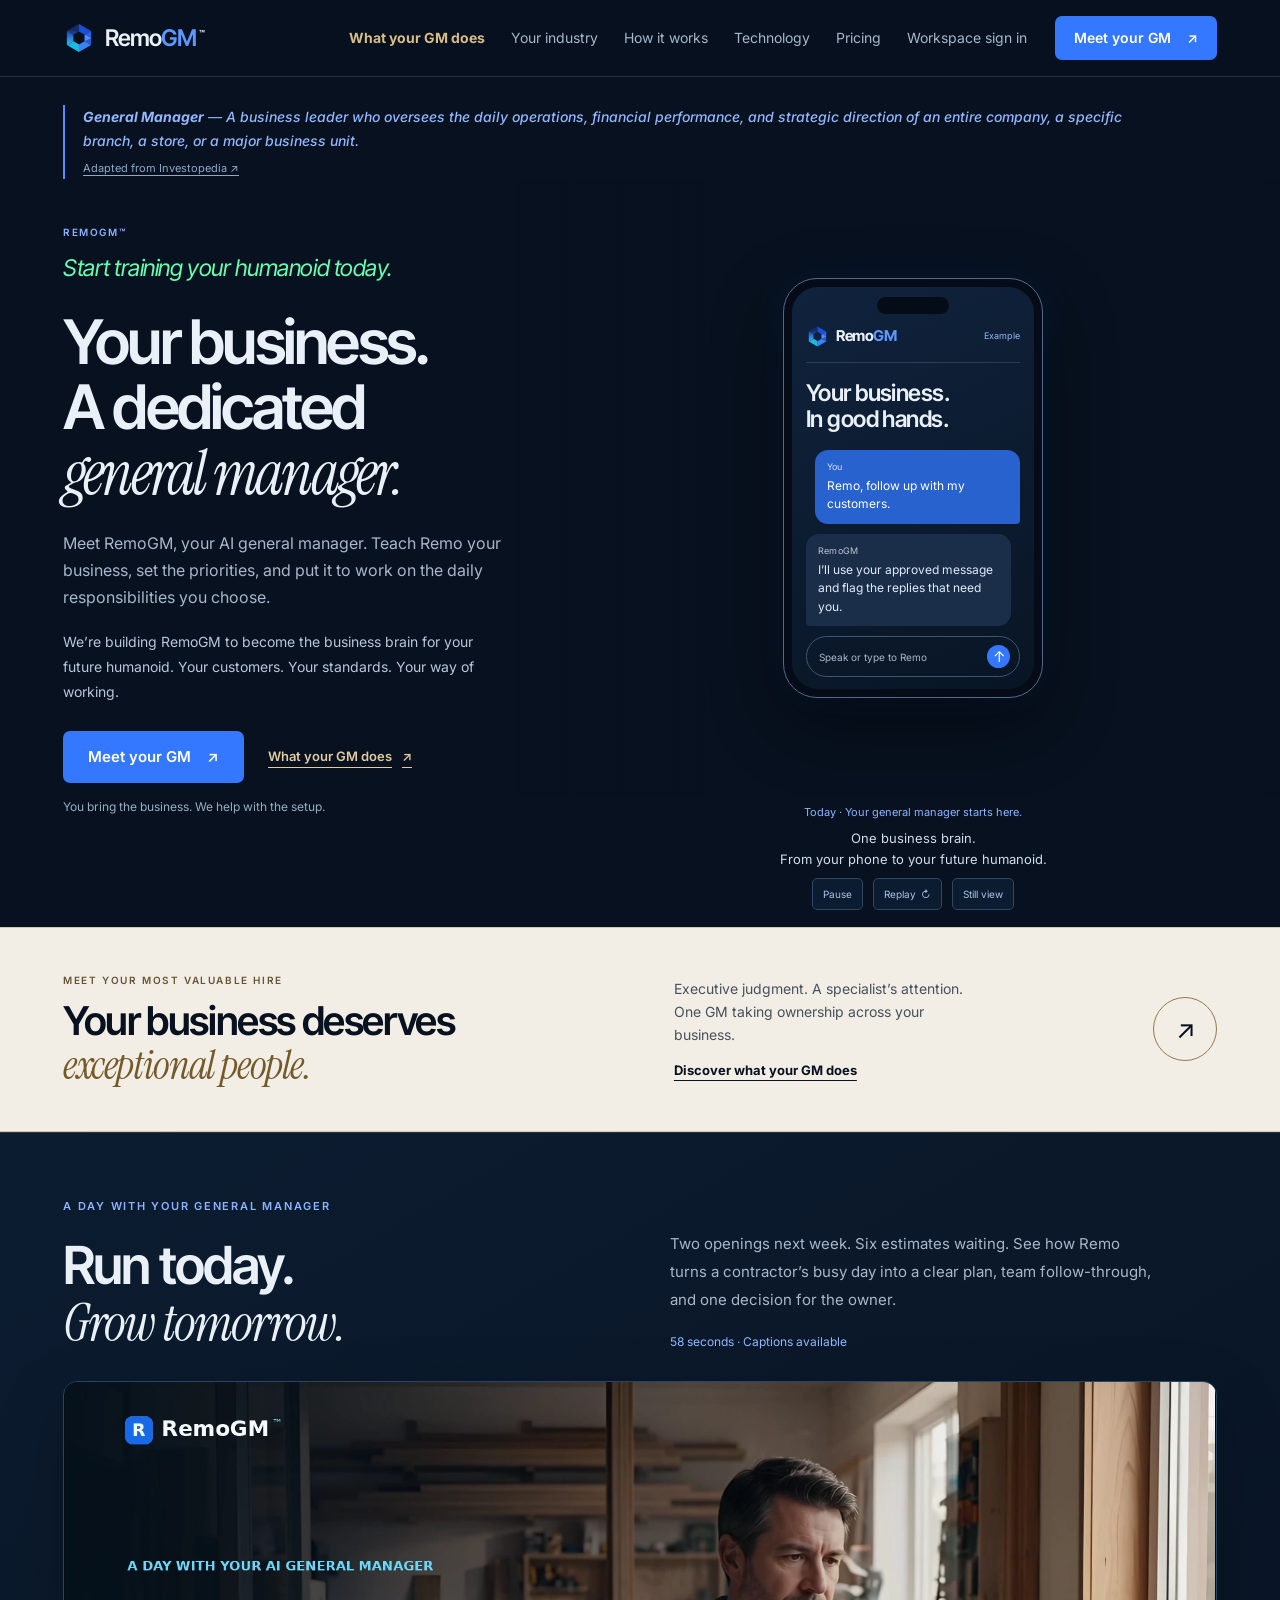
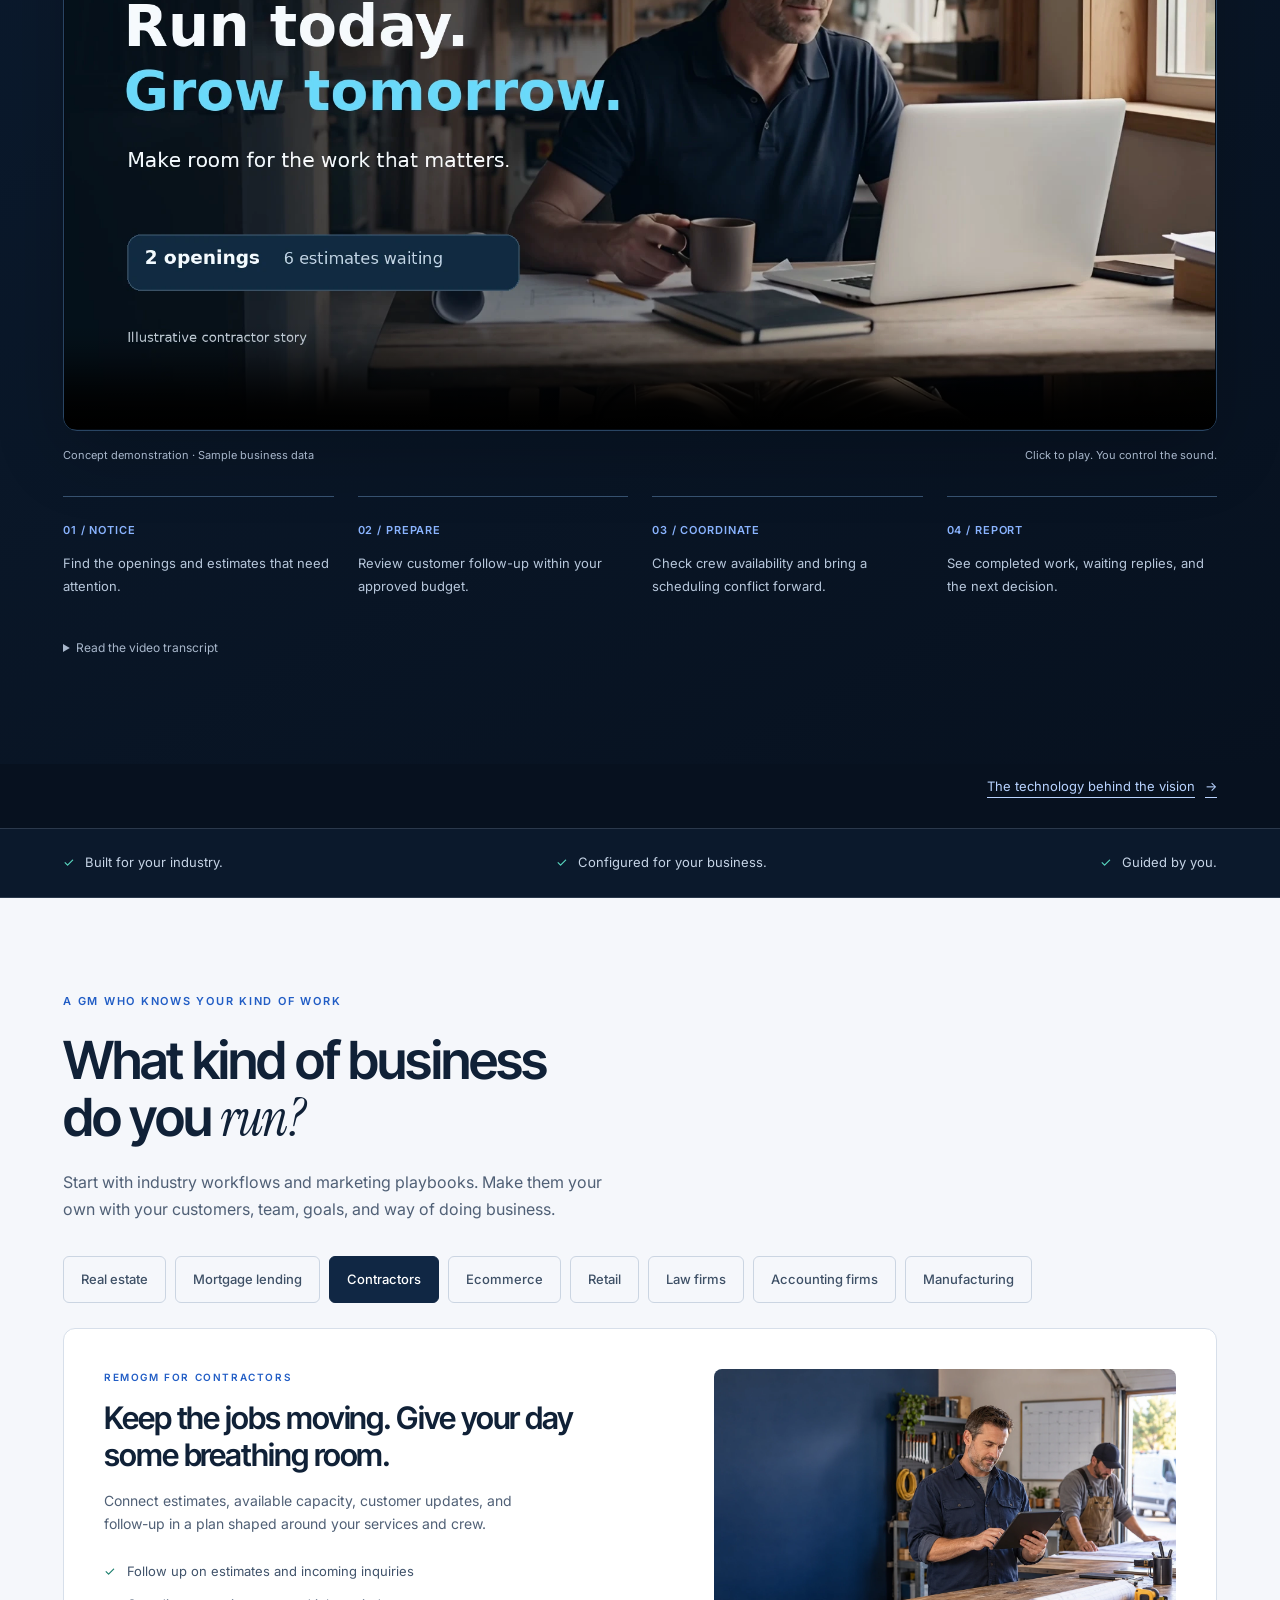
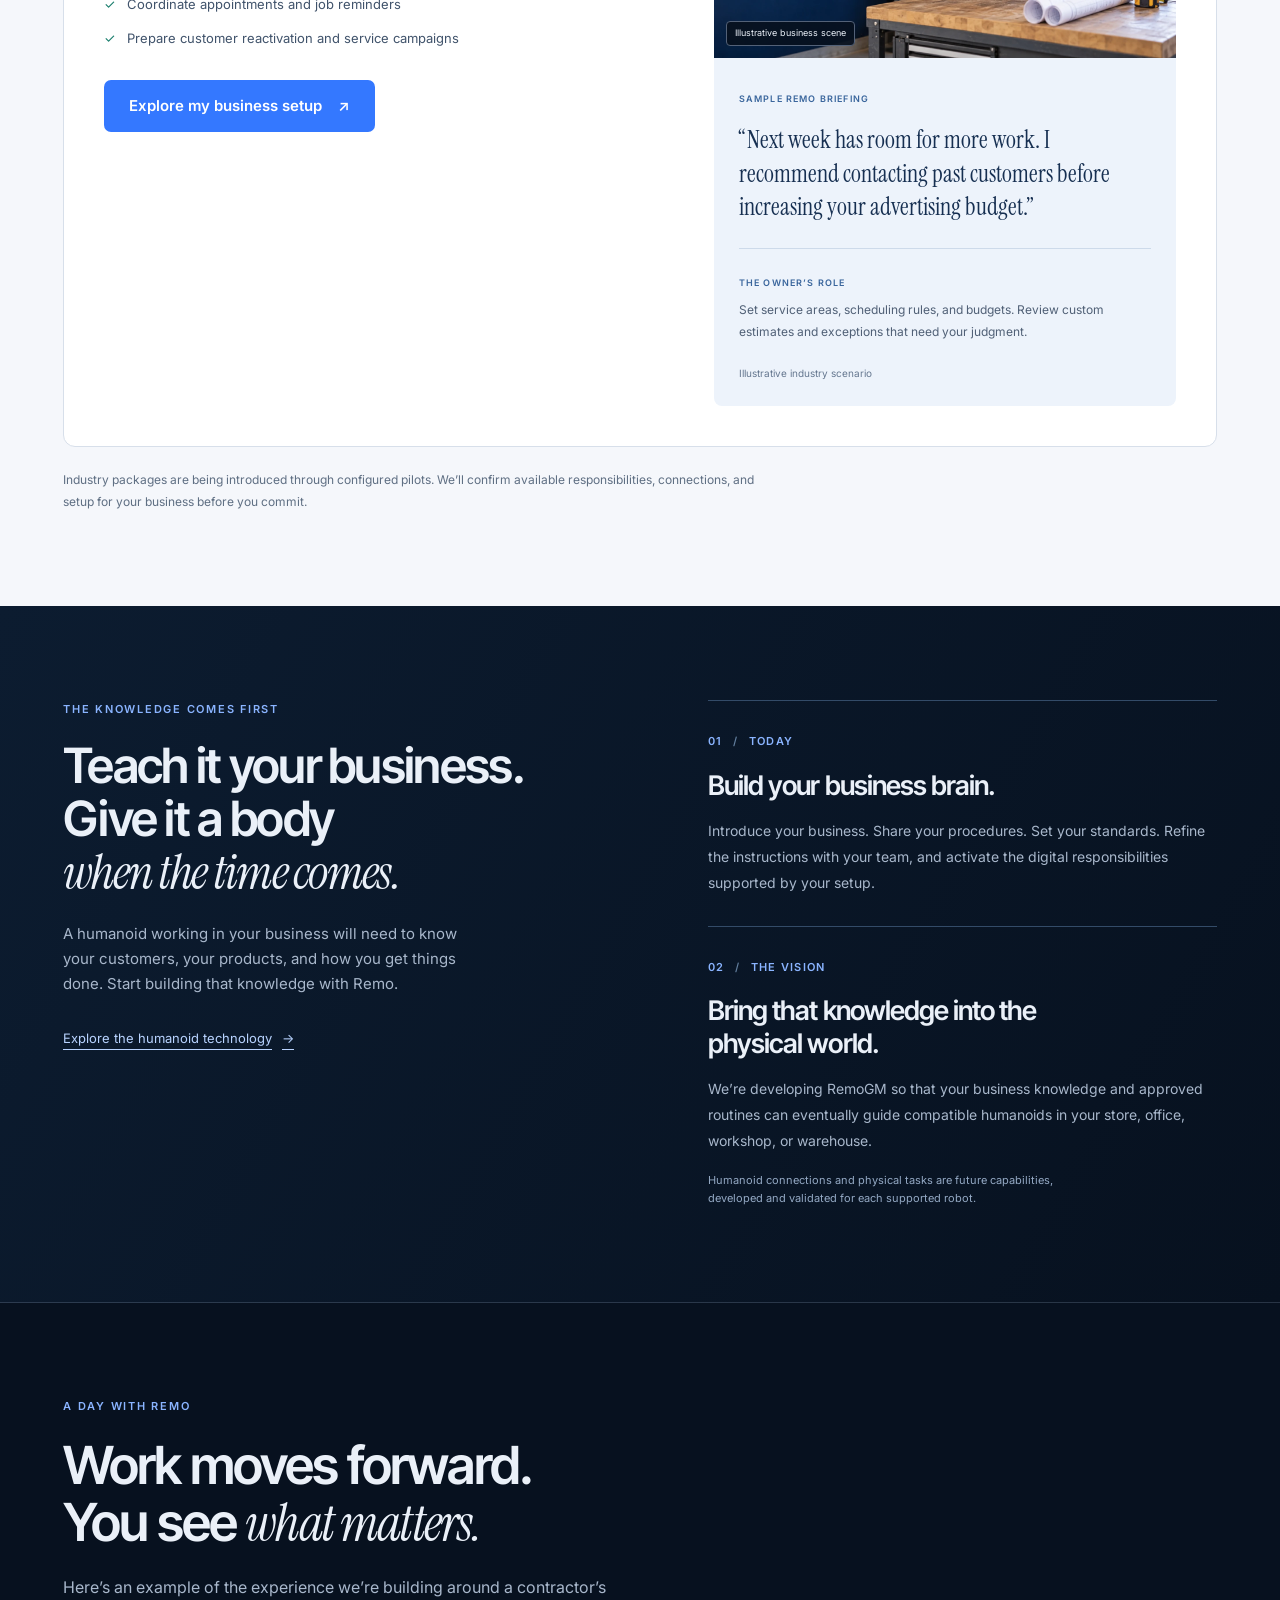
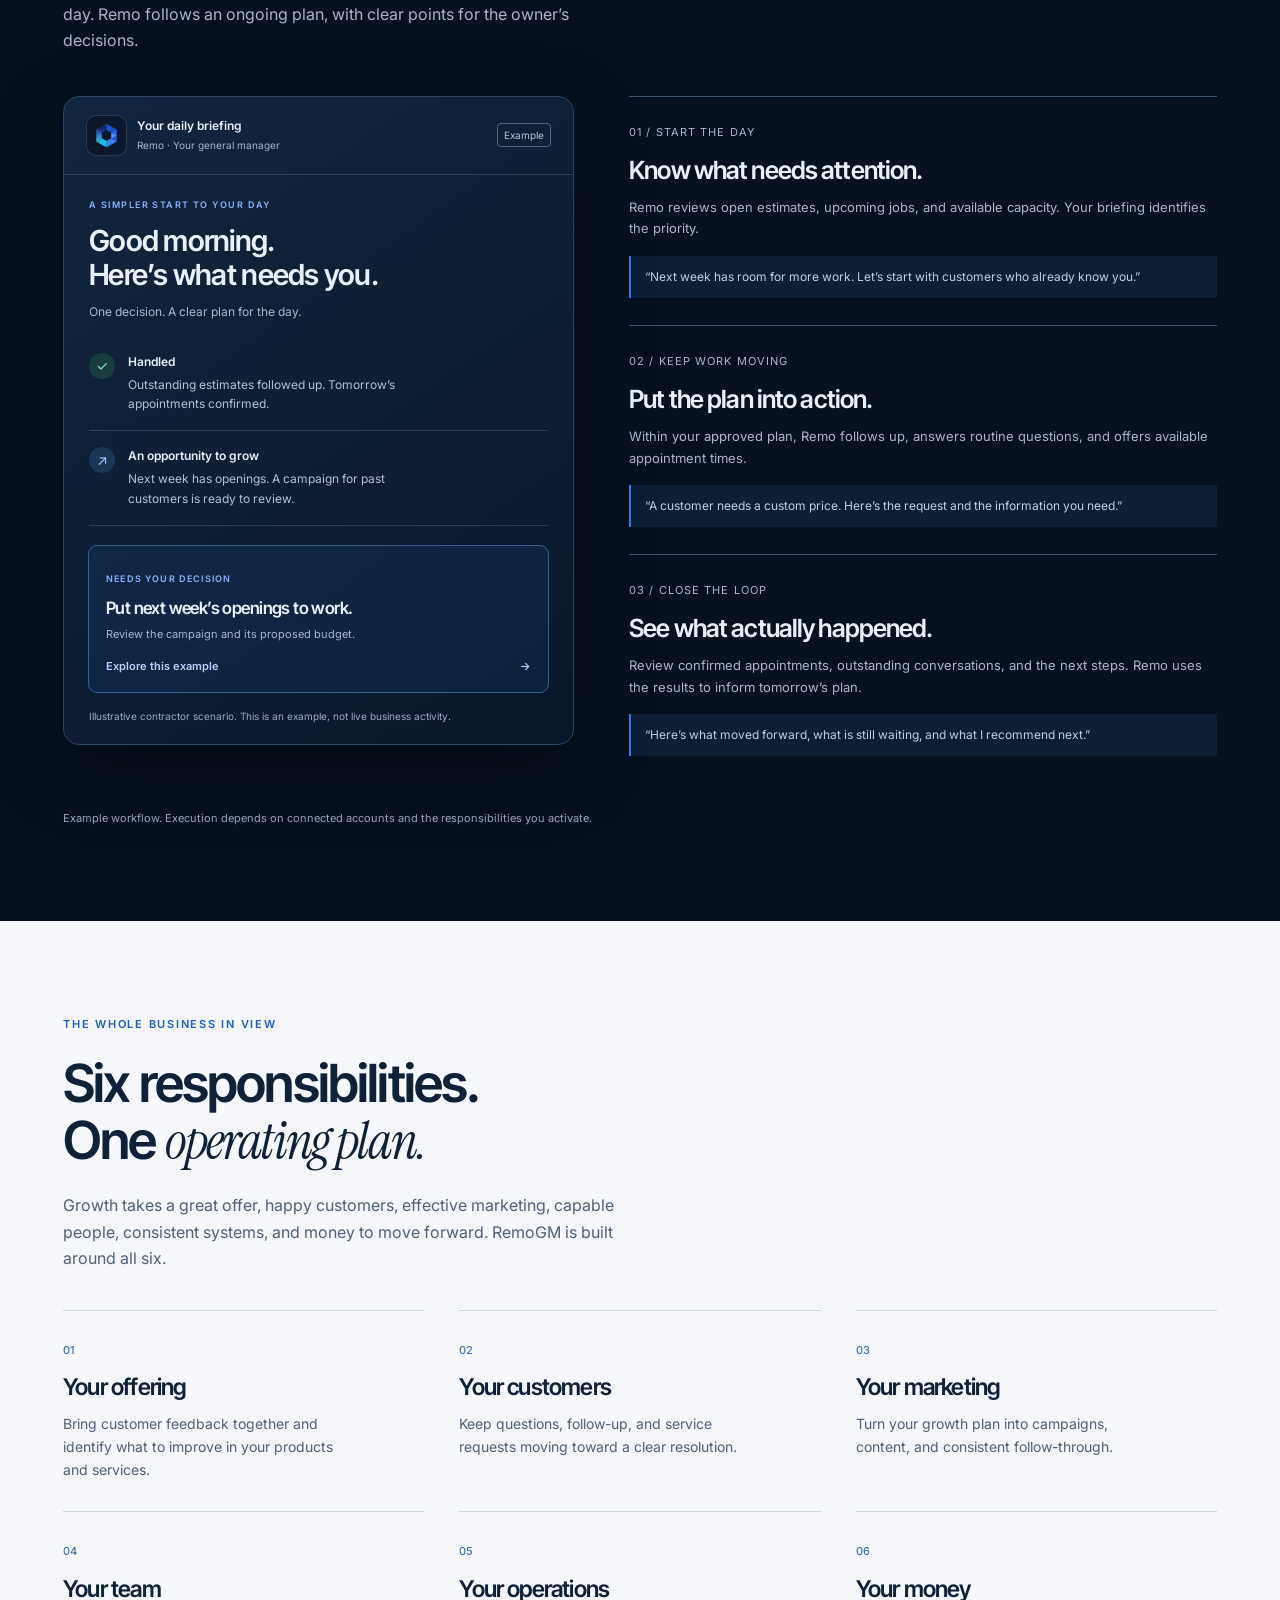
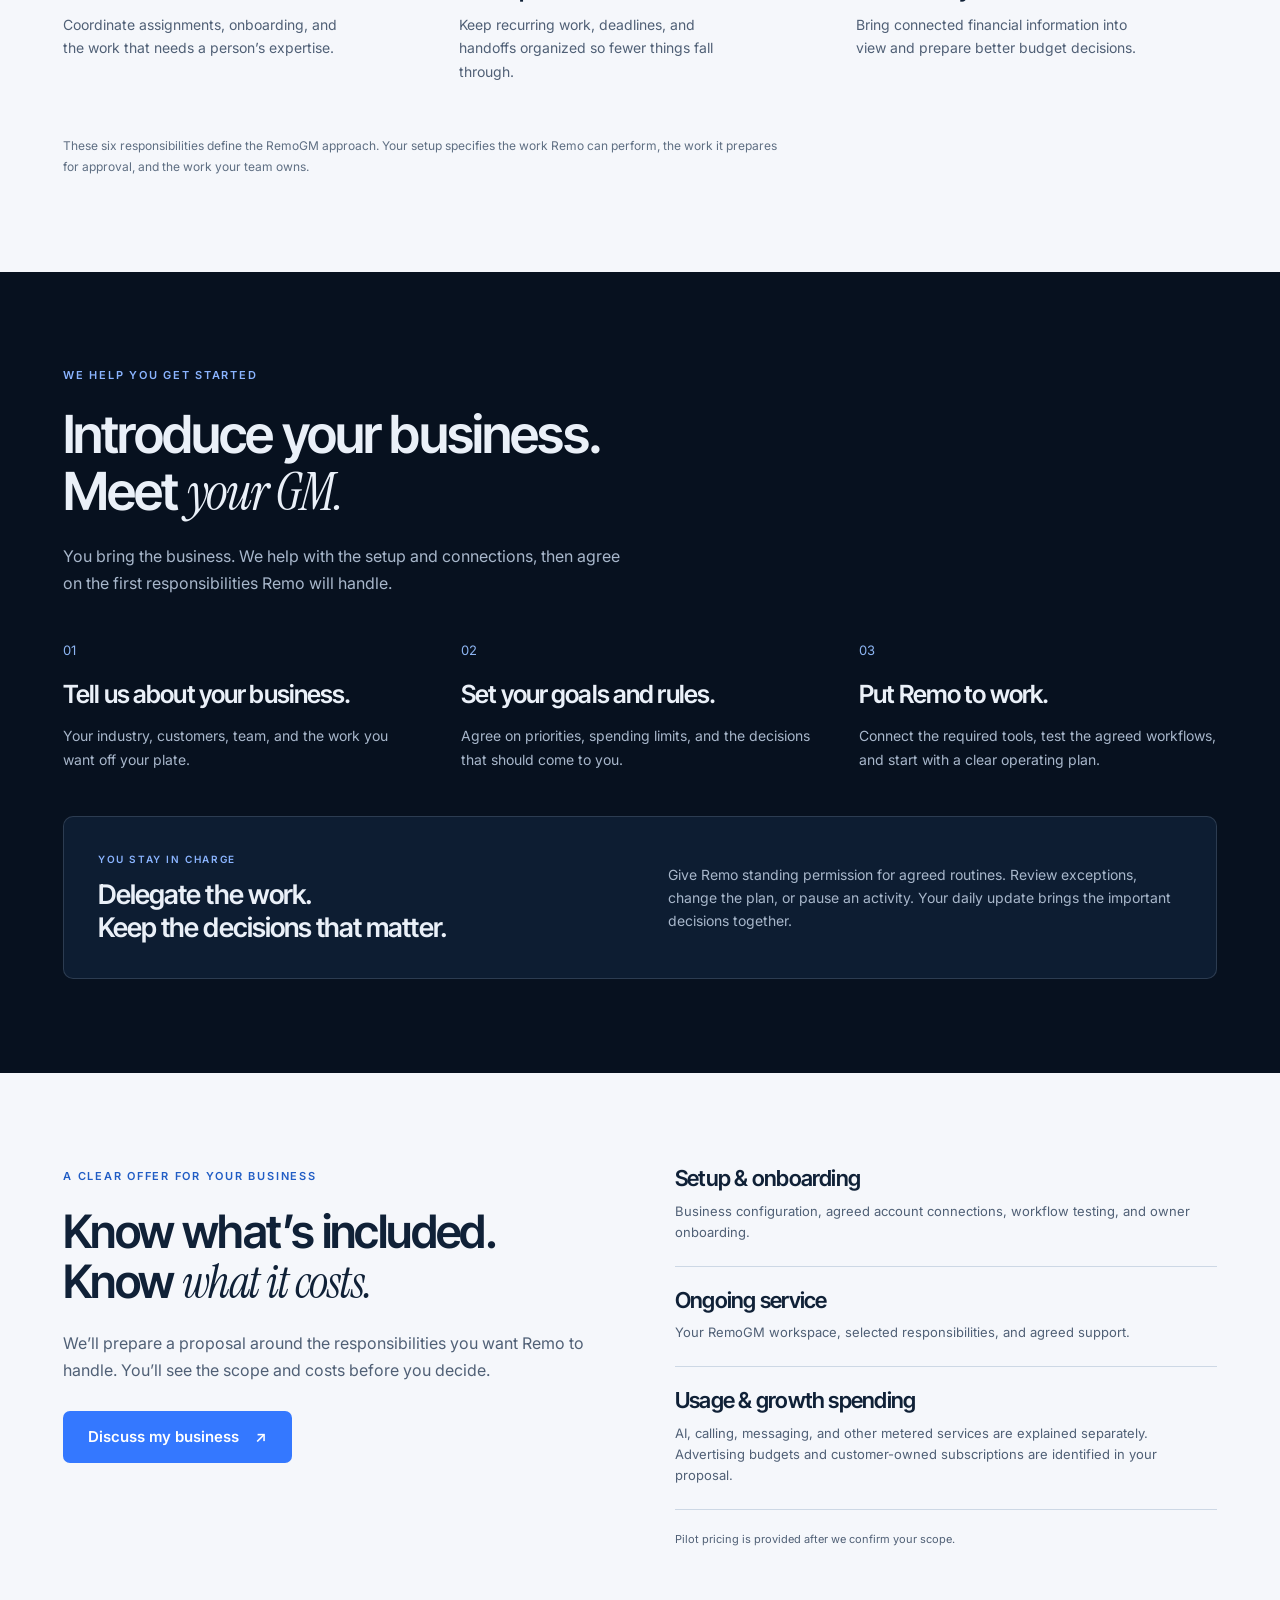
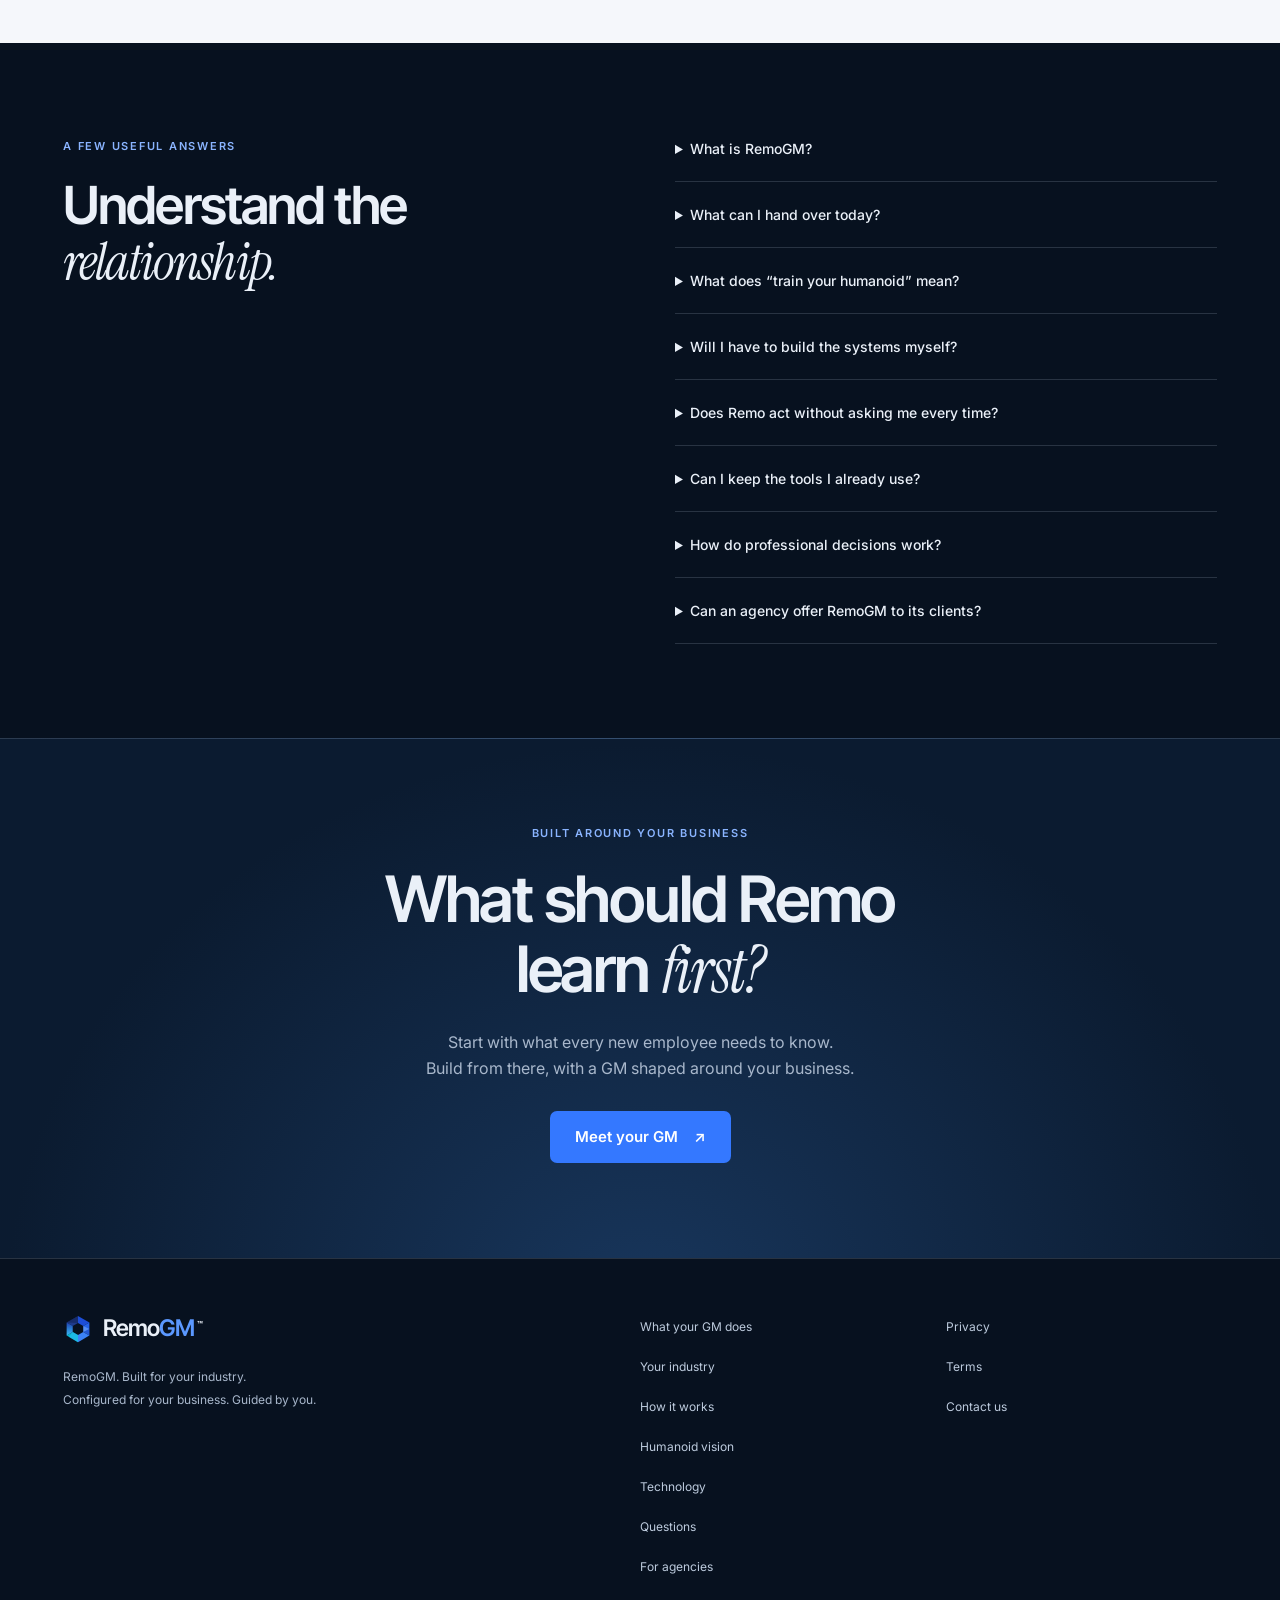
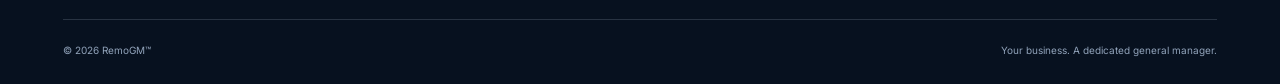
==== index.html @ 58dec5a9 "Present RemoGM professional expertise and integration showcase" ====
<!doctype html>
<html lang="en">
<head>
<meta charset="utf-8"><meta name="viewport" content="width=device-width, initial-scale=1">
<title>RemoGM™ | Your business. A dedicated general manager.</title>
<meta name="description" content="Start training your humanoid today. Meet RemoGM, your AI general manager. Teach Remo your business and put supported daily responsibilities to work.">
<link rel="canonical" href="https://remogm.com/"><meta name="theme-color" content="#07111f">
<meta property="og:site_name" content="RemoGM™"><meta property="og:title" content="RemoGM™ | Your business. A dedicated general manager."><meta property="og:description" content="Start training your humanoid today. Your business. A dedicated general manager. Meet RemoGM™."><meta property="og:image" content="https://remogm.com/assets/remogm-humanoid-v1.webp"><meta property="og:image:alt" content="RemoGM humanoid concept with a business dashboard"><meta property="og:type" content="website"><meta property="og:url" content="https://remogm.com/">
<link rel="icon" href="favicon.svg" type="image/svg+xml"><link rel="preconnect" href="https://fonts.googleapis.com"><link rel="preconnect" href="https://fonts.gstatic.com" crossorigin><link href="https://fonts.googleapis.com/css2?family=Inter:wght@400;500;600;700&family=Inter+Tight:wght@500;600;700&family=Instrument+Serif:ital@0;1&display=swap" rel="stylesheet">
<link rel="stylesheet" href="site.css?v=20261020-gm"><link rel="stylesheet" href="/capabilities.css?v=20261020-2"><script src="site.js?v=20261019-industries" defer></script><script src="hero-morph.js?v=20261019-green-glow" defer></script>
</head>
<body>
<a class="skip" href="#main">Skip to content</a>
<header class="site-header"><div class="wrap header-inner">
<a class="logo" href="#top" aria-label="RemoGM™ home"><img src="remoblue-emblem.svg" alt="" width="32" height="32"><span>Remo<span class="blue">GM</span><sup class="trademark">™</sup></span></a>
<nav class="desktop-nav" aria-label="Primary"><a class="nav-capabilities" href="/your-gm/">What your GM does</a><a href="#industries">Your industry</a><a href="#how">How it works</a><a href="/technology/">Technology</a><a href="#pricing">Pricing</a><a href="https://remoblue-platform.onrender.com">Workspace sign in</a></nav>
<a class="btn btn-small header-cta" href="book.html">Meet your GM <span aria-hidden="true">↗</span></a><button class="menu-toggle" type="button" aria-expanded="false" aria-controls="mobile-nav" aria-label="Open navigation">☰</button></div>
<nav class="mobile-nav" id="mobile-nav" aria-label="Mobile navigation" hidden><a class="nav-capabilities" href="/your-gm/">What your GM does</a><a href="#industries">Your industry</a><a href="#how">How it works</a><a href="/technology/">Technology</a><a href="#pricing">Pricing</a><a href="https://remoblue-platform.onrender.com">Workspace sign in</a><a href="book.html">Meet your GM</a></nav></header>
<main id="main">
<div class="wrap definition-wrap" id="top"><aside class="definition" aria-label="General manager definition"><p><span class="definition-title">General Manager</span><span aria-hidden="true"> — </span><strong>A business leader who oversees the daily operations, financial performance, and strategic direction of an entire company, a specific branch, a store, or a major business unit.</strong></p><a href="https://www.investopedia.com/terms/g/general-manager.asp" target="_blank" rel="noopener noreferrer">Adapted from Investopedia <span aria-hidden="true">↗</span></a></aside></div>
<section class="hero-stage" aria-labelledby="hero-heading"><div class="hero wrap">
<div class="hero-copy"><p class="eyebrow">RemoGM™</p><p class="hero-tagline">Start training your humanoid today.</p><h1 id="hero-heading">Your business.<br>A dedicated<br><em>general manager.</em></h1>
<p class="hero-lede">Meet RemoGM, your AI general manager. Teach Remo your business, set the priorities, and put it to work on the daily responsibilities you choose.</p>
<p class="hero-future">We’re building RemoGM to become the business brain for your future humanoid. Your customers. Your standards. Your way of working.</p>
<div class="actions"><a class="btn" href="book.html">Meet your GM <span aria-hidden="true">↗</span></a><a class="text-link hero-capabilities-link" href="/your-gm/">What your GM does <span aria-hidden="true">↗</span></a></div><p class="setup-note">You bring the business. We help with the setup.</p></div>
<figure class="hero-media morph-hero" id="hero-visual" aria-labelledby="morph-caption">
<div class="morph-stage" aria-hidden="true">
<svg class="morph-glow" viewBox="0 0 1536 1024" preserveAspectRatio="xMidYMid slice" focusable="false" aria-hidden="true" xmlns="http://www.w3.org/2000/svg"><defs><path id="hero-robot-silhouette" d="M300 1100 L318 1024 Q326 937 359 900 L369 743 L380 684 Q355 554 426 486 Q457 468 515 460 L557 456 Q642 429 662 397 L673 357 Q605 288 617 174 Q617 78 682 39 Q722 18 764 20 Q845 15 885 77 Q923 130 905 213 Q899 295 850 354 L855 391 Q869 426 969 458 L1012 463 Q1118 471 1144 549 Q1168 602 1158 680 L1165 859 L1179 896 Q1224 940 1238 1024 L1250 1100 Z"/><filter id="hero-green-halo" x="-30%" y="-25%" width="160%" height="150%" color-interpolation-filters="sRGB"><feGaussianBlur stdDeviation="30"/></filter><mask id="hero-green-exterior" maskUnits="userSpaceOnUse" x="0" y="0" width="1536" height="1024"><rect width="1536" height="1024" fill="white"/><use href="#hero-robot-silhouette" fill="black" stroke="black" stroke-width="12"/></mask></defs><g opacity=".65" mask="url(#hero-green-exterior)"><use href="#hero-robot-silhouette" fill="#64ffb0" filter="url(#hero-green-halo)"/></g></svg>
<img class="morph-humanoid" src="assets/remogm-humanoid-v1.webp" srcset="assets/remogm-humanoid-mobile-v1.webp 768w, assets/remogm-humanoid-v1.webp 1536w" sizes="(max-width: 800px) 100vw, 780px" width="1536" height="1024" fetchpriority="high" alt="">
<div class="morph-phone"><div class="phone-screen"><div class="phone-notch"></div><div class="phone-interface"><div class="phone-head"><img src="remoblue-emblem.svg" width="23" height="23" alt=""><strong>Remo<span>GM</span></strong><small>Example</small></div><p class="phone-greeting">Your business.<br>In good hands.</p><div class="phone-bubble owner"><small>You</small>Remo, follow up with my customers.</div><div class="phone-bubble assistant"><small>RemoGM</small>I’ll use your approved message and flag the replies that need you.</div><div class="phone-compose">Speak or type to Remo <span>↑</span></div></div><div class="phone-dashboard"><strong>Remo<span>GM</span></strong><small>Your AI General Manager</small><p>Today’s plan</p><div>Follow up with customers</div><div>Prepare a marketing campaign</div><div>Review business performance</div><p>Your business</p><ul><li>Products</li><li>Customers</li><li>Marketing</li><li>Team</li><li>Operations</li><li>Money</li></ul></div></div></div>
</div>
<figcaption id="morph-caption"><p class="morph-status" aria-hidden="true">Today on your phone · Future humanoid vision</p><p class="morph-summary">One business brain.<br>From your phone to your future humanoid.</p><p class="sr-only">Illustrative phone conversation: the owner asks RemoGM to follow up with customers. Remo says it will use the approved message and flag replies needing the owner. The phone becomes the chest display of a concept humanoid. Humanoid integration is a future vision.</p><div class="morph-controls" hidden><button type="button" id="morph-pause" aria-label="Pause animation">Pause</button><button type="button" id="morph-replay" aria-label="Replay animation">Replay <span aria-hidden="true">↻</span></button><a href="?motion=off#hero-visual">Still view</a></div></figcaption>
</figure>
</div></section>


<section class="hire-discovery" aria-labelledby="hire-discovery-heading"><a class="wrap" href="/your-gm/">
  <div><p class="eyebrow">Meet your most valuable hire</p><h2 id="hire-discovery-heading">Your business deserves<br> <em>exceptional people.</em></h2></div>
  <div class="hire-discovery-copy">Executive judgment. A specialist’s attention. One GM taking ownership across your business.<strong>Discover what your GM does</strong></div>
  <span class="hire-arrow" aria-hidden="true">↗</span>
</a></section>

<section class="section demo-section" id="demo" aria-labelledby="demo-heading">
  <div class="wrap">
    <div class="demo-intro"><div class="section-heading"><p class="eyebrow">A day with your general manager</p><h2 id="demo-heading">Run today.<br><em>Grow tomorrow.</em></h2></div><div class="demo-description"><p>Two openings next week. Six estimates waiting. See how Remo turns a contractor’s busy day into a clear plan, team follow-through, and one decision for the owner.</p><span class="demo-duration">58 seconds · Captions available</span></div></div>
    <figure class="demo-film">
      <video id="remo-demo" controls playsinline preload="none" width="1920" height="1080" poster="assets/remogm-demo-v2-poster.webp" aria-label="A day with RemoGM: contractor concept demonstration" aria-describedby="demo-caption">
        <source src="assets/remogm-demo-v2.mp4" type="video/mp4">
        <track kind="captions" src="assets/remogm-demo-v2.en.vtt" srclang="en" label="English" default>
        Your browser does not support this video. <a href="assets/remogm-demo-v2.mp4">Watch the demonstration.</a>
      </video>
      <figcaption id="demo-caption"><span>Concept demonstration · Sample business data</span><span>Click to play. You control the sound.</span></figcaption>
    </figure>
    <ol class="demo-story" aria-label="The contractor story"><li><span>01 / Notice</span><p>Find the openings and estimates that need attention.</p></li><li><span>02 / Prepare</span><p>Review customer follow-up within your approved budget.</p></li><li><span>03 / Coordinate</span><p>Check crew availability and bring a scheduling conflict forward.</p></li><li><span>04 / Report</span><p>See completed work, waiting replies, and the next decision.</p></li></ol>
    <details class="demo-transcript"><summary>Read the video transcript</summary><div><p>Running a business means keeping today moving, and making sure there is work tomorrow.</p><p>Remo notices two openings next week and six estimates waiting for a response. There is an opportunity. It prepares customer follow-up within your approved budget. You review the plan and give the go-ahead.</p><p>Remo checks with your team. Thursday works, but Tuesday needs another day. Remo holds that slot and brings you a clear next step.</p><p>Later, you get a short update. Six follow-ups sent. Two customers replied. Thursday is available. One decision needs you.</p><p>More time for your customers. More room to grow. Your business. A dedicated general manager. Meet your GM at RemoGM.com.</p></div></details>
  </div>
</section>
<div class="technology-discovery wrap"><a class="text-link" href="/technology/">The technology behind the vision <span aria-hidden="true">→</span></a></div>
<div class="trust-strip"><div class="wrap"><span>Built for your industry.</span><span>Configured for your business.</span><span>Guided by you.</span></div></div>
<section class="section light" id="industries" aria-labelledby="industry-heading"><div class="wrap"><div class="section-heading"><p class="eyebrow">A GM who knows your kind of work</p><h2 id="industry-heading">What kind of business<br>do you <em>run?</em></h2><p>Start with industry workflows and marketing playbooks. Make them your own with your customers, team, goals, and way of doing business.</p></div>
<div class="industry-picker" aria-label="Choose your industry"><button type="button" class="industry-button" data-industry="real-estate" aria-pressed="false">Real estate</button><button type="button" class="industry-button" data-industry="mortgage" aria-pressed="false">Mortgage lending</button><button type="button" class="industry-button" data-industry="contractor" aria-pressed="true">Contractors</button><button type="button" class="industry-button" data-industry="ecommerce" aria-pressed="false">Ecommerce</button><button type="button" class="industry-button" data-industry="retail" aria-pressed="false">Retail</button><button type="button" class="industry-button" data-industry="legal" aria-pressed="false">Law firms</button><button type="button" class="industry-button" data-industry="accounting" aria-pressed="false">Accounting firms</button><button type="button" class="industry-button" data-industry="manufacturing" aria-pressed="false">Manufacturing</button></div>
<div class="industry-detail" id="industry-detail" aria-live="polite" aria-atomic="true"><div><p class="eyebrow" id="industry-label">RemoGM for Contractors</p><h3 id="industry-title">Keep the jobs moving. Give your day some breathing room.</h3><p id="industry-description">Connect estimates, available capacity, customer updates, and follow-up in a plan shaped around your services and crew.</p><ul class="check-list" id="industry-work"><li>Follow up on estimates and incoming inquiries</li><li>Coordinate appointments and job reminders</li><li>Prepare customer reactivation and service campaigns</li></ul><a class="btn" id="industry-cta" href="book.html?industry=contractor">Explore my business setup <span aria-hidden="true">↗</span></a></div><div class="industry-example"><figure class="industry-scene" id="industry-scene"><img id="industry-image" src="assets/remogm-contractor-v1.webp" width="1600" height="1000" loading="lazy" decoding="async" alt="Illustrative contractor reviewing a tablet beside project plans in a workshop"><figcaption>Illustrative business scene</figcaption></figure><div class="industry-briefing"><span class="small-label">Sample Remo briefing</span><blockquote id="industry-quote">“Next week has room for more work. I recommend contacting past customers before increasing your advertising budget.”</blockquote><div class="industry-result"><span class="small-label">The owner’s role</span><p id="industry-owner">Set service areas, scheduling rules, and budgets. Review custom estimates and exceptions that need your judgment.</p></div><span class="example-caption">Illustrative industry scenario</span></div></div></div>
<p class="availability-note">Industry packages are being introduced through configured pilots. We’ll confirm available responsibilities, connections, and setup for your business before you commit.</p><noscript><p>All eight industries can be discussed in your demo request. <a href="book.html">Choose your industry and contact us.</a></p></noscript></div></section>
<section class="section vision-section" id="future" aria-labelledby="future-heading"><div class="wrap vision-layout">
<div class="section-heading"><p class="eyebrow">The knowledge comes first</p><h2 id="future-heading">Teach it your business.<br>Give it a body<br><em>when the time comes.</em></h2><p>A humanoid working in your business will need to know your customers, your products, and how you get things done. Start building that knowledge with Remo.</p><a class="text-link" href="/technology/">Explore the humanoid technology <span aria-hidden="true">→</span></a></div>
<div class="vision-steps"><article><span class="vision-label">01 <span aria-hidden="true">/</span> Today</span><h3>Build your business brain.</h3><p>Introduce your business. Share your procedures. Set your standards. Refine the instructions with your team, and activate the digital responsibilities supported by your setup.</p></article><article><span class="vision-label">02 <span aria-hidden="true">/</span> The vision</span><h3>Bring that knowledge into the physical world.</h3><p>We’re developing RemoGM so that your business knowledge and approved routines can eventually guide compatible humanoids in your store, office, workshop, or warehouse.</p><p class="vision-note">Humanoid connections and physical tasks are future capabilities, developed and validated for each supported robot.</p></article></div>
</div></section>
<section class="section day-section" id="day" aria-labelledby="day-heading"><div class="wrap"><div class="section-heading"><p class="eyebrow">A day with Remo</p><h2 id="day-heading">Work moves forward.<br>You see <em>what matters.</em></h2><p>Here’s an example of the experience we’re building around a contractor’s day. Remo follows an ongoing plan, with clear points for the owner’s decisions.</p></div><div class="day-layout"><div class="briefing" aria-label="Example contractor daily briefing"><div class="briefing-top"><div class="remo-avatar"><img src="remoblue-emblem.svg" width="27" height="27" alt=""></div><div><strong>Your daily briefing</strong><span>Remo · Your general manager</span></div><span class="example-label">Example</span></div><div class="briefing-intro"><p class="eyebrow">A simpler start to your day</p><h2>Good morning.<br>Here’s what needs you.</h2><p>One decision. A clear plan for the day.</p></div><div class="brief-item"><span class="status-icon done" aria-hidden="true">✓</span><div><h3>Handled</h3><p>Outstanding estimates followed up. Tomorrow’s appointments confirmed.</p></div></div><div class="brief-item"><span class="status-icon opportunity" aria-hidden="true">↗</span><div><h3>An opportunity to grow</h3><p>Next week has openings. A campaign for past customers is ready to review.</p></div></div><div class="decision-card"><span class="small-label">Needs your decision</span><h3>Put next week’s openings to work.</h3><p>Review the campaign and its proposed budget.</p><a href="#day-steps">Explore this example <span aria-hidden="true">→</span></a></div><p class="example-note">Illustrative contractor scenario. This is an example, not live business activity.</p></div><div class="day-grid" id="day-steps"><article class="day-card"><span class="day-time">01 / Start the day</span><h3>Know what needs attention.</h3><p>Remo reviews open estimates, upcoming jobs, and available capacity. Your briefing identifies the priority.</p><div class="day-message">“Next week has room for more work. Let’s start with customers who already know you.”</div></article><article class="day-card"><span class="day-time">02 / Keep work moving</span><h3>Put the plan into action.</h3><p>Within your approved plan, Remo follows up, answers routine questions, and offers available appointment times.</p><div class="day-message">“A customer needs a custom price. Here’s the request and the information you need.”</div></article><article class="day-card"><span class="day-time">03 / Close the loop</span><h3>See what actually happened.</h3><p>Review confirmed appointments, outstanding conversations, and the next steps. Remo uses the results to inform tomorrow’s plan.</p><div class="day-message">“Here’s what moved forward, what is still waiting, and what I recommend next.”</div></article></div></div><p class="section-note">Example workflow. Execution depends on connected accounts and the responsibilities you activate.</p></div></section>
<section class="section light" id="handles" aria-labelledby="responsibilities-heading"><div class="wrap"><div class="section-heading"><p class="eyebrow">The whole business in view</p><h2 id="responsibilities-heading">Six responsibilities.<br>One <em>operating plan.</em></h2><p>Growth takes a great offer, happy customers, effective marketing, capable people, consistent systems, and money to move forward. RemoGM is built around all six.</p></div><div class="pillar-grid"><article><span class="pillar-number">01</span><h3>Your offering</h3><p>Bring customer feedback together and identify what to improve in your products and services.</p></article><article><span class="pillar-number">02</span><h3>Your customers</h3><p>Keep questions, follow-up, and service requests moving toward a clear resolution.</p></article><article><span class="pillar-number">03</span><h3>Your marketing</h3><p>Turn your growth plan into campaigns, content, and consistent follow-through.</p></article><article><span class="pillar-number">04</span><h3>Your team</h3><p>Coordinate assignments, onboarding, and the work that needs a person’s expertise.</p></article><article><span class="pillar-number">05</span><h3>Your operations</h3><p>Keep recurring work, deadlines, and handoffs organized so fewer things fall through.</p></article><article><span class="pillar-number">06</span><h3>Your money</h3><p>Bring connected financial information into view and prepare better budget decisions.</p></article></div><p class="availability-note">These six responsibilities define the RemoGM approach. Your setup specifies the work Remo can perform, the work it prepares for approval, and the work your team owns.</p></div></section>
<section class="section" id="how" aria-labelledby="how-heading"><div class="wrap"><div class="section-heading"><p class="eyebrow">We help you get started</p><h2 id="how-heading">Introduce your business.<br>Meet <em>your GM.</em></h2><p>You bring the business. We help with the setup and connections, then agree on the first responsibilities Remo will handle.</p></div><div class="setup-grid" id="setup"><article><span>01</span><h3>Tell us about your business.</h3><p>Your industry, customers, team, and the work you want off your plate.</p></article><article><span>02</span><h3>Set your goals and rules.</h3><p>Agree on priorities, spending limits, and the decisions that should come to you.</p></article><article><span>03</span><h3>Put Remo to work.</h3><p>Connect the required tools, test the agreed workflows, and start with a clear operating plan.</p></article></div><div class="owner-control"><div><p class="eyebrow">You stay in charge</p><h3>Delegate the work.<br>Keep the decisions that matter.</h3></div><p>Give Remo standing permission for agreed routines. Review exceptions, change the plan, or pause an activity. Your daily update brings the important decisions together.</p></div></div></section>
<section class="section light" id="pricing" aria-labelledby="pricing-heading"><div class="wrap pricing-layout"><div class="section-heading"><p class="eyebrow">A clear offer for your business</p><h2 id="pricing-heading">Know what’s included.<br>Know <em>what it costs.</em></h2><p>We’ll prepare a proposal around the responsibilities you want Remo to handle. You’ll see the scope and costs before you decide.</p><a class="btn" href="book.html">Discuss my business <span aria-hidden="true">↗</span></a></div><div class="pricing-items"><article><h3>Setup &amp; onboarding</h3><p>Business configuration, agreed account connections, workflow testing, and owner onboarding.</p></article><article><h3>Ongoing service</h3><p>Your RemoGM workspace, selected responsibilities, and agreed support.</p></article><article><h3>Usage &amp; growth spending</h3><p>AI, calling, messaging, and other metered services are explained separately. Advertising budgets and customer-owned subscriptions are identified in your proposal.</p></article><p class="small-print">Pilot pricing is provided after we confirm your scope.</p></div></div></section>
<section class="section faq-section" id="faq" aria-labelledby="faq-heading"><div class="wrap faq-layout"><div class="section-heading"><p class="eyebrow">A few useful answers</p><h2 id="faq-heading">Understand the<br><em>relationship.</em></h2></div><div class="faq-list">
<details><summary>What is RemoGM?</summary><p>RemoGM is your AI general manager. It brings business information, customer follow-up, daily work, and growth priorities into an operating plan shaped around your industry and company.</p></details>
<details><summary>What can I hand over today?</summary><p>RemoGM is being introduced through configured pilots. We’ll demonstrate the supported work for your setup and specify what Remo can execute, what needs approval, and what remains with your team. Availability depends on the selected industry package and connected services.</p></details>
<details><summary>What does “train your humanoid” mean?</summary><p>Start by teaching Remo your company’s information, procedures, standards, and priorities. Today, that shapes the digital responsibilities supported by your setup. Our vision is to bring this business knowledge to compatible humanoids as hardware integrations are developed and validated. This is business onboarding, not training a robot’s physical skills or purchasing a humanoid.</p></details>
<details><summary>Will I have to build the systems myself?</summary><p>We help configure the business profile, industry workflows, and required connections. You provide the business information and authorize the accounts. We test the agreed work with you before activation.</p></details>
<details><summary>Does Remo act without asking me every time?</summary><p>You can give standing permission for supported routines within your rules. Actions outside those permissions come to you for a decision. Spending limits and important approvals are part of the setup.</p></details>
<details><summary>Can I keep the tools I already use?</summary><p>We review your existing systems and connect the supported ones needed for your setup. We’ll explain any connection requirements or limitations before you commit. Optional services and hardware are scoped individually.</p></details>
<details><summary>How do professional decisions work?</summary><p>Your team retains the professional judgments, licensed work, and sign-offs required in your industry. Remo helps coordinate the surrounding information and work within the agreed scope.</p></details>
<details><summary>Can an agency offer RemoGM to its clients?</summary><p>Yes, we’re developing the agency offering alongside direct business setups. Contact us about your client industries and the services you want to manage. We’ll discuss current partner availability and the responsibilities for each client.</p></details>
</div></div></section>
<section class="final-cta"><div class="wrap"><p class="eyebrow">Built around your business</p><h2>What should Remo<br>learn <em>first?</em></h2><p>Start with what every new employee needs to know.<br>Build from there, with a GM shaped around your business.</p><a class="btn" href="book.html">Meet your GM <span aria-hidden="true">↗</span></a></div></section>
</main>
<footer class="site-footer"><div class="wrap"><div class="footer-main"><div><a class="logo" href="#top" aria-label="RemoGM™ home"><img src="remoblue-emblem.svg" alt="" width="30" height="30"><span>Remo<span class="blue">GM</span><sup class="trademark">™</sup></span></a><p>RemoGM. Built for your industry.<br>Configured for your business. Guided by you.</p></div><nav aria-label="Footer"><a href="/your-gm/">What your GM does</a><a href="#industries">Your industry</a><a href="#how">How it works</a><a href="#future">Humanoid vision</a><a href="/technology/">Technology</a><a href="#faq">Questions</a><a href="book.html?industry=agency">For agencies</a></nav><nav aria-label="Legal and contact"><a href="/privacy">Privacy</a><a href="/terms">Terms</a><a href="mailto:remo@remogroup.ai">Contact us</a></nav></div><div class="footer-base"><span>© 2026 RemoGM™</span><span>Your business. A dedicated general manager.</span></div></div></footer>
</body>
</html>
---- site.css ----
:root{--ink:#07111f;--panel:#0d1d32;--text:#eaf0f8;--muted:#a8b7cb;--line:rgba(168,183,203,.2);--blue:#3478ff;--blue-hi:#8ab4ff;--teal:#5bdcc4;--paper:#f5f7fb;--ptext:#102137;--pmuted:#506076;--display:"Inter Tight","Inter",system-ui,sans-serif;--body:"Inter",system-ui,sans-serif;--serif:"Instrument Serif",Georgia,serif}
*{box-sizing:border-box}html{scroll-behavior:smooth;scroll-padding-top:94px}body{margin:0;background:var(--ink);color:var(--text);font:400 16px/1.65 var(--body);-webkit-font-smoothing:antialiased}h1,h2,h3,p,blockquote{margin:0}h1,h2,h3{font-family:var(--display);font-weight:600;line-height:1.08;letter-spacing:-.035em}h1,h2{text-wrap:balance}h1 em,h2 em{font-family:var(--serif);font-weight:400}a{color:inherit}button,input,select,textarea{font:inherit}button,a{-webkit-tap-highlight-color:transparent}img{display:block;max-width:100%}[hidden]{display:none!important}:focus-visible{outline:3px solid var(--blue-hi);outline-offset:5px}.light :focus-visible{outline-color:#205aca}.wrap{max-width:1250px;margin:auto;padding:0 48px}.sr-only{position:absolute;width:1px;height:1px;padding:0;margin:-1px;overflow:hidden;clip:rect(0,0,0,0);white-space:nowrap;border:0}.skip{position:fixed;left:16px;top:-80px;padding:12px 20px;background:white;color:var(--ink);z-index:100}.skip:focus{top:12px}.site-header{position:sticky;top:0;z-index:20;background:rgba(7,17,31,.96);border-bottom:1px solid var(--line);backdrop-filter:blur(12px)}.header-inner{min-height:76px;display:flex;align-items:center;gap:28px}.logo{display:inline-flex;align-items:center;gap:10px;text-decoration:none;white-space:nowrap;font:600 23px/1 var(--display);letter-spacing:-.04em;min-height:44px}.blue{color:#5b98ff}.desktop-nav{display:flex;margin-left:auto;gap:26px}.desktop-nav a{display:flex;align-items:center;min-height:44px;text-decoration:none;color:var(--muted);font-size:14px}.desktop-nav a:hover,.text-link:hover{color:white}.btn{display:inline-flex;justify-content:center;align-items:center;gap:16px;padding:15px 24px;min-height:50px;background:var(--blue);border:1px solid transparent;border-radius:7px;color:white;text-decoration:none;font:600 15px/1.3 var(--body);cursor:pointer;transition:background .18s}.btn:hover{background:#2466eb}.btn-small{min-height:44px;padding:11px 18px;font-size:14px}.btn-ghost{background:transparent;border-color:var(--line);color:var(--text)}.btn-ghost:hover{background:var(--panel)}.menu-toggle{display:none;background:transparent;border:1px solid var(--line);color:white;border-radius:6px;width:44px;height:44px;font-size:22px;cursor:pointer}.mobile-nav{padding:10px 24px 22px;border-top:1px solid var(--line)}.mobile-nav a{display:block;padding:11px 0;text-decoration:none}.definition-wrap{padding-top:28px}.definition{border-left:2px solid #528cff;padding-left:18px;max-width:1060px}.definition p{color:#91b8ff;font-size:14px;line-height:1.7;font-style:italic}.definition strong{font-weight:500}.definition-title{font-weight:700;color:inherit}.definition a{display:inline-block;color:#90a9c9;font-size:11px;text-underline-offset:3px;margin-top:3px}.hero{display:grid;grid-template-columns:1.2fr 1fr;gap:64px;padding-top:56px;padding-bottom:74px;align-items:start}.eyebrow{text-transform:uppercase;letter-spacing:.16em;font-size:11px;font-weight:600;color:var(--blue-hi);margin-bottom:22px}.hero h1{font-size:clamp(44px,4.8vw,67px);letter-spacing:-.045em;line-height:1.06}.hero-lede{color:var(--muted);font-size:17px;line-height:1.75;max-width:47ch;margin-top:25px}.owner-promise{font-size:15px;color:#d4dfed;font-weight:500;margin-top:18px}.actions{display:flex;align-items:center;flex-wrap:wrap;gap:20px;margin-top:30px}.text-link{display:inline-flex;gap:10px;align-items:center;min-height:44px;text-underline-offset:6px;color:var(--muted);font-size:13px}.setup-note{color:#9cacbf;font-size:12px;max-width:47ch;margin-top:19px}.briefing{border:1px solid #294563;border-radius:16px;background:linear-gradient(145deg,#12253e,#0a1728);box-shadow:0 24px 80px #0004;overflow:hidden}.briefing-top{display:flex;gap:10px;align-items:center;padding:18px 22px;border-bottom:1px solid var(--line)}.remo-avatar{display:grid;place-items:center;width:41px;height:41px;border:1px solid var(--line);background:#0b182b;border-radius:10px}.briefing-top strong{display:block;font-size:12px;font-weight:600}.briefing-top div>span{display:block;color:var(--muted);font-size:10px;margin-top:1px}.example-label{margin-left:auto;border:1px solid #536177;border-radius:4px;padding:3px 6px;font-size:10px;color:#b5c6da}.briefing-intro{padding:23px 25px 15px}.briefing-intro .eyebrow{font-size:9px;margin-bottom:12px}.briefing-intro h2{font-size:29px;line-height:1.16;letter-spacing:-.025em}.briefing-intro>p:last-child{font-size:12px;margin-top:10px;color:var(--muted)}.brief-item{display:flex;gap:13px;margin:0 25px;padding:16px 0;border-bottom:1px solid var(--line)}.status-icon{flex:none;width:26px;height:26px;border-radius:50%;text-align:center;font-size:14px;line-height:26px}.done{color:#7ce5cf;background:#183d3e}.opportunity{color:#a3c6ff;background:#1b3659}.brief-item h3{font:600 12px/1.5 var(--body);letter-spacing:0}.brief-item p{color:#b3c2d6;font-size:12px;margin-top:4px;max-width:34ch}.decision-card{margin:19px 24px 0;background:rgba(52,120,255,.09);border:1px solid #365d92;border-radius:9px;padding:17px}.small-label{text-transform:uppercase;font-size:9px;letter-spacing:.13em;font-weight:600;color:var(--blue-hi)}.decision-card h3{font-size:17px;line-height:1.35;margin-top:8px}.decision-card p{color:var(--muted);font-size:11px;margin-top:5px}.decision-card a{display:flex;justify-content:space-between;font-weight:600;font-size:11px;margin-top:14px;text-decoration:none;color:#bad2ff}.example-note{font-size:10px;color:#9baec6;padding:16px 25px 20px;line-height:1.5}.trust-strip{border-top:1px solid var(--line);border-bottom:1px solid var(--line);background:#0b192c}.trust-strip .wrap{display:flex;justify-content:space-between;gap:24px;padding-top:23px;padding-bottom:23px}.trust-strip span{font-size:13px;color:#c6d4e6}.trust-strip span::before{content:"✓";color:var(--teal);margin-right:10px}.section{padding:94px 0}.light{background:var(--paper);color:var(--ptext)}.light .eyebrow{color:#215dc5}.section-heading{max-width:700px}.section-heading h2{font-size:clamp(35px,4.1vw,55px)}.section-heading>p:not(.eyebrow){margin-top:23px;color:var(--muted);max-width:57ch;font-size:16px}.light .section-heading>p:not(.eyebrow){color:var(--pmuted)}.industry-picker{display:flex;flex-wrap:wrap;gap:9px;margin:34px 0 25px}.industry-button{border:1px solid #cbd5e2;border-radius:6px;color:#3e5066;background:transparent;min-height:47px;padding:10px 17px;cursor:pointer;font-size:13px;font-weight:500}.industry-button:hover{border-color:#3974d7;color:#1d4b99}.industry-button[aria-pressed=true]{color:white;background:#102744;border-color:#102744}.industry-detail{display:grid;grid-template-columns:1.2fr 1fr;gap:55px;padding:40px;background:white;border:1px solid #d7dfea;border-radius:12px}.industry-detail .eyebrow{font-size:10px;margin-bottom:15px}.industry-detail h3{font-size:31px;line-height:1.18;max-width:25ch}.industry-detail>div>p:not(.eyebrow){color:var(--pmuted);font-size:14px;margin-top:15px;max-width:47ch}.check-list{list-style:none;padding:0;margin:20px 0 25px;font-size:13px;color:#40536b}.check-list li{padding:6px 0 6px 23px;position:relative}.check-list li:before{content:"✓";position:absolute;left:0;color:#147b69}.industry-example{background:#edf3fb;border-radius:8px;padding:28px;display:flex;flex-direction:column;justify-content:center}.industry-example .small-label{color:#39659c}.industry-example blockquote{font-family:var(--serif);font-size:27px;line-height:1.4;margin-top:14px;color:#162f51}.industry-result{border-top:1px solid #cddaea;margin-top:24px;padding-top:18px}.industry-result p{font-size:12px;line-height:1.8;color:#506076;margin-top:6px}.example-caption{font-size:10px;color:#65778f;margin-top:22px}.availability-note{font-size:12px;color:#5f6f83;max-width:90ch;line-height:1.8;margin-top:22px}.day-grid{display:grid;grid-template-columns:repeat(3,1fr);gap:22px;margin-top:40px}.day-card{border-top:1px solid #3d5470;padding-top:25px}.day-time{font-size:11px;text-transform:uppercase;letter-spacing:.1em;color:#a5b9d2}.day-card h3{font-size:25px;margin-top:20px;max-width:18ch;line-height:1.2}.day-card>p{color:var(--muted);font-size:14px;margin-top:16px}.day-message{border-left:2px solid #3478ff;padding:11px 14px;margin-top:25px;background:#0e1e33;font-size:12px;color:#bfd0e5}.section-note{color:#95a8c1;font-size:11px;margin-top:26px}.pillar-grid{display:grid;grid-template-columns:repeat(3,1fr);gap:0 35px;margin-top:38px}.pillar-grid article{border-top:1px solid #cdd8e5;padding:24px 0 30px}.pillar-number{font-size:11px;color:#4371a8;font-weight:500}.pillar-grid h3{font-size:23px;margin-top:14px}.pillar-grid p{font-size:14px;color:var(--pmuted);margin-top:12px;max-width:32ch}.setup-grid{display:grid;grid-template-columns:repeat(3,1fr);gap:40px;margin-top:40px}.setup-grid article>span{font-size:13px;color:#8db5f2}.setup-grid h3{font-size:25px;line-height:1.2;margin-top:17px;max-width:19ch}.setup-grid p{color:var(--muted);font-size:14px;margin-top:15px}.owner-control{display:grid;grid-template-columns:1fr 1fr;gap:55px;padding:34px;background:var(--panel);border-radius:10px;margin-top:45px;border:1px solid var(--line);align-items:center}.owner-control .eyebrow{font-size:10px;margin-bottom:12px}.owner-control h3{font-size:27px;line-height:1.2}.owner-control>p{color:var(--muted);font-size:14px}.pricing-layout,.faq-layout{display:grid;grid-template-columns:1fr 1fr;gap:70px}.pricing-layout h2{font-size:46px}.pricing-layout .btn{margin-top:28px}.pricing-items article{padding:22px 0;border-bottom:1px solid #cdd8e5}.pricing-items article:first-child{padding-top:0}.pricing-items h3{font-size:22px}.pricing-items p{color:var(--pmuted);font-size:13px;margin-top:10px}.pricing-items .small-print{font-size:11px;line-height:1.7;margin-top:20px}.faq-list details{border-bottom:1px solid var(--line)}.faq-list summary{padding:21px 25px 21px 0;cursor:pointer;font-size:14px;font-weight:500}.faq-list details:first-child summary{padding-top:0}.faq-list details p{font-size:13px;color:var(--muted);padding-bottom:22px;line-height:1.9}.final-cta{text-align:center;background:radial-gradient(ellipse at 50% 110%,#18365c,#0b1b30 70%);padding:85px 0 95px;border-top:1px solid var(--line)}.final-cta h2{font-size:clamp(40px,5vw,66px)}.final-cta p:not(.eyebrow){color:var(--muted);font-size:16px;margin-top:24px}.final-cta .btn{margin-top:30px}.site-footer{padding:48px 0 26px;border-top:1px solid var(--line)}.footer-main{display:grid;grid-template-columns:2fr 1fr 1fr;gap:35px}.footer-main p{font-size:12px;color:var(--muted);line-height:1.9;margin-top:15px}.footer-main nav{display:flex;flex-direction:column;align-items:flex-start}.footer-main nav a{font-size:12px;text-decoration:none;color:#bdcbdd;min-height:40px;display:flex;align-items:center}.footer-main a:hover{text-decoration:underline}.footer-base{display:flex;justify-content:space-between;gap:20px;flex-wrap:wrap;color:#91a3ba;font-size:10px;border-top:1px solid var(--line);margin-top:32px;padding-top:22px}
/* The request stays on the device until the visitor sends their email. */
.request-page{padding-top:62px;padding-bottom:90px}.back-link{font-size:13px;color:var(--muted);text-underline-offset:5px}.request-layout{display:grid;grid-template-columns:1fr 1fr;gap:70px;margin-top:42px;align-items:start}.request-layout h1{font-size:56px}.request-intro{color:var(--muted);font-size:16px;max-width:41ch;margin-top:25px}.request-steps{list-style:none;padding:0;margin:28px 0;counter-reset:steps}.request-steps li{padding:15px 0;border-bottom:1px solid var(--line);font-size:14px}.request-steps li:before{counter-increment:steps;content:"0" counter(steps);font-size:11px;color:var(--blue-hi);margin-right:17px}.direct-contact{font-size:13px;color:var(--muted);margin-top:30px}.direct-contact a{display:inline-block;color:var(--text);margin-top:4px;text-underline-offset:5px}.request-card{padding:30px;border:1px solid #294563;border-radius:12px;background:var(--panel)}.request-card h2{font-size:26px}.request-card>p{font-size:13px;color:var(--muted);margin-top:12px}.request-form{margin-top:25px}.field{margin-top:20px}.field label{display:block;font-size:12px;font-weight:600;margin-bottom:8px}.optional{font-weight:400;color:var(--muted)}.field input,.field select,.field textarea{width:100%;background:#091628;border:1px solid #405570;border-radius:6px;color:var(--text);padding:12px;font-size:16px;min-height:48px}.field textarea{resize:vertical;min-height:110px}.request-form .btn{margin-top:22px;width:100%}.privacy-note{font-size:11px!important;line-height:1.8;margin-top:18px!important;color:var(--muted)}.draft-result{margin-top:25px;border-top:1px solid var(--line);padding-top:23px}.draft-result h3{font-size:21px}.draft-result p{color:var(--muted);font-size:13px;margin-top:10px}.draft-result textarea{width:100%;min-height:170px;padding:12px;font:400 12px/1.7 var(--body);margin-top:16px;background:#091628;color:var(--text);border:1px solid #405570;border-radius:6px;resize:vertical}.draft-result .actions{margin-top:18px;gap:12px}.draft-result .btn{font-size:12px;padding:12px 16px}.copy-status{font-size:12px;min-height:22px;margin-top:9px;color:var(--teal)}
@media(min-width:1400px){.hero h1{font-size:70px}}
@media(max-width:1050px){.wrap{padding-left:32px;padding-right:32px}.hero{gap:35px}.hero h1{font-size:54px}.hero .actions{gap:8px}.desktop-nav{gap:18px}.industry-detail{gap:30px;padding:30px}.pricing-layout,.faq-layout,.request-layout{gap:38px}.pricing-layout h2{font-size:39px}.request-layout h1{font-size:46px}}
@media(max-width:800px){.desktop-nav{display:none}.header-cta{margin-left:auto}.menu-toggle{display:block;margin-left:auto}.header-inner{gap:14px;min-height:68px}.hero{grid-template-columns:1fr;gap:38px;padding-top:40px;padding-bottom:48px}.hero-copy{max-width:630px}.hero h1{font-size:clamp(43px,7.5vw,62px)}.hero-lede{max-width:54ch}.hero .actions{gap:20px}.briefing{width:100%;max-width:560px}.brief-item p{max-width:48ch}.trust-strip .wrap{flex-wrap:wrap;justify-content:flex-start;gap:12px 25px}.trust-strip span{font-size:12px}.section{padding:65px 0}.industry-detail{grid-template-columns:1fr;gap:25px}.industry-example{padding:25px}.industry-example blockquote{font-size:25px}.day-grid{grid-template-columns:1fr;gap:30px}.day-card{display:grid;grid-template-columns:1fr 1fr;column-gap:30px}.day-time{grid-column:1/-1}.day-card h3{max-width:23ch;font-size:25px}.day-card>p{grid-column:1;max-width:42ch}.day-message{grid-column:2;grid-row:2/4;align-self:center;margin-top:20px}.pillar-grid{grid-template-columns:1fr 1fr}.setup-grid{gap:24px}.setup-grid h3{font-size:22px}.owner-control{gap:25px;padding:26px}.pricing-layout,.faq-layout,.request-layout{grid-template-columns:1fr;gap:36px}.pricing-layout h2{font-size:43px}.pricing-items{max-width:650px}.faq-list{max-width:700px}.request-layout{max-width:650px}.request-intro{max-width:50ch}.request-layout h1{font-size:53px}.request-card{padding:28px}.request-page{padding-top:35px}}
@media(max-width:520px){.wrap{padding-left:22px;padding-right:22px}.header-inner{gap:10px}.logo{font-size:21px;gap:7px}.logo img{width:27px;height:27px}.header-cta{font-size:11px;min-height:41px;padding:10px 12px;gap:6px}.menu-toggle{width:39px;height:41px;font-size:20px;margin-left:0}.header-inner>.menu-toggle:last-child:nth-child(3){margin-left:auto}.definition-wrap{padding-top:22px}.definition{padding-left:13px}.definition p{font-size:12px;line-height:1.8}.definition-title{font-size:13px}.definition a{font-size:10px}.hero{padding-top:32px;gap:33px}.eyebrow{font-size:9px;margin-bottom:18px}.hero h1{font-size:clamp(39px,11vw,47px)}.hero-lede{font-size:15px;margin-top:20px}.owner-promise{font-size:13px}.hero .actions{margin-top:25px;gap:7px;align-items:flex-start;flex-direction:column}.hero .btn{font-size:13px;padding:14px 18px}.hero .text-link{font-size:12px}.setup-note{font-size:11px;margin-top:12px}.briefing-intro h2{font-size:28px}.briefing-top{padding:16px 20px}.briefing-intro{padding-left:20px;padding-right:20px}.brief-item{margin:0 20px}.decision-card{margin-left:20px;margin-right:20px}.trust-strip .wrap{display:grid;gap:9px;padding-top:20px;padding-bottom:20px}.section{padding:54px 0}.section-heading h2{font-size:38px}.section-heading>p:not(.eyebrow){font-size:14px;margin-top:18px}.industry-picker{gap:7px;margin-top:26px}.industry-button{padding:10px 12px;font-size:12px;min-height:44px}.industry-detail{padding:22px}.industry-detail h3{font-size:27px}.industry-detail>div>p:not(.eyebrow){font-size:13px}.industry-detail .btn{font-size:12px;padding:13px 15px;gap:8px}.industry-example{padding:20px}.industry-example blockquote{font-size:24px}.availability-note{font-size:11px}.day-grid{margin-top:28px}.day-card{display:block}.day-message{margin-top:18px}.pillar-grid{column-gap:22px;margin-top:30px}.pillar-grid h3{font-size:22px}.pillar-grid p{font-size:12px}.pillar-grid article{padding:20px 0 25px}.setup-grid{grid-template-columns:1fr;gap:28px;margin-top:30px}.setup-grid h3{max-width:26ch;margin-top:9px;font-size:25px}.setup-grid p{margin-top:12px}.owner-control{grid-template-columns:1fr;gap:20px;padding:23px}.owner-control h3{font-size:28px}.pricing-layout h2{font-size:38px}.faq-list summary{font-size:13px;line-height:1.6}.final-cta{padding:60px 0}.final-cta h2{font-size:48px}.final-cta p:not(.eyebrow){font-size:14px}.footer-main{grid-template-columns:1fr 1fr;gap:24px}.footer-main>div{grid-column:1/-1}.footer-base{gap:10px}.request-layout{margin-top:30px}.request-layout h1{font-size:45px}.request-card{padding:23px}.request-intro{font-size:14px}.draft-result .actions{align-items:stretch;flex-direction:column}}
@media(prefers-reduced-motion:reduce){html{scroll-behavior:auto}*{transition:none!important}}

.request-form fieldset{border:0;padding:0;margin:0;min-width:0}.request-form fieldset:disabled{opacity:.55}

/* The humanoid is a visual concept; the live copy explains today's offering. */
.hero-stage{overflow:hidden;background:var(--ink)}
.hero-stage .hero{position:relative;isolation:isolate;display:block;min-height:680px;padding-top:45px;padding-bottom:62px}
.hero-stage .hero-copy{position:relative;z-index:2;width:52%;max-width:580px}
.hero-stage .eyebrow{margin-bottom:12px;font-size:10px}
.hero-tagline{font-family:var(--display);font-size:23px;font-style:italic;line-height:1.4;letter-spacing:-.02em;color:#64ffb0;margin-bottom:24px}
.hero-stage h1{font-size:clamp(48px,4.8vw,66px)}
.hero-stage .hero-lede{max-width:45ch;font-size:16px;line-height:1.7;margin-top:24px}
.hero-future{font-size:14px;line-height:1.8;color:#b7c8dd;max-width:49ch;margin-top:17px}
.hero-stage .actions{margin-top:27px;gap:24px}
.hero-stage .setup-note{margin-top:14px}
.hero-media{position:absolute;z-index:0;pointer-events:none;margin:0;top:0;bottom:0;right:-48px;width:64%;overflow:hidden;background:var(--ink)}
.hero-media img{width:100%;height:calc(100% - 32px);object-fit:cover;object-position:center;mix-blend-mode:lighten;filter:blur(.35px);opacity:.94;mask-image:linear-gradient(to bottom,#000 85%,transparent 100%)}
.hero-media::after{content:"";position:absolute;inset:0;background:linear-gradient(90deg,var(--ink),transparent 24%,transparent 94%,var(--ink));pointer-events:none}
.hero-media figcaption{position:absolute;z-index:1;bottom:12px;left:0;right:0;text-align:center;font-size:10px;letter-spacing:.06em;color:#a8bbd2}
.hero-media figcaption span{padding:0 7px;color:#528cff}
.vision-section{background:linear-gradient(120deg,#0c1c30,#07111f);border-bottom:1px solid var(--line)}
.vision-layout{display:grid;grid-template-columns:1.1fr 1fr;gap:85px;align-items:start}
.vision-layout .section-heading h2{font-size:clamp(36px,3.8vw,51px)}
.vision-layout .section-heading>p:not(.eyebrow){font-size:15px;max-width:45ch}
.vision-layout .text-link{margin-top:20px;color:#b8d3ff}
.vision-steps article{border-top:1px solid #334b68;padding:25px 0 30px}
.vision-steps article:last-child{padding-bottom:0}
.vision-label{font-size:11px;letter-spacing:.12em;text-transform:uppercase;color:#8ab4ff;font-weight:600}
.vision-label span{margin:0 6px;color:#637f9e}
.vision-steps h3{font-size:27px;line-height:1.2;margin-top:17px;max-width:25ch}
.vision-steps p{font-size:14px;color:var(--muted);line-height:1.85;margin-top:16px}
.vision-steps p.vision-note{font-size:11px;color:#94a9c4;line-height:1.7;margin-top:17px;max-width:52ch}
.day-layout{display:grid;grid-template-columns:1fr 1.15fr;gap:55px;align-items:start;margin-top:42px}
.day-layout .day-grid{display:block;margin:0}
.day-layout .day-card{display:block;padding:20px 0 27px}
.day-layout .day-card h3{font-size:25px;max-width:none;margin-top:12px}
.day-layout .day-card>p{font-size:13px;margin-top:12px}
.day-layout .day-message{margin-top:16px}
.day-layout .briefing{position:sticky;top:100px;width:100%;max-width:none}
@media(max-width:1050px){
 .hero-stage .hero{min-height:660px;padding-top:38px}
 .hero-stage .hero-copy{width:54%}
 .hero-stage h1{font-size:53px}
 .hero-tagline{font-size:20px}
 .hero-stage .hero-lede{font-size:15px}
 .hero-future{font-size:13px}
 .hero-media{right:-65px;width:66%;opacity:.85}
 .hero-stage .actions{gap:13px}
 .vision-layout{gap:45px}
 .day-layout{gap:35px}
}
@media(max-width:800px){
 .hero-stage .hero{min-height:0;padding-top:36px;padding-bottom:18px}
 .hero-stage .hero-copy{width:100%;max-width:620px}
 .hero-stage h1{font-size:clamp(43px,7.5vw,62px)}
 .hero-stage .hero-lede{max-width:54ch;font-size:16px}
 .hero-future{max-width:59ch;font-size:14px}
 .hero-media{position:relative;width:100%;height:420px;right:auto;top:auto;bottom:auto;margin:15px auto 0;opacity:1}
 .hero-media img{object-fit:contain;filter:none;mask-image:linear-gradient(to bottom,#000 83%,transparent 100%)}
 .hero-media::after{background:linear-gradient(90deg,var(--ink),transparent 20%,transparent 80%,var(--ink))}
 .hero-media figcaption{bottom:10px}
 .vision-layout{grid-template-columns:1fr;gap:35px}
 .vision-layout .section-heading>p:not(.eyebrow){max-width:57ch}
 .vision-steps{display:grid;grid-template-columns:1fr 1fr;gap:30px}
 .vision-steps h3{font-size:24px}
 .day-layout{grid-template-columns:1fr;gap:35px}
 .day-layout .briefing{position:static;max-width:560px}
 .day-layout .day-card{padding-bottom:25px}
}
@media(max-width:520px){
 .hero-stage .hero{padding-top:30px;padding-bottom:15px}
 .hero-stage .eyebrow{font-size:9px}
 .hero-tagline{font-size:20px;max-width:26ch;line-height:1.35;margin-bottom:21px}
 .hero-stage h1{font-size:clamp(37px,10.4vw,47px)}
 .hero-stage .hero-lede{font-size:15px;margin-top:21px}
 .hero-future{font-size:13px;margin-top:15px}
 .hero-stage .actions{flex-direction:row;align-items:center;gap:18px;margin-top:24px}
 .hero-stage .actions .btn{font-size:13px;padding:14px 18px}
 .hero-stage .actions .text-link{font-size:12px}
 .hero-stage .setup-note{font-size:11px;margin-top:12px}
 .hero-media{width:calc(100% + 44px);margin-left:-22px;height:330px;margin-top:10px}
 .hero-media img{object-fit:cover}
 .hero-media figcaption{font-size:9px;bottom:8px}
 .vision-layout .section-heading h2{font-size:38px}
 .vision-steps{grid-template-columns:1fr;gap:0}
 .vision-steps h3{font-size:26px}
 .vision-steps p{font-size:13px}
 .day-layout{margin-top:30px}
}

/* Phone to humanoid: the static composition is the no-JS/reduced-motion default. */
.hero-stage:has(.morph-hero) .hero{min-height:748px}
.hero-media.morph-hero{pointer-events:auto;opacity:1}
.morph-hero::after{z-index:1;bottom:130px}
.morph-stage{position:absolute;inset:0 0 130px;overflow:hidden;background:var(--ink);isolation:isolate}
.morph-glow{position:absolute;inset:0;z-index:0;width:100%;height:100%;pointer-events:none;opacity:.94;transform:translateX(12%) scale(.9);transform-origin:bottom center;mask-image:linear-gradient(to bottom,#000 85%,transparent 100%)}
.hero-media .morph-humanoid{position:relative;z-index:1;height:100%;object-fit:cover;filter:none;opacity:.94;transform:translateX(12%) scale(.9);transform-origin:bottom center;mask-image:linear-gradient(to bottom,#000 87%,transparent 100%)}
.morph-phone{position:absolute;z-index:2;left:8%;bottom:28px;width:260px;height:420px;transform:scale(.72);transform-origin:bottom left;border:1px solid #536b8a;border-radius:34px;padding:8px;background:#050c17;box-shadow:0 25px 70px #0007,0 0 35px #3478ff1a;overflow:hidden}
.phone-screen{position:relative;background:linear-gradient(155deg,#10233d,#081524);border-radius:26px;width:100%;height:100%;overflow:hidden}
.phone-notch{position:absolute;top:10px;left:50%;transform:translateX(-50%);width:72px;height:17px;border-radius:20px;background:#040c17;z-index:3}
.phone-interface{position:absolute;inset:37px 14px 14px;display:flex;flex-direction:column}
.phone-head{display:flex;align-items:center;gap:7px;padding-bottom:13px;border-bottom:1px solid var(--line);font-size:15px}
.hero-media .phone-head img{width:23px;height:23px;object-fit:contain;opacity:1;filter:none;mask-image:none;mix-blend-mode:normal}
.phone-head strong{font-family:var(--display);letter-spacing:-.03em}
.phone-head strong span,.phone-dashboard strong span{color:#5b98ff}
.phone-head small{margin-left:auto;font-size:9px;color:#93b9f4;letter-spacing:0}
.phone-greeting{font:600 23px/1.15 var(--display);letter-spacing:-.025em;margin:17px 0;color:#eaf0f8}
.phone-bubble{font-size:12px;line-height:1.55;padding:10px 12px;border-radius:13px;margin-bottom:10px;max-width:96%}
.phone-bubble small{display:block;font-size:9px;opacity:.8;margin-bottom:3px;letter-spacing:.02em}
.phone-bubble.owner{background:#2862cf;color:white;margin-left:auto;border-bottom-right-radius:4px}
.phone-bubble.assistant{background:#1a2e4a;color:#e0eaf8;border-bottom-left-radius:4px}
.phone-compose{display:flex;align-items:center;justify-content:space-between;margin-top:auto;padding:8px 9px 8px 12px;border:1px solid #405571;border-radius:30px;font-size:10px;color:#a8b7cb}
.phone-compose span{width:23px;height:23px;border-radius:50%;background:#3478ff;text-align:center;line-height:23px;color:white;font-size:15px}
.phone-dashboard{position:absolute;inset:19px 13px;opacity:0;color:#dfeaf9}
.phone-dashboard>strong{display:block;font:600 30px/1.2 var(--display);text-align:center}
.phone-dashboard>small{display:block;text-align:center;font-size:10px;margin:4px 0 20px}
.phone-dashboard>p{font-weight:600;font-size:12px;margin:13px 0 8px}
.phone-dashboard>div{font-size:10px;border:1px solid #245479;border-radius:5px;background:#071b2d;padding:8px;margin-bottom:6px}
.phone-dashboard ul{list-style:none;display:grid;grid-template-columns:1fr 1fr;gap:7px;padding:0;margin:0}
.phone-dashboard li{border:1px solid #245479;background:#071b2d;border-radius:5px;padding:9px 6px;font-size:10px;text-align:center}
.morph-hero.is-animated .morph-humanoid,.morph-hero.is-animated .morph-glow{transform:none}
.morph-hero.is-animated .morph-phone{left:0;top:0;bottom:auto;transform-origin:top left}
.hero-media.morph-hero figcaption{z-index:3;bottom:17px;padding:0 65px;letter-spacing:0}
.morph-status{color:#8ab4ff;font-size:11px;line-height:1.5;min-height:17px;margin-bottom:7px}
.morph-summary{font-size:13px;line-height:1.6;color:#d0dded}
.morph-controls{display:flex;justify-content:center;align-items:center;gap:10px;margin-top:8px;min-height:32px}
.morph-controls button,.morph-controls a{display:inline-flex;align-items:center;justify-content:center;gap:5px;background:#0c1c30;border:1px solid #304761;border-radius:5px;color:#a9c3e7;font-size:10px;min-height:32px;padding:5px 10px;cursor:pointer;text-decoration:none}
.morph-controls button:disabled{opacity:.55;cursor:default}
.morph-controls button:hover:not(:disabled),.morph-controls a:hover{background:#172d49;color:#eaf0f8}
.hero-media .morph-controls span{padding:0;color:inherit}
@media(max-width:1050px) and (min-width:801px){
 .hero-stage:has(.morph-hero) .hero{min-height:740px}
 .hero-media.morph-hero figcaption{padding:0 75px}
 .morph-status{font-size:10px}
 .morph-summary{font-size:12px}
}
@media(max-width:800px){
 .hero-stage:has(.morph-hero) .hero{min-height:0}
 .hero-media.morph-hero{height:630px;margin-top:20px}
 .morph-stage{bottom:130px}
 .hero-media.morph-hero figcaption{padding:0 15px;bottom:12px}
 .morph-controls button,.morph-controls a{min-height:40px}
}
@media(max-width:520px){
 .hero-media.morph-hero{height:565px;margin-top:15px}
 .morph-stage{bottom:135px}
 .morph-hero::after{bottom:135px}
 .morph-phone{left:5%;bottom:22px;transform:scale(.61)}
 .morph-status{font-size:10px}
 .morph-summary{font-size:12px}
}
@media(prefers-reduced-motion:reduce){.morph-controls{display:none}}

/* Keep the trademark readable without changing the wordmark baseline. */
.logo .trademark{font-size:.42em;line-height:0;vertical-align:super;margin-left:2px;letter-spacing:0;color:var(--text)}

/* Technology discovery and room for the expanded navigation. */
.technology-discovery{display:flex;justify-content:flex-end;padding-top:0;padding-bottom:20px}
.technology-discovery .text-link{color:#b8d3ff}
@media(max-width:1050px){.desktop-nav{display:none}.header-cta{margin-left:auto}.menu-toggle{display:block;margin-left:auto}}
@media(max-width:520px){.technology-discovery{justify-content:center;padding-bottom:15px}.technology-discovery .text-link{font-size:12px}.header-cta+.menu-toggle{margin-left:0}}

/* Approved product film and industry scenes. */
.demo-section{background:linear-gradient(150deg,#0c1c30,#07111f);border-top:1px solid var(--line);padding-top:64px}
.demo-intro{display:grid;grid-template-columns:1fr 1fr;gap:60px;align-items:end;margin-bottom:30px}
.demo-description>p{font-size:15px;color:var(--muted);line-height:1.85;max-width:54ch}
.demo-duration{display:block;color:#91b8ff;font-size:12px;margin-top:18px}
.demo-film{margin:0}
.demo-film video{display:block;width:100%;height:auto;aspect-ratio:16/9;background:#050c15;border:1px solid #294563;border-radius:14px;box-shadow:0 24px 70px #0003}
.demo-film video:focus-visible{outline:3px solid #8ab4ff;outline-offset:5px}
.demo-film figcaption{display:flex;justify-content:space-between;gap:12px;margin-top:15px;font-size:11px;color:#a8b7cb;line-height:1.7}
.demo-story{list-style:none;padding:0;margin:32px 0 0;display:grid;grid-template-columns:repeat(4,1fr);gap:24px}
.demo-story li{border-top:1px solid #36516f;padding-top:18px}
.demo-story span{font-size:11px;letter-spacing:.08em;text-transform:uppercase;color:#8ab4ff;font-weight:600}
.demo-story p{font-size:13px;color:#b7c7db;line-height:1.8;margin-top:10px}
.demo-transcript{margin-top:28px;max-width:780px}
.demo-transcript summary{font-size:12px;color:#a8b7cb;cursor:pointer;padding:12px 0}
.demo-transcript>div{border-left:2px solid #294563;padding-left:20px}
.demo-transcript p{font-size:13px;color:#a8b7cb;line-height:1.85;margin-top:14px}
.industry-detail{align-items:start}
.industry-example{padding:0;overflow:hidden;justify-content:flex-start}
.industry-scene{margin:0;position:relative}
.industry-scene[hidden]{display:none}
.industry-scene img{display:block;width:100%;height:auto;aspect-ratio:8/5;object-fit:cover}
.industry-scene figcaption{position:absolute;left:12px;bottom:12px;font-size:9px;line-height:1.4;background:#07111feb;color:#eaf0f8;border:1px solid #536177;padding:5px 8px;border-radius:4px}
.industry-briefing{padding:25px}
.industry-example blockquote{font-size:24px}
.industry-briefing .example-caption{display:block}
@media(max-width:800px){.demo-intro{gap:25px}.demo-story{grid-template-columns:1fr 1fr}.industry-example{padding:0}}
@media(max-width:520px){.demo-intro{grid-template-columns:1fr;gap:22px;margin-bottom:24px}.demo-description>p{font-size:14px}.demo-film video{border-radius:8px}.demo-film figcaption{flex-direction:column;gap:4px;font-size:10px}.demo-story{gap:22px 18px;margin-top:26px}.demo-story p{font-size:12px}.demo-story span{font-size:10px}.industry-briefing{padding:20px}.industry-example blockquote{font-size:23px}.industry-detail{padding:20px}.demo-section{padding-top:48px}}

/* Keep the expanded public navigation on one line before switching to the menu. */
@media(max-width:1200px){.desktop-nav{display:none}.header-cta{margin-left:auto}.menu-toggle{display:block;margin-left:auto}}
---- capabilities.css ----
/* The executive presentation: shared discovery panel + /your-gm/. */
:root{--gm-gold:#d9bc86;--gm-cream:#f2eee6;--gm-dark:#0c1b2c;--gm-charcoal:#142436;--gm-cream-muted:#59636b}
.desktop-nav .nav-capabilities{color:var(--gm-gold);font-weight:700}
.mobile-nav .nav-capabilities{color:var(--gm-gold);font-weight:700}
.hire-discovery{background:var(--gm-cream);color:var(--ink);border-top:1px solid #d5c8af;border-bottom:1px solid #d5c8af}
.hire-discovery a{display:grid;grid-template-columns:1.3fr 1fr auto;align-items:center;gap:40px;padding-top:44px;padding-bottom:44px;text-decoration:none}
.hire-discovery .eyebrow{color:#675434;font-size:10px;margin-bottom:12px}
.hire-discovery h2{font-size:clamp(29px,3.1vw,43px);line-height:1.09}
.hire-discovery h2 em{color:#745929}
.hire-discovery-copy{font-size:14px;color:#46515c;max-width:33ch}
.hire-discovery-copy strong{display:block;margin-top:14px;color:var(--ink);font-size:13px;text-decoration:underline;text-underline-offset:5px}
.hire-arrow{display:grid;place-items:center;width:64px;height:64px;border:1px solid #947a4c;border-radius:50%;font-size:26px;transition:color .2s,background .2s,transform .2s}
.hire-discovery a:hover .hire-arrow{background:var(--ink);color:var(--gm-cream);transform:translate(3px,-3px)}
.hero-capabilities-link{color:#e2cba2!important;font-weight:600!important}
.gm-presentation{background:var(--ink)}
.gm-presentation .eyebrow{color:var(--gm-gold);letter-spacing:.15em;font-size:10px}
.gm-presentation h2{font-size:clamp(40px,4.5vw,61px);line-height:1.07;letter-spacing:-.04em}
.gm-presentation h2 em{font-family:var(--serif);font-weight:400}
.gm-presentation .btn.gm-gold-btn{background:var(--gm-gold);color:#142131;border-color:var(--gm-gold);border-radius:3px;font-size:13px;min-height:53px;padding:16px 23px}
.gm-presentation .btn.gm-gold-btn:hover{background:#ecd2a1;border-color:#ecd2a1}
.gm-hero{padding-top:80px;overflow:hidden;position:relative}
.gm-hero-layout{display:grid;grid-template-columns:1.17fr 1fr;gap:85px;align-items:center;padding-bottom:66px}
.gm-eyebrow{display:flex;align-items:center;gap:14px;margin-bottom:28px!important}
.gold-rule{width:38px;height:1px;background:var(--gm-gold);display:inline-block}
.gm-hero h1{font-size:clamp(84px,8vw,116px);line-height:.92;letter-spacing:-.065em;font-weight:500}
.gm-hero h1 em{display:block;font-family:var(--serif);font-size:1.15em;color:var(--gm-gold);font-weight:400;letter-spacing:-.035em;line-height:1.03}
.gm-hero-statement{font-size:19px;line-height:1.55;margin-top:27px;color:#e3e7eb;font-weight:500}
.gm-hero-lede{max-width:40ch;color:var(--muted);font-size:14px;line-height:1.85;margin-top:21px}
.gm-hero .actions{gap:16px;margin-top:26px}
.gm-hero .text-link{font-size:11px;min-height:35px;text-decoration:none;color:#bdc8d5}
.executive-desk{position:relative;margin:10px 0 0;padding:25px 25px 0;background:#101f31;border:1px solid #3e4750;box-shadow:0 35px 65px #0004}
.executive-desk::before{content:"";position:absolute;width:70px;height:2px;top:-1px;left:25px;background:var(--gm-gold)}
.desk-index{display:flex;justify-content:space-between;gap:12px;color:#acb8c8;font-size:8px;letter-spacing:.11em;margin-bottom:22px}
.desk-index span:first-child{color:var(--gm-gold)}
.desk-letter{background:var(--gm-cream);padding:27px 28px 22px;color:var(--gm-charcoal);box-shadow:0 7px 20px #0002}
.letter-brand{display:flex;align-items:center;gap:11px;border-bottom:1px solid #d6cfc3;padding-bottom:20px;font-size:10px;line-height:1.65;color:#5a6064}
.letter-brand strong{font-size:11px;color:var(--gm-charcoal);font-weight:600}
.letter-greeting{font:400 33px/1.13 var(--serif);letter-spacing:-.02em;margin:23px 0 20px;color:#16273c}
.letter-row{display:flex;gap:11px;padding:14px 0;border-top:1px solid #dcd5c9}
.letter-check{flex:none;display:grid;place-items:center;width:18px;height:18px;border:1px solid #8e998a;border-radius:50%;font-size:10px;color:#405b49;margin-top:2px}
.letter-row strong{font-size:11px;line-height:1.5;display:block;font-weight:600}
.letter-row p{font-size:10px;line-height:1.7;color:#59616a;margin-top:5px}
.letter-decision{background:#e7dfd0;border-left:2px solid #9b7d45;padding:14px 16px;margin:10px 0 20px}
.letter-decision>span{font-size:8px;letter-spacing:.1em;color:#6e5936;font-weight:700}
.letter-decision p{font-size:12px;line-height:1.6;color:#263444;margin-top:8px}
.letter-decision a{display:flex;align-items:center;justify-content:space-between;gap:10px;min-height:35px;font-size:9px;line-height:1.5;color:#414b55;text-decoration:underline;text-underline-offset:3px;margin-top:5px}
.letter-signature{display:flex;justify-content:space-between;align-items:center;border-top:1px solid #d6cfc3;padding-top:15px}
.letter-signature>span{font:italic 26px/1 var(--serif);color:#5a513e}
.letter-signature>strong{font-size:14px;letter-spacing:-.05em}.letter-signature>strong>span{color:#2358ac}
.executive-desk figcaption{color:#b1bac6;font-size:9px;text-align:center;padding:13px 0 14px}
.gm-hero-foot{display:flex;align-items:center;justify-content:space-between;gap:25px;border-top:1px solid #334153;padding-top:22px;padding-bottom:22px;font-size:9px;letter-spacing:.12em;color:#a6b7c7}
.gm-hero-foot a{display:flex;align-items:center;gap:35px;text-decoration:none;font-size:10px;letter-spacing:0;min-height:30px;color:#d5dce3}
.gm-manifesto{padding:95px 0;background:var(--gm-cream);color:var(--ink)}
.manifesto-layout{display:grid;grid-template-columns:1.4fr 1fr;gap:0 80px;align-items:end}
.gm-manifesto .eyebrow{color:#735c34;grid-column:1/-1;margin-bottom:22px}
.gm-manifesto h2{font-size:clamp(38px,3.8vw,52px);line-height:1.13}
.gm-manifesto h2 em{color:#725a31}
.manifesto-copy{font-size:14px;line-height:1.9;color:#4d5964}.manifesto-copy p+p{margin-top:16px}
.gm-expertise{background:#e7e5df;color:var(--ink);padding:85px 0 65px;border-top:1px solid #d7d1c5}
.expertise-heading{display:grid;grid-template-columns:1.4fr 1fr;align-items:end;gap:80px;margin-bottom:43px}
.gm-expertise .eyebrow{color:#715b35;margin-bottom:17px}
.expertise-heading>p{font-size:14px;color:#56616b;line-height:1.85;max-width:36ch;padding-bottom:4px}
.expertise-heading h2{font-size:clamp(38px,4vw,53px)}
.expertise-layout{display:grid;grid-template-columns:300px minmax(0,1fr);align-items:start;gap:38px}
.role-navigation{display:flex;flex-direction:column;border-top:1px solid #b7b7af;position:sticky;top:105px}
.role-navigation a{display:grid;grid-template-columns:23px 1fr 13px;gap:9px;align-items:center;min-height:70px;border-bottom:1px solid #c7c8c1;color:#4f5c63;text-decoration:none;font-size:12px;line-height:1.5;padding:14px 9px 14px 0;transition:background .15s,color .15s}
.role-navigation a>span:first-child{color:#746b5c;font-size:9px}.role-navigation a>span:last-child{font-size:16px;color:#766342}
.role-navigation a:hover{background:#dcdad3;color:#112437}
.role-navigation a[aria-current="true"]{background:var(--ink);color:#f6f0e5;border-bottom-color:var(--ink);padding-left:14px;padding-right:13px}
.role-navigation a[aria-current="true"]>span{color:var(--gm-gold)}
.role-panel{background:#fcfaf5;border:1px solid #d3cec3;padding:33px 40px 30px;scroll-margin-top:105px}
.role-panel+.role-panel{margin-top:25px}
.roles-enhanced .role-panel{margin-top:0;min-height:800px}
.role-panel:focus{outline:none}.role-panel:focus-visible{outline:3px solid #3570c3;outline-offset:5px}
.role-masthead{display:flex;justify-content:space-between;align-items:center;gap:15px;color:#716140;font-size:9px;letter-spacing:.09em;padding-bottom:22px;border-bottom:1px solid #ded8cb}
.role-monogram{font:500 25px/1 var(--display);letter-spacing:-.09em;color:#3e5570}
.role-panel h3{font-size:clamp(33px,3.4vw,46px);font-weight:500;line-height:1.06;margin-top:26px;letter-spacing:-.04em}
.role-panel h3 em{font-family:var(--serif);font-weight:400;color:#786035}
.role-intro{font-size:13px;line-height:1.85;color:#56616a;margin-top:18px;max-width:60ch}
.ownership-label{font-size:8px;letter-spacing:.12em;color:#796744;margin-top:25px;font-weight:600}
.ownership-list{display:grid;grid-template-columns:1fr 1fr;gap:23px 28px;list-style:none;padding:0;margin:16px 0 25px}
.ownership-list li{font-size:11px;line-height:1.85;color:#5b646c;padding-top:13px;border-top:1px solid #ddd8cd}
.ownership-list li strong{display:block;color:#253746;font-size:12px;line-height:1.55;margin-bottom:5px;font-weight:600}
.professional-brief{padding:20px 22px;background:#eee9de;border-left:2px solid #aa8c51}
.professional-brief>span{font-size:8px;letter-spacing:.1em;color:#725c33;font-weight:600;display:block;margin-bottom:12px}
.professional-brief p{font:400 21px/1.4 var(--serif);color:#293b4b}
.role-payoff{font-size:11px;font-weight:600;color:#6b5732;padding-top:18px;line-height:1.7}
.expertise-note{color:#59646e;font-size:10px;line-height:1.85;max-width:95ch;margin:25px 0 0 338px}
.one-decision-section{padding:100px 0 70px;background:#0c1c2f}
.decision-intro{max-width:750px}.decision-intro h2{font-size:clamp(40px,4.6vw,63px)}
.decision-intro>p:last-child{font-size:14px;color:var(--muted);max-width:52ch;margin-top:24px;line-height:1.85}
.owner-direction{border-top:1px solid #44505b;border-bottom:1px solid #44505b;padding:25px 0;display:grid;grid-template-columns:170px 1fr 44px;align-items:center;gap:30px;margin-top:45px}
.owner-direction>span:first-child{color:var(--gm-gold);font-size:9px;letter-spacing:.1em}
.owner-direction blockquote{font:400 37px/1.2 var(--serif);color:#f2ede3}
.direction-arrow{color:var(--gm-gold);font-size:35px;line-height:1}
.decision-orchestra{display:grid;grid-template-columns:1.45fr 1fr;gap:90px;margin-top:42px;align-items:center}
.orchestra-steps{list-style:none;padding:0;margin:0;position:relative}
.orchestra-steps::before{content:"";position:absolute;left:14px;top:15px;bottom:30px;width:1px;background:#3f4f5e}
.orchestra-steps li{display:flex;gap:24px;position:relative;padding:14px 0 22px}
.orchestra-steps li>span{flex:none;display:grid;place-items:center;background:#0c1c2f;color:var(--gm-gold);border:1px solid #6a675b;width:29px;height:29px;border-radius:50%;font-size:9px;z-index:1}
.orchestra-steps h3{font-size:18px;line-height:1.35;letter-spacing:-.02em;margin-top:3px}
.orchestra-steps p{font-size:12px;line-height:1.8;color:#a9b8c9;max-width:47ch;margin-top:9px}
.owner-decision-brief{background:#12263d;border:1px solid #4e5b64;padding:35px 29px;position:relative}
.owner-decision-brief::before{content:"";position:absolute;left:-45px;top:50%;width:44px;height:1px;background:#7b796a}
.brief-seal{width:60px;height:60px;border:1px solid #64685f;display:grid;place-items:center;border-radius:50%;margin-bottom:28px}
.owner-decision-brief .eyebrow{font-size:8px;margin-bottom:14px}
.owner-decision-brief h3{font-size:35px;line-height:1.13;font-weight:500}.owner-decision-brief h3 em{font-family:var(--serif);font-weight:400;color:var(--gm-gold)}
.owner-decision-brief>p:not(.eyebrow){color:#b0bfd0;font-size:12px;line-height:1.9;margin-top:20px}
.brief-bottom{display:flex;flex-direction:column;gap:8px;border-top:1px solid #415266;padding-top:23px;margin-top:26px}
.brief-bottom span{color:#b6c0cd;font-size:10px}.brief-bottom strong{font:400 24px/1.1 var(--serif);color:var(--gm-gold)}
.scenario-caption{font-size:10px;color:#a1afc0;margin-top:28px}
.gm-integrations{padding:95px 0 70px;background:var(--gm-cream);color:var(--ink)}
.integration-intro{display:grid;grid-template-columns:1.5fr 1fr;gap:65px;align-items:end}
.gm-integrations .eyebrow{color:#735a32}
.integration-intro h2{font-size:clamp(38px,4vw,54px)}
.integration-intro>p{font-size:13px;line-height:1.9;color:#58636c;max-width:37ch;padding-bottom:5px}
.integration-filters{display:flex;flex-wrap:wrap;gap:8px;margin-top:35px}
.integration-filters button{background:transparent;border:1px solid #c4c4ba;border-radius:3px;color:#52616c;font-size:11px;padding:10px 14px;min-height:44px;cursor:pointer;transition:background .15s,color .15s}
.integration-filters button:hover{border-color:#49596a;color:#152a41}
.integration-filters button[aria-pressed="true"]{background:var(--ink);border-color:var(--ink);color:#fff8e8}
.gm-integrations :focus-visible,.gm-expertise :focus-visible,.hire-discovery :focus-visible{outline-color:#255db7}
.integration-count{font-size:10px;color:#667078;margin:17px 0 15px;min-height:17px}
.integration-grid{display:grid;grid-template-columns:repeat(6,minmax(0,1fr));gap:11px}
.integration-tile{display:flex;align-items:center;justify-content:center;flex-direction:column;gap:14px;padding:25px 12px 20px;min-height:128px;background:#fcfaf6;border:1px solid #d6d3ca;border-radius:3px;text-align:center}
.integration-tile img{width:32px;height:32px;object-fit:contain}.integration-tile img.wide-logo{width:87px;height:32px}
.integration-tile strong{font-size:11px;color:#364653;font-weight:500;line-height:1.45}
.integration-trademarks{font-size:10px;line-height:1.8;color:#667078;margin-top:24px;max-width:100ch}
.gm-owner-section{padding:88px 0 83px;background:#e4e3dd;color:var(--ink);border-top:1px solid #cecac0}
.owner-layout{display:grid;grid-template-columns:1.2fr 1fr;gap:100px;align-items:start}
.gm-owner-section .eyebrow{color:#735a32}
.gm-owner-section h2{font-size:clamp(36px,3.7vw,49px)}
.owner-principles article{display:flex;gap:20px;padding:20px 0;border-top:1px solid #bcbfb8}.owner-principles article:first-child{padding-top:0;border:0}
.owner-principles article>span{font-size:9px;color:#786643;margin-top:6px}
.owner-principles h3{font-size:21px;line-height:1.3;letter-spacing:-.025em}.owner-principles p{font-size:12px;line-height:1.85;color:#59646c;margin-top:9px;max-width:40ch}
.gm-closing{text-align:center;padding:105px 0 98px;border-top:1px solid #394252;background:#0a1728;position:relative}
.gm-closing h2{font-size:clamp(45px,5.7vw,77px);line-height:1.03}.gm-closing h2 em{color:var(--gm-gold)}
.gm-closing p:not(.eyebrow){font-size:14px;color:#b3bfce;margin-top:28px;line-height:1.9}
.gm-closing .btn{margin-top:32px}.closing-back{display:block;width:max-content;margin:18px auto 0;font-size:11px;color:#c6cdd7;min-height:40px;padding:8px;text-decoration:none}
.gm-presentation .site-footer{background:var(--ink)}
@media(min-width:1600px){.gm-hero h1{font-size:120px}}
@media(max-width:1150px){.gm-hero-layout{gap:46px}.gm-hero h1{font-size:94px}.gm-hero{padding-top:60px}.executive-desk{padding:20px 20px 0}.desk-letter{padding:23px}.gm-hero .actions{align-items:flex-start;flex-direction:column;gap:7px}.expertise-layout{grid-template-columns:260px minmax(0,1fr);gap:25px}.role-navigation a{font-size:11px}.role-panel{padding:29px}.expertise-note{margin-left:285px}.manifesto-layout,.expertise-heading{gap:0 45px}.decision-orchestra{gap:60px}.integration-grid{grid-template-columns:repeat(5,minmax(0,1fr))}.owner-layout{gap:55px}.hire-discovery a{gap:24px}}
@media(max-width:1050px){.gm-presentation .desktop-nav{display:none}.gm-presentation .menu-toggle{display:block}.gm-presentation .header-cta{margin-left:auto}.gm-hero-layout{gap:35px;grid-template-columns:1.05fr 1fr}.gm-hero h1{font-size:84px}.gm-hero-statement{font-size:17px}.desk-index{font-size:7px}.letter-greeting{font-size:29px}.letter-row strong{font-size:10px}.gm-hero-foot{margin:0 32px;padding-left:0;padding-right:0}.integration-intro{gap:35px}.owner-direction{grid-template-columns:140px 1fr 30px;gap:20px}.owner-direction blockquote{font-size:32px}}
@media(max-width:850px){.gm-hero-layout{grid-template-columns:1fr;gap:40px;max-width:710px;padding-bottom:45px}.gm-hero{padding-top:48px}.gm-hero h1{font-size:clamp(84px,13vw,112px)}.gm-hero-statement{font-size:19px}.gm-hero-lede{font-size:14px;max-width:48ch}.gm-hero .actions{flex-direction:row;align-items:center;gap:20px}.executive-desk{max-width:485px;width:100%;justify-self:center;padding:24px 24px 0}.desk-index{font-size:8px}.desk-letter{padding:28px 30px}.letter-greeting{font-size:35px}.letter-row strong{font-size:12px}.letter-row p{font-size:11px}.gm-manifesto,.gm-integrations,.one-decision-section{padding-top:65px;padding-bottom:60px}.manifesto-layout{grid-template-columns:1fr;gap:25px}.gm-manifesto .eyebrow{margin-bottom:0}.gm-manifesto h2{font-size:clamp(36px,6vw,49px)}.manifesto-copy{max-width:65ch}.gm-expertise{padding-top:60px;padding-bottom:48px}.expertise-heading{grid-template-columns:1fr;gap:20px;margin-bottom:30px}.expertise-heading>p{max-width:55ch}.expertise-layout{grid-template-columns:1fr;gap:22px}.role-navigation{position:static;display:grid;grid-template-columns:1fr 1fr;gap:0 18px}.role-navigation a{font-size:12px;min-height:57px;padding:12px 10px}.role-navigation a[aria-current="true"]{padding-left:10px}.role-panel{padding:30px}.roles-enhanced .role-panel{min-height:0}.role-panel h3{font-size:42px}.role-intro{font-size:14px}.ownership-list{gap:25px 32px}.ownership-list li{font-size:12px}.ownership-list li strong{font-size:13px}.professional-brief p{font-size:24px}.role-payoff{font-size:12px}.expertise-note{margin-left:0;max-width:80ch}.decision-orchestra{grid-template-columns:1fr;gap:25px}.owner-decision-brief{max-width:520px;margin-left:53px}.owner-decision-brief::before{display:none}.owner-direction{grid-template-columns:1fr auto;gap:17px}.owner-direction>span:first-child{grid-column:1/-1}.owner-direction blockquote{font-size:36px}.orchestra-steps h3{font-size:21px}.orchestra-steps p{font-size:13px;max-width:55ch}.integration-intro{grid-template-columns:1fr;gap:23px}.integration-intro>p{max-width:60ch}.integration-grid{grid-template-columns:repeat(4,minmax(0,1fr))}.owner-layout{grid-template-columns:1fr;gap:35px}.owner-principles p{max-width:60ch}.gm-owner-section{padding:60px 0}.gm-closing{padding:75px 0}.hire-discovery a{grid-template-columns:1fr auto;gap:20px}.hire-discovery-copy{grid-column:1;max-width:50ch}.hire-arrow{grid-column:2;grid-row:1/3}.hire-discovery a{padding-top:35px;padding-bottom:35px}}
@media(max-width:520px){.gm-hero{padding-top:37px}.gm-hero-layout{gap:32px}.gm-hero h1{font-size:clamp(70px,17vw,89px)}.gm-eyebrow{font-size:8px!important;margin-bottom:23px!important;gap:11px}.gold-rule{width:24px}.gm-hero-statement{font-size:17px;margin-top:23px}.gm-hero-lede{font-size:13px;line-height:1.85;margin-top:17px}.gm-hero .actions{flex-direction:column;align-items:flex-start;gap:8px;margin-top:22px}.gm-presentation .btn.gm-gold-btn{font-size:12px;gap:15px}.executive-desk{padding:16px 16px 0;margin-top:8px}.desk-index{font-size:7px;margin-bottom:15px}.desk-letter{padding:23px 22px 20px}.letter-greeting{font-size:31px}.letter-row strong{font-size:11px}.letter-row p{font-size:10px}.letter-decision{padding:13px}.gm-hero-foot{margin-left:22px;margin-right:22px;flex-direction:column;align-items:flex-start;gap:4px;padding-top:16px;padding-bottom:16px;font-size:8px}.gm-hero-foot a{font-size:10px}.gm-manifesto{padding:49px 0}.gm-presentation .eyebrow{font-size:8px;line-height:1.7}.gm-manifesto h2{font-size:35px}.manifesto-layout{gap:21px}.manifesto-copy{font-size:13px}.expertise-heading h2{font-size:38px}.expertise-heading>p{font-size:13px}.role-navigation{gap:0 9px}.role-navigation a{grid-template-columns:17px 1fr 9px;gap:5px;font-size:10px;min-height:62px;padding:10px 5px}.role-navigation a>span:first-child{font-size:8px}.role-navigation a>span:last-child{font-size:12px}.role-navigation a[aria-current="true"]{padding-left:6px;padding-right:6px}.role-panel{padding:24px 21px}.role-masthead{font-size:7px;letter-spacing:.06em;padding-bottom:19px}.role-panel h3{font-size:35px;margin-top:22px}.role-intro{font-size:12px;line-height:1.85}.ownership-label{font-size:7px;letter-spacing:.07em;margin-top:22px}.ownership-list{grid-template-columns:1fr;gap:14px;margin-top:13px;margin-bottom:22px}.ownership-list li{font-size:11px;line-height:1.8;padding-top:12px}.ownership-list li strong{font-size:12px}.professional-brief{padding:18px}.professional-brief>span{font-size:7px;line-height:1.7;letter-spacing:.05em}.professional-brief p{font-size:23px}.role-payoff{font-size:10px}.expertise-note{font-size:9px;line-height:1.85}.decision-intro h2{font-size:39px}.decision-intro>p:last-child{font-size:13px;line-height:1.85;margin-top:20px}.owner-direction{margin-top:30px;padding:21px 0;gap:13px}.owner-direction blockquote{font-size:30px}.direction-arrow{font-size:29px}.decision-orchestra{margin-top:25px}.orchestra-steps li{gap:17px;padding-bottom:20px}.orchestra-steps h3{font-size:18px}.orchestra-steps p{font-size:11px}.owner-decision-brief{margin-left:0;padding:27px}.owner-decision-brief h3{font-size:34px}.integration-intro h2{font-size:37px}.integration-intro>p{font-size:12px}.integration-filters{gap:7px;margin-top:27px}.integration-filters button{padding:9px 11px;font-size:10px;min-height:42px}.integration-grid{grid-template-columns:repeat(3,minmax(0,1fr));gap:8px}.integration-tile{min-height:112px;padding:20px 6px 15px;gap:12px}.integration-tile strong{font-size:9px}.integration-tile img{width:28px;height:28px}.integration-tile img.wide-logo{width:66px;height:28px}.integration-trademarks{font-size:9px}.gm-owner-section h2{font-size:36px}.owner-principles h3{font-size:21px}.owner-principles p{font-size:12px}.owner-principles article{gap:14px}.gm-closing h2{font-size:clamp(38px,10.6vw,50px)}.gm-closing p:not(.eyebrow){font-size:12px;margin-top:23px}.gm-closing{padding:60px 0}.hire-discovery a{gap:15px;padding-top:29px;padding-bottom:29px}.hire-discovery h2{font-size:31px}.hire-discovery .eyebrow{font-size:8px;margin-bottom:10px}.hire-discovery-copy{font-size:12px;line-height:1.8}.hire-discovery-copy strong{font-size:11px;margin-top:11px}.hire-arrow{width:42px;height:42px;font-size:20px}.hire-discovery h2 br{display:none}}
@media(prefers-reduced-motion:reduce){html{scroll-behavior:auto}.hire-arrow,.role-navigation a,.integration-filters button{transition:none}}

/* Readable professional briefs and a clear route back to the role directory. */
.role-intro{font-size:14px}.ownership-list li{font-size:12px}.ownership-list li strong{font-size:13px}.professional-brief p{font-size:23px}.role-navigation a{font-size:13px}.role-payoff{font-size:12px}
.role-return{display:inline-flex;align-items:center;gap:18px;min-height:44px;margin-top:10px;color:#325780;font-size:11px;text-underline-offset:4px}
.role-panel{scroll-margin-top:12px}
@media(max-width:1150px){.role-navigation a{font-size:11px}}
@media(max-width:850px){.role-navigation a{font-size:12px}}
@media(max-width:520px){.role-navigation a{font-size:10px}.role-intro{font-size:13px}.ownership-list li{font-size:12px}.ownership-list li strong{font-size:13px}.professional-brief p{font-size:23px}.role-payoff{font-size:11px}.integration-filters button{min-height:44px}}
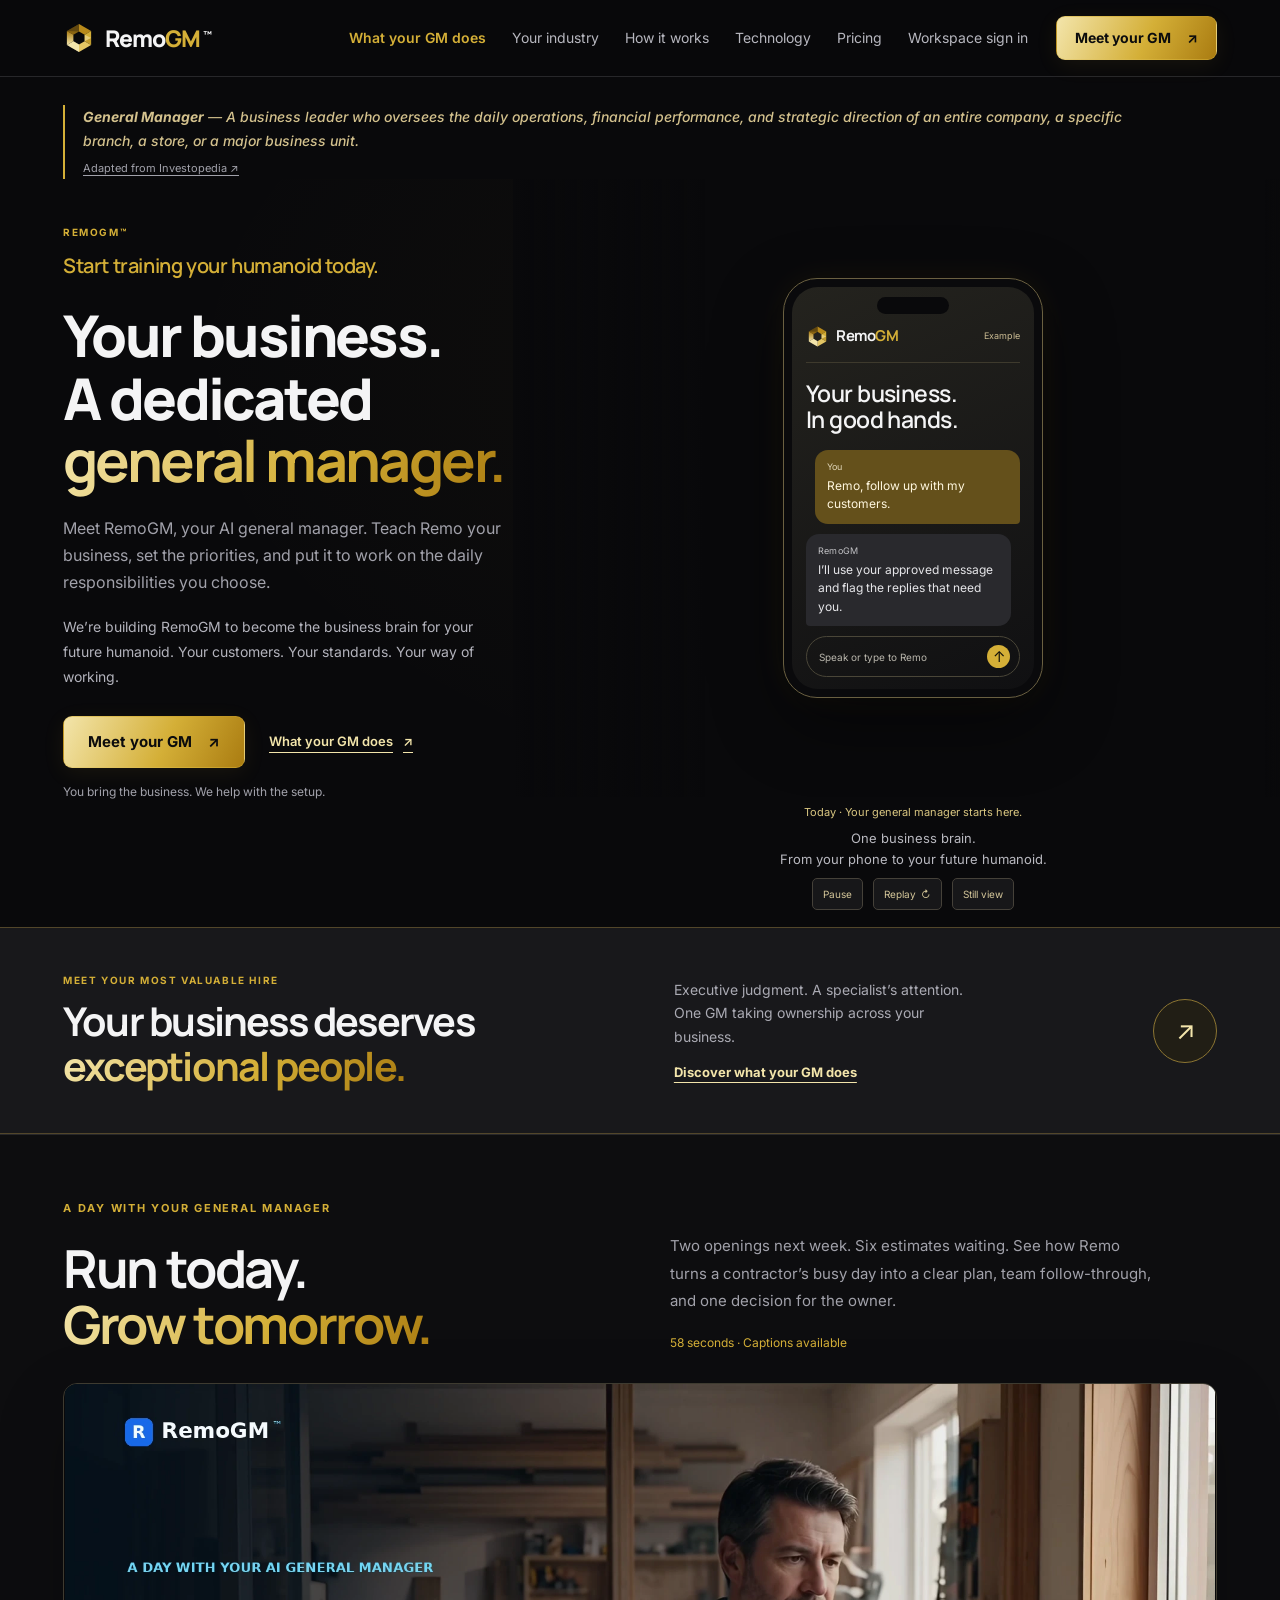
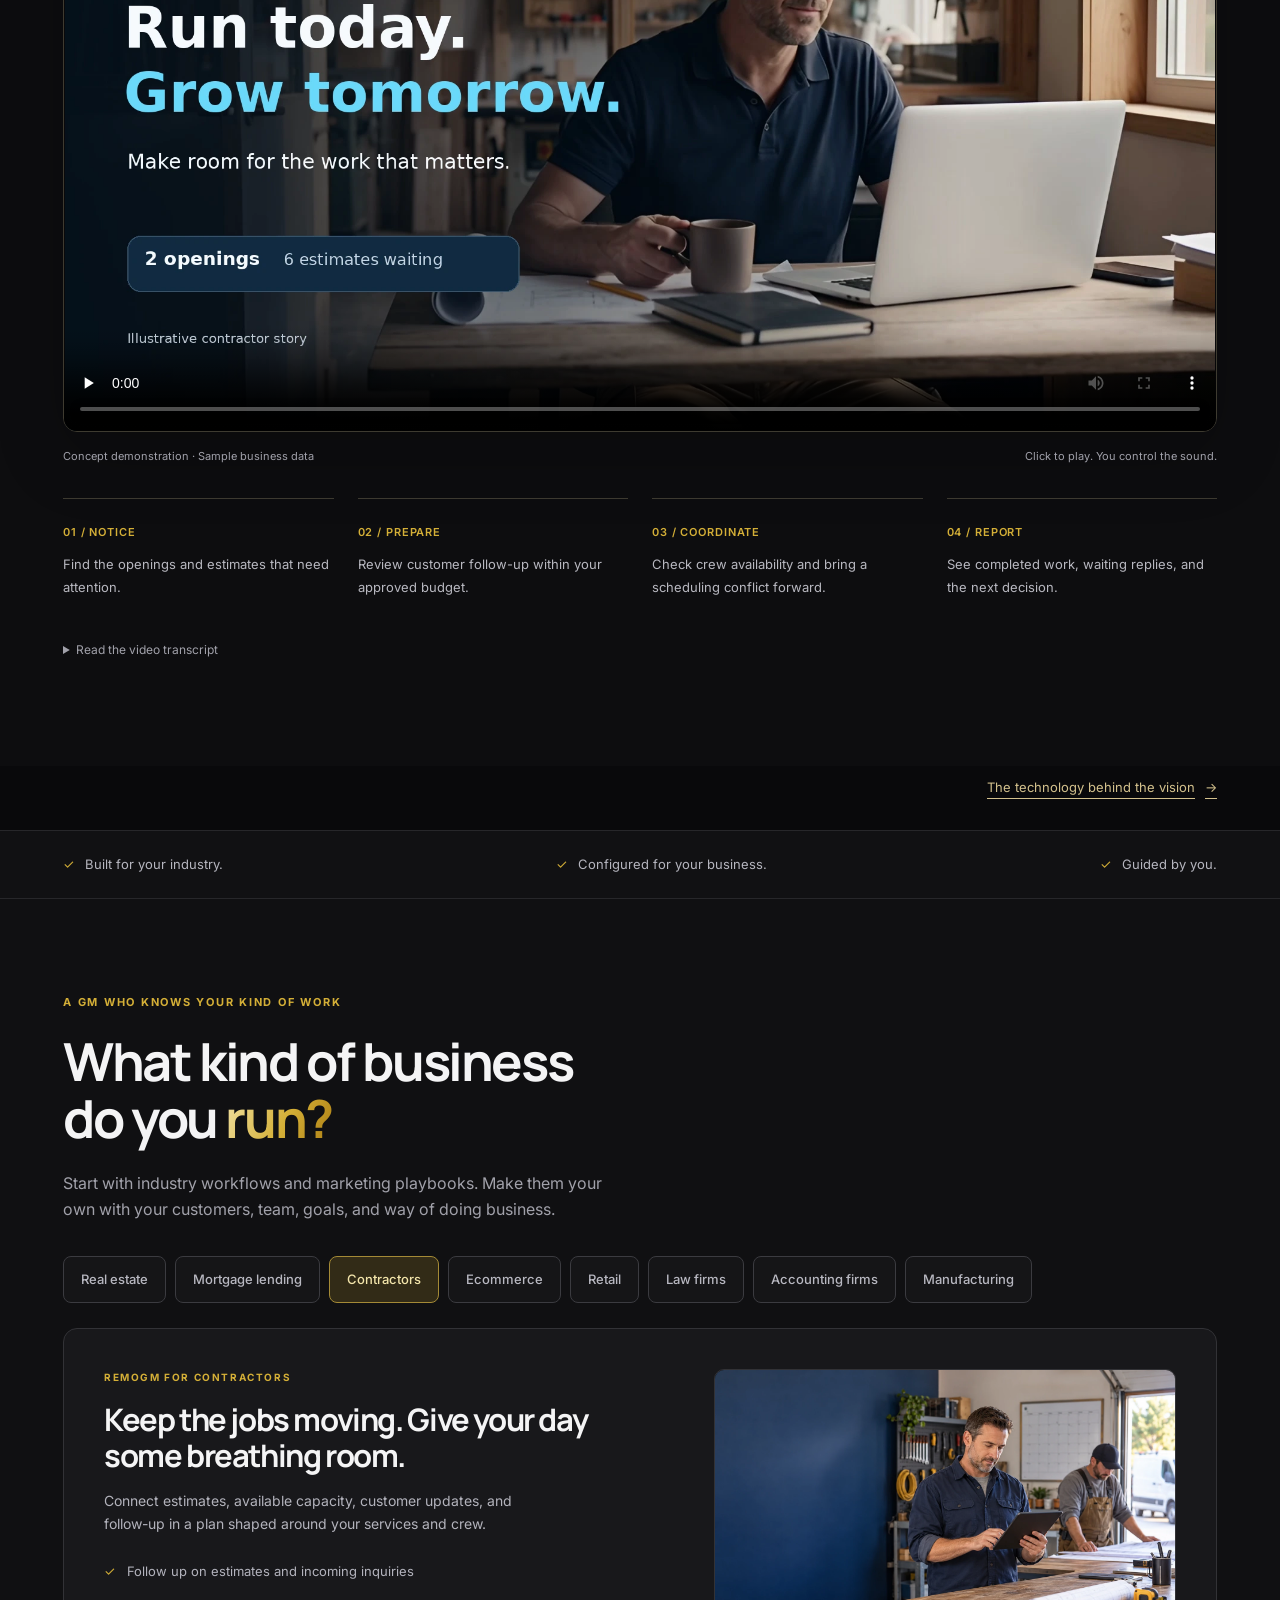
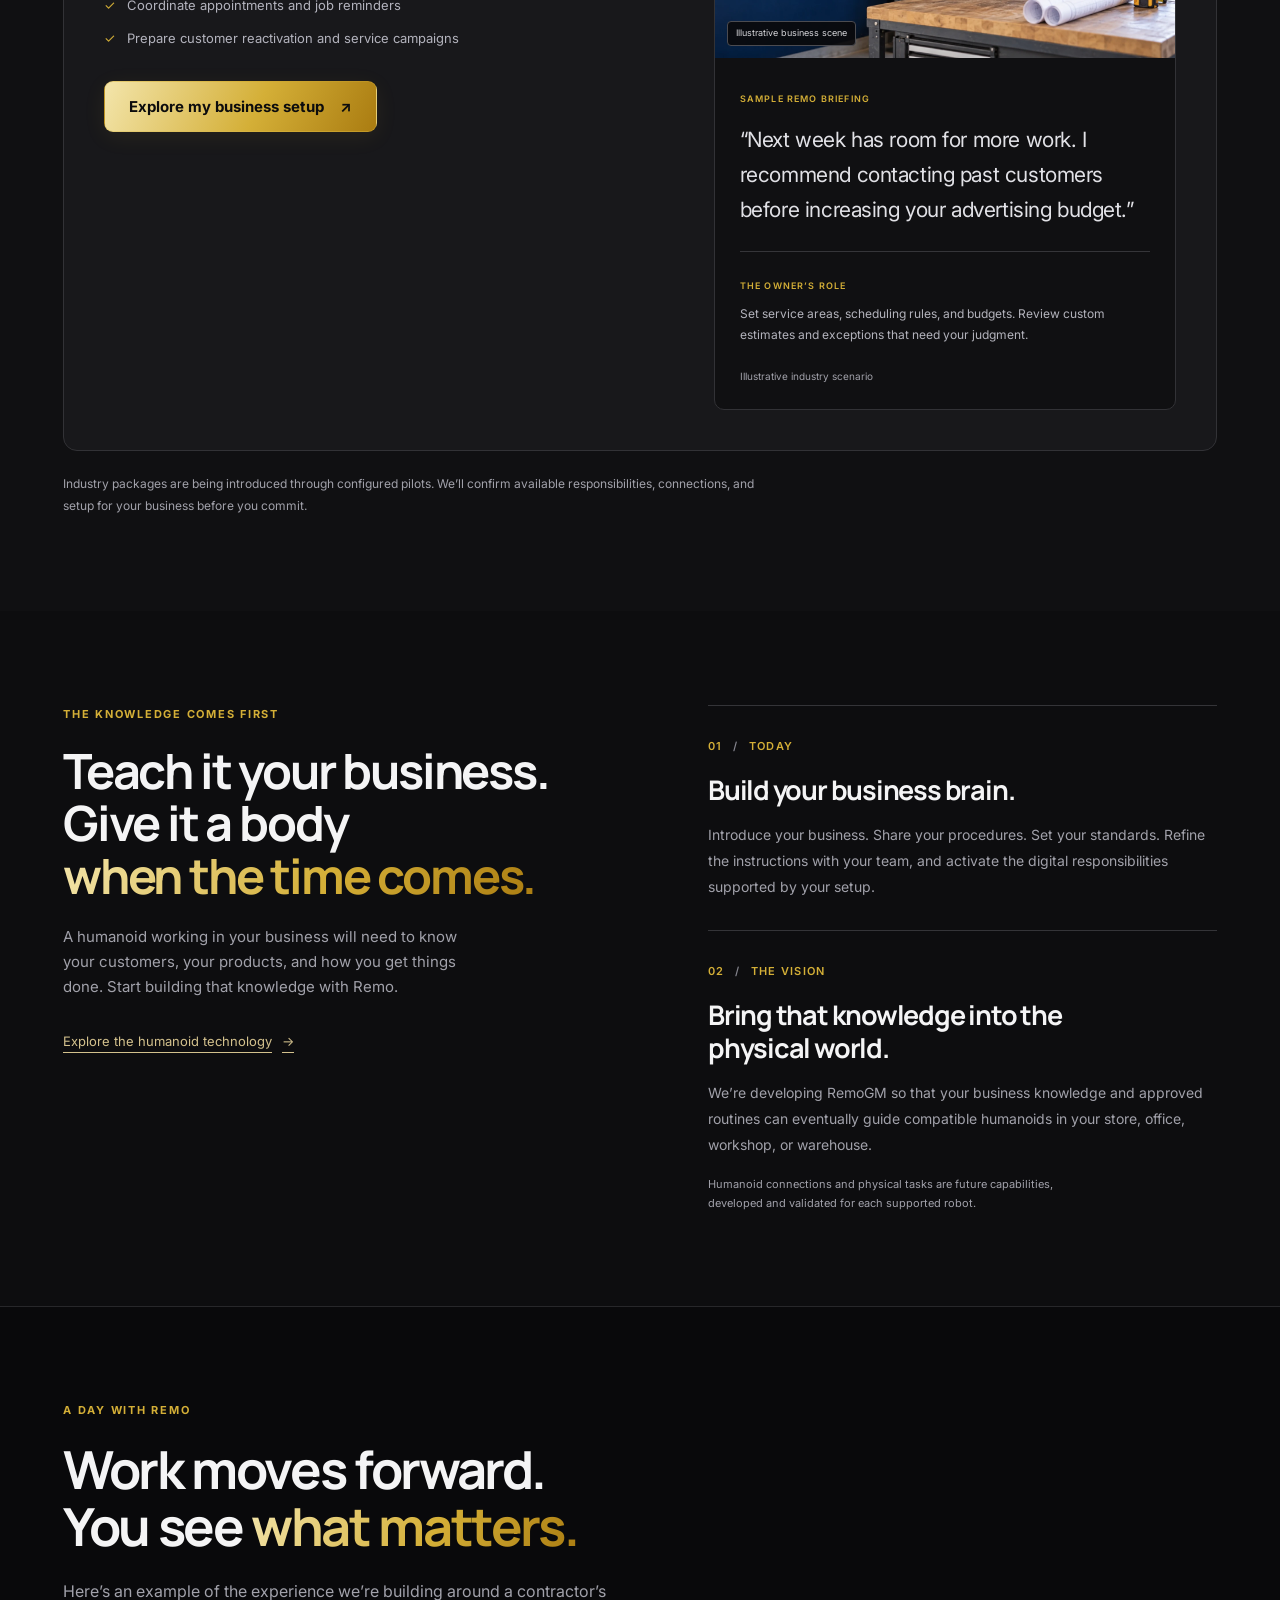
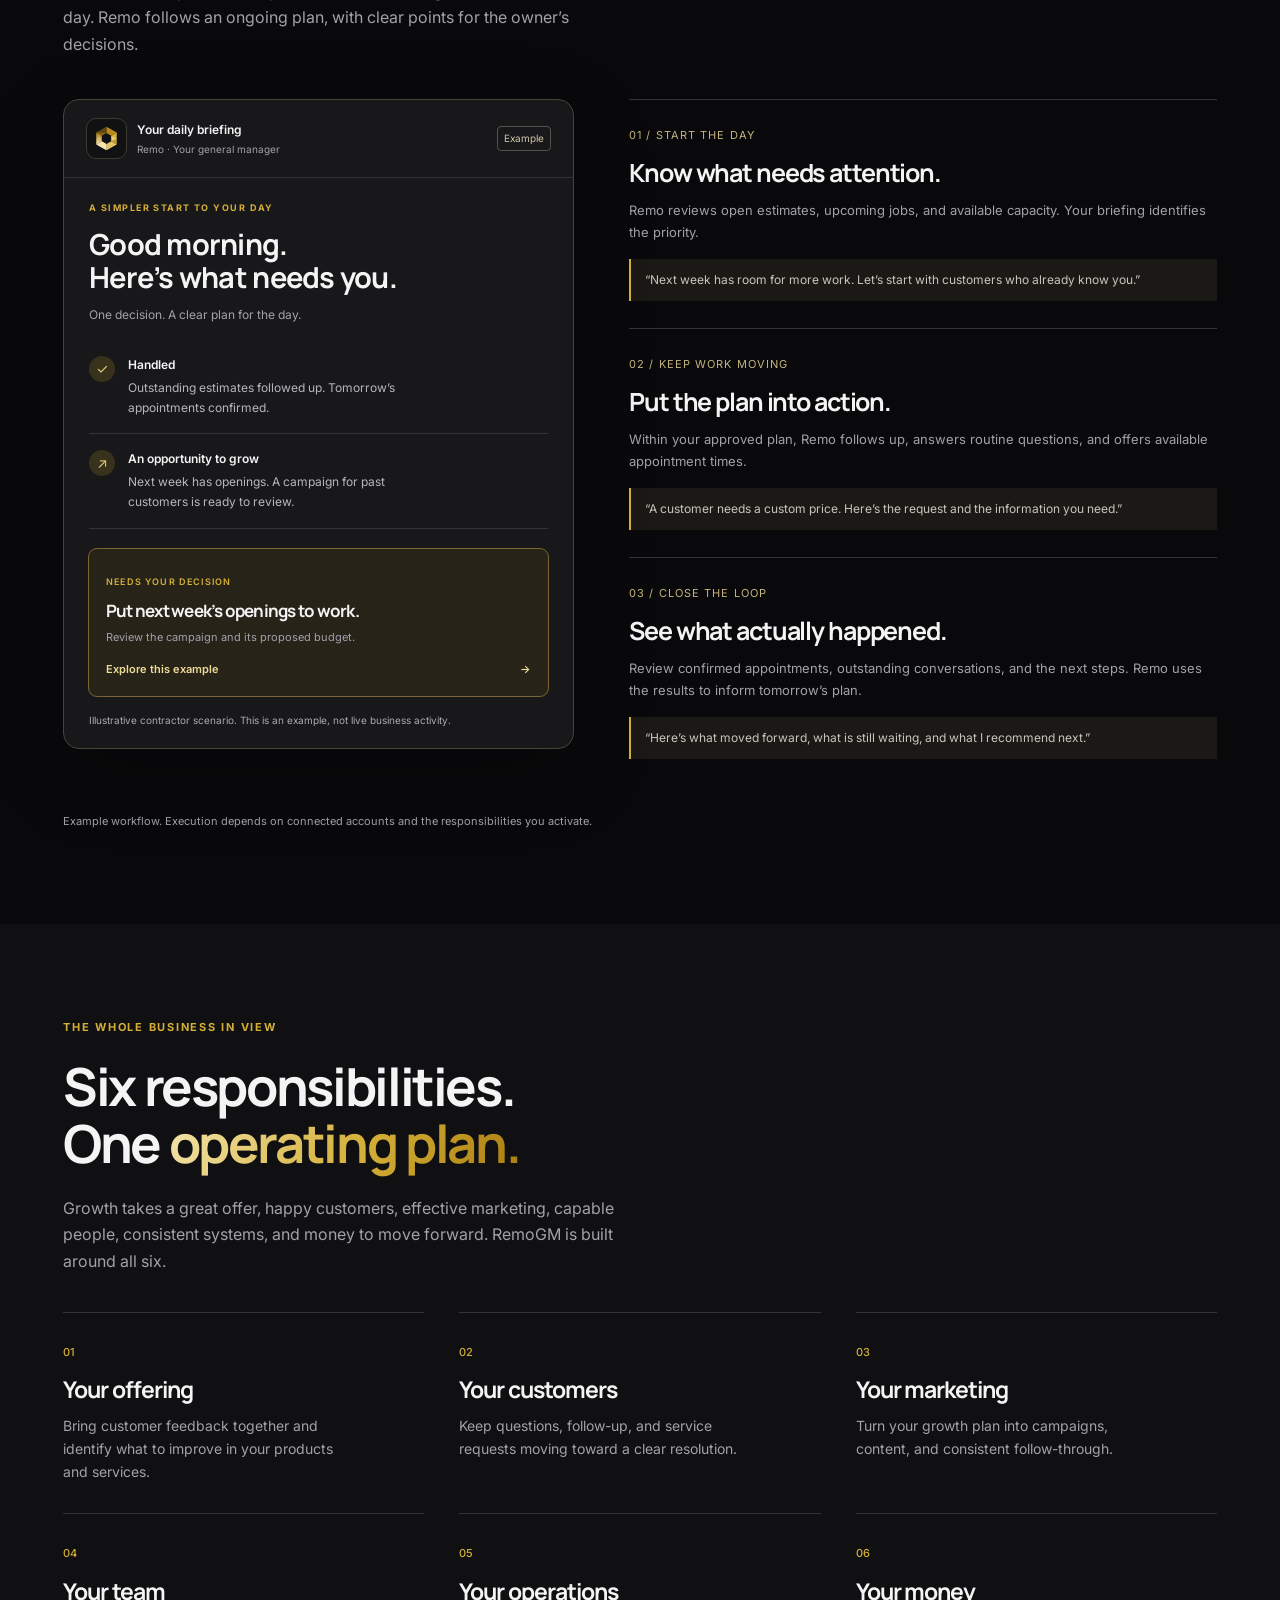
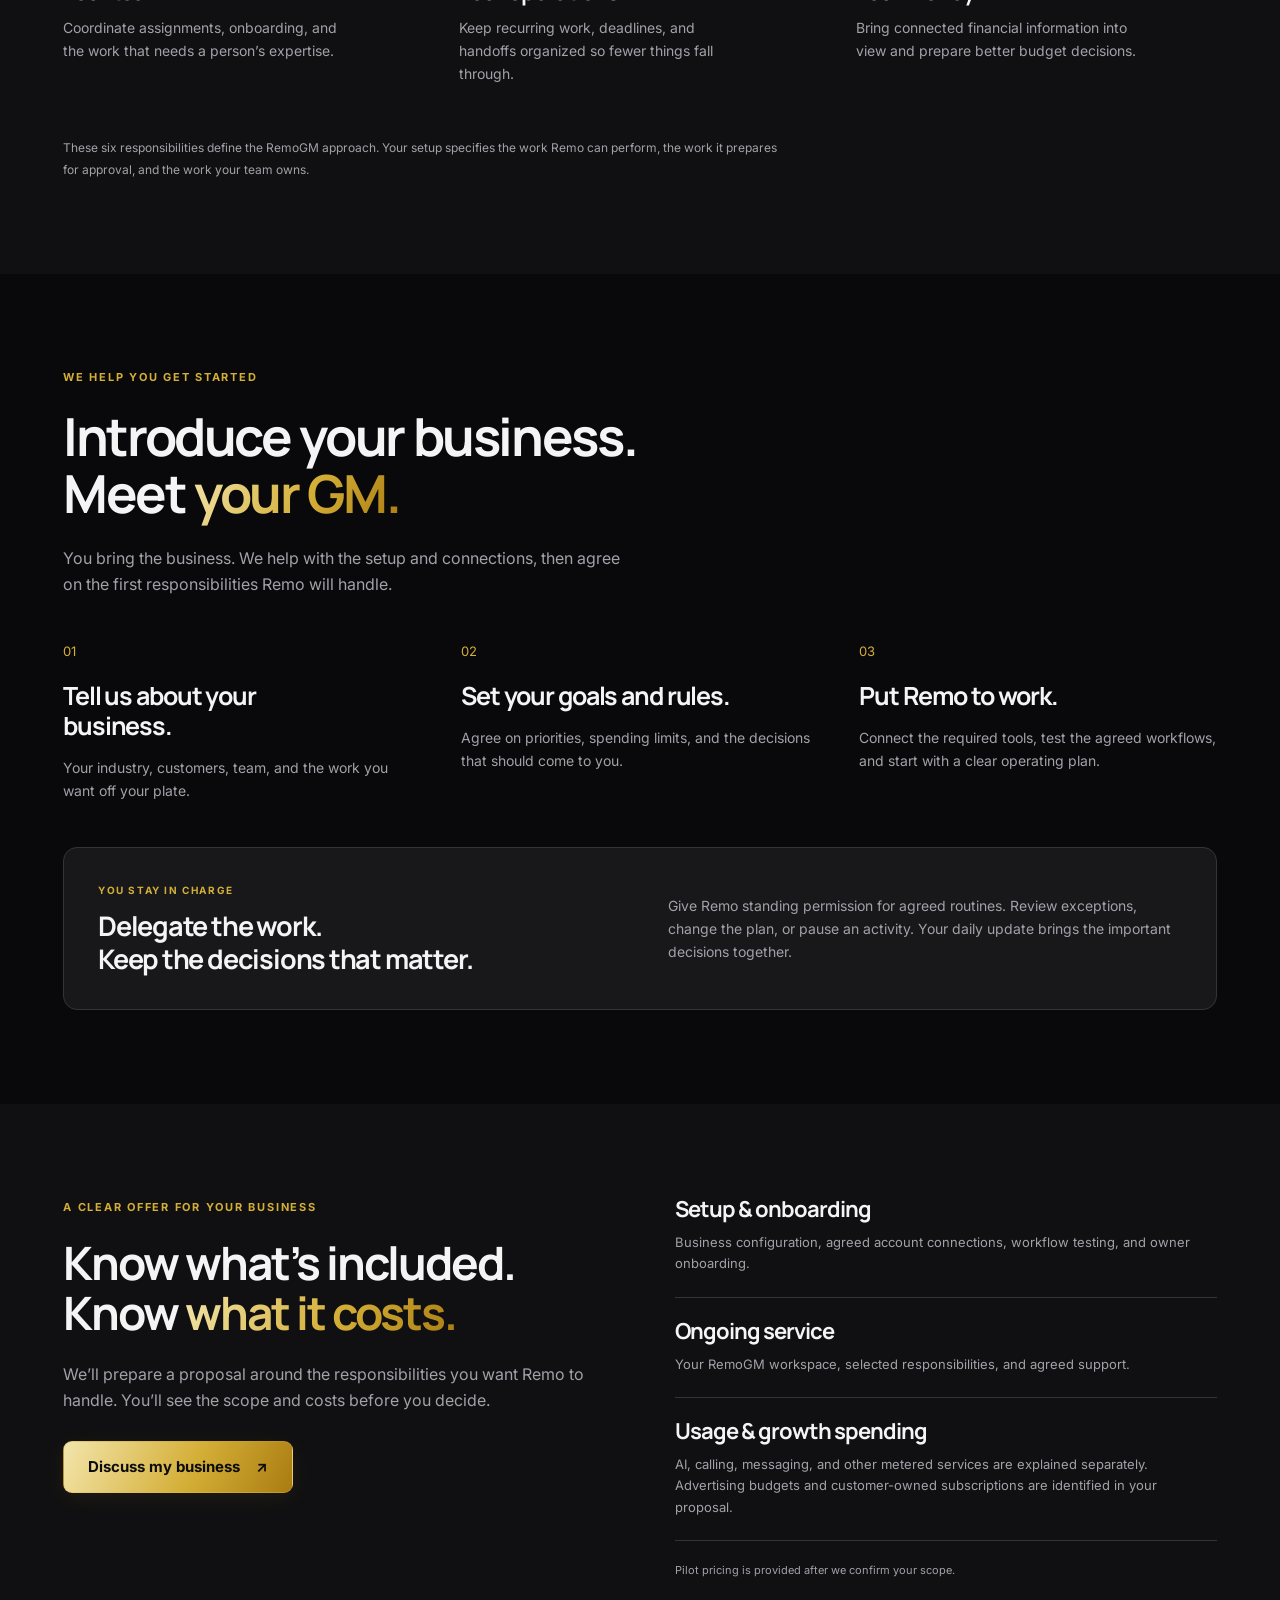
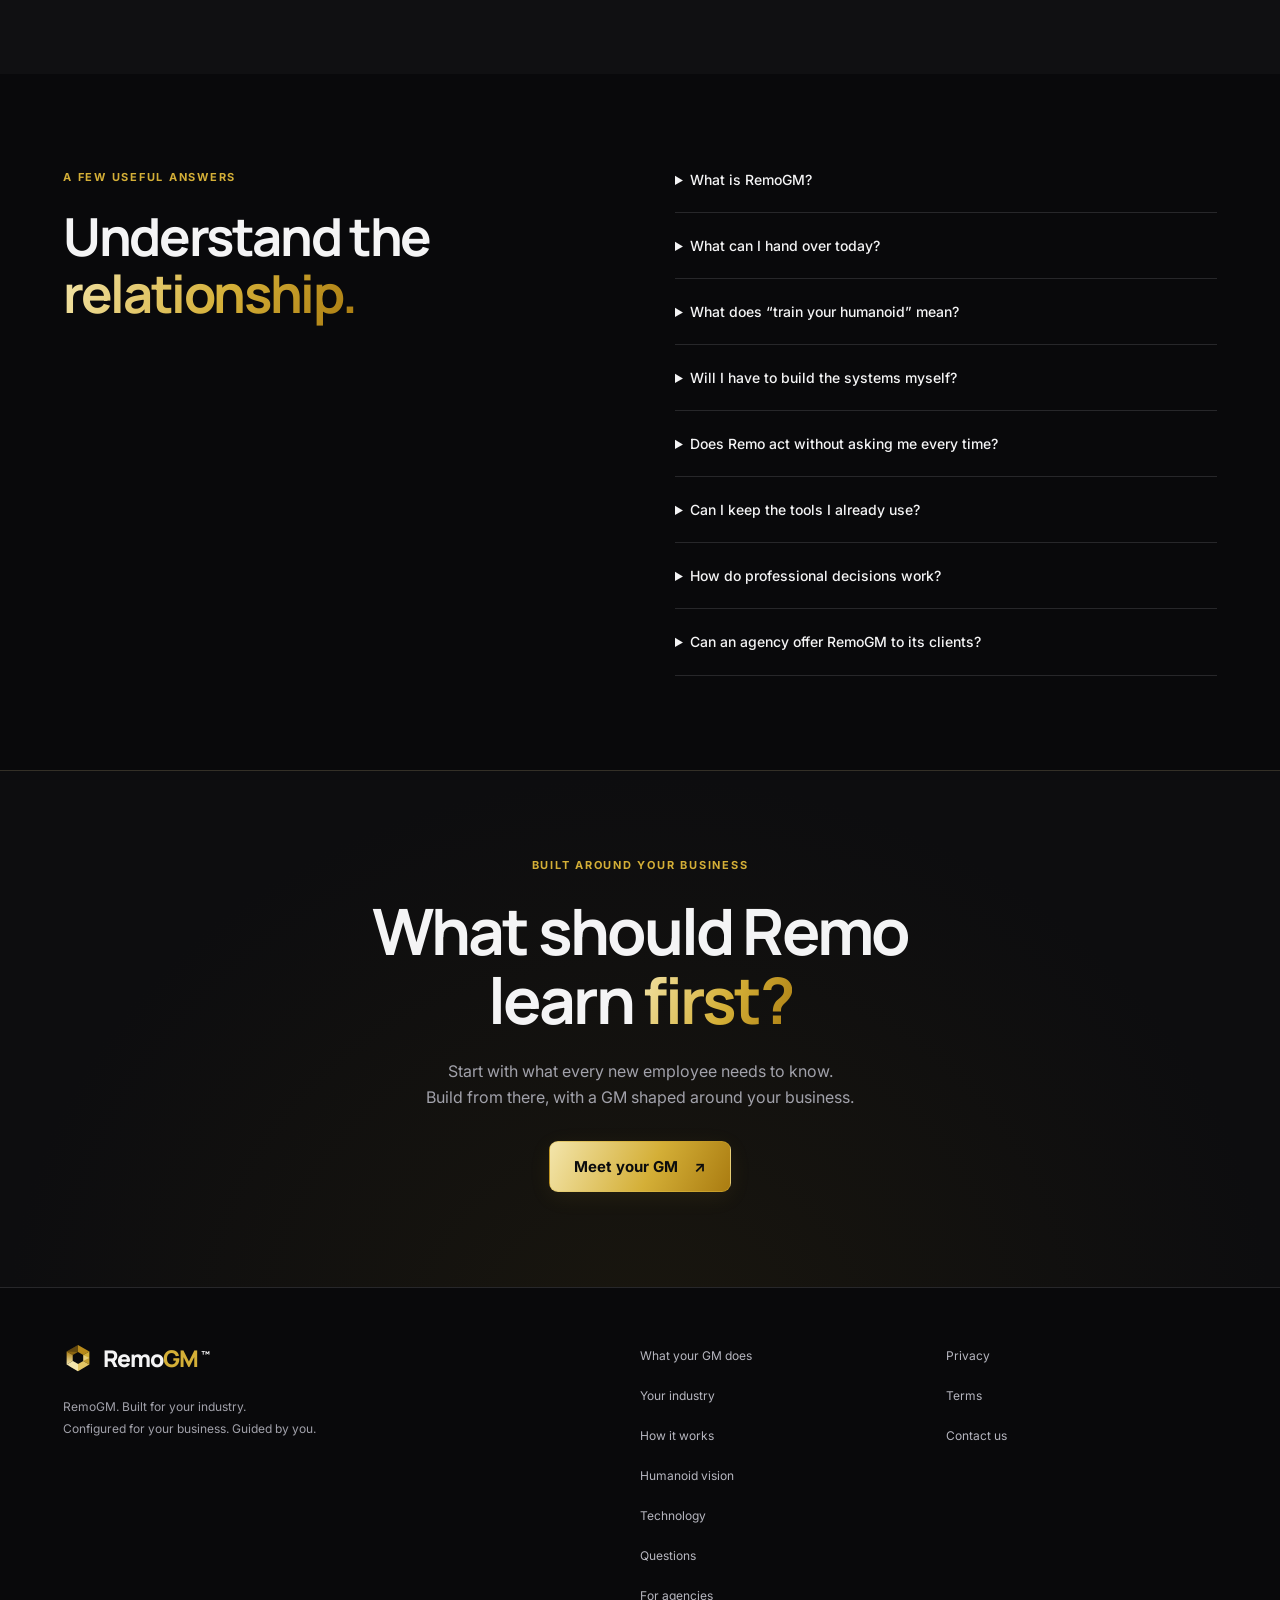
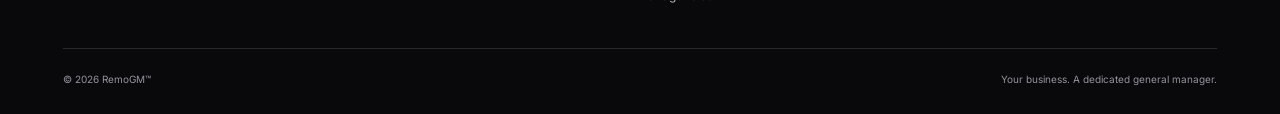
==== commit a558bf8e: "Apply black and gold theme across the RemoGM public site" ====
--- a/index.html
+++ b/index.html
@@ -4,15 +4,16 @@
 <meta charset="utf-8"><meta name="viewport" content="width=device-width, initial-scale=1">
 <title>RemoGM™ | Your business. A dedicated general manager.</title>
 <meta name="description" content="Start training your humanoid today. Meet RemoGM, your AI general manager. Teach Remo your business and put supported daily responsibilities to work.">
-<link rel="canonical" href="https://remogm.com/"><meta name="theme-color" content="#07111f">
+<link rel="canonical" href="https://remogm.com/"><meta name="theme-color" content="#09090b">
 <meta property="og:site_name" content="RemoGM™"><meta property="og:title" content="RemoGM™ | Your business. A dedicated general manager."><meta property="og:description" content="Start training your humanoid today. Your business. A dedicated general manager. Meet RemoGM™."><meta property="og:image" content="https://remogm.com/assets/remogm-humanoid-v1.webp"><meta property="og:image:alt" content="RemoGM humanoid concept with a business dashboard"><meta property="og:type" content="website"><meta property="og:url" content="https://remogm.com/">
-<link rel="icon" href="favicon.svg" type="image/svg+xml"><link rel="preconnect" href="https://fonts.googleapis.com"><link rel="preconnect" href="https://fonts.gstatic.com" crossorigin><link href="https://fonts.googleapis.com/css2?family=Inter:wght@400;500;600;700&family=Inter+Tight:wght@500;600;700&family=Instrument+Serif:ital@0;1&display=swap" rel="stylesheet">
+<link rel="icon" href="favicon.svg?v=20261020-gold" type="image/svg+xml"><link rel="preconnect" href="https://fonts.googleapis.com"><link rel="preconnect" href="https://fonts.gstatic.com" crossorigin><link href="https://fonts.googleapis.com/css2?family=Inter:wght@400;500;600;700&amp;family=Manrope:wght@400;500;600;700;800&amp;display=swap" rel="stylesheet">
 <link rel="stylesheet" href="site.css?v=20261020-gm"><link rel="stylesheet" href="/capabilities.css?v=20261020-2"><script src="site.js?v=20261019-industries" defer></script><script src="hero-morph.js?v=20261019-green-glow" defer></script>
+<link rel="stylesheet" href="/black-gold.css?v=20261020-2">
 </head>
 <body>
 <a class="skip" href="#main">Skip to content</a>
 <header class="site-header"><div class="wrap header-inner">
-<a class="logo" href="#top" aria-label="RemoGM™ home"><img src="remoblue-emblem.svg" alt="" width="32" height="32"><span>Remo<span class="blue">GM</span><sup class="trademark">™</sup></span></a>
+<a class="logo" href="#top" aria-label="RemoGM™ home"><img src="remoblue-emblem.svg?v=20261020-gold" alt="" width="32" height="32"><span>Remo<span class="blue">GM</span><sup class="trademark">™</sup></span></a>
 <nav class="desktop-nav" aria-label="Primary"><a class="nav-capabilities" href="/your-gm/">What your GM does</a><a href="#industries">Your industry</a><a href="#how">How it works</a><a href="/technology/">Technology</a><a href="#pricing">Pricing</a><a href="https://remoblue-platform.onrender.com">Workspace sign in</a></nav>
 <a class="btn btn-small header-cta" href="book.html">Meet your GM <span aria-hidden="true">↗</span></a><button class="menu-toggle" type="button" aria-expanded="false" aria-controls="mobile-nav" aria-label="Open navigation">☰</button></div>
 <nav class="mobile-nav" id="mobile-nav" aria-label="Mobile navigation" hidden><a class="nav-capabilities" href="/your-gm/">What your GM does</a><a href="#industries">Your industry</a><a href="#how">How it works</a><a href="/technology/">Technology</a><a href="#pricing">Pricing</a><a href="https://remoblue-platform.onrender.com">Workspace sign in</a><a href="book.html">Meet your GM</a></nav></header>
@@ -25,9 +26,9 @@
 <div class="actions"><a class="btn" href="book.html">Meet your GM <span aria-hidden="true">↗</span></a><a class="text-link hero-capabilities-link" href="/your-gm/">What your GM does <span aria-hidden="true">↗</span></a></div><p class="setup-note">You bring the business. We help with the setup.</p></div>
 <figure class="hero-media morph-hero" id="hero-visual" aria-labelledby="morph-caption">
 <div class="morph-stage" aria-hidden="true">
-<svg class="morph-glow" viewBox="0 0 1536 1024" preserveAspectRatio="xMidYMid slice" focusable="false" aria-hidden="true" xmlns="http://www.w3.org/2000/svg"><defs><path id="hero-robot-silhouette" d="M300 1100 L318 1024 Q326 937 359 900 L369 743 L380 684 Q355 554 426 486 Q457 468 515 460 L557 456 Q642 429 662 397 L673 357 Q605 288 617 174 Q617 78 682 39 Q722 18 764 20 Q845 15 885 77 Q923 130 905 213 Q899 295 850 354 L855 391 Q869 426 969 458 L1012 463 Q1118 471 1144 549 Q1168 602 1158 680 L1165 859 L1179 896 Q1224 940 1238 1024 L1250 1100 Z"/><filter id="hero-green-halo" x="-30%" y="-25%" width="160%" height="150%" color-interpolation-filters="sRGB"><feGaussianBlur stdDeviation="30"/></filter><mask id="hero-green-exterior" maskUnits="userSpaceOnUse" x="0" y="0" width="1536" height="1024"><rect width="1536" height="1024" fill="white"/><use href="#hero-robot-silhouette" fill="black" stroke="black" stroke-width="12"/></mask></defs><g opacity=".65" mask="url(#hero-green-exterior)"><use href="#hero-robot-silhouette" fill="#64ffb0" filter="url(#hero-green-halo)"/></g></svg>
+<svg class="morph-glow" viewBox="0 0 1536 1024" preserveAspectRatio="xMidYMid slice" focusable="false" aria-hidden="true" xmlns="http://www.w3.org/2000/svg"><defs><path id="hero-robot-silhouette" d="M300 1100 L318 1024 Q326 937 359 900 L369 743 L380 684 Q355 554 426 486 Q457 468 515 460 L557 456 Q642 429 662 397 L673 357 Q605 288 617 174 Q617 78 682 39 Q722 18 764 20 Q845 15 885 77 Q923 130 905 213 Q899 295 850 354 L855 391 Q869 426 969 458 L1012 463 Q1118 471 1144 549 Q1168 602 1158 680 L1165 859 L1179 896 Q1224 940 1238 1024 L1250 1100 Z"/><filter id="hero-gold-halo" x="-30%" y="-25%" width="160%" height="150%" color-interpolation-filters="sRGB"><feGaussianBlur stdDeviation="30"/></filter><mask id="hero-gold-exterior" maskUnits="userSpaceOnUse" x="0" y="0" width="1536" height="1024"><rect width="1536" height="1024" fill="white"/><use href="#hero-robot-silhouette" fill="black" stroke="black" stroke-width="12"/></mask></defs><g opacity=".65" mask="url(#hero-gold-exterior)"><use href="#hero-robot-silhouette" fill="#d4af37" filter="url(#hero-gold-halo)"/></g></svg>
 <img class="morph-humanoid" src="assets/remogm-humanoid-v1.webp" srcset="assets/remogm-humanoid-mobile-v1.webp 768w, assets/remogm-humanoid-v1.webp 1536w" sizes="(max-width: 800px) 100vw, 780px" width="1536" height="1024" fetchpriority="high" alt="">
-<div class="morph-phone"><div class="phone-screen"><div class="phone-notch"></div><div class="phone-interface"><div class="phone-head"><img src="remoblue-emblem.svg" width="23" height="23" alt=""><strong>Remo<span>GM</span></strong><small>Example</small></div><p class="phone-greeting">Your business.<br>In good hands.</p><div class="phone-bubble owner"><small>You</small>Remo, follow up with my customers.</div><div class="phone-bubble assistant"><small>RemoGM</small>I’ll use your approved message and flag the replies that need you.</div><div class="phone-compose">Speak or type to Remo <span>↑</span></div></div><div class="phone-dashboard"><strong>Remo<span>GM</span></strong><small>Your AI General Manager</small><p>Today’s plan</p><div>Follow up with customers</div><div>Prepare a marketing campaign</div><div>Review business performance</div><p>Your business</p><ul><li>Products</li><li>Customers</li><li>Marketing</li><li>Team</li><li>Operations</li><li>Money</li></ul></div></div></div>
+<div class="morph-phone"><div class="phone-screen"><div class="phone-notch"></div><div class="phone-interface"><div class="phone-head"><img src="remoblue-emblem.svg?v=20261020-gold" width="23" height="23" alt=""><strong>Remo<span>GM</span></strong><small>Example</small></div><p class="phone-greeting">Your business.<br>In good hands.</p><div class="phone-bubble owner"><small>You</small>Remo, follow up with my customers.</div><div class="phone-bubble assistant"><small>RemoGM</small>I’ll use your approved message and flag the replies that need you.</div><div class="phone-compose">Speak or type to Remo <span>↑</span></div></div><div class="phone-dashboard"><strong>Remo<span>GM</span></strong><small>Your AI General Manager</small><p>Today’s plan</p><div>Follow up with customers</div><div>Prepare a marketing campaign</div><div>Review business performance</div><p>Your business</p><ul><li>Products</li><li>Customers</li><li>Marketing</li><li>Team</li><li>Operations</li><li>Money</li></ul></div></div></div>
 </div>
 <figcaption id="morph-caption"><p class="morph-status" aria-hidden="true">Today on your phone · Future humanoid vision</p><p class="morph-summary">One business brain.<br>From your phone to your future humanoid.</p><p class="sr-only">Illustrative phone conversation: the owner asks RemoGM to follow up with customers. Remo says it will use the approved message and flag replies needing the owner. The phone becomes the chest display of a concept humanoid. Humanoid integration is a future vision.</p><div class="morph-controls" hidden><button type="button" id="morph-pause" aria-label="Pause animation">Pause</button><button type="button" id="morph-replay" aria-label="Replay animation">Replay <span aria-hidden="true">↻</span></button><a href="?motion=off#hero-visual">Still view</a></div></figcaption>
 </figure>
@@ -65,7 +66,7 @@
 <div class="section-heading"><p class="eyebrow">The knowledge comes first</p><h2 id="future-heading">Teach it your business.<br>Give it a body<br><em>when the time comes.</em></h2><p>A humanoid working in your business will need to know your customers, your products, and how you get things done. Start building that knowledge with Remo.</p><a class="text-link" href="/technology/">Explore the humanoid technology <span aria-hidden="true">→</span></a></div>
 <div class="vision-steps"><article><span class="vision-label">01 <span aria-hidden="true">/</span> Today</span><h3>Build your business brain.</h3><p>Introduce your business. Share your procedures. Set your standards. Refine the instructions with your team, and activate the digital responsibilities supported by your setup.</p></article><article><span class="vision-label">02 <span aria-hidden="true">/</span> The vision</span><h3>Bring that knowledge into the physical world.</h3><p>We’re developing RemoGM so that your business knowledge and approved routines can eventually guide compatible humanoids in your store, office, workshop, or warehouse.</p><p class="vision-note">Humanoid connections and physical tasks are future capabilities, developed and validated for each supported robot.</p></article></div>
 </div></section>
-<section class="section day-section" id="day" aria-labelledby="day-heading"><div class="wrap"><div class="section-heading"><p class="eyebrow">A day with Remo</p><h2 id="day-heading">Work moves forward.<br>You see <em>what matters.</em></h2><p>Here’s an example of the experience we’re building around a contractor’s day. Remo follows an ongoing plan, with clear points for the owner’s decisions.</p></div><div class="day-layout"><div class="briefing" aria-label="Example contractor daily briefing"><div class="briefing-top"><div class="remo-avatar"><img src="remoblue-emblem.svg" width="27" height="27" alt=""></div><div><strong>Your daily briefing</strong><span>Remo · Your general manager</span></div><span class="example-label">Example</span></div><div class="briefing-intro"><p class="eyebrow">A simpler start to your day</p><h2>Good morning.<br>Here’s what needs you.</h2><p>One decision. A clear plan for the day.</p></div><div class="brief-item"><span class="status-icon done" aria-hidden="true">✓</span><div><h3>Handled</h3><p>Outstanding estimates followed up. Tomorrow’s appointments confirmed.</p></div></div><div class="brief-item"><span class="status-icon opportunity" aria-hidden="true">↗</span><div><h3>An opportunity to grow</h3><p>Next week has openings. A campaign for past customers is ready to review.</p></div></div><div class="decision-card"><span class="small-label">Needs your decision</span><h3>Put next week’s openings to work.</h3><p>Review the campaign and its proposed budget.</p><a href="#day-steps">Explore this example <span aria-hidden="true">→</span></a></div><p class="example-note">Illustrative contractor scenario. This is an example, not live business activity.</p></div><div class="day-grid" id="day-steps"><article class="day-card"><span class="day-time">01 / Start the day</span><h3>Know what needs attention.</h3><p>Remo reviews open estimates, upcoming jobs, and available capacity. Your briefing identifies the priority.</p><div class="day-message">“Next week has room for more work. Let’s start with customers who already know you.”</div></article><article class="day-card"><span class="day-time">02 / Keep work moving</span><h3>Put the plan into action.</h3><p>Within your approved plan, Remo follows up, answers routine questions, and offers available appointment times.</p><div class="day-message">“A customer needs a custom price. Here’s the request and the information you need.”</div></article><article class="day-card"><span class="day-time">03 / Close the loop</span><h3>See what actually happened.</h3><p>Review confirmed appointments, outstanding conversations, and the next steps. Remo uses the results to inform tomorrow’s plan.</p><div class="day-message">“Here’s what moved forward, what is still waiting, and what I recommend next.”</div></article></div></div><p class="section-note">Example workflow. Execution depends on connected accounts and the responsibilities you activate.</p></div></section>
+<section class="section day-section" id="day" aria-labelledby="day-heading"><div class="wrap"><div class="section-heading"><p class="eyebrow">A day with Remo</p><h2 id="day-heading">Work moves forward.<br>You see <em>what matters.</em></h2><p>Here’s an example of the experience we’re building around a contractor’s day. Remo follows an ongoing plan, with clear points for the owner’s decisions.</p></div><div class="day-layout"><div class="briefing" aria-label="Example contractor daily briefing"><div class="briefing-top"><div class="remo-avatar"><img src="remoblue-emblem.svg?v=20261020-gold" width="27" height="27" alt=""></div><div><strong>Your daily briefing</strong><span>Remo · Your general manager</span></div><span class="example-label">Example</span></div><div class="briefing-intro"><p class="eyebrow">A simpler start to your day</p><h2>Good morning.<br>Here’s what needs you.</h2><p>One decision. A clear plan for the day.</p></div><div class="brief-item"><span class="status-icon done" aria-hidden="true">✓</span><div><h3>Handled</h3><p>Outstanding estimates followed up. Tomorrow’s appointments confirmed.</p></div></div><div class="brief-item"><span class="status-icon opportunity" aria-hidden="true">↗</span><div><h3>An opportunity to grow</h3><p>Next week has openings. A campaign for past customers is ready to review.</p></div></div><div class="decision-card"><span class="small-label">Needs your decision</span><h3>Put next week’s openings to work.</h3><p>Review the campaign and its proposed budget.</p><a href="#day-steps">Explore this example <span aria-hidden="true">→</span></a></div><p class="example-note">Illustrative contractor scenario. This is an example, not live business activity.</p></div><div class="day-grid" id="day-steps"><article class="day-card"><span class="day-time">01 / Start the day</span><h3>Know what needs attention.</h3><p>Remo reviews open estimates, upcoming jobs, and available capacity. Your briefing identifies the priority.</p><div class="day-message">“Next week has room for more work. Let’s start with customers who already know you.”</div></article><article class="day-card"><span class="day-time">02 / Keep work moving</span><h3>Put the plan into action.</h3><p>Within your approved plan, Remo follows up, answers routine questions, and offers available appointment times.</p><div class="day-message">“A customer needs a custom price. Here’s the request and the information you need.”</div></article><article class="day-card"><span class="day-time">03 / Close the loop</span><h3>See what actually happened.</h3><p>Review confirmed appointments, outstanding conversations, and the next steps. Remo uses the results to inform tomorrow’s plan.</p><div class="day-message">“Here’s what moved forward, what is still waiting, and what I recommend next.”</div></article></div></div><p class="section-note">Example workflow. Execution depends on connected accounts and the responsibilities you activate.</p></div></section>
 <section class="section light" id="handles" aria-labelledby="responsibilities-heading"><div class="wrap"><div class="section-heading"><p class="eyebrow">The whole business in view</p><h2 id="responsibilities-heading">Six responsibilities.<br>One <em>operating plan.</em></h2><p>Growth takes a great offer, happy customers, effective marketing, capable people, consistent systems, and money to move forward. RemoGM is built around all six.</p></div><div class="pillar-grid"><article><span class="pillar-number">01</span><h3>Your offering</h3><p>Bring customer feedback together and identify what to improve in your products and services.</p></article><article><span class="pillar-number">02</span><h3>Your customers</h3><p>Keep questions, follow-up, and service requests moving toward a clear resolution.</p></article><article><span class="pillar-number">03</span><h3>Your marketing</h3><p>Turn your growth plan into campaigns, content, and consistent follow-through.</p></article><article><span class="pillar-number">04</span><h3>Your team</h3><p>Coordinate assignments, onboarding, and the work that needs a person’s expertise.</p></article><article><span class="pillar-number">05</span><h3>Your operations</h3><p>Keep recurring work, deadlines, and handoffs organized so fewer things fall through.</p></article><article><span class="pillar-number">06</span><h3>Your money</h3><p>Bring connected financial information into view and prepare better budget decisions.</p></article></div><p class="availability-note">These six responsibilities define the RemoGM approach. Your setup specifies the work Remo can perform, the work it prepares for approval, and the work your team owns.</p></div></section>
 <section class="section" id="how" aria-labelledby="how-heading"><div class="wrap"><div class="section-heading"><p class="eyebrow">We help you get started</p><h2 id="how-heading">Introduce your business.<br>Meet <em>your GM.</em></h2><p>You bring the business. We help with the setup and connections, then agree on the first responsibilities Remo will handle.</p></div><div class="setup-grid" id="setup"><article><span>01</span><h3>Tell us about your business.</h3><p>Your industry, customers, team, and the work you want off your plate.</p></article><article><span>02</span><h3>Set your goals and rules.</h3><p>Agree on priorities, spending limits, and the decisions that should come to you.</p></article><article><span>03</span><h3>Put Remo to work.</h3><p>Connect the required tools, test the agreed workflows, and start with a clear operating plan.</p></article></div><div class="owner-control"><div><p class="eyebrow">You stay in charge</p><h3>Delegate the work.<br>Keep the decisions that matter.</h3></div><p>Give Remo standing permission for agreed routines. Review exceptions, change the plan, or pause an activity. Your daily update brings the important decisions together.</p></div></div></section>
 <section class="section light" id="pricing" aria-labelledby="pricing-heading"><div class="wrap pricing-layout"><div class="section-heading"><p class="eyebrow">A clear offer for your business</p><h2 id="pricing-heading">Know what’s included.<br>Know <em>what it costs.</em></h2><p>We’ll prepare a proposal around the responsibilities you want Remo to handle. You’ll see the scope and costs before you decide.</p><a class="btn" href="book.html">Discuss my business <span aria-hidden="true">↗</span></a></div><div class="pricing-items"><article><h3>Setup &amp; onboarding</h3><p>Business configuration, agreed account connections, workflow testing, and owner onboarding.</p></article><article><h3>Ongoing service</h3><p>Your RemoGM workspace, selected responsibilities, and agreed support.</p></article><article><h3>Usage &amp; growth spending</h3><p>AI, calling, messaging, and other metered services are explained separately. Advertising budgets and customer-owned subscriptions are identified in your proposal.</p></article><p class="small-print">Pilot pricing is provided after we confirm your scope.</p></div></div></section>
@@ -81,6 +82,6 @@
 </div></div></section>
 <section class="final-cta"><div class="wrap"><p class="eyebrow">Built around your business</p><h2>What should Remo<br>learn <em>first?</em></h2><p>Start with what every new employee needs to know.<br>Build from there, with a GM shaped around your business.</p><a class="btn" href="book.html">Meet your GM <span aria-hidden="true">↗</span></a></div></section>
 </main>
-<footer class="site-footer"><div class="wrap"><div class="footer-main"><div><a class="logo" href="#top" aria-label="RemoGM™ home"><img src="remoblue-emblem.svg" alt="" width="30" height="30"><span>Remo<span class="blue">GM</span><sup class="trademark">™</sup></span></a><p>RemoGM. Built for your industry.<br>Configured for your business. Guided by you.</p></div><nav aria-label="Footer"><a href="/your-gm/">What your GM does</a><a href="#industries">Your industry</a><a href="#how">How it works</a><a href="#future">Humanoid vision</a><a href="/technology/">Technology</a><a href="#faq">Questions</a><a href="book.html?industry=agency">For agencies</a></nav><nav aria-label="Legal and contact"><a href="/privacy">Privacy</a><a href="/terms">Terms</a><a href="mailto:remo@remogroup.ai">Contact us</a></nav></div><div class="footer-base"><span>© 2026 RemoGM™</span><span>Your business. A dedicated general manager.</span></div></div></footer>
+<footer class="site-footer"><div class="wrap"><div class="footer-main"><div><a class="logo" href="#top" aria-label="RemoGM™ home"><img src="remoblue-emblem.svg?v=20261020-gold" alt="" width="30" height="30"><span>Remo<span class="blue">GM</span><sup class="trademark">™</sup></span></a><p>RemoGM. Built for your industry.<br>Configured for your business. Guided by you.</p></div><nav aria-label="Footer"><a href="/your-gm/">What your GM does</a><a href="#industries">Your industry</a><a href="#how">How it works</a><a href="#future">Humanoid vision</a><a href="/technology/">Technology</a><a href="#faq">Questions</a><a href="book.html?industry=agency">For agencies</a></nav><nav aria-label="Legal and contact"><a href="/privacy">Privacy</a><a href="/terms">Terms</a><a href="mailto:remo@remogroup.ai">Contact us</a></nav></div><div class="footer-base"><span>© 2026 RemoGM™</span><span>Your business. A dedicated general manager.</span></div></div></footer>
 </body>
 </html>
--- a/black-gold.css
+++ b/black-gold.css
@@ -0,0 +1,182 @@
+/* RemoGM public brand system. Loaded last on every public page. */
+:root{
+  color-scheme:dark;
+  --ink:#09090b;--ink2:#18181b;--ink3:#202023;--panel:#18181b;
+  --text:#f4f4f5;--muted:#a1a1aa;--silver:#a1a1aa;
+  --line:#27272a;--line2:#414145;
+  --gold:#d4af37;--gold-hi:#f3e5ab;--gold-deep:#aa7c11;
+  --gold-gradient:linear-gradient(115deg,#f3e5ab 0%,#d4af37 56%,#aa7c11 100%);
+  --display:"Manrope","Inter",system-ui,sans-serif;
+  --body:"Inter",system-ui,sans-serif;--serif:"Manrope","Inter",system-ui,sans-serif;
+  /* Compatibility aliases keep the existing component styles on one palette. */
+  --blue:var(--gold);--blue-hi:var(--gold-hi);--teal:var(--gold-hi);
+  --paper:#101012;--ptext:#f4f4f5;--pmuted:#a1a1aa;
+  --gm-gold:var(--gold);--gm-cream:#111113;--gm-dark:#101012;
+  --gm-charcoal:#f4f4f5;--gm-cream-muted:#a1a1aa;
+}
+body{background:var(--ink);color:var(--text);font-family:var(--body)}
+::selection{background:#d4af37;color:#09090b}
+h1,h2,h3,h4{font-family:var(--display);font-weight:700;letter-spacing:-.045em}
+h1 em,h2 em,h3 em,.gm-presentation h2 em,.gm-hero h1 em,.role-panel h3 em,
+.owner-decision-brief h3 em,.gm-manifesto h2 em,.hire-discovery h2 em,.gm-closing h2 em{
+  font-family:var(--display);font-style:normal;font-weight:700;color:var(--gold-hi);
+  background:var(--gold-gradient);background-clip:text;-webkit-background-clip:text;-webkit-text-fill-color:transparent;
+}
+:focus-visible,.light :focus-visible,.gm-integrations :focus-visible,.gm-expertise :focus-visible,.hire-discovery :focus-visible{outline-color:var(--gold-hi)}
+.skip{background:var(--gold-hi);color:var(--ink)}
+.site-header{background:rgba(9,9,11,.93);border-bottom-color:var(--line);backdrop-filter:blur(15px)}
+.logo{font-weight:800}.blue,.logo .blue{color:var(--gold)}
+.desktop-nav a,.mobile-nav a,.nav a{color:#b7b7bf}
+.desktop-nav a:hover,.mobile-nav a:hover,.nav a:hover{color:var(--gold-hi)}
+.desktop-nav .nav-capabilities,.mobile-nav .nav-capabilities,[aria-current="page"]{color:var(--gold);font-weight:600}
+.menu-toggle{background:#141416;border-color:#333337;color:var(--text);border-radius:10px}
+.mobile-nav{background:#111113;border-color:var(--line)}
+.btn,.btn-primary,.gm-presentation .btn.gm-gold-btn{
+  background:var(--gold-gradient);color:#0c0c0d;border-color:#d4af3766;border-radius:9px;font-weight:700;
+  box-shadow:0 5px 22px #d4af3714;transition:box-shadow .2s,border-color .2s,transform .2s;
+}
+.btn:hover,.btn-primary:hover,.gm-presentation .btn.gm-gold-btn:hover{background:var(--gold-gradient);color:#09090b;border-color:#f3e5ab;box-shadow:0 6px 28px #d4af3729;transform:translateY(-1px)}
+.btn-ghost,.light .btn-ghost{background:transparent;color:var(--text);border-color:#454549;box-shadow:none}
+.btn-ghost:hover,.light .btn-ghost:hover{background:#202023;color:var(--gold-hi);border-color:#a18a47;box-shadow:none}
+.text-link,.back-link,.technology-discovery .text-link,.vision-layout .text-link{color:#d3c18d}
+.text-link:hover,.back-link:hover{color:var(--gold-hi)}
+.eyebrow,.light .eyebrow,.gm-presentation .eyebrow{color:var(--gold);font-weight:700}
+.definition{border-left-color:var(--gold)}.definition p{color:#d3c18d}.definition a{color:var(--muted)}
+.hero-stage{background:radial-gradient(ellipse at 75% 25%,#d4af370b,transparent 58%)}
+.hero-stage h1{font-weight:800;line-height:1.08;font-size:clamp(43px,4.5vw,64px)}
+.hero-tagline{font-style:normal;color:var(--gold);font-size:20px;font-weight:600}
+.hero-future{color:#b3b3bc}.hero-capabilities-link{color:var(--gold-hi)!important}
+.setup-note{color:#a1a1aa}.hero-media figcaption,.hero-media figcaption span{color:#aaaab3}
+.hero-media .morph-humanoid,.tech-figure>img{filter:sepia(1) saturate(1.2) contrast(1.16)}
+.morph-phone{background:#0a0a0c;border-color:#6a6041;box-shadow:0 25px 70px #0007,0 0 35px #d4af3712}
+.phone-screen{background:linear-gradient(155deg,#24231e,#101012)}
+.phone-notch{background:#09090b}.phone-head{border-color:#3e3a2d}
+.phone-head strong span,.phone-dashboard strong span{color:var(--gold)}
+.phone-head small{color:#ccbd94}.phone-greeting,.phone-dashboard{color:var(--text)}
+.phone-bubble.owner{background:#64501b;color:#fff7df}.phone-bubble.assistant{background:#29292d;color:#e6e6e9}
+.phone-compose{border-color:#4a4638;color:#b9b6ac}.phone-compose span{background:var(--gold);color:#12110b}
+.phone-dashboard>div,.phone-dashboard li{border-color:#55503b;background:#161615}
+.morph-status{color:#d9c681}.morph-summary{color:#b9b9c0}
+.morph-controls button,.morph-controls a{background:#171719;border-color:#454139;color:#d4c699}
+.morph-controls button:hover:not(:disabled),.morph-controls a:hover{background:#29271e;color:var(--gold-hi)}
+.light{background:#101012;color:var(--text)}
+.trust-strip{background:#111113;border-color:var(--line)}.trust-strip span{color:#b6b6bf}.trust-strip span::before{color:var(--gold)}
+.section-heading>p:not(.eyebrow),.light .section-heading>p:not(.eyebrow){color:var(--muted)}
+.industry-button{border-color:#3b3b40;color:#b8b8c1;background:#151517;border-radius:8px}
+.industry-button:hover{border-color:#9d8540;color:var(--gold-hi)}
+.industry-button[aria-pressed=true]{background:#322b17;border-color:#a48a36;color:var(--gold-hi)}
+.industry-detail{background:#18181b;border-color:#323236;border-radius:14px}
+.industry-detail>div>p:not(.eyebrow),.industry-result p{color:#b3b3bc}
+.industry-example{background:#101012;border:1px solid #323236;border-radius:10px}
+.industry-example .small-label{color:var(--gold)}
+.industry-example blockquote{font-family:var(--body);font-size:21px;line-height:1.65;letter-spacing:-.02em;color:#e1e1e6}
+.check-list{color:#b3b3bd}.check-list li:before{color:var(--gold)}
+.industry-result{border-color:#353539}.example-caption,.availability-note{color:#a1a1aa}
+.industry-scene figcaption{background:#09090be8;color:#d4d4d8;border-color:#4b4b50}
+.vision-section,.demo-section{background:#0d0d0f;border-color:var(--line)}
+.vision-steps article,.day-card,.pillar-grid article{border-color:#343438}
+.vision-label{color:var(--gold)}.vision-label span{color:#85858e}.vision-steps p.vision-note{color:#a1a1aa}
+.day-time{color:#c4b47e}.day-message{background:#1a1915;border-left-color:var(--gold);color:#c7c5bd}
+.section-note{color:#a1a1aa}.pillar-number{color:var(--gold)}.pillar-grid p{color:#a1a1aa}
+.briefing{background:#18181b;border-color:#484337;box-shadow:0 24px 80px #0003}
+.briefing-top{border-color:#333337}.remo-avatar{background:#111113;border-color:#3c3a30}
+.briefing-top div>span,.briefing-intro>p:last-child{color:#a1a1aa}
+.example-label{border-color:#55504a;color:#d0c4a5}.brief-item{border-color:#343438}
+.brief-item p{color:#b6b6bf}.done,.opportunity{color:#e3cc79;background:#38311c}
+.decision-card{background:#272319;border-color:#796632}.small-label{color:#d4af37}
+.decision-card a{color:#efdb98}.example-note{color:#aaaab3}
+.setup-grid article>span{color:var(--gold)}.owner-control{background:#18181b;border-color:#343438;border-radius:14px}
+.pricing-items article{border-color:#343438}.pricing-items p{color:#a1a1aa}
+.final-cta{background:radial-gradient(ellipse at 50% 110%,#d4af3714,#0d0d0f 70%);border-color:#343027}
+.site-footer{background:#09090b;border-color:var(--line)}.footer-main nav a{color:#b6b6bf}.footer-main nav a:hover{color:var(--gold-hi)}
+.footer-base{border-color:#29292d;color:#93939d}
+.demo-duration,.demo-story span{color:var(--gold)}.demo-film video{background:#09090b;border-color:#3e3b30}
+.demo-film video:focus-visible{outline-color:var(--gold-hi)}
+.demo-film figcaption,.demo-transcript summary,.demo-transcript p{color:#a1a1aa}
+.demo-story li{border-color:#3d3a30}.demo-story p{color:#b8b8c0}.demo-transcript>div{border-left-color:#655731}
+.request-card{background:#18181b;border-color:#3f3d34;border-radius:14px}
+.request-steps li,.draft-result{border-color:#333337}.request-steps li:before{color:var(--gold)}
+.field input,.field select,.field textarea,.draft-result textarea{background:#101012;border-color:#454549;color:var(--text);border-radius:8px}
+.field input::placeholder,.field textarea::placeholder{color:#8e8e98;opacity:1}
+.field input:focus,.field select:focus,.field textarea:focus{border-color:var(--gold)}
+.copy-status{color:#dfc878}
+/* The homepage invitation belongs to the same executive environment. */
+.hire-discovery{background:#18181b;color:var(--text);border-color:#52462a}
+.hire-discovery .eyebrow{color:var(--gold)}.hire-discovery h2{font-weight:700}
+.hire-discovery h2 em{line-height:1.15}.hire-discovery-copy{color:#aaaab3}.hire-discovery-copy strong{color:var(--gold-hi)}
+.hire-arrow{border-color:#8c7532;color:var(--gold-hi);background:#211e15}
+.hire-discovery a:hover .hire-arrow{background:var(--gold);color:#09090b;border-color:var(--gold-hi)}
+/* The professional-role presentation becomes a coordinated executive workspace. */
+.gm-presentation,.gm-presentation .site-footer{background:var(--ink)}
+.gm-hero{background:radial-gradient(ellipse at 80% 20%,#d4af370b,transparent 55%)}
+.gm-hero h1{font-size:clamp(72px,7vw,100px);font-weight:800;line-height:1.02;letter-spacing:-.06em}
+.gm-hero h1 em{font-size:1em;line-height:1.08;letter-spacing:-.05em}
+.gm-hero-statement{color:#e4e4e7}.gm-hero .text-link{color:#b6b6c0}.gm-hero-foot{border-color:#303034;color:#a1a1aa}
+.gm-hero-foot a{color:#d7c892}
+.executive-desk{background:#141416;border-color:#4b4330;border-radius:15px;box-shadow:0 35px 65px #0004}
+.desk-index{color:#a1a1aa}.desk-index span:first-child{color:var(--gold)}
+.desk-letter{background:#1d1d20;color:#f4f4f5;border:1px solid #363639;border-radius:9px;box-shadow:none}
+.letter-brand{color:#a1a1aa;border-color:#3a3a3f}.letter-brand strong{color:#e4e4e7}
+.letter-greeting{font-family:var(--display);font-weight:700;font-size:27px;line-height:1.25;letter-spacing:-.04em;color:#f4f4f5}
+.letter-row{border-color:#38383c}.letter-row strong{color:#e4e4e7}.letter-row p{color:#aaaab5}
+.letter-check{color:var(--gold-hi);border-color:#84733c}
+.letter-decision{background:#302a1a;border-color:var(--gold);border-radius:0 7px 7px 0}
+.letter-decision>span{color:var(--gold)}.letter-decision p{color:#ede5cd}.letter-decision a{color:#dfce94}
+.letter-signature{border-color:#3a3a3f}.letter-signature>span{font:700 19px/1.2 var(--display);color:#e3cb78}
+.letter-signature>strong{color:#f4f4f5}.letter-signature>strong>span{color:var(--gold)}.executive-desk figcaption{color:#a1a1aa}
+.gm-manifesto{background:#101012;color:var(--text);border-block:1px solid #27272a}
+.gm-manifesto .eyebrow,.gm-expertise .eyebrow{color:var(--gold)}.manifesto-copy{color:#a8a8b2}
+.gm-manifesto h2{font-size:clamp(35px,3.45vw,48px);line-height:1.17}
+.gm-expertise{background:#0c0c0e;color:var(--text);border-color:#27272a}
+.expertise-heading>p{color:#a1a1aa}.expertise-heading h2{font-size:clamp(35px,3.7vw,51px)}
+.role-navigation{border-color:#3a3932}.role-navigation a{border-color:#303034;color:#aaaab5;border-radius:7px;font-size:12px}
+.role-navigation a>span:first-child{color:#a48e50}.role-navigation a>span:last-child{color:var(--gold)}
+.role-navigation a:hover{background:#1e1d18;color:var(--gold-hi)}
+.role-navigation a[aria-current="true"]{background:#302a18;color:var(--gold-hi);border-color:#8f7732;box-shadow:inset 2px 0 var(--gold)}
+.role-navigation a[aria-current="true"]>span{color:var(--gold)}
+.role-panel{background:#18181b;border-color:#3c3a31;border-radius:14px}
+.role-masthead{color:#c6ac60;border-color:#3c3a32}.role-monogram{color:var(--gold)}
+.role-panel h3{font-weight:700;font-size:clamp(31px,3vw,42px);line-height:1.16}
+.role-intro{color:#aaaab4}.ownership-label{color:#c9ae61}
+.ownership-list li{color:#a8a8b2;border-color:#38383d}.ownership-list li strong{color:#e4e4e7}
+.professional-brief{background:#242219;border-color:var(--gold);border-radius:0 8px 8px 0}
+.professional-brief>span{color:#d5bb6d}.professional-brief p{font:400 16px/1.85 var(--body);letter-spacing:-.01em;color:#dfd9c9}
+.role-payoff{color:#e0c573}.role-return{color:#e1cd8a}.expertise-note{color:#a1a1aa}
+.one-decision-section{background:#111113}.decision-intro>p:last-child{color:#aaaab5}
+.owner-direction{border-color:#4a4432}.owner-direction>span:first-child,.direction-arrow{color:var(--gold)}
+.owner-direction blockquote{font:600 30px/1.35 var(--display);letter-spacing:-.04em;color:#f4f4f5}
+.orchestra-steps::before{background:#50482f}.orchestra-steps li>span{background:#111113;color:var(--gold);border-color:#766530}
+.orchestra-steps p{color:#aaaab5}
+.owner-decision-brief{background:#1b1b1e;border-color:#5c5134;border-radius:12px}.owner-decision-brief::before{background:#8e7838}
+.brief-seal{border-color:#8c783d}.owner-decision-brief h3{font-weight:700;font-size:30px;line-height:1.25}
+.owner-decision-brief>p:not(.eyebrow){color:#aaaab4}.brief-bottom{border-color:#414037}.brief-bottom span{color:#b2b2bc}
+.brief-bottom strong{font:700 22px/1.3 var(--display);color:var(--gold-hi)}.scenario-caption{color:#a1a1aa}
+.gm-integrations{background:#0c0c0e;color:var(--text);border-top:1px solid #27272a}.gm-integrations .eyebrow{color:var(--gold)}
+.integration-intro>p{color:#a1a1aa}.integration-intro h2{font-size:clamp(35px,3.7vw,51px)}
+.integration-filters button{background:#161618;border-color:#3c3c42;color:#b4b4bd;border-radius:8px}
+.integration-filters button:hover{border-color:#9d8540;color:var(--gold-hi)}
+.integration-filters button[aria-pressed="true"]{background:#332b17;border-color:#a48a36;color:var(--gold-hi)}
+.integration-count,.integration-trademarks{color:#a1a1aa}
+/* Original vendor marks sit on pale badges inside the dark brand tiles. */
+.integration-tile{background:#18181b;border-color:#353538;border-radius:10px}.integration-tile strong{color:#d4d4d8}
+.integration-tile img{background:#f4f3ef;padding:8px;box-sizing:content-box;border-radius:9px}
+.gm-owner-section{background:#151517;color:var(--text);border-color:#2c2c30}.gm-owner-section .eyebrow{color:var(--gold)}
+.owner-principles article{border-color:#38383c}.owner-principles article>span{color:var(--gold)}.owner-principles p{color:#aaaab4}
+.gm-closing{background:radial-gradient(ellipse at 50% 110%,#d4af3714,#0b0b0d 70%);border-color:#3a3425}
+.gm-closing p:not(.eyebrow){color:#aaaab5}.closing-back{color:#d5c691}
+@media(min-width:1400px){.hero-stage h1{font-size:64px}}
+@media(max-width:1150px){.gm-hero h1{font-size:82px}.role-navigation a{font-size:11px}}
+@media(max-width:1050px){.hero-stage h1{font-size:49px}.gm-hero h1{font-size:74px}}
+@media(max-width:850px){.gm-hero h1{font-size:clamp(70px,11vw,94px)}.role-navigation a{font-size:12px}.role-panel h3{font-size:38px}.manifesto-layout{align-items:start}}
+@media(max-width:800px){.hero-stage h1{font-size:clamp(42px,7.1vw,58px)}.industry-example blockquote{font-size:20px}}
+@media(max-width:520px){
+  .hero-stage h1{font-size:clamp(34px,9.2vw,44px);letter-spacing:-.055em}.hero-tagline{font-size:18px}
+  .gm-hero h1{font-size:clamp(57px,14.7vw,76px)}.gm-hero h1 em{font-size:1em}.gm-manifesto h2{font-size:32px}
+  .expertise-heading h2,.decision-intro h2,.integration-intro h2,.gm-owner-section h2{font-size:34px}
+  .role-navigation a{font-size:10px}.role-panel h3{font-size:31px}.professional-brief p{font-size:14px;line-height:1.85}
+  .owner-direction blockquote{font-size:25px}.owner-decision-brief h3{font-size:29px}
+  .letter-greeting{font-size:26px}.letter-signature>span{font-size:18px}
+  .hire-discovery h2{font-size:29px}.hire-discovery h2 br{display:initial}.gm-closing h2{font-size:clamp(33px,8.8vw,45px)}
+}
+@media(prefers-reduced-motion:reduce){.btn,.btn-primary,.hire-arrow{transition:none}.btn:hover,.btn-primary:hover{transform:none}}
+@media(forced-colors:active){h1 em,h2 em,h3 em,.gm-presentation h2 em,.gm-hero h1 em,.role-panel h3 em,.owner-decision-brief h3 em,.gm-manifesto h2 em,.hire-discovery h2 em,.gm-closing h2 em{background:none;color:CanvasText;-webkit-text-fill-color:CanvasText}.btn,.btn-primary{border:1px solid ButtonText}}
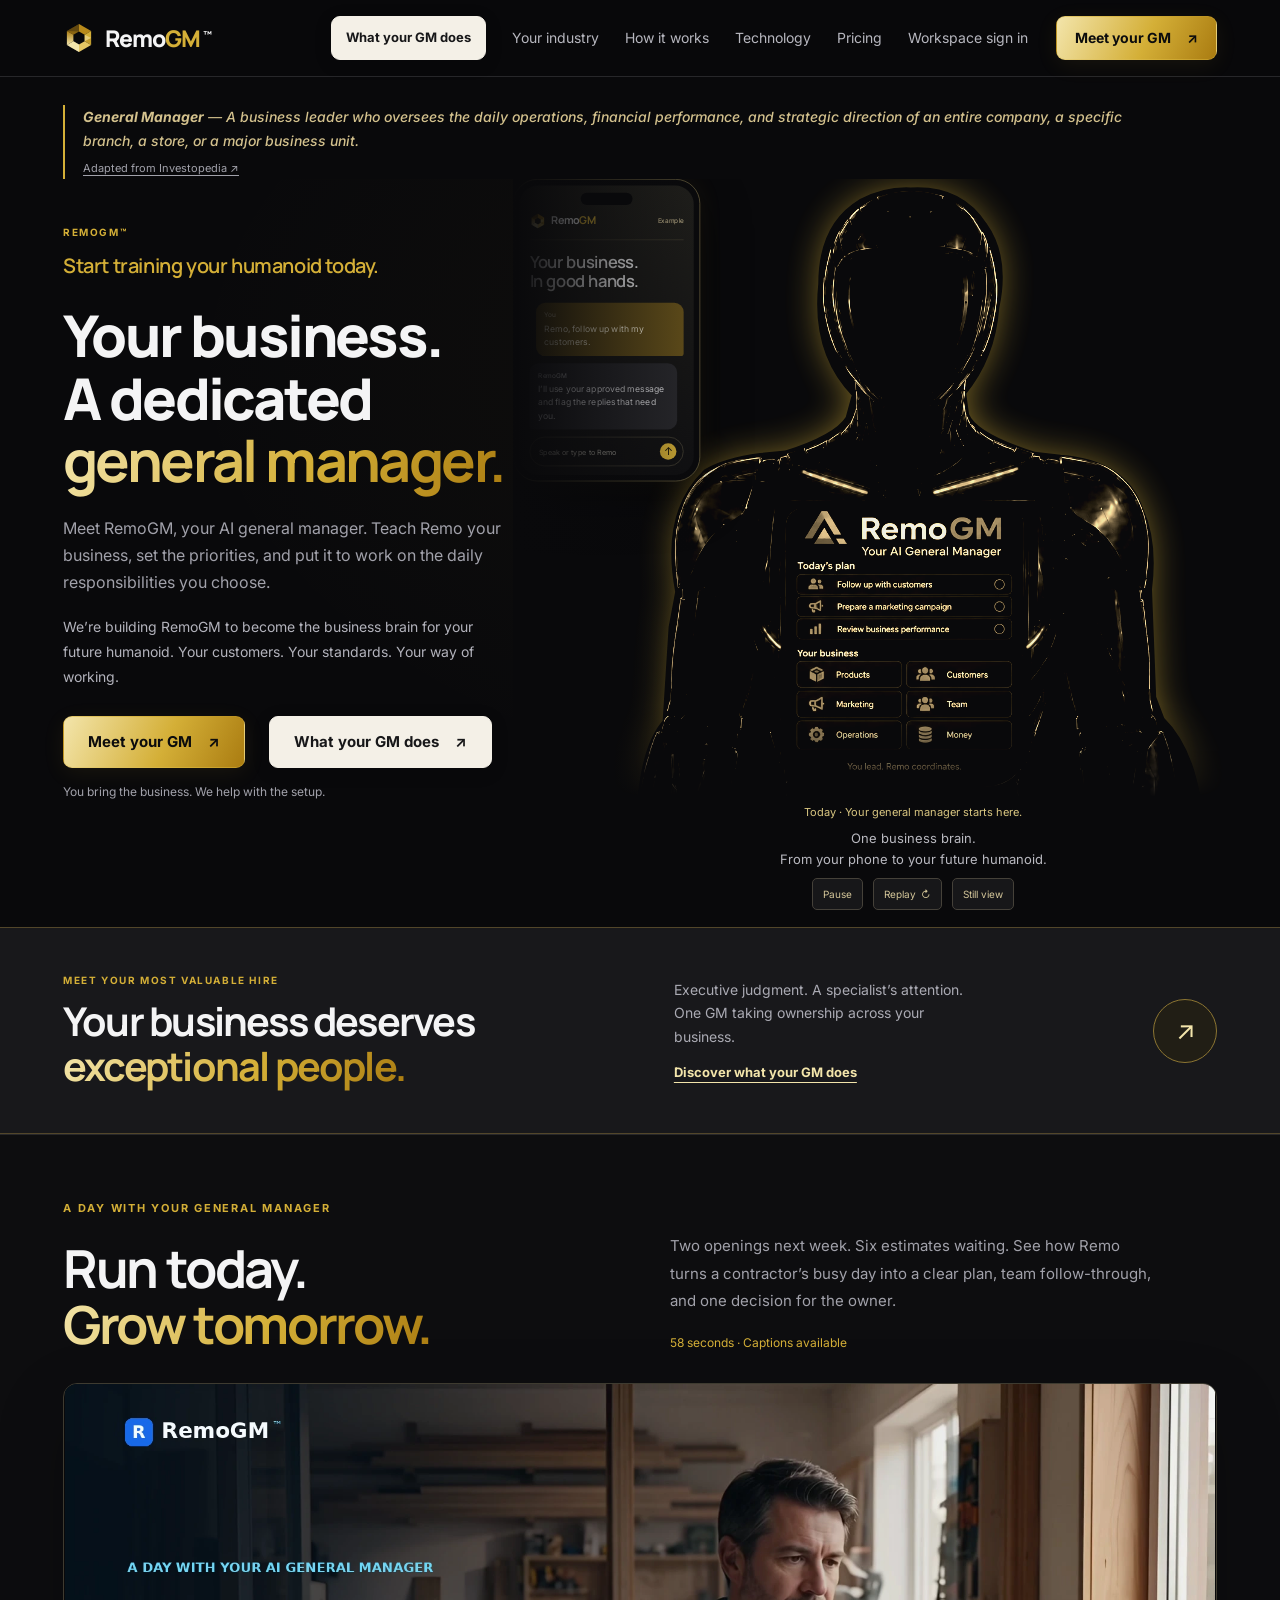
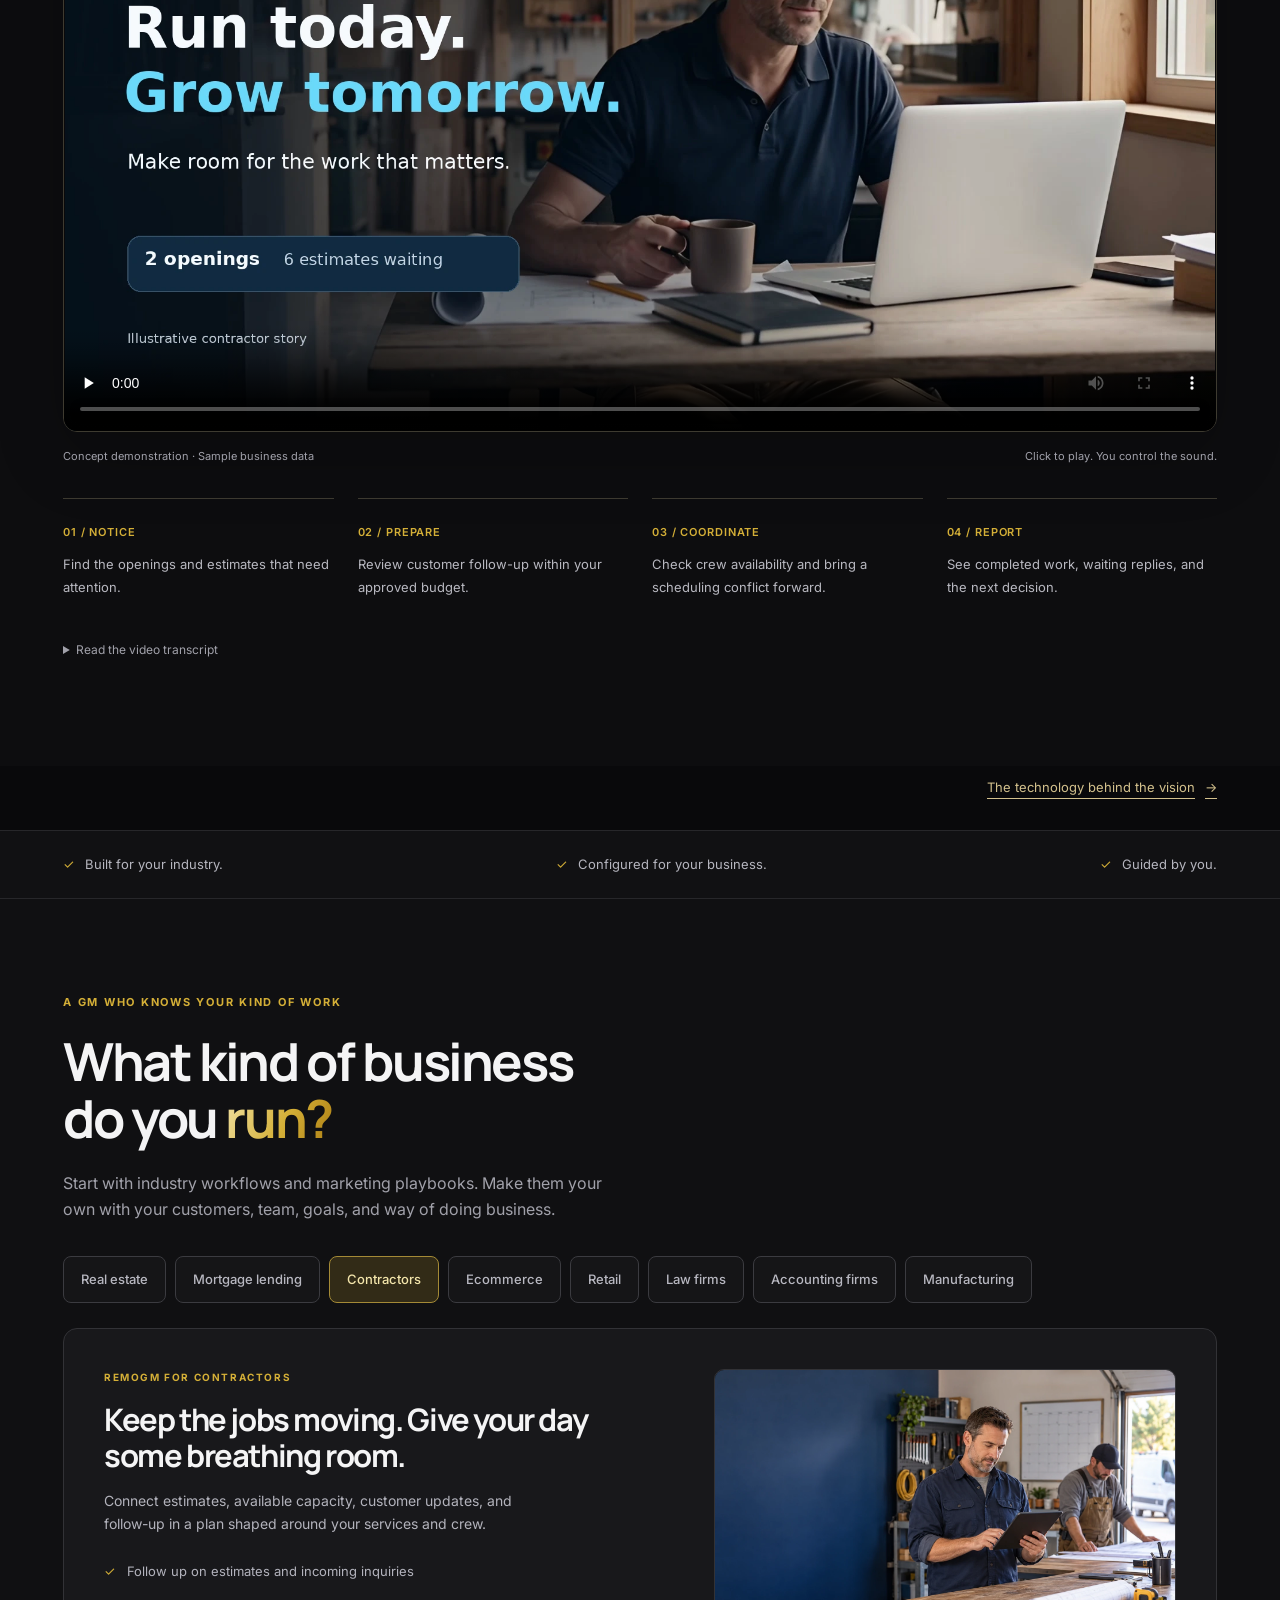
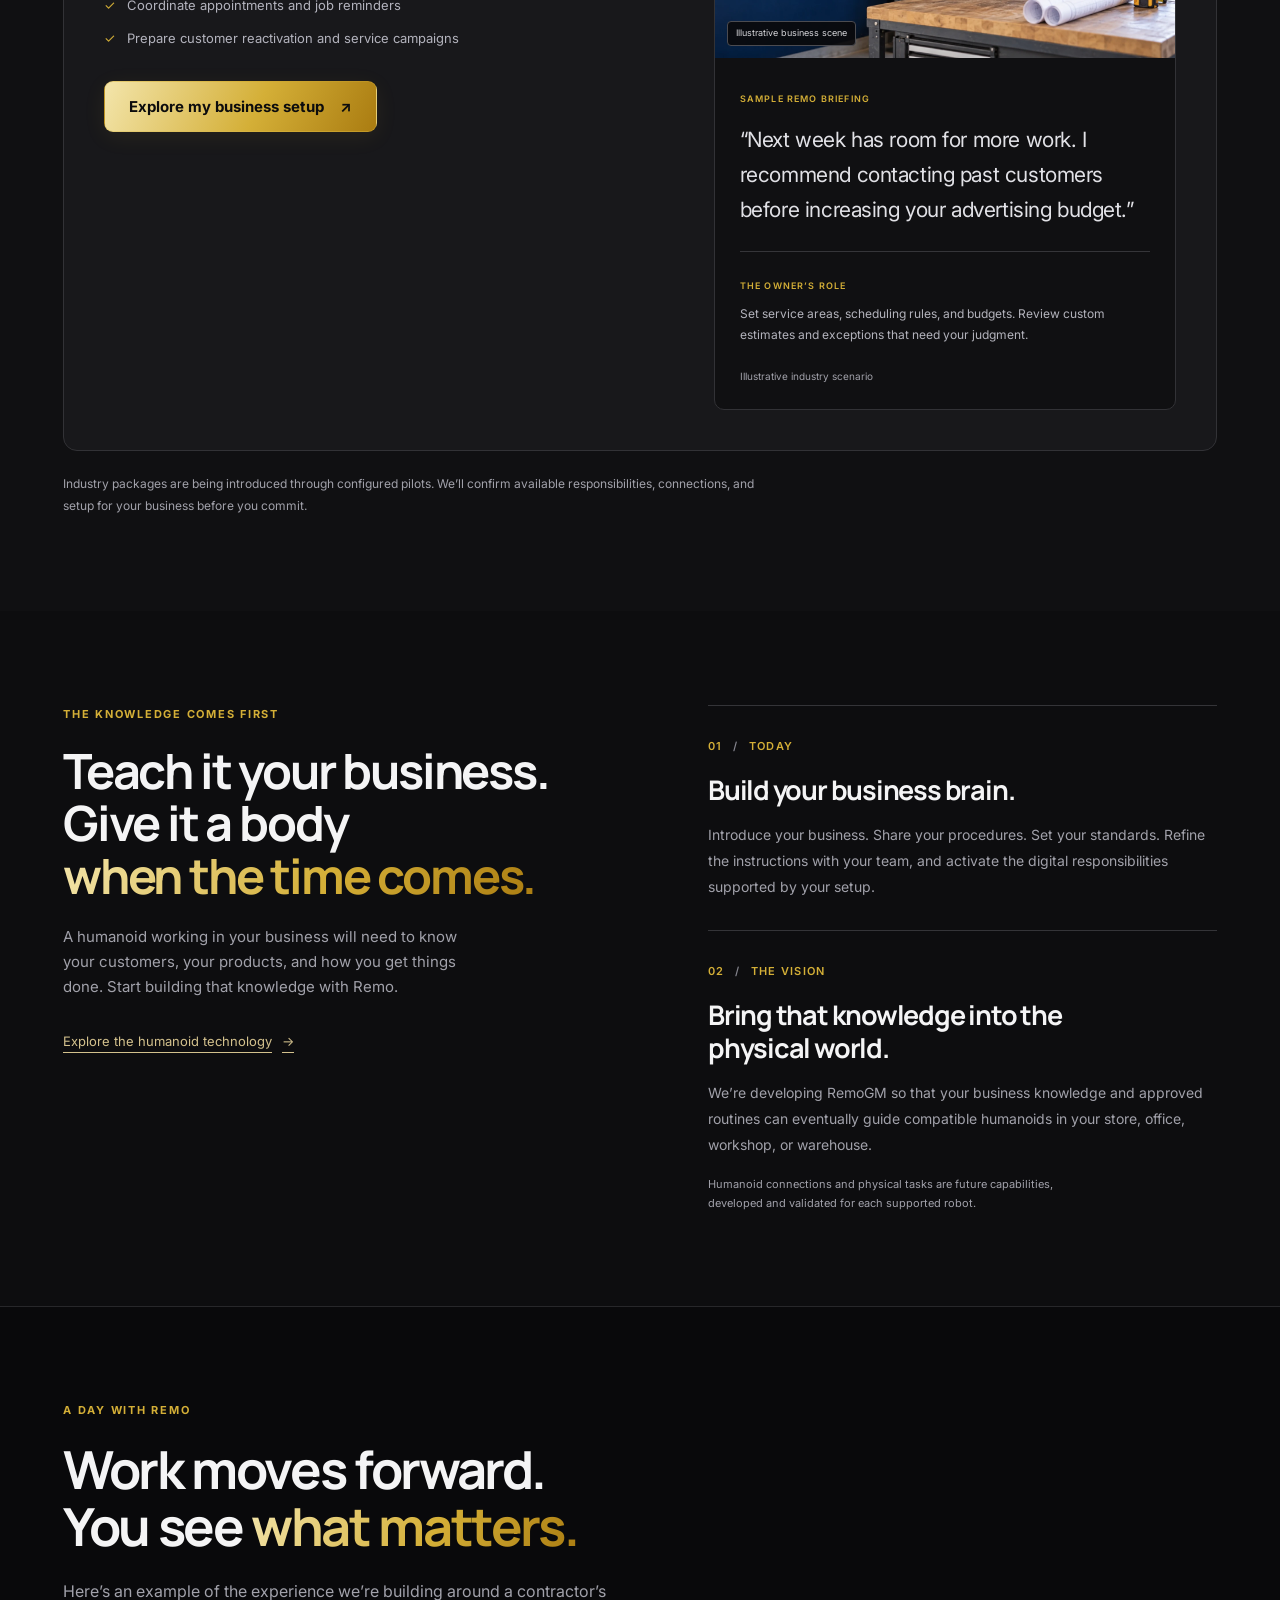
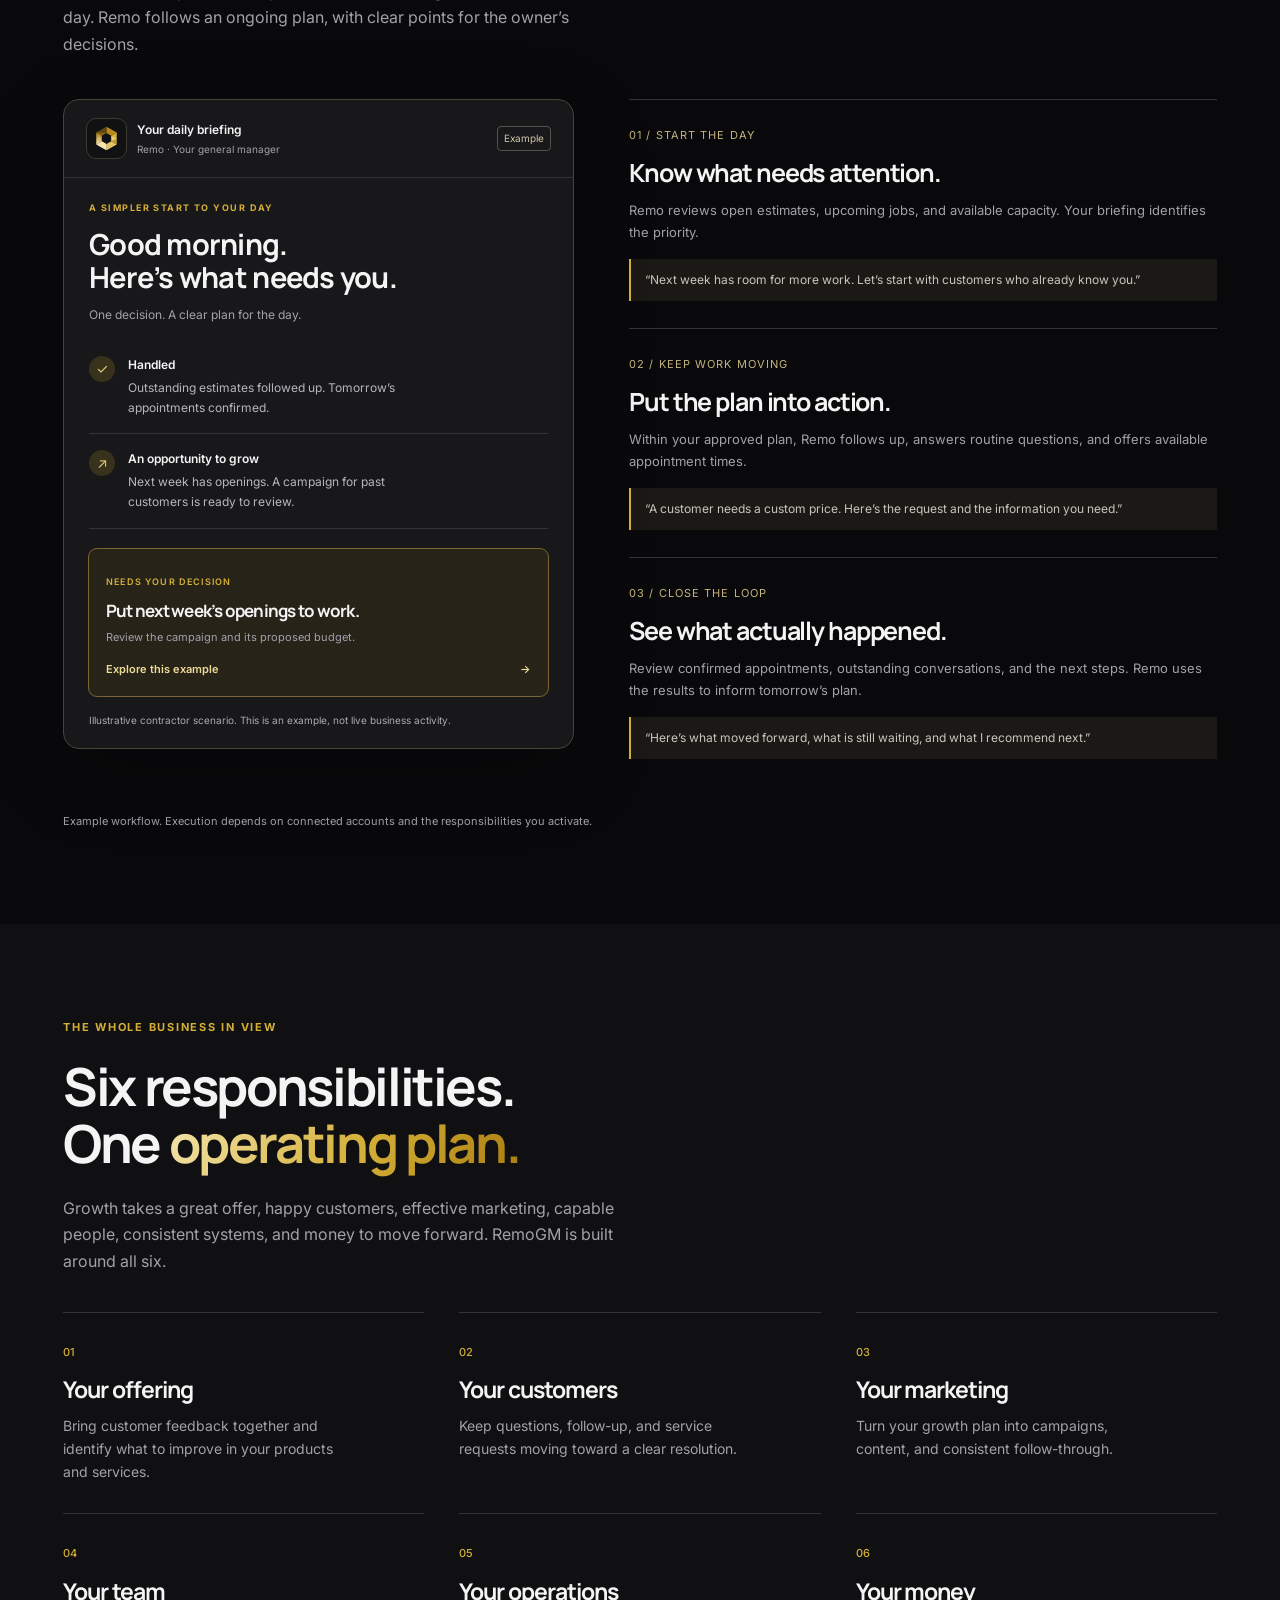
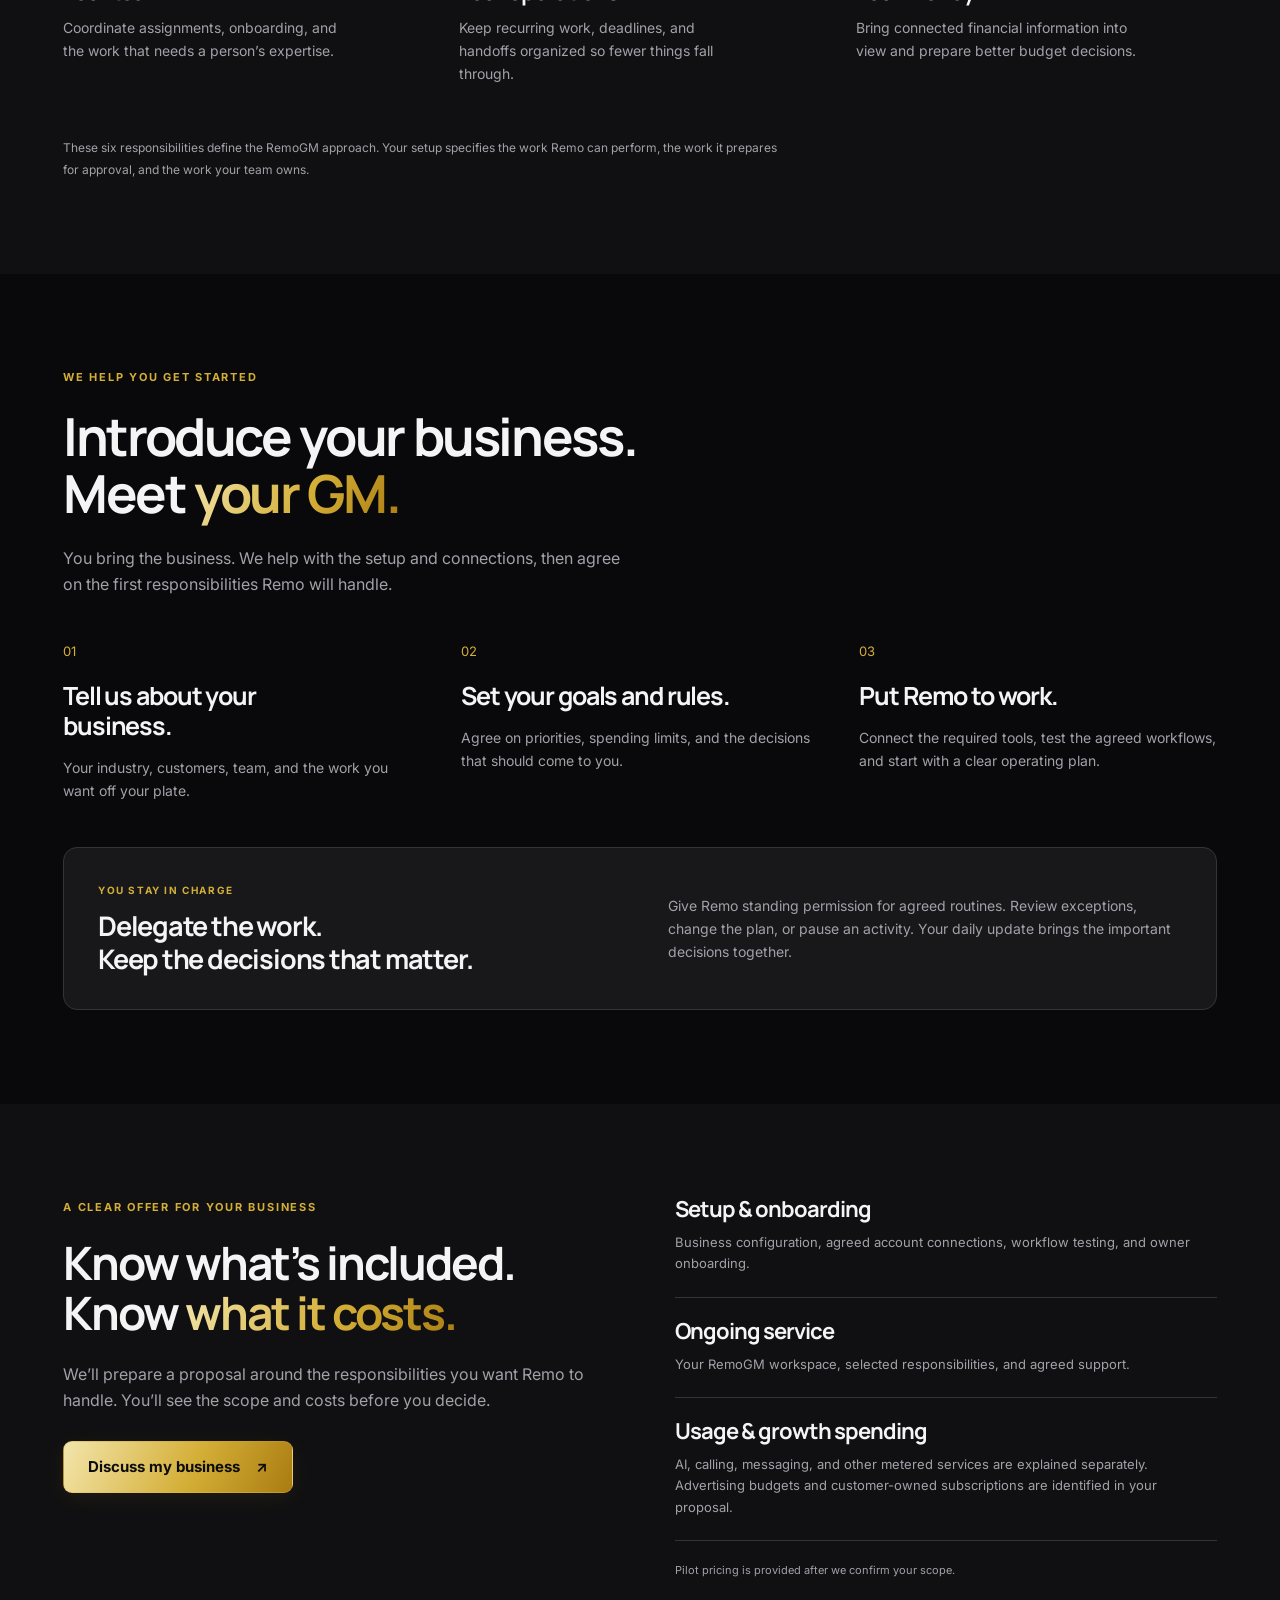
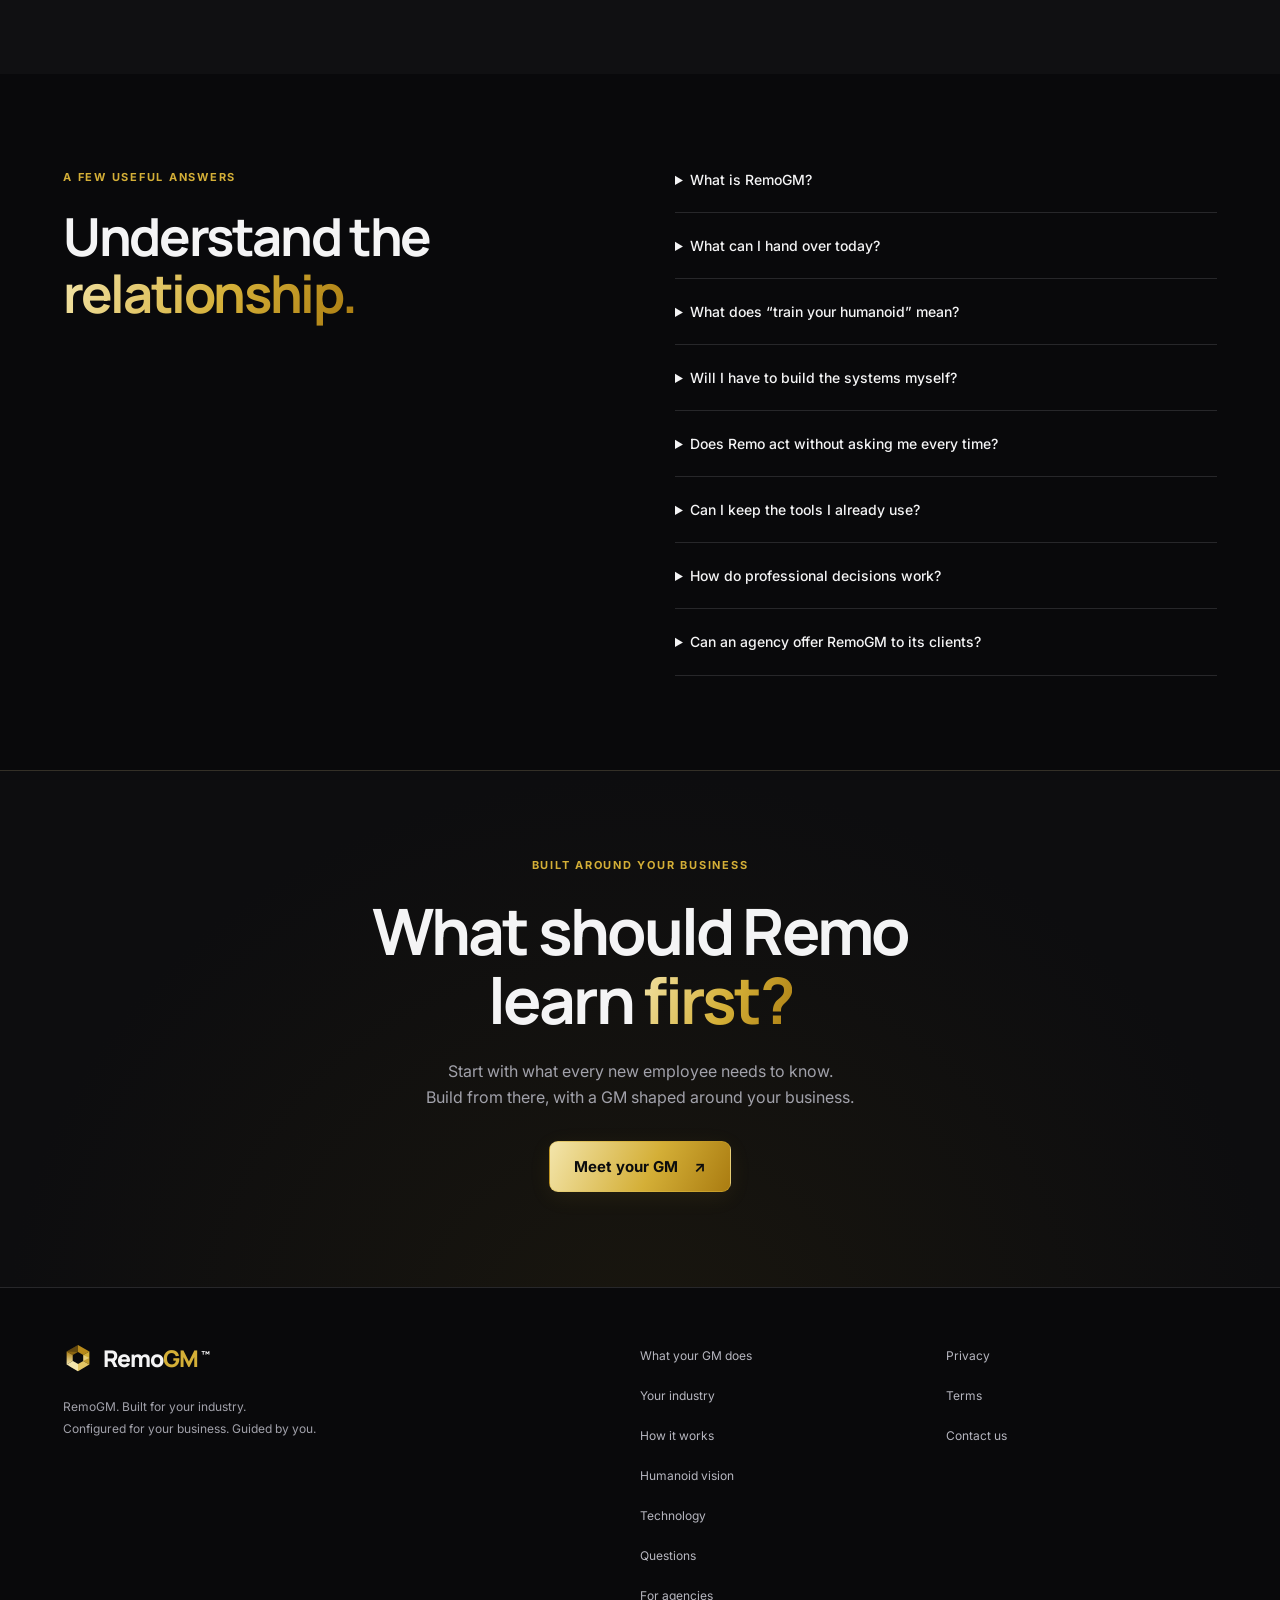
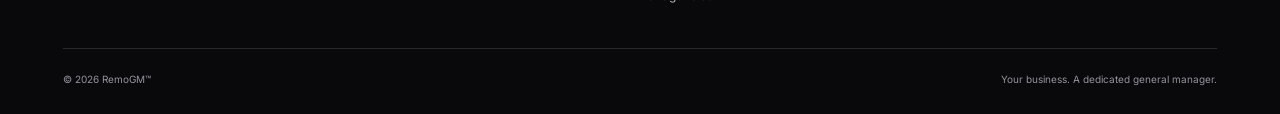
==== commit bd3bd1c9: "Distinguish capability badges and align GM introduction links" ====
--- a/index.html
+++ b/index.html
@@ -8,22 +8,22 @@
 <meta property="og:site_name" content="RemoGM™"><meta property="og:title" content="RemoGM™ | Your business. A dedicated general manager."><meta property="og:description" content="Start training your humanoid today. Your business. A dedicated general manager. Meet RemoGM™."><meta property="og:image" content="https://remogm.com/assets/remogm-humanoid-v1.webp"><meta property="og:image:alt" content="RemoGM humanoid concept with a business dashboard"><meta property="og:type" content="website"><meta property="og:url" content="https://remogm.com/">
 <link rel="icon" href="favicon.svg?v=20261020-gold" type="image/svg+xml"><link rel="preconnect" href="https://fonts.googleapis.com"><link rel="preconnect" href="https://fonts.gstatic.com" crossorigin><link href="https://fonts.googleapis.com/css2?family=Inter:wght@400;500;600;700&amp;family=Manrope:wght@400;500;600;700;800&amp;display=swap" rel="stylesheet">
 <link rel="stylesheet" href="site.css?v=20261020-gm"><link rel="stylesheet" href="/capabilities.css?v=20261020-2"><script src="site.js?v=20261019-industries" defer></script><script src="hero-morph.js?v=20261019-green-glow" defer></script>
-<link rel="stylesheet" href="/black-gold.css?v=20261020-2">
+<link rel="stylesheet" href="/black-gold.css?v=20261020-cta">
 </head>
 <body>
 <a class="skip" href="#main">Skip to content</a>
 <header class="site-header"><div class="wrap header-inner">
 <a class="logo" href="#top" aria-label="RemoGM™ home"><img src="remoblue-emblem.svg?v=20261020-gold" alt="" width="32" height="32"><span>Remo<span class="blue">GM</span><sup class="trademark">™</sup></span></a>
 <nav class="desktop-nav" aria-label="Primary"><a class="nav-capabilities" href="/your-gm/">What your GM does</a><a href="#industries">Your industry</a><a href="#how">How it works</a><a href="/technology/">Technology</a><a href="#pricing">Pricing</a><a href="https://remoblue-platform.onrender.com">Workspace sign in</a></nav>
-<a class="btn btn-small header-cta" href="book.html">Meet your GM <span aria-hidden="true">↗</span></a><button class="menu-toggle" type="button" aria-expanded="false" aria-controls="mobile-nav" aria-label="Open navigation">☰</button></div>
-<nav class="mobile-nav" id="mobile-nav" aria-label="Mobile navigation" hidden><a class="nav-capabilities" href="/your-gm/">What your GM does</a><a href="#industries">Your industry</a><a href="#how">How it works</a><a href="/technology/">Technology</a><a href="#pricing">Pricing</a><a href="https://remoblue-platform.onrender.com">Workspace sign in</a><a href="book.html">Meet your GM</a></nav></header>
+<a class="btn btn-small header-cta" href="/your-gm/">Meet your GM <span aria-hidden="true">↗</span></a><button class="menu-toggle" type="button" aria-expanded="false" aria-controls="mobile-nav" aria-label="Open navigation">☰</button></div>
+<nav class="mobile-nav" id="mobile-nav" aria-label="Mobile navigation" hidden><a class="nav-capabilities" href="/your-gm/">What your GM does</a><a href="#industries">Your industry</a><a href="#how">How it works</a><a href="/technology/">Technology</a><a href="#pricing">Pricing</a><a href="https://remoblue-platform.onrender.com">Workspace sign in</a><a href="/your-gm/">Meet your GM</a></nav></header>
 <main id="main">
 <div class="wrap definition-wrap" id="top"><aside class="definition" aria-label="General manager definition"><p><span class="definition-title">General Manager</span><span aria-hidden="true"> — </span><strong>A business leader who oversees the daily operations, financial performance, and strategic direction of an entire company, a specific branch, a store, or a major business unit.</strong></p><a href="https://www.investopedia.com/terms/g/general-manager.asp" target="_blank" rel="noopener noreferrer">Adapted from Investopedia <span aria-hidden="true">↗</span></a></aside></div>
 <section class="hero-stage" aria-labelledby="hero-heading"><div class="hero wrap">
 <div class="hero-copy"><p class="eyebrow">RemoGM™</p><p class="hero-tagline">Start training your humanoid today.</p><h1 id="hero-heading">Your business.<br>A dedicated<br><em>general manager.</em></h1>
 <p class="hero-lede">Meet RemoGM, your AI general manager. Teach Remo your business, set the priorities, and put it to work on the daily responsibilities you choose.</p>
 <p class="hero-future">We’re building RemoGM to become the business brain for your future humanoid. Your customers. Your standards. Your way of working.</p>
-<div class="actions"><a class="btn" href="book.html">Meet your GM <span aria-hidden="true">↗</span></a><a class="text-link hero-capabilities-link" href="/your-gm/">What your GM does <span aria-hidden="true">↗</span></a></div><p class="setup-note">You bring the business. We help with the setup.</p></div>
+<div class="actions"><a class="btn" href="/your-gm/">Meet your GM <span aria-hidden="true">↗</span></a><a class="btn btn-capabilities" href="/your-gm/">What your GM does <span aria-hidden="true">↗</span></a></div><p class="setup-note">You bring the business. We help with the setup.</p></div>
 <figure class="hero-media morph-hero" id="hero-visual" aria-labelledby="morph-caption">
 <div class="morph-stage" aria-hidden="true">
 <svg class="morph-glow" viewBox="0 0 1536 1024" preserveAspectRatio="xMidYMid slice" focusable="false" aria-hidden="true" xmlns="http://www.w3.org/2000/svg"><defs><path id="hero-robot-silhouette" d="M300 1100 L318 1024 Q326 937 359 900 L369 743 L380 684 Q355 554 426 486 Q457 468 515 460 L557 456 Q642 429 662 397 L673 357 Q605 288 617 174 Q617 78 682 39 Q722 18 764 20 Q845 15 885 77 Q923 130 905 213 Q899 295 850 354 L855 391 Q869 426 969 458 L1012 463 Q1118 471 1144 549 Q1168 602 1158 680 L1165 859 L1179 896 Q1224 940 1238 1024 L1250 1100 Z"/><filter id="hero-gold-halo" x="-30%" y="-25%" width="160%" height="150%" color-interpolation-filters="sRGB"><feGaussianBlur stdDeviation="30"/></filter><mask id="hero-gold-exterior" maskUnits="userSpaceOnUse" x="0" y="0" width="1536" height="1024"><rect width="1536" height="1024" fill="white"/><use href="#hero-robot-silhouette" fill="black" stroke="black" stroke-width="12"/></mask></defs><g opacity=".65" mask="url(#hero-gold-exterior)"><use href="#hero-robot-silhouette" fill="#d4af37" filter="url(#hero-gold-halo)"/></g></svg>
@@ -80,7 +80,7 @@
 <details><summary>How do professional decisions work?</summary><p>Your team retains the professional judgments, licensed work, and sign-offs required in your industry. Remo helps coordinate the surrounding information and work within the agreed scope.</p></details>
 <details><summary>Can an agency offer RemoGM to its clients?</summary><p>Yes, we’re developing the agency offering alongside direct business setups. Contact us about your client industries and the services you want to manage. We’ll discuss current partner availability and the responsibilities for each client.</p></details>
 </div></div></section>
-<section class="final-cta"><div class="wrap"><p class="eyebrow">Built around your business</p><h2>What should Remo<br>learn <em>first?</em></h2><p>Start with what every new employee needs to know.<br>Build from there, with a GM shaped around your business.</p><a class="btn" href="book.html">Meet your GM <span aria-hidden="true">↗</span></a></div></section>
+<section class="final-cta"><div class="wrap"><p class="eyebrow">Built around your business</p><h2>What should Remo<br>learn <em>first?</em></h2><p>Start with what every new employee needs to know.<br>Build from there, with a GM shaped around your business.</p><a class="btn" href="/your-gm/">Meet your GM <span aria-hidden="true">↗</span></a></div></section>
 </main>
 <footer class="site-footer"><div class="wrap"><div class="footer-main"><div><a class="logo" href="#top" aria-label="RemoGM™ home"><img src="remoblue-emblem.svg?v=20261020-gold" alt="" width="30" height="30"><span>Remo<span class="blue">GM</span><sup class="trademark">™</sup></span></a><p>RemoGM. Built for your industry.<br>Configured for your business. Guided by you.</p></div><nav aria-label="Footer"><a href="/your-gm/">What your GM does</a><a href="#industries">Your industry</a><a href="#how">How it works</a><a href="#future">Humanoid vision</a><a href="/technology/">Technology</a><a href="#faq">Questions</a><a href="book.html?industry=agency">For agencies</a></nav><nav aria-label="Legal and contact"><a href="/privacy">Privacy</a><a href="/terms">Terms</a><a href="mailto:remo@remogroup.ai">Contact us</a></nav></div><div class="footer-base"><span>© 2026 RemoGM™</span><span>Your business. A dedicated general manager.</span></div></div></footer>
 </body>
--- a/black-gold.css
+++ b/black-gold.css
@@ -36,6 +36,16 @@
   box-shadow:0 5px 22px #d4af3714;transition:box-shadow .2s,border-color .2s,transform .2s;
 }
 .btn:hover,.btn-primary:hover,.gm-presentation .btn.gm-gold-btn:hover{background:var(--gold-gradient);color:#09090b;border-color:#f3e5ab;box-shadow:0 6px 28px #d4af3729;transform:translateY(-1px)}
+/* Ivory capability badges distinguish discovery from the gold Meet your GM action. */
+.btn.btn-capabilities,.desktop-nav .nav-capabilities,.mobile-nav .nav-capabilities{
+  background:#f4f0e7;color:#171719;border:1px solid #f4f0e7;border-radius:9px;
+  font-weight:700;text-decoration:none;box-shadow:0 4px 18px #0002;
+}
+.btn.btn-capabilities:hover,.desktop-nav .nav-capabilities:hover,.mobile-nav .nav-capabilities:hover{
+  background:#fffdf7;color:#09090b;border-color:#fffdf7;box-shadow:0 6px 24px #f4f0e714;
+}
+.desktop-nav .nav-capabilities{padding:10px 14px;font-size:13px;white-space:nowrap}
+.mobile-nav .nav-capabilities{display:inline-flex;align-items:center;min-height:44px;padding:10px 16px;margin:8px 0}
 .btn-ghost,.light .btn-ghost{background:transparent;color:var(--text);border-color:#454549;box-shadow:none}
 .btn-ghost:hover,.light .btn-ghost:hover{background:#202023;color:var(--gold-hi);border-color:#a18a47;box-shadow:none}
 .text-link,.back-link,.technology-discovery .text-link,.vision-layout .text-link{color:#d3c18d}
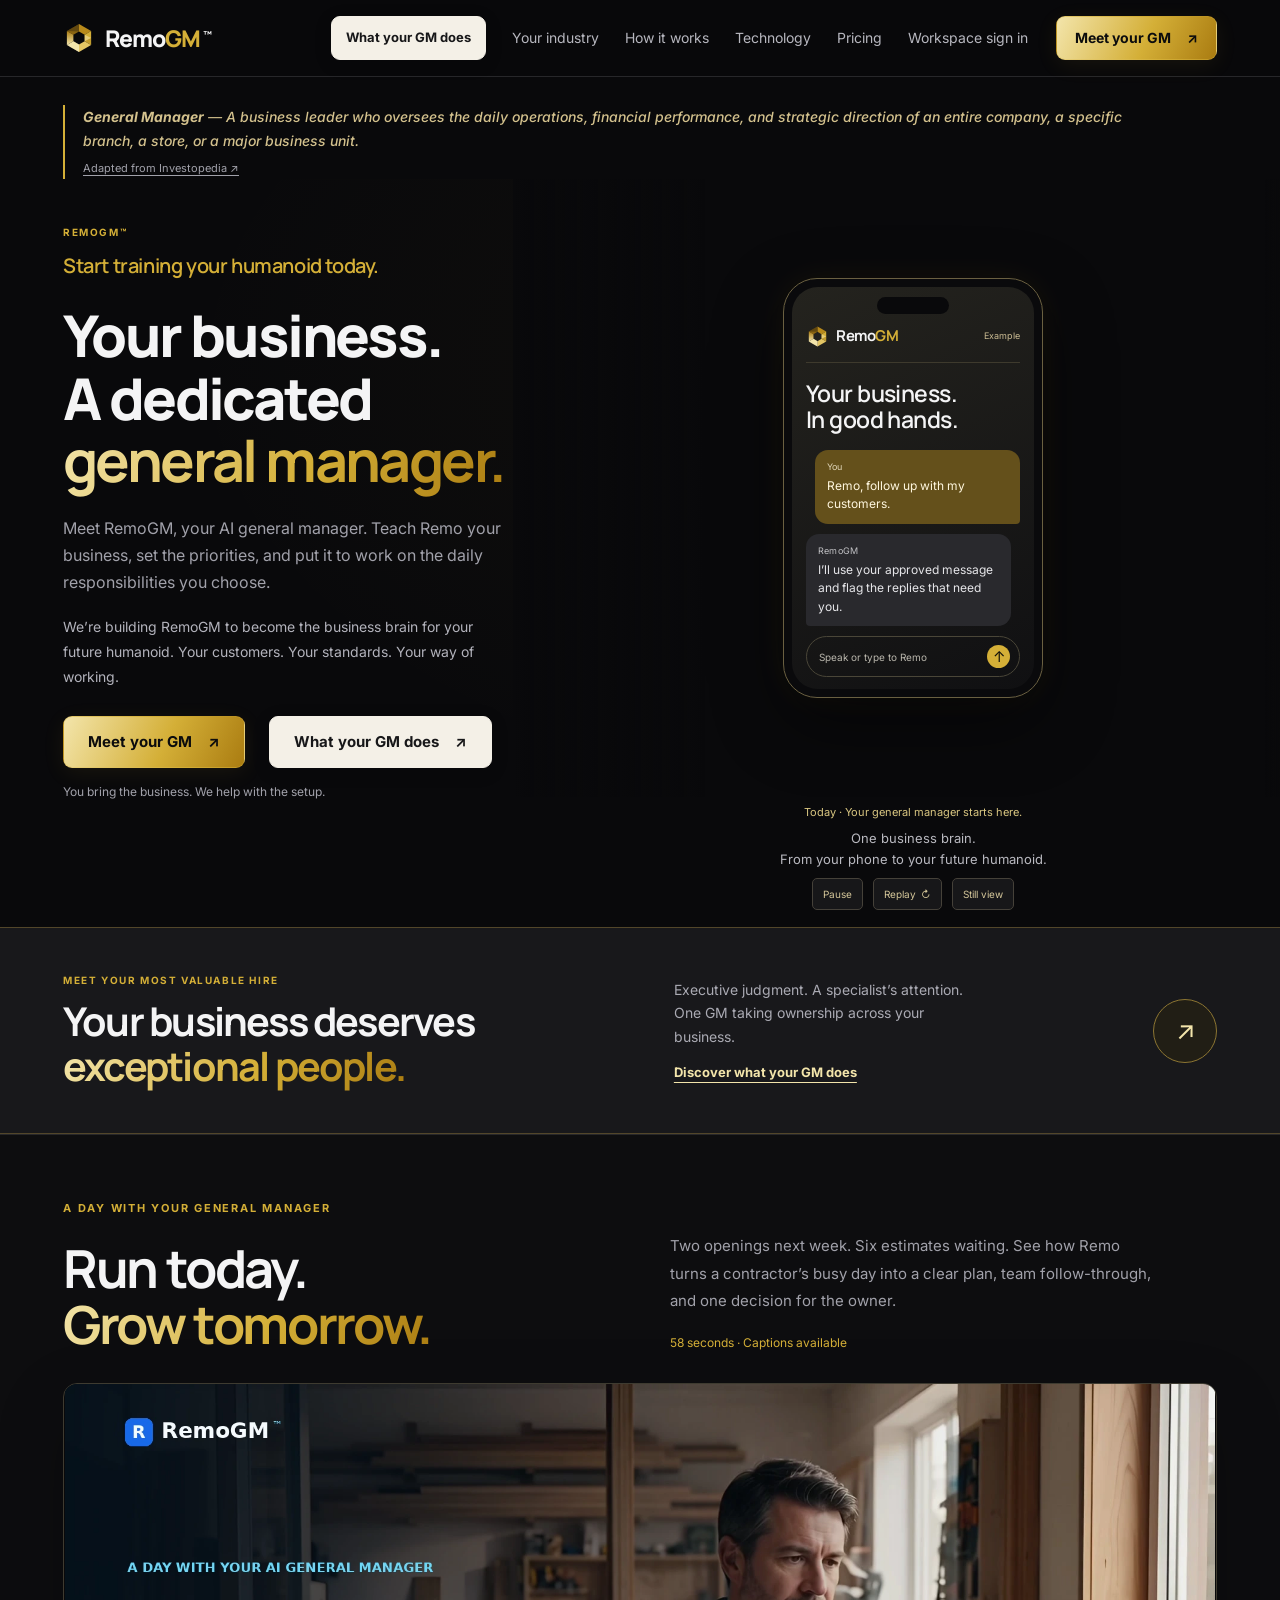
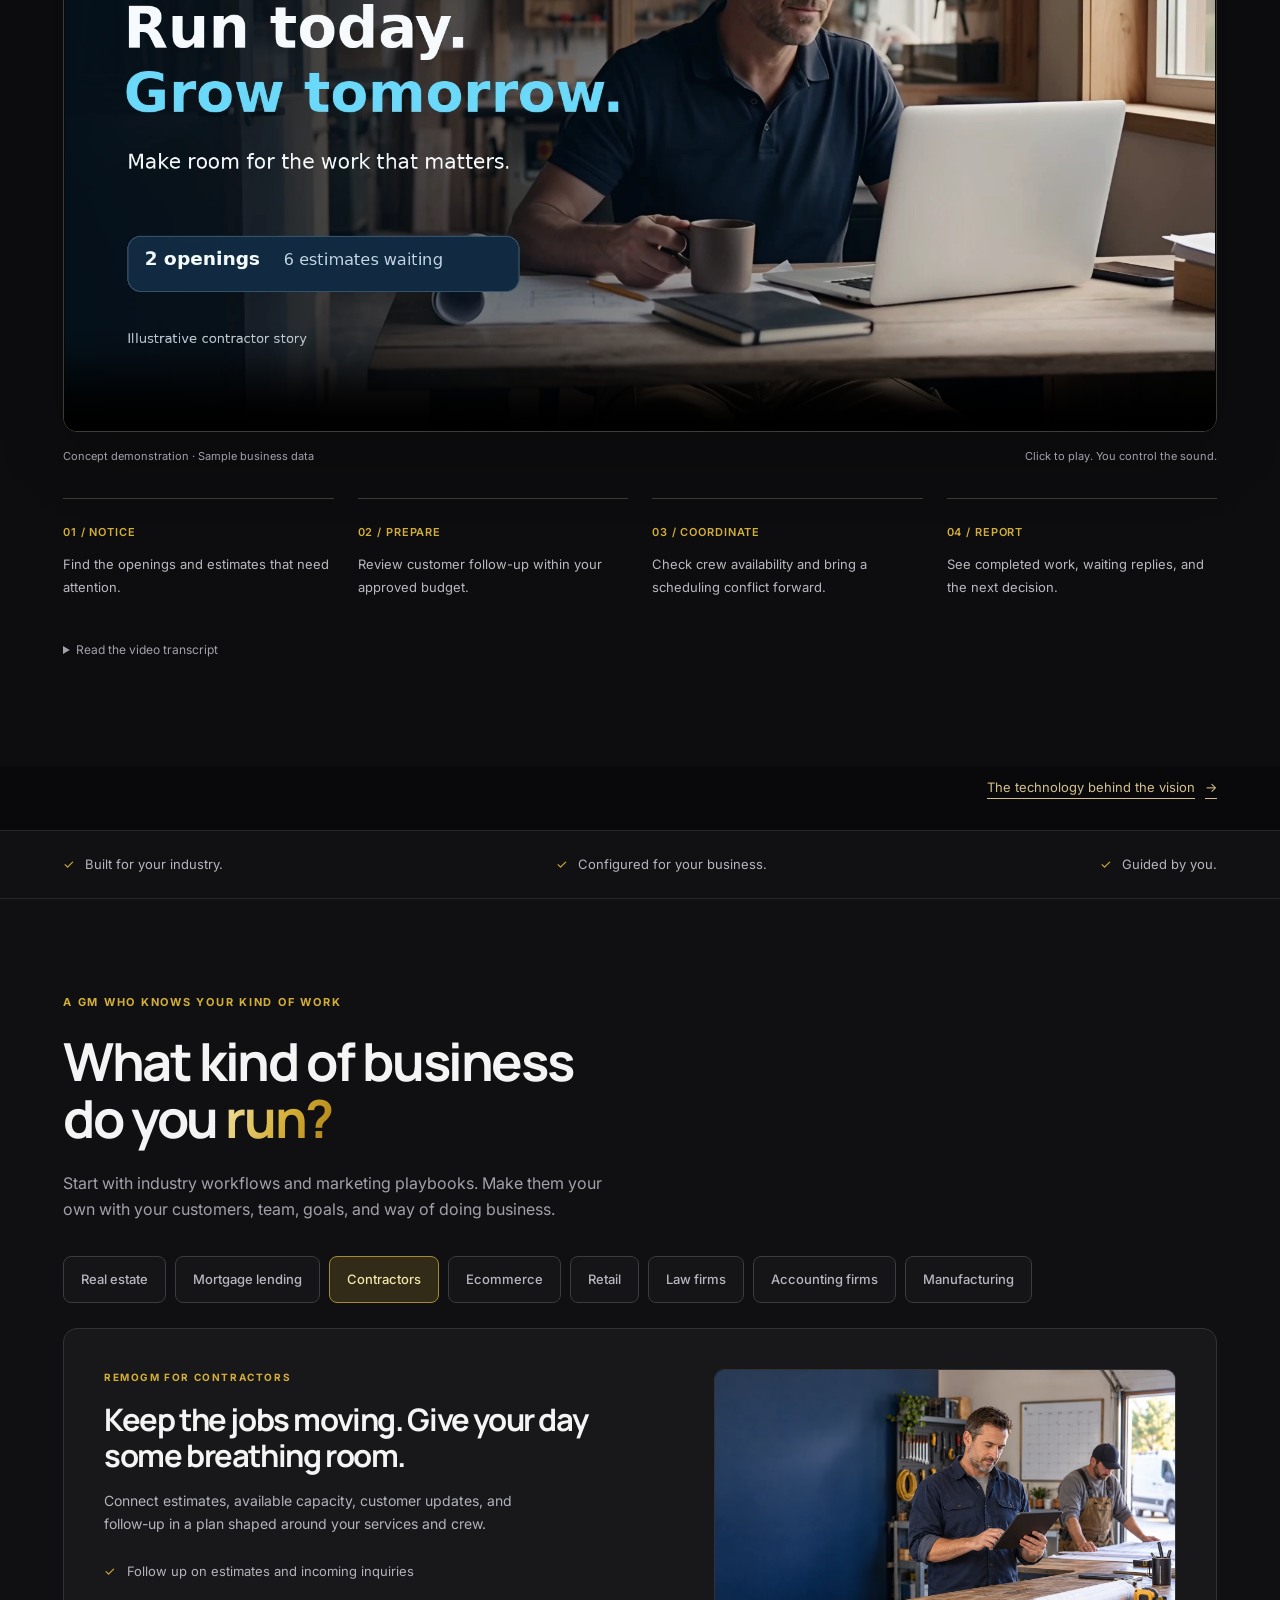
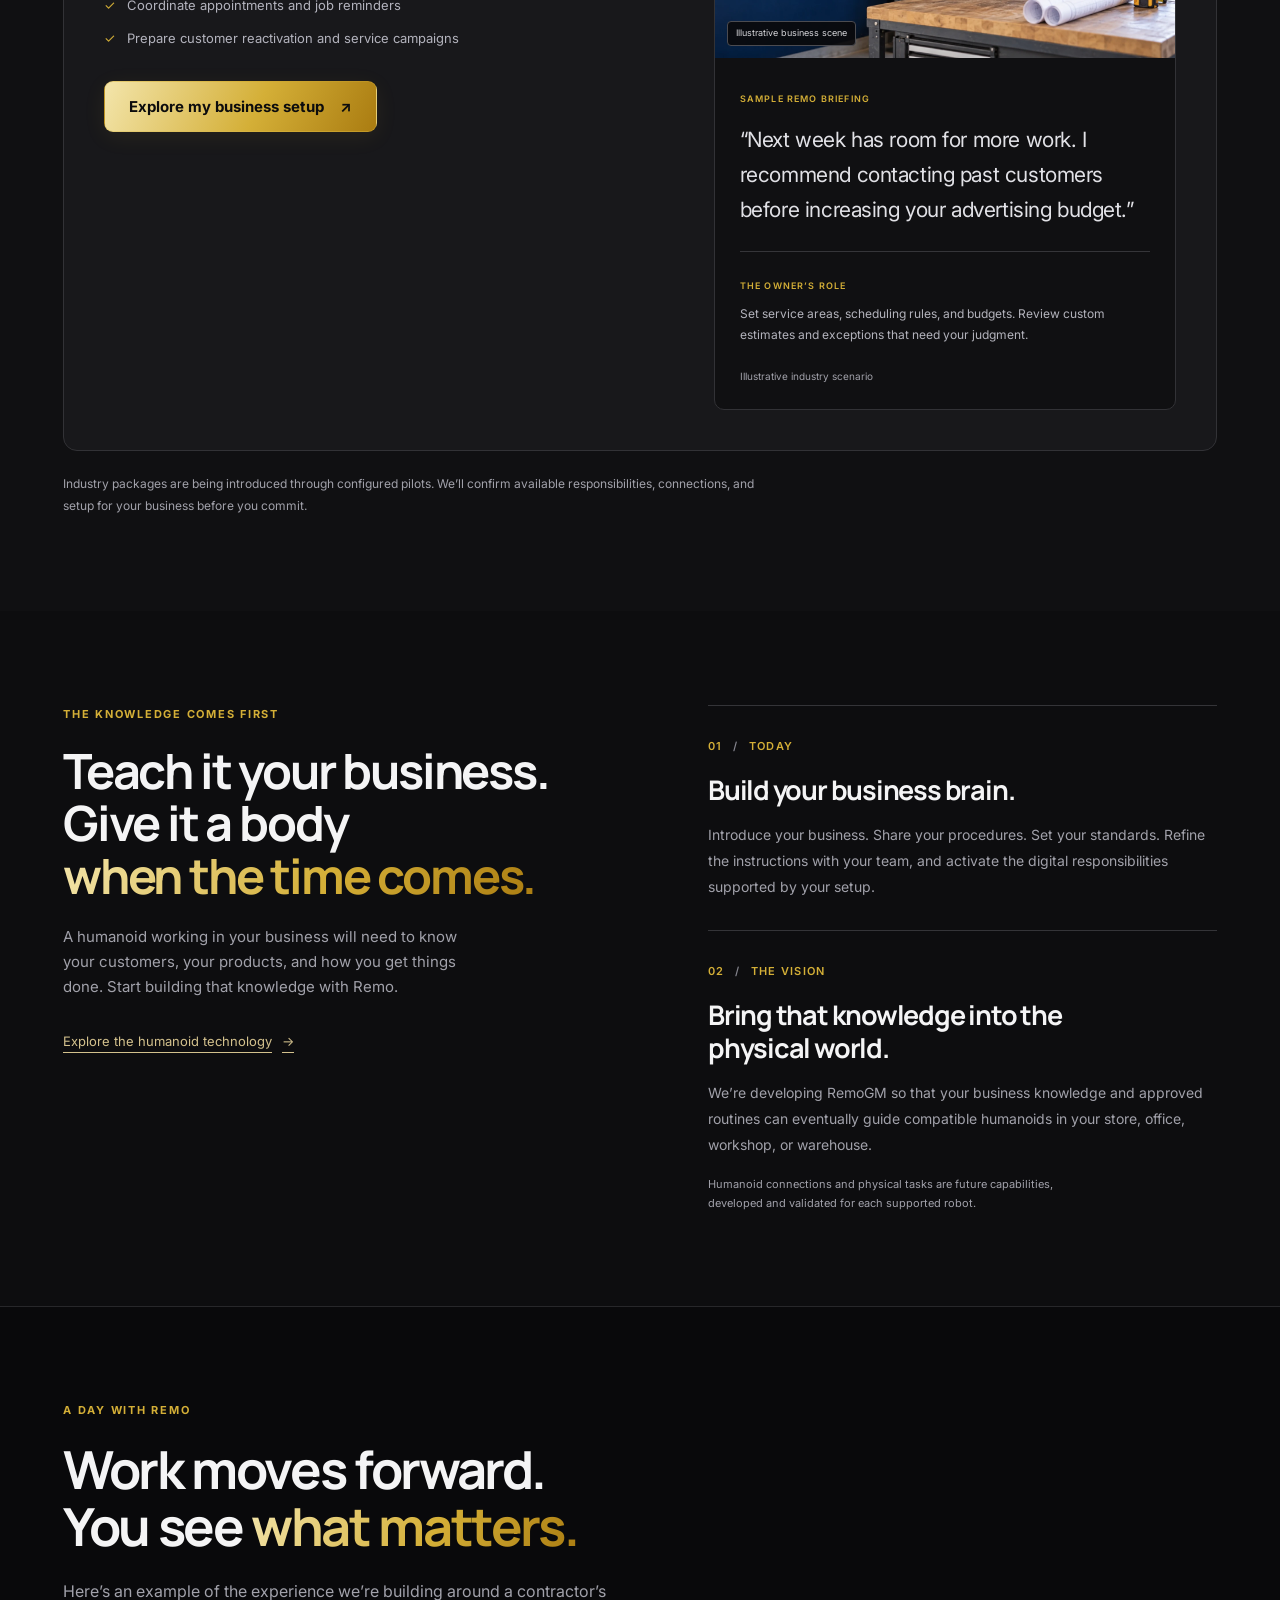
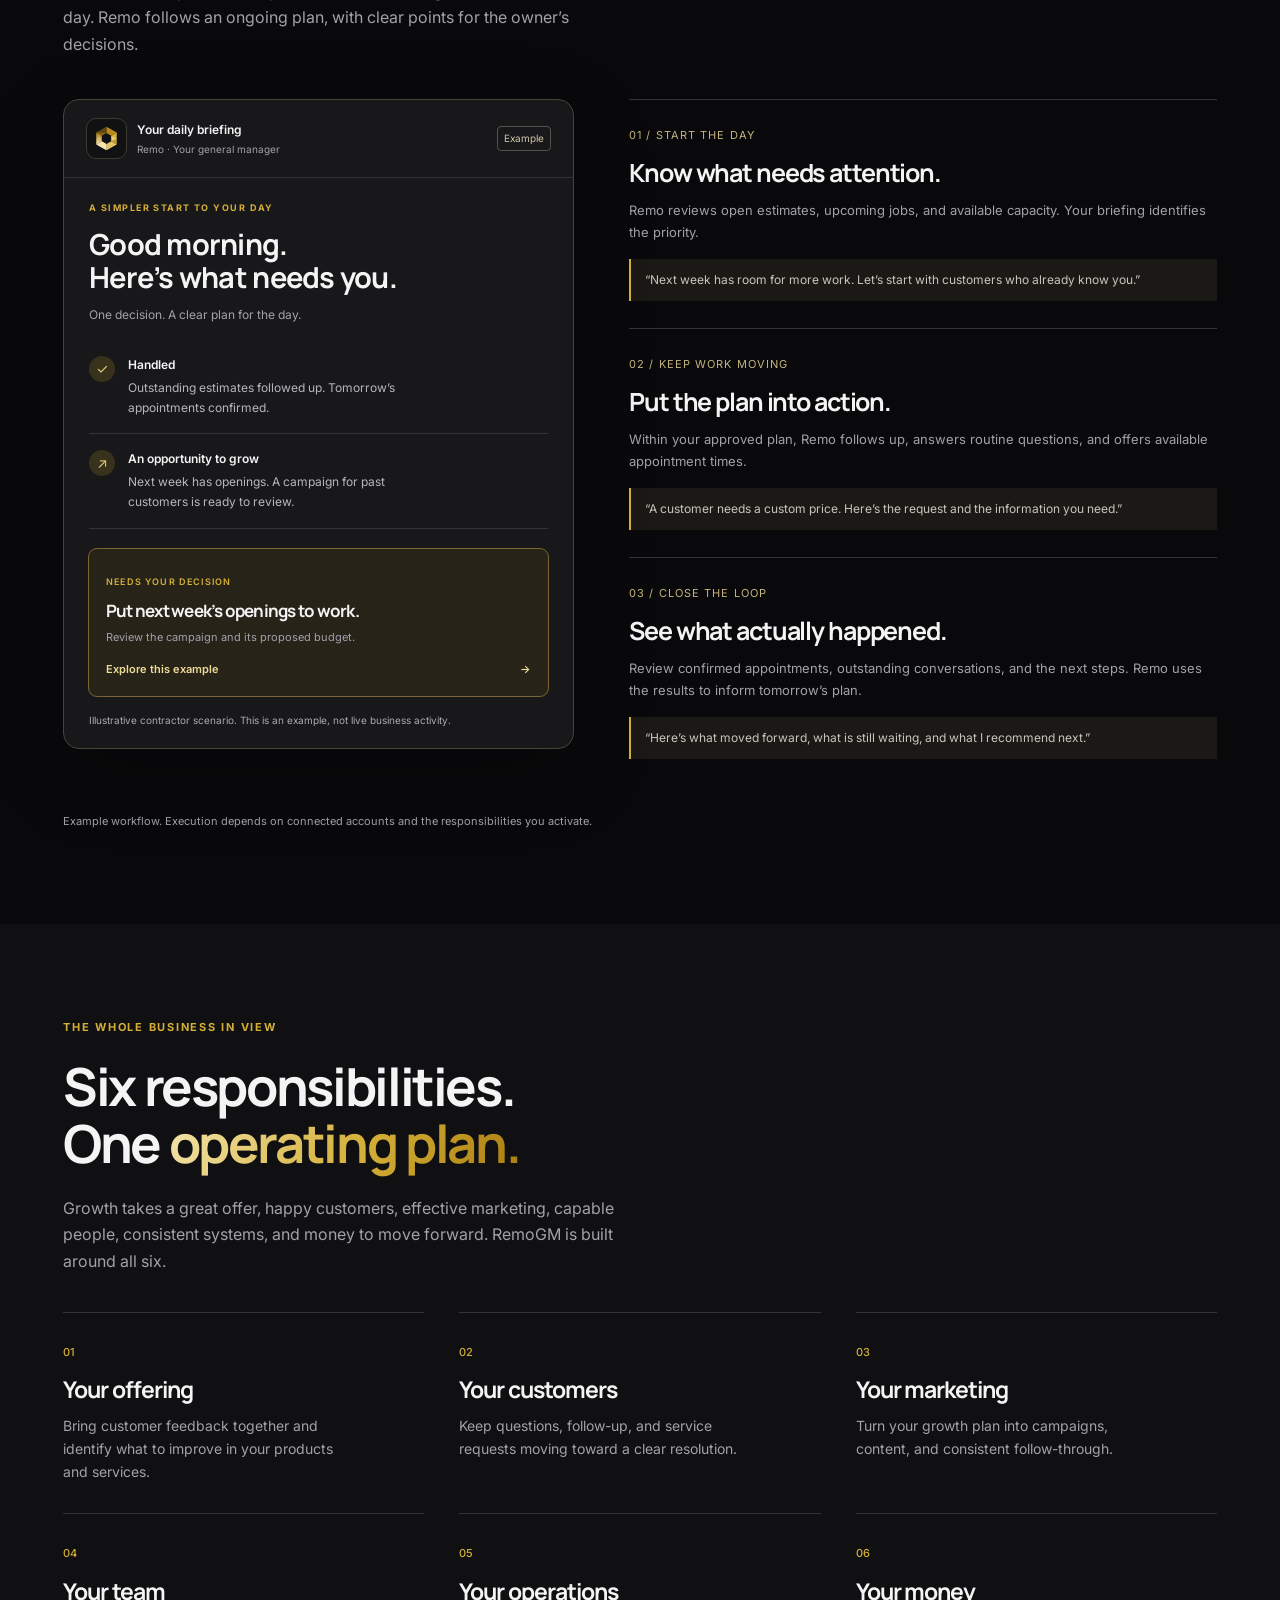
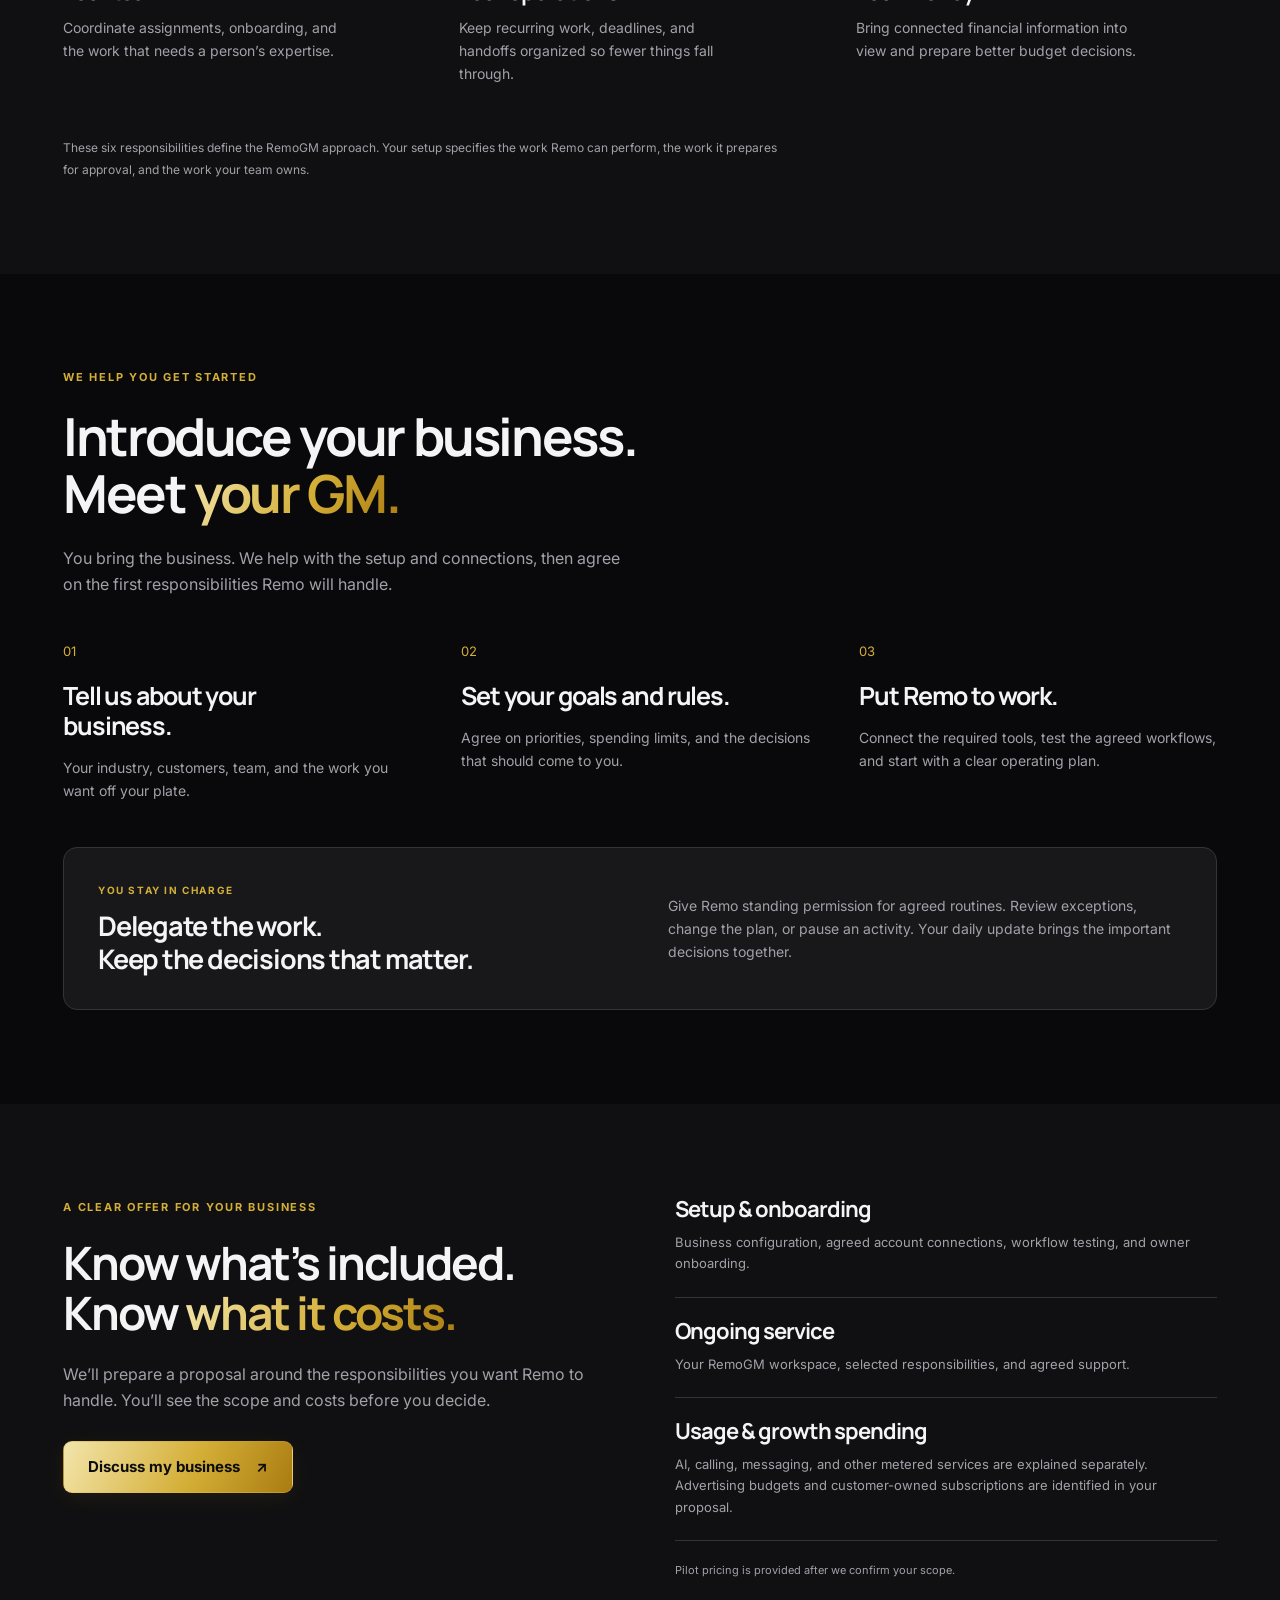
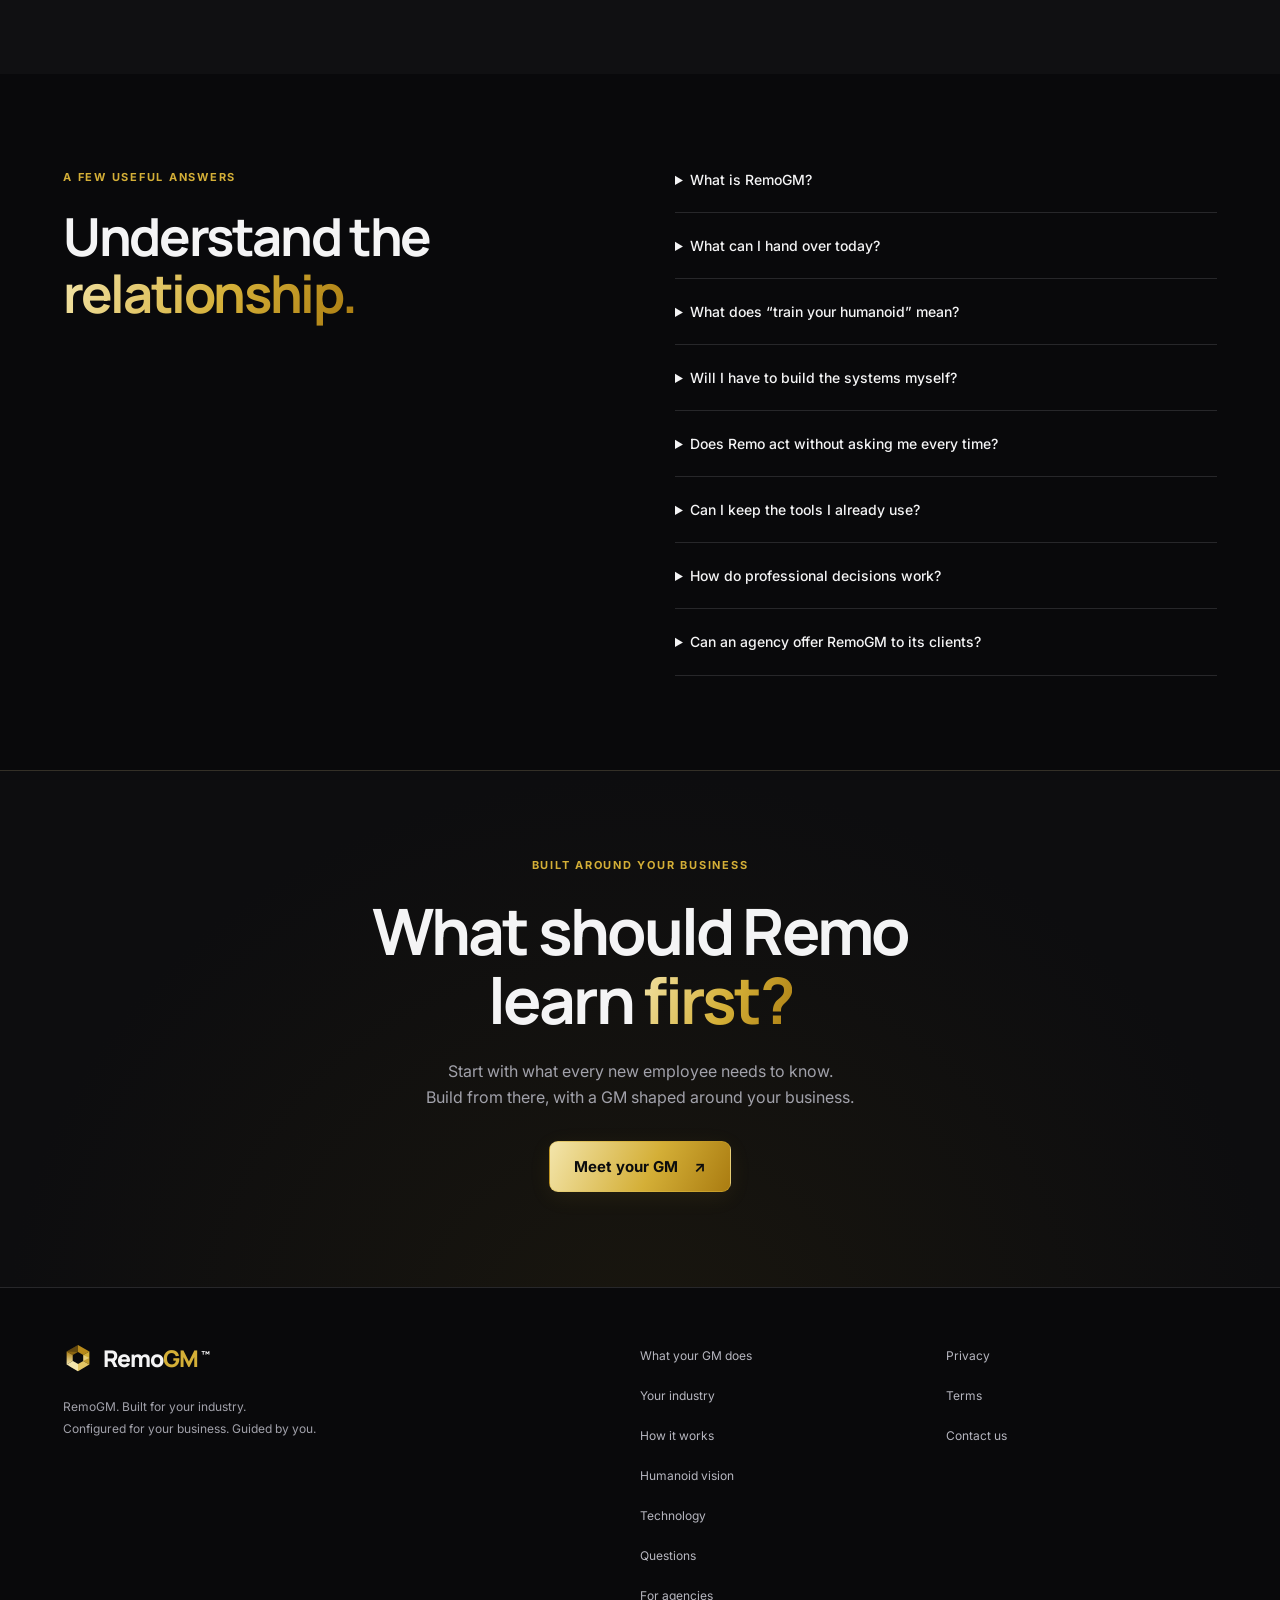
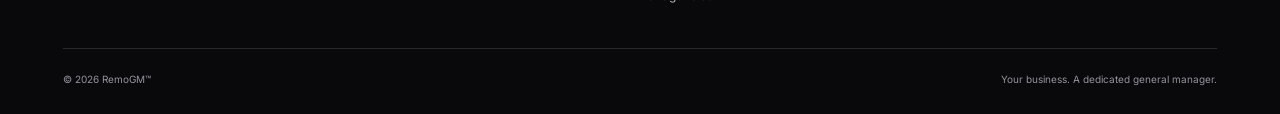
==== commit 50571ab6: "Welcome visitors with a protected live GM introduction" ====
--- a/index.html
+++ b/index.html
@@ -9,21 +9,23 @@
 <link rel="icon" href="favicon.svg?v=20261020-gold" type="image/svg+xml"><link rel="preconnect" href="https://fonts.googleapis.com"><link rel="preconnect" href="https://fonts.gstatic.com" crossorigin><link href="https://fonts.googleapis.com/css2?family=Inter:wght@400;500;600;700&amp;family=Manrope:wght@400;500;600;700;800&amp;display=swap" rel="stylesheet">
 <link rel="stylesheet" href="site.css?v=20261020-gm"><link rel="stylesheet" href="/capabilities.css?v=20261020-2"><script src="site.js?v=20261019-industries" defer></script><script src="hero-morph.js?v=20261019-green-glow" defer></script>
 <link rel="stylesheet" href="/black-gold.css?v=20261020-cta">
+<link rel="stylesheet" href="/welcome-gm.css?v=20261021-1">
+<script src="/welcome-gm.js?v=20261021-1" defer></script>
 </head>
 <body>
 <a class="skip" href="#main">Skip to content</a>
 <header class="site-header"><div class="wrap header-inner">
 <a class="logo" href="#top" aria-label="RemoGM™ home"><img src="remoblue-emblem.svg?v=20261020-gold" alt="" width="32" height="32"><span>Remo<span class="blue">GM</span><sup class="trademark">™</sup></span></a>
 <nav class="desktop-nav" aria-label="Primary"><a class="nav-capabilities" href="/your-gm/">What your GM does</a><a href="#industries">Your industry</a><a href="#how">How it works</a><a href="/technology/">Technology</a><a href="#pricing">Pricing</a><a href="https://remoblue-platform.onrender.com">Workspace sign in</a></nav>
-<a class="btn btn-small header-cta" href="/your-gm/">Meet your GM <span aria-hidden="true">↗</span></a><button class="menu-toggle" type="button" aria-expanded="false" aria-controls="mobile-nav" aria-label="Open navigation">☰</button></div>
-<nav class="mobile-nav" id="mobile-nav" aria-label="Mobile navigation" hidden><a class="nav-capabilities" href="/your-gm/">What your GM does</a><a href="#industries">Your industry</a><a href="#how">How it works</a><a href="/technology/">Technology</a><a href="#pricing">Pricing</a><a href="https://remoblue-platform.onrender.com">Workspace sign in</a><a href="/your-gm/">Meet your GM</a></nav></header>
+<a data-meet-gm class="btn btn-small header-cta" href="/your-gm/">Meet your GM <span aria-hidden="true">↗</span></a><button class="menu-toggle" type="button" aria-expanded="false" aria-controls="mobile-nav" aria-label="Open navigation">☰</button></div>
+<nav class="mobile-nav" id="mobile-nav" aria-label="Mobile navigation" hidden><a class="nav-capabilities" href="/your-gm/">What your GM does</a><a href="#industries">Your industry</a><a href="#how">How it works</a><a href="/technology/">Technology</a><a href="#pricing">Pricing</a><a href="https://remoblue-platform.onrender.com">Workspace sign in</a><a data-meet-gm href="/your-gm/">Meet your GM</a></nav></header>
 <main id="main">
 <div class="wrap definition-wrap" id="top"><aside class="definition" aria-label="General manager definition"><p><span class="definition-title">General Manager</span><span aria-hidden="true"> — </span><strong>A business leader who oversees the daily operations, financial performance, and strategic direction of an entire company, a specific branch, a store, or a major business unit.</strong></p><a href="https://www.investopedia.com/terms/g/general-manager.asp" target="_blank" rel="noopener noreferrer">Adapted from Investopedia <span aria-hidden="true">↗</span></a></aside></div>
 <section class="hero-stage" aria-labelledby="hero-heading"><div class="hero wrap">
 <div class="hero-copy"><p class="eyebrow">RemoGM™</p><p class="hero-tagline">Start training your humanoid today.</p><h1 id="hero-heading">Your business.<br>A dedicated<br><em>general manager.</em></h1>
 <p class="hero-lede">Meet RemoGM, your AI general manager. Teach Remo your business, set the priorities, and put it to work on the daily responsibilities you choose.</p>
 <p class="hero-future">We’re building RemoGM to become the business brain for your future humanoid. Your customers. Your standards. Your way of working.</p>
-<div class="actions"><a class="btn" href="/your-gm/">Meet your GM <span aria-hidden="true">↗</span></a><a class="btn btn-capabilities" href="/your-gm/">What your GM does <span aria-hidden="true">↗</span></a></div><p class="setup-note">You bring the business. We help with the setup.</p></div>
+<div class="actions"><a data-meet-gm class="btn" href="/your-gm/">Meet your GM <span aria-hidden="true">↗</span></a><a class="btn btn-capabilities" href="/your-gm/">What your GM does <span aria-hidden="true">↗</span></a></div><p class="setup-note">You bring the business. We help with the setup.</p></div>
 <figure class="hero-media morph-hero" id="hero-visual" aria-labelledby="morph-caption">
 <div class="morph-stage" aria-hidden="true">
 <svg class="morph-glow" viewBox="0 0 1536 1024" preserveAspectRatio="xMidYMid slice" focusable="false" aria-hidden="true" xmlns="http://www.w3.org/2000/svg"><defs><path id="hero-robot-silhouette" d="M300 1100 L318 1024 Q326 937 359 900 L369 743 L380 684 Q355 554 426 486 Q457 468 515 460 L557 456 Q642 429 662 397 L673 357 Q605 288 617 174 Q617 78 682 39 Q722 18 764 20 Q845 15 885 77 Q923 130 905 213 Q899 295 850 354 L855 391 Q869 426 969 458 L1012 463 Q1118 471 1144 549 Q1168 602 1158 680 L1165 859 L1179 896 Q1224 940 1238 1024 L1250 1100 Z"/><filter id="hero-gold-halo" x="-30%" y="-25%" width="160%" height="150%" color-interpolation-filters="sRGB"><feGaussianBlur stdDeviation="30"/></filter><mask id="hero-gold-exterior" maskUnits="userSpaceOnUse" x="0" y="0" width="1536" height="1024"><rect width="1536" height="1024" fill="white"/><use href="#hero-robot-silhouette" fill="black" stroke="black" stroke-width="12"/></mask></defs><g opacity=".65" mask="url(#hero-gold-exterior)"><use href="#hero-robot-silhouette" fill="#d4af37" filter="url(#hero-gold-halo)"/></g></svg>
@@ -80,7 +82,7 @@
 <details><summary>How do professional decisions work?</summary><p>Your team retains the professional judgments, licensed work, and sign-offs required in your industry. Remo helps coordinate the surrounding information and work within the agreed scope.</p></details>
 <details><summary>Can an agency offer RemoGM to its clients?</summary><p>Yes, we’re developing the agency offering alongside direct business setups. Contact us about your client industries and the services you want to manage. We’ll discuss current partner availability and the responsibilities for each client.</p></details>
 </div></div></section>
-<section class="final-cta"><div class="wrap"><p class="eyebrow">Built around your business</p><h2>What should Remo<br>learn <em>first?</em></h2><p>Start with what every new employee needs to know.<br>Build from there, with a GM shaped around your business.</p><a class="btn" href="/your-gm/">Meet your GM <span aria-hidden="true">↗</span></a></div></section>
+<section class="final-cta"><div class="wrap"><p class="eyebrow">Built around your business</p><h2>What should Remo<br>learn <em>first?</em></h2><p>Start with what every new employee needs to know.<br>Build from there, with a GM shaped around your business.</p><a data-meet-gm class="btn" href="/your-gm/">Meet your GM <span aria-hidden="true">↗</span></a></div></section>
 </main>
 <footer class="site-footer"><div class="wrap"><div class="footer-main"><div><a class="logo" href="#top" aria-label="RemoGM™ home"><img src="remoblue-emblem.svg?v=20261020-gold" alt="" width="30" height="30"><span>Remo<span class="blue">GM</span><sup class="trademark">™</sup></span></a><p>RemoGM. Built for your industry.<br>Configured for your business. Guided by you.</p></div><nav aria-label="Footer"><a href="/your-gm/">What your GM does</a><a href="#industries">Your industry</a><a href="#how">How it works</a><a href="#future">Humanoid vision</a><a href="/technology/">Technology</a><a href="#faq">Questions</a><a href="book.html?industry=agency">For agencies</a></nav><nav aria-label="Legal and contact"><a href="/privacy">Privacy</a><a href="/terms">Terms</a><a href="mailto:remo@remogroup.ai">Contact us</a></nav></div><div class="footer-base"><span>© 2026 RemoGM™</span><span>Your business. A dedicated general manager.</span></div></div></footer>
 </body>
--- a/welcome-gm.css
+++ b/welcome-gm.css
@@ -0,0 +1,187 @@
+/* Public GM invitation. Deliberately isolated from the marketing page layout. */
+.gm-welcome-dialog {
+  box-sizing: border-box;
+  position: fixed;
+  inset: 0;
+  width: min(1050px, calc(100vw - 40px));
+  height: min(760px, calc(100dvh - 40px));
+  max-width: none;
+  max-height: none;
+  margin: auto;
+  padding: 0;
+  overflow: hidden;
+  border: 1px solid #685933;
+  border-radius: 22px;
+  color: #f4f4f5;
+  background: #101012;
+  box-shadow: 0 35px 140px #000b;
+}
+.gm-welcome-dialog::backdrop {
+  background: #030305b8;
+  backdrop-filter: blur(12px);
+  -webkit-backdrop-filter: blur(12px);
+}
+.gm-welcome-dialog:not([open]) {
+  display: none;
+}
+.gm-welcome-dialog iframe {
+  display: block;
+  width: 100%;
+  height: 100%;
+  border: 0;
+  background: #101012;
+}
+.gm-welcome-close {
+  position: absolute;
+  z-index: 3;
+  top: 16px;
+  right: 16px;
+  display: grid;
+  place-items: center;
+  width: 42px;
+  height: 42px;
+  border: 1px solid #4b4840;
+  border-radius: 50%;
+  background: #111113ee;
+  color: #f4f0e7;
+  font:
+    25px/1 system-ui,
+    sans-serif;
+  cursor: pointer;
+}
+.gm-welcome-close:hover {
+  background: #28251b;
+  border-color: #d4af37;
+}
+.gm-welcome-close:focus-visible,
+.gm-welcome-launcher:focus-visible {
+  outline: 3px solid #f3e5ab;
+  outline-offset: 4px;
+}
+.gm-welcome-launcher {
+  position: fixed;
+  z-index: 80;
+  right: max(24px, env(safe-area-inset-right));
+  bottom: max(24px, env(safe-area-inset-bottom));
+  display: inline-flex;
+  align-items: center;
+  gap: 12px;
+  min-height: 54px;
+  padding: 12px 20px 12px 12px;
+  border: 1px solid #bca45e;
+  border-radius: 100px;
+  background: #141413;
+  color: #f3e5ab;
+  box-shadow: 0 8px 32px #0008;
+  font: 600 14px/1.3 var(--body, system-ui);
+  cursor: pointer;
+}
+.gm-welcome-launcher[hidden] {
+  display: none;
+}
+.gm-welcome-launcher img {
+  width: 31px;
+  height: 31px;
+}
+.gm-welcome-launcher:hover {
+  background: #29251a;
+  border-color: #f3e5ab;
+}
+.gm-welcome-scroll-lock {
+  overflow: hidden;
+}
+.gm-welcome-sr-only {
+  position: absolute;
+  width: 1px;
+  height: 1px;
+  padding: 0;
+  margin: -1px;
+  overflow: hidden;
+  clip-path: inset(50%);
+  white-space: nowrap;
+  border: 0;
+}
+.gm-live-invitation {
+  padding: 88px 0;
+  background: #121214;
+  border-block: 1px solid #34302a;
+}
+.gm-live-invitation .gm-live-layout {
+  display: grid;
+  grid-template-columns: 1.1fr 0.9fr;
+  gap: 60px;
+  align-items: center;
+}
+.gm-live-invitation h2 {
+  margin: 12px 0 20px;
+  font-size: clamp(34px, 4.2vw, 58px);
+  line-height: 1.1;
+}
+.gm-live-invitation p:not(.eyebrow) {
+  max-width: 570px;
+  color: #b2b2ba;
+  line-height: 1.75;
+}
+.gm-live-invitation .gm-live-card {
+  padding: 36px;
+  border: 1px solid #51472d;
+  border-radius: 16px;
+  background: linear-gradient(135deg, #252219, #151517 65%);
+}
+.gm-live-card > img {
+  display: block;
+  width: 50px;
+  height: 50px;
+  margin-bottom: 24px;
+}
+.gm-live-card strong {
+  display: block;
+  color: #f3e5ab;
+  font: 700 23px/1.35 var(--display, system-ui);
+}
+.gm-live-card .btn {
+  margin-top: 16px;
+}
+.gm-live-card small {
+  display: block;
+  margin-top: 18px;
+  color: #aaa9af;
+  line-height: 1.6;
+}
+@media (max-width: 700px) {
+  .gm-welcome-dialog {
+    width: 100%;
+    height: 100dvh;
+    border: 0;
+    border-radius: 0;
+  }
+  .gm-welcome-close {
+    top: max(12px, env(safe-area-inset-top));
+    right: 12px;
+    width: 40px;
+    height: 40px;
+  }
+  .gm-welcome-launcher {
+    right: 16px;
+    bottom: max(16px, env(safe-area-inset-bottom));
+    min-height: 50px;
+    padding: 10px 16px 10px 10px;
+  }
+  .gm-live-invitation {
+    padding: 60px 0;
+  }
+  .gm-live-invitation .gm-live-layout {
+    grid-template-columns: 1fr;
+    gap: 28px;
+  }
+  .gm-live-invitation .gm-live-card {
+    padding: 26px;
+  }
+}
+@media (prefers-reduced-motion: reduce) {
+  .gm-welcome-dialog,
+  .gm-welcome-launcher {
+    scroll-behavior: auto;
+    transition: none;
+  }
+}
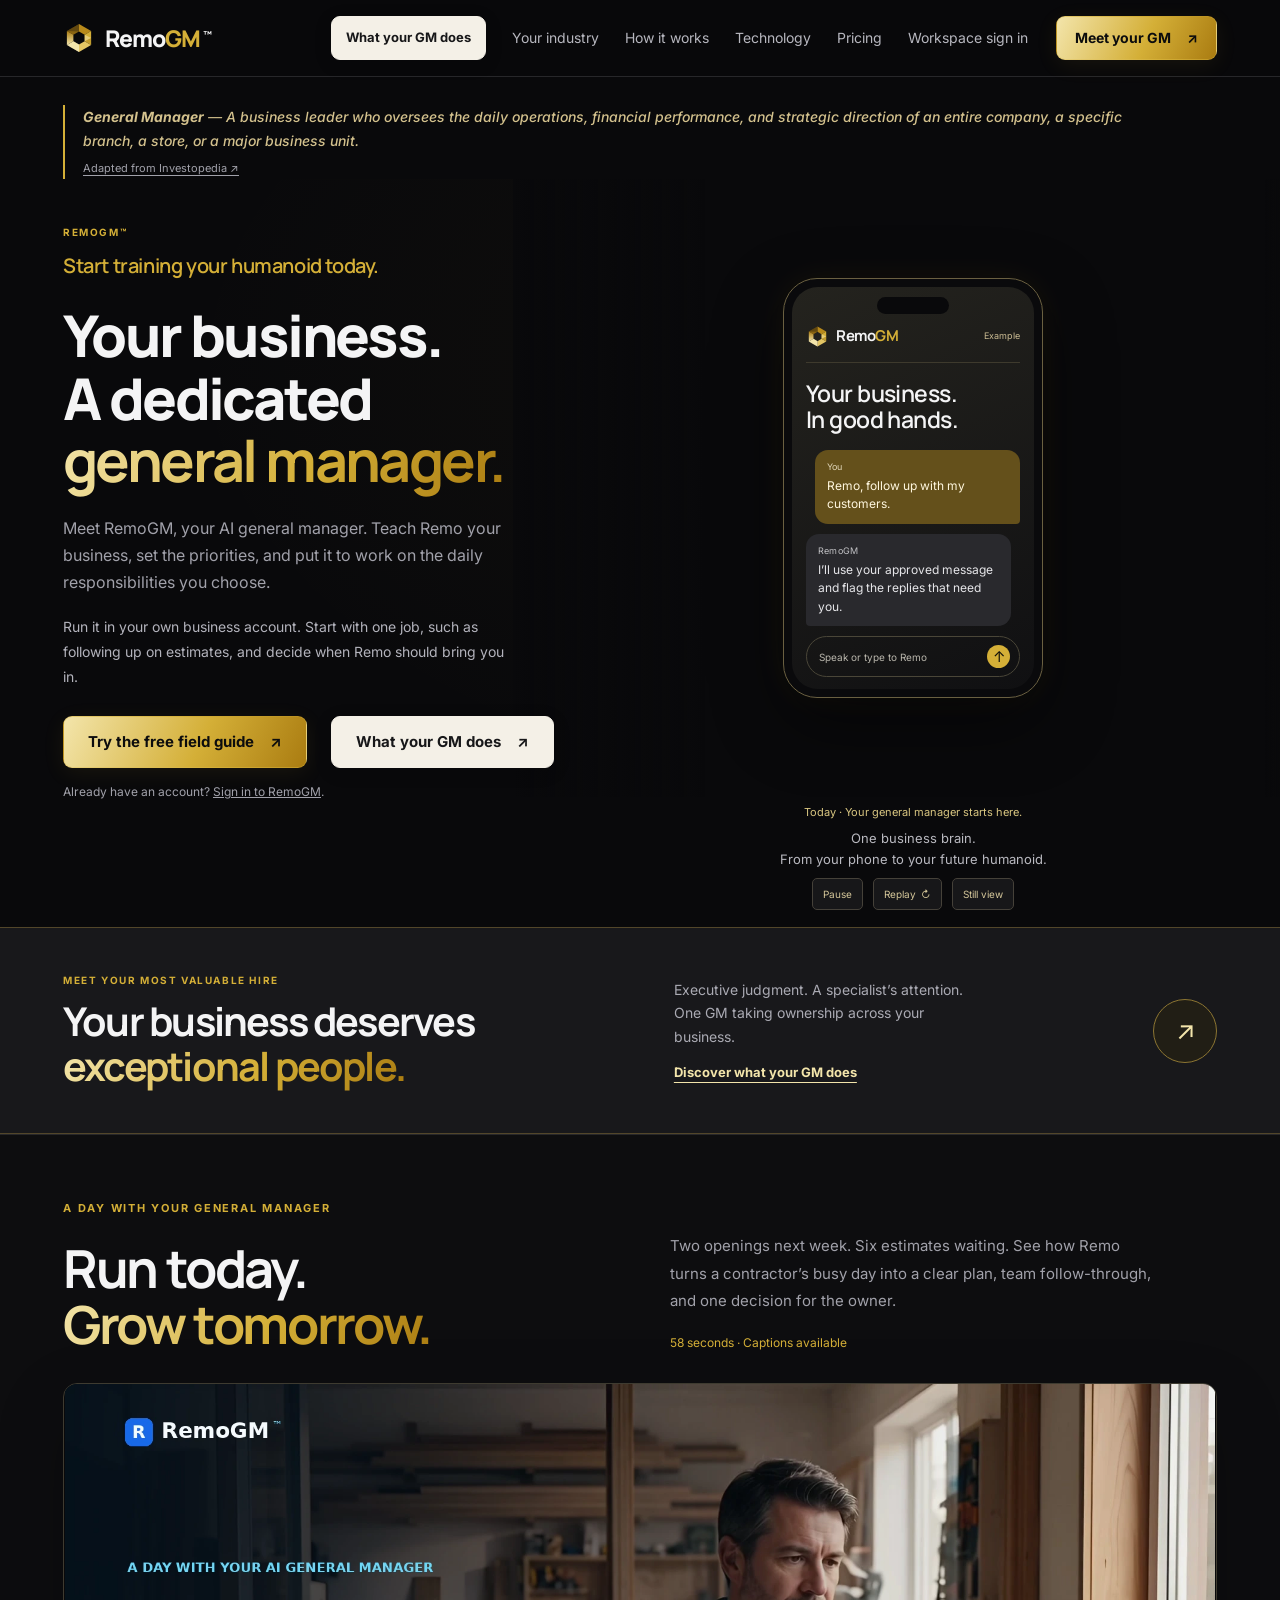
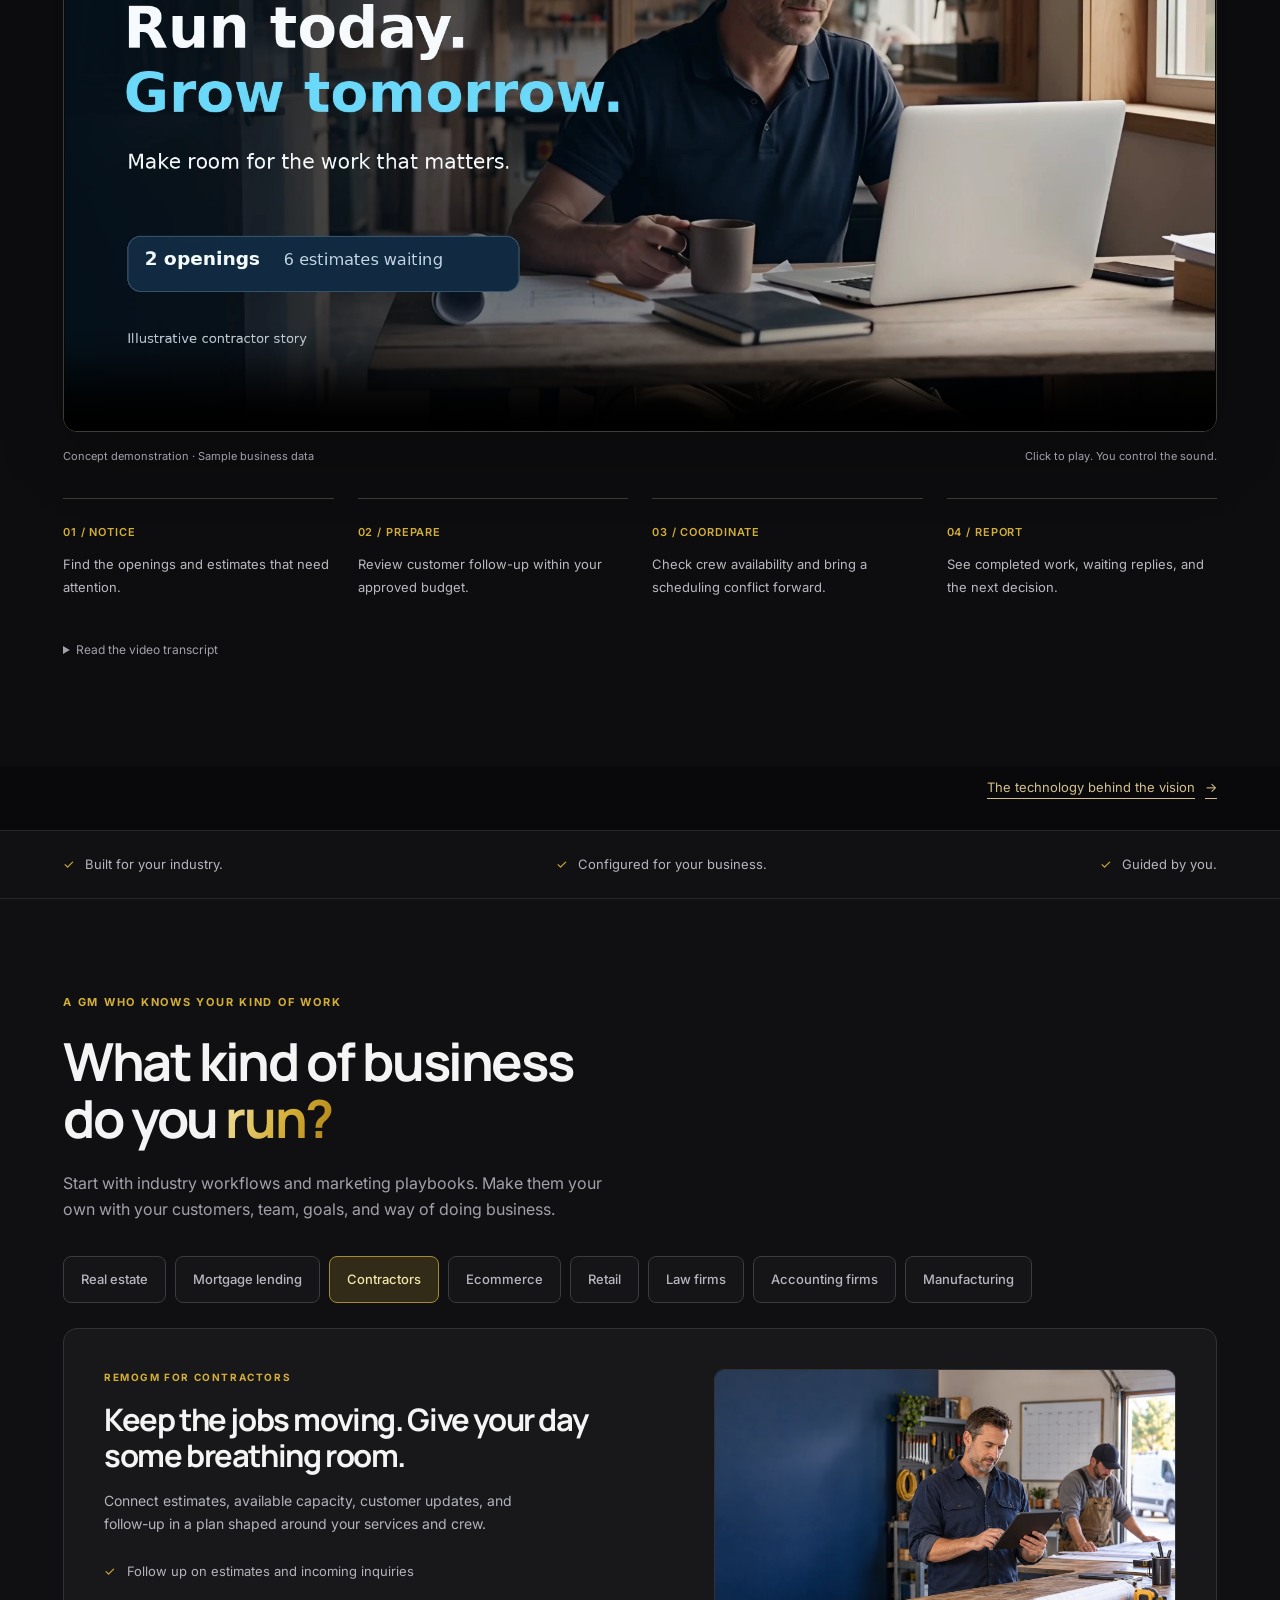
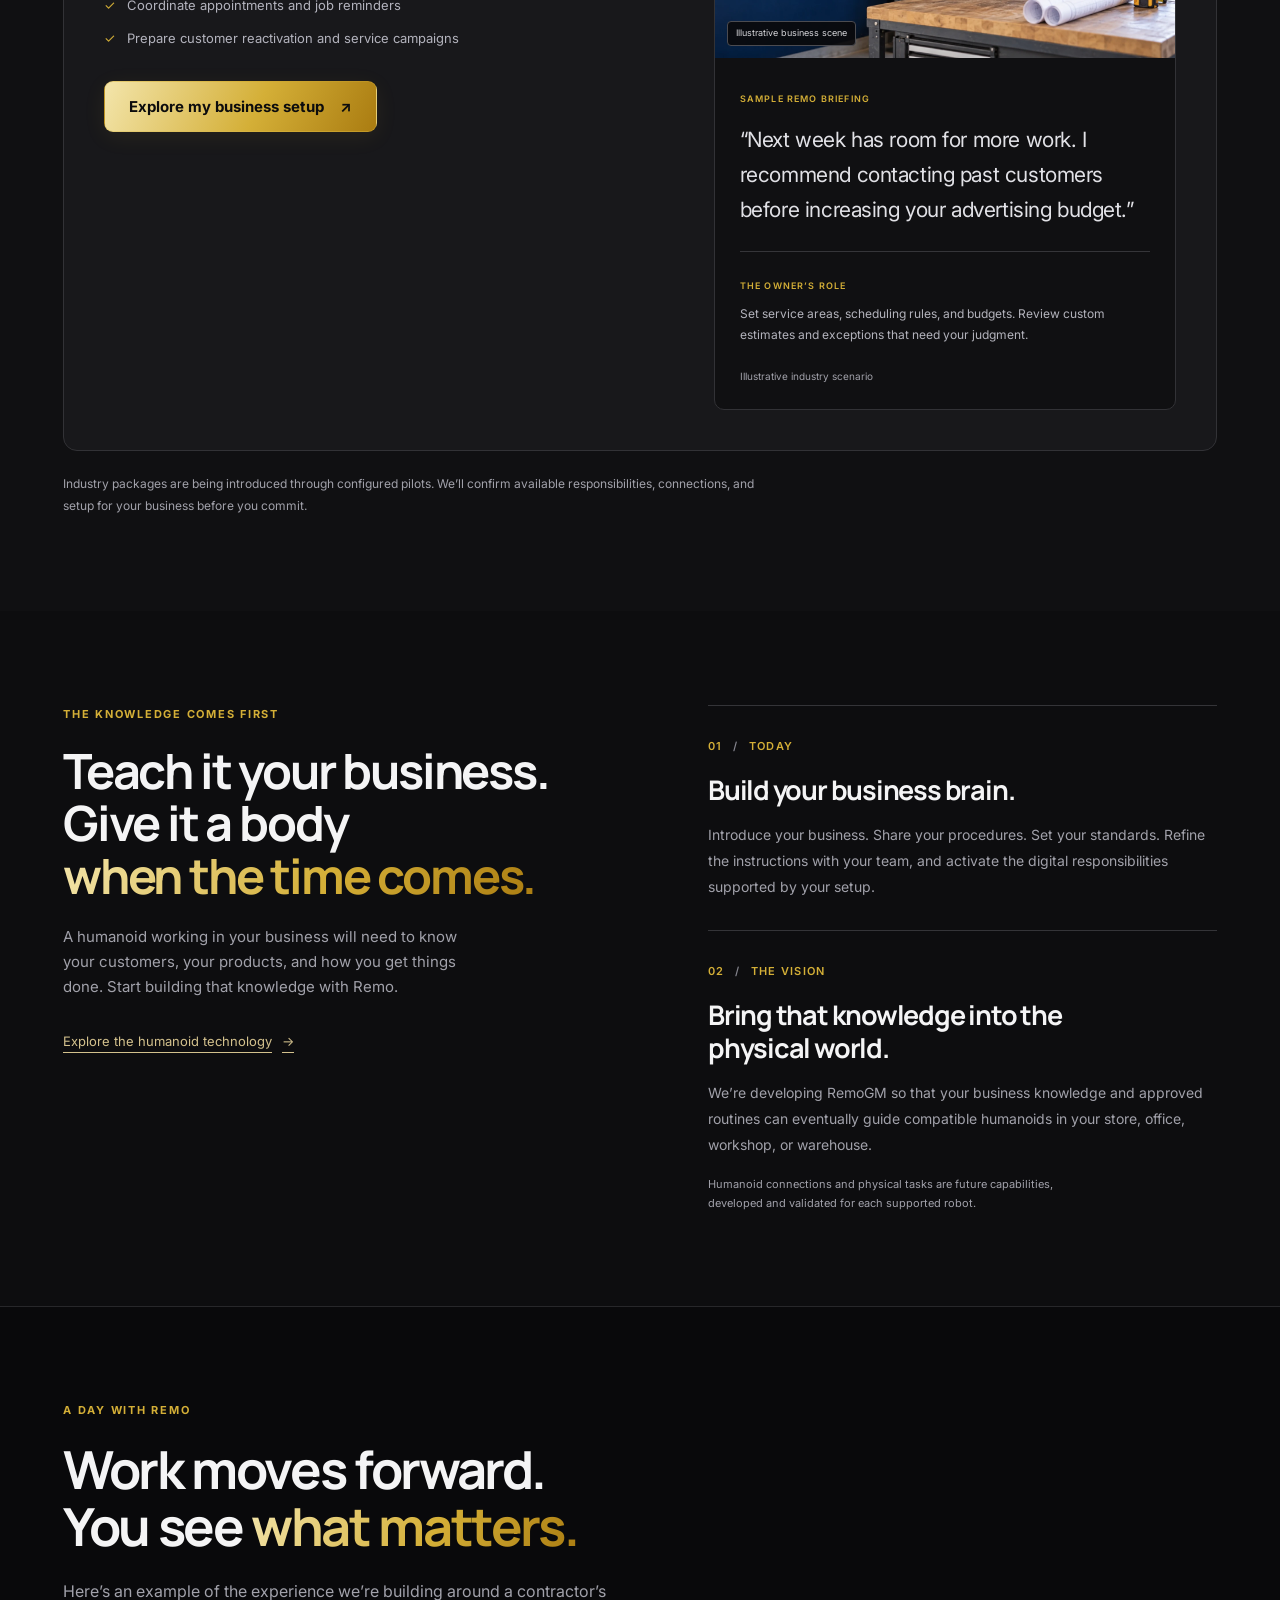
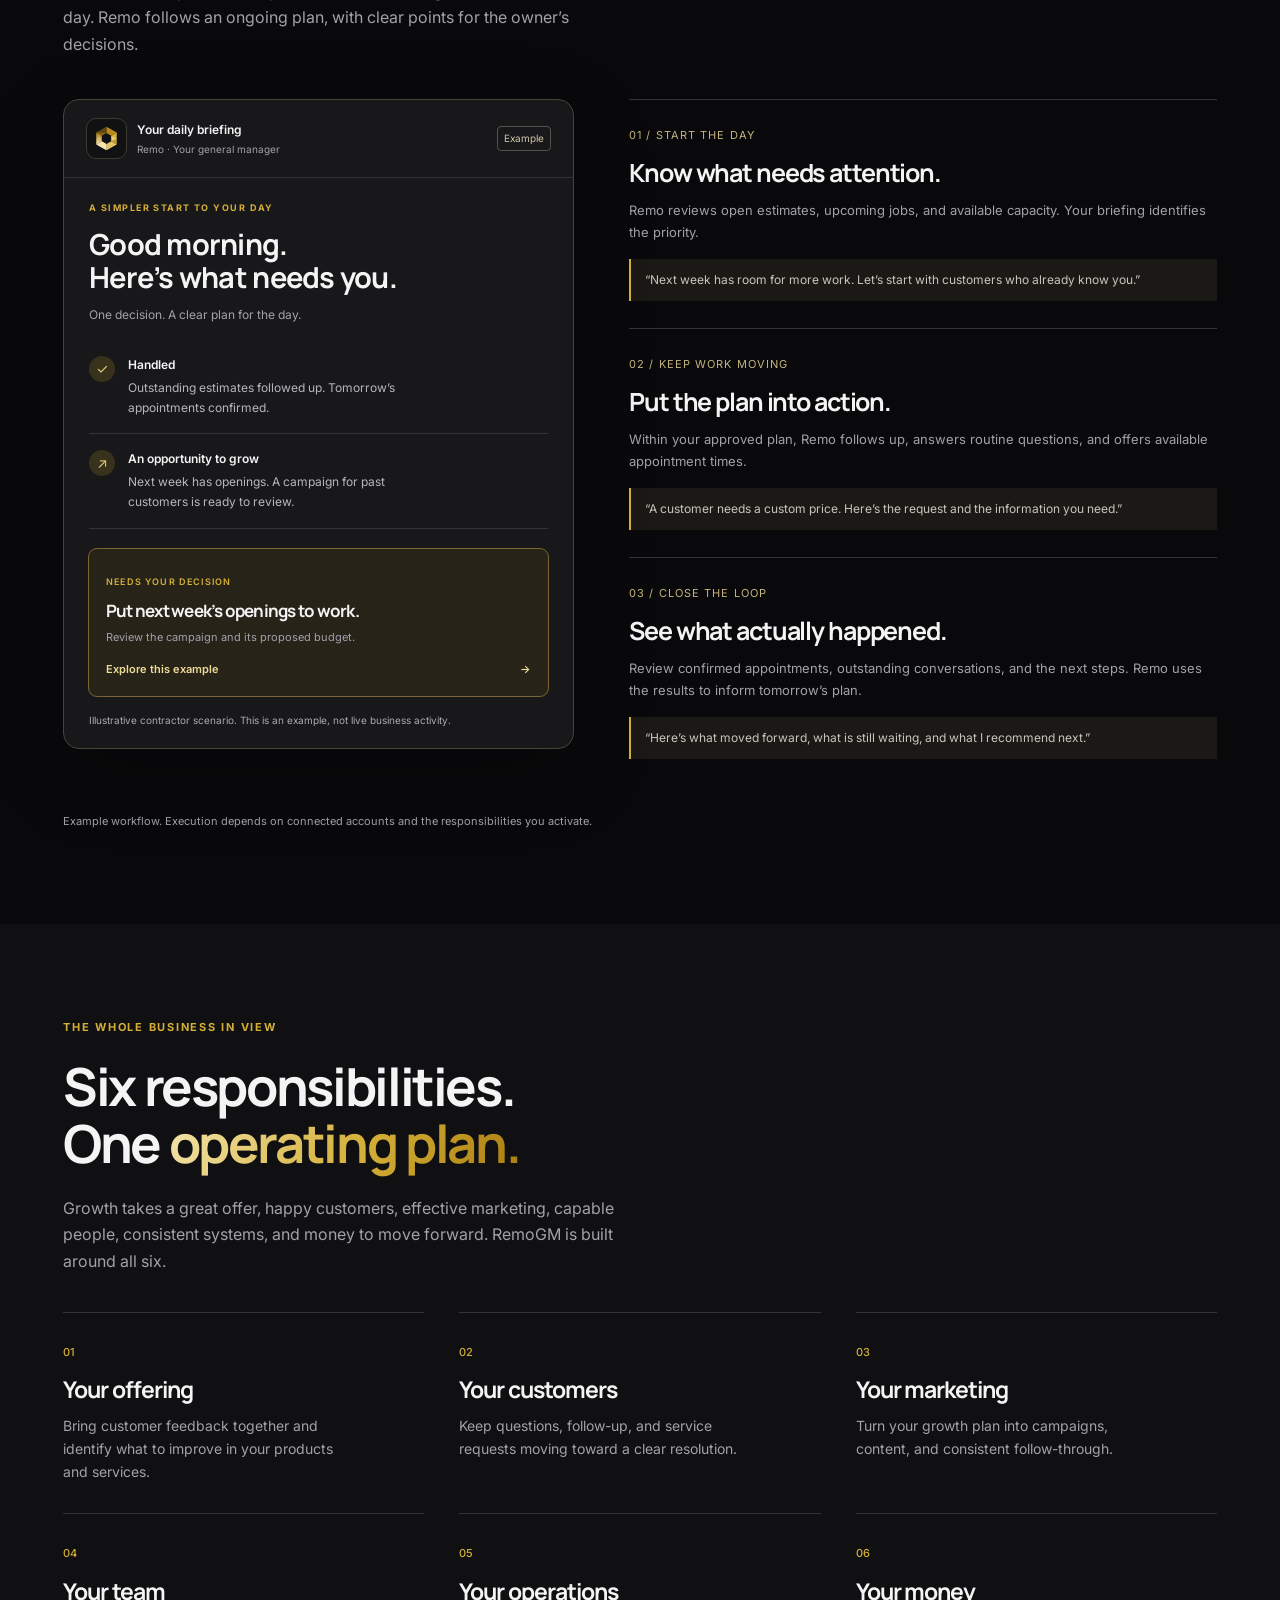
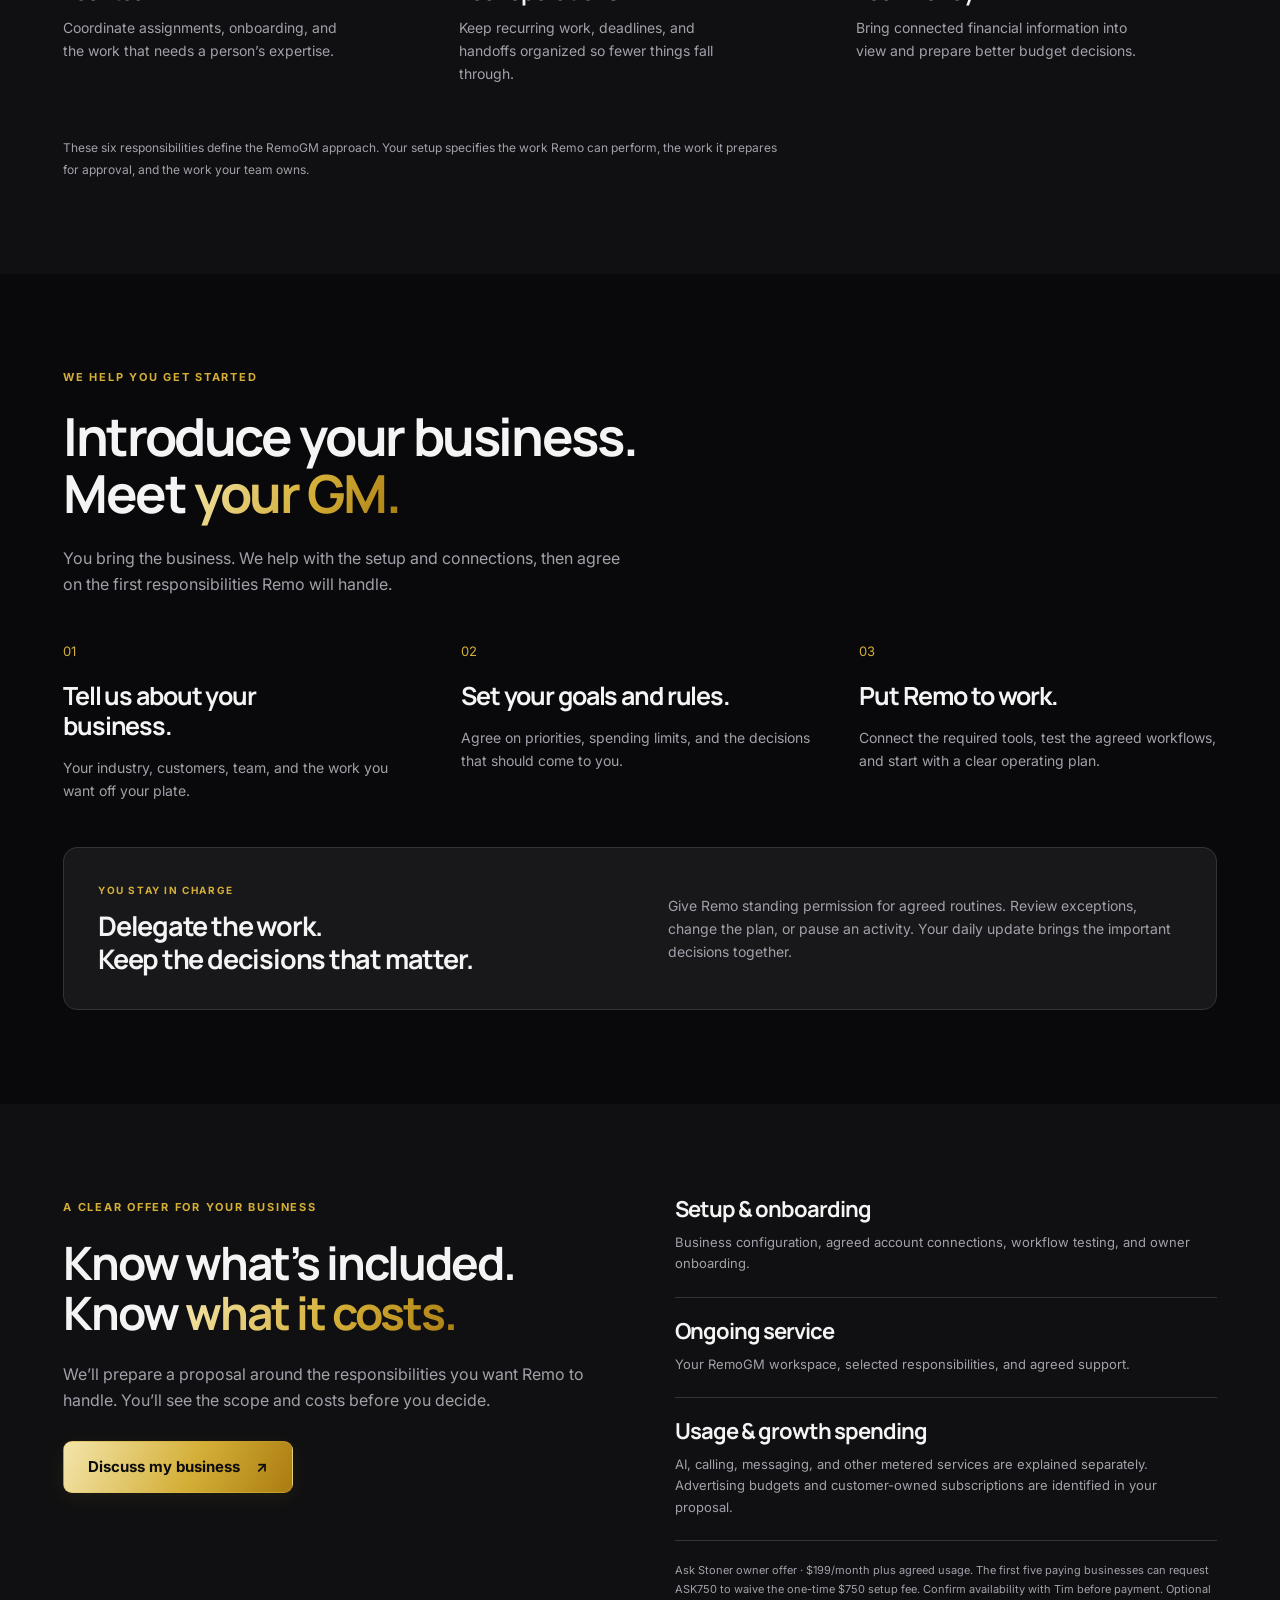
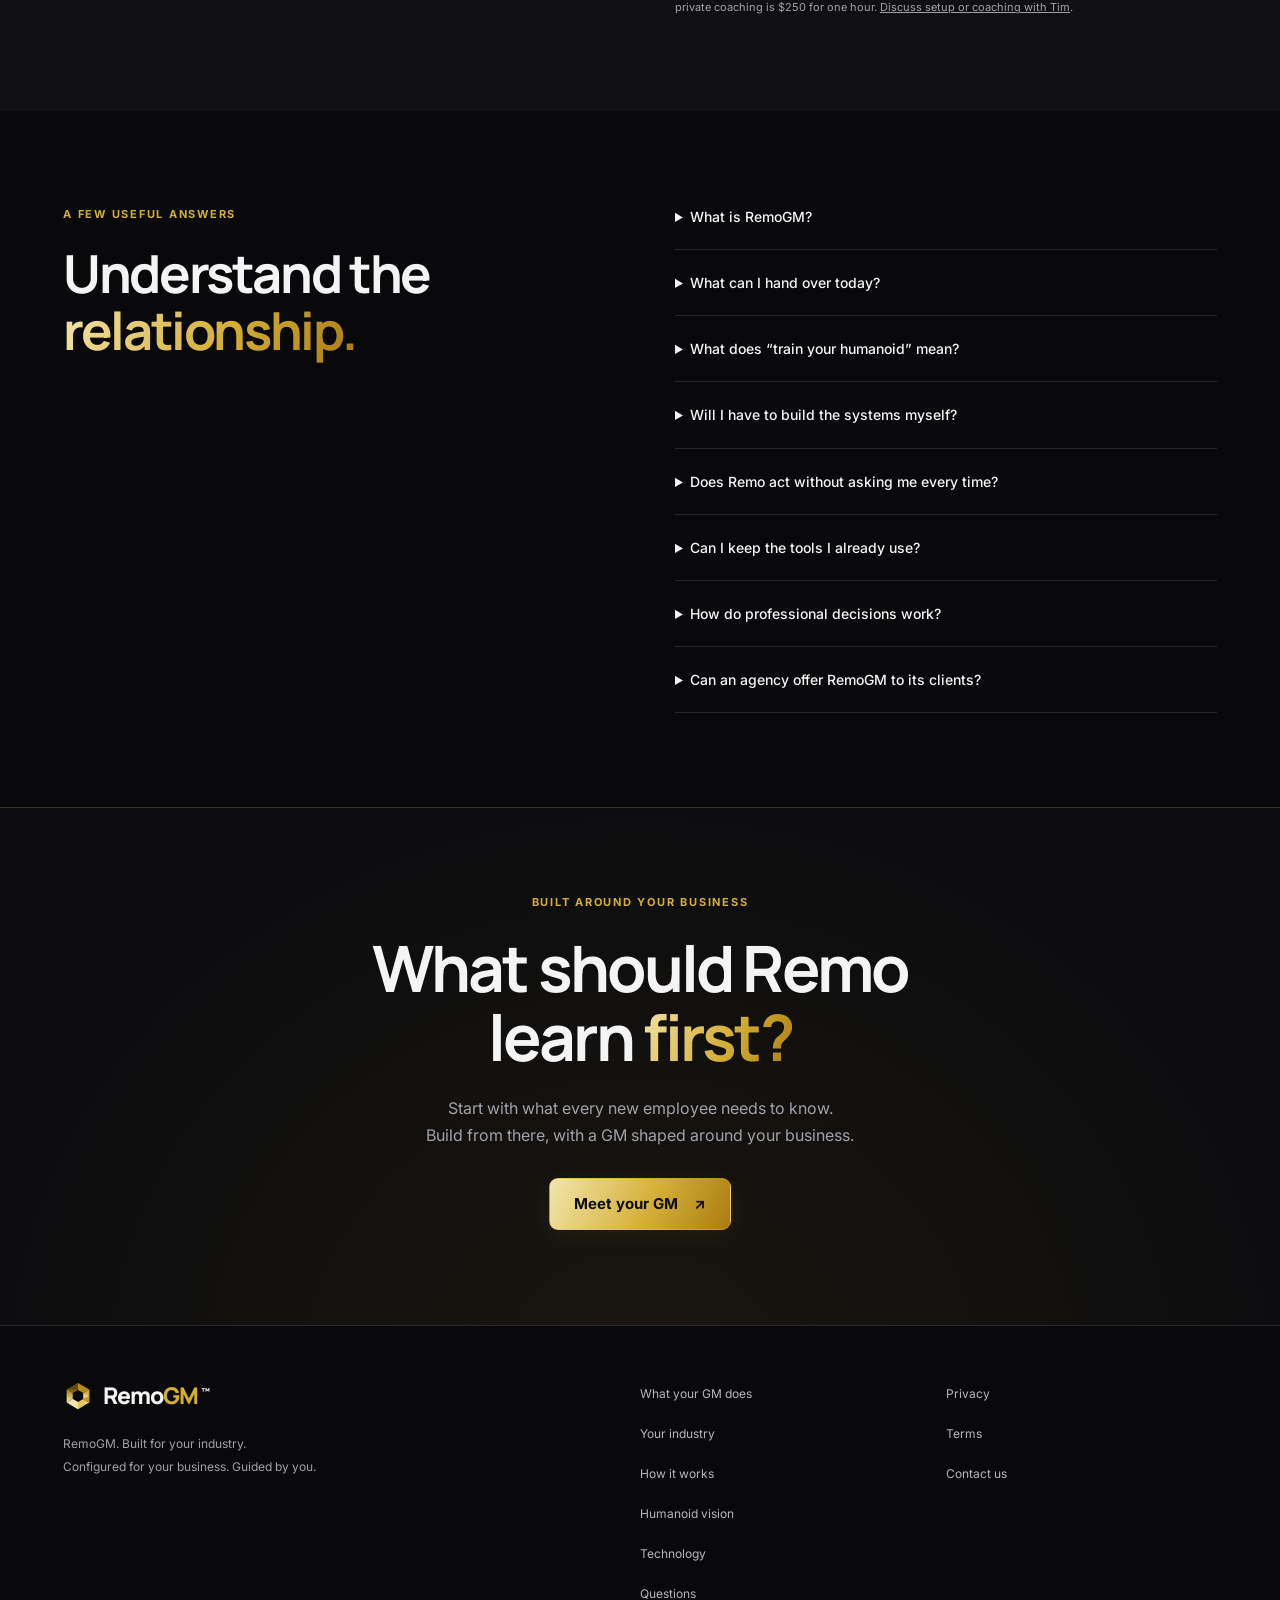
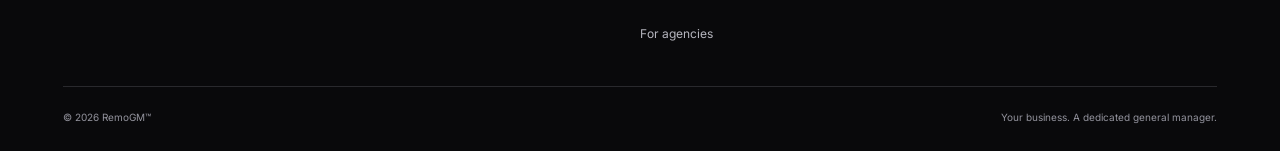
==== commit cf6b6076: "Connect the RemoGM front door to the owner offer, guide and sign-in" ====
--- a/index.html
+++ b/index.html
@@ -3,7 +3,7 @@
 <head>
 <meta charset="utf-8"><meta name="viewport" content="width=device-width, initial-scale=1">
 <title>RemoGM™ | Your business. A dedicated general manager.</title>
-<meta name="description" content="Start training your humanoid today. Meet RemoGM, your AI general manager. Teach Remo your business and put supported daily responsibilities to work.">
+<meta name="description" content="Calls, follow-up and bookings for owner-run businesses. Meet RemoGM, your AI general manager. Teach Remo your business and put supported daily responsibilities to work.">
 <link rel="canonical" href="https://remogm.com/"><meta name="theme-color" content="#09090b">
 <meta property="og:site_name" content="RemoGM™"><meta property="og:title" content="RemoGM™ | Your business. A dedicated general manager."><meta property="og:description" content="Start training your humanoid today. Your business. A dedicated general manager. Meet RemoGM™."><meta property="og:image" content="https://remogm.com/assets/remogm-humanoid-v1.webp"><meta property="og:image:alt" content="RemoGM humanoid concept with a business dashboard"><meta property="og:type" content="website"><meta property="og:url" content="https://remogm.com/">
 <link rel="icon" href="favicon.svg?v=20261020-gold" type="image/svg+xml"><link rel="preconnect" href="https://fonts.googleapis.com"><link rel="preconnect" href="https://fonts.gstatic.com" crossorigin><link href="https://fonts.googleapis.com/css2?family=Inter:wght@400;500;600;700&amp;family=Manrope:wght@400;500;600;700;800&amp;display=swap" rel="stylesheet">
@@ -24,8 +24,8 @@
 <section class="hero-stage" aria-labelledby="hero-heading"><div class="hero wrap">
 <div class="hero-copy"><p class="eyebrow">RemoGM™</p><p class="hero-tagline">Start training your humanoid today.</p><h1 id="hero-heading">Your business.<br>A dedicated<br><em>general manager.</em></h1>
 <p class="hero-lede">Meet RemoGM, your AI general manager. Teach Remo your business, set the priorities, and put it to work on the daily responsibilities you choose.</p>
-<p class="hero-future">We’re building RemoGM to become the business brain for your future humanoid. Your customers. Your standards. Your way of working.</p>
-<div class="actions"><a data-meet-gm class="btn" href="/your-gm/">Meet your GM <span aria-hidden="true">↗</span></a><a class="btn btn-capabilities" href="/your-gm/">What your GM does <span aria-hidden="true">↗</span></a></div><p class="setup-note">You bring the business. We help with the setup.</p></div>
+<p class="hero-future">Run it in your own business account. Start with one job, such as following up on estimates, and decide when Remo should bring you in.</p>
+<div class="actions"><a class="btn" href="https://lite.remogm.com/field-guide/sample/roofing">Try the free field guide <span aria-hidden="true">↗</span></a><a class="btn btn-capabilities" href="/your-gm/">What your GM does <span aria-hidden="true">↗</span></a></div><p class="setup-note">Already have an account? <a href="https://lite.remogm.com/login">Sign in to RemoGM</a>.</p></div>
 <figure class="hero-media morph-hero" id="hero-visual" aria-labelledby="morph-caption">
 <div class="morph-stage" aria-hidden="true">
 <svg class="morph-glow" viewBox="0 0 1536 1024" preserveAspectRatio="xMidYMid slice" focusable="false" aria-hidden="true" xmlns="http://www.w3.org/2000/svg"><defs><path id="hero-robot-silhouette" d="M300 1100 L318 1024 Q326 937 359 900 L369 743 L380 684 Q355 554 426 486 Q457 468 515 460 L557 456 Q642 429 662 397 L673 357 Q605 288 617 174 Q617 78 682 39 Q722 18 764 20 Q845 15 885 77 Q923 130 905 213 Q899 295 850 354 L855 391 Q869 426 969 458 L1012 463 Q1118 471 1144 549 Q1168 602 1158 680 L1165 859 L1179 896 Q1224 940 1238 1024 L1250 1100 Z"/><filter id="hero-gold-halo" x="-30%" y="-25%" width="160%" height="150%" color-interpolation-filters="sRGB"><feGaussianBlur stdDeviation="30"/></filter><mask id="hero-gold-exterior" maskUnits="userSpaceOnUse" x="0" y="0" width="1536" height="1024"><rect width="1536" height="1024" fill="white"/><use href="#hero-robot-silhouette" fill="black" stroke="black" stroke-width="12"/></mask></defs><g opacity=".65" mask="url(#hero-gold-exterior)"><use href="#hero-robot-silhouette" fill="#d4af37" filter="url(#hero-gold-halo)"/></g></svg>
@@ -71,7 +71,7 @@
 <section class="section day-section" id="day" aria-labelledby="day-heading"><div class="wrap"><div class="section-heading"><p class="eyebrow">A day with Remo</p><h2 id="day-heading">Work moves forward.<br>You see <em>what matters.</em></h2><p>Here’s an example of the experience we’re building around a contractor’s day. Remo follows an ongoing plan, with clear points for the owner’s decisions.</p></div><div class="day-layout"><div class="briefing" aria-label="Example contractor daily briefing"><div class="briefing-top"><div class="remo-avatar"><img src="remoblue-emblem.svg?v=20261020-gold" width="27" height="27" alt=""></div><div><strong>Your daily briefing</strong><span>Remo · Your general manager</span></div><span class="example-label">Example</span></div><div class="briefing-intro"><p class="eyebrow">A simpler start to your day</p><h2>Good morning.<br>Here’s what needs you.</h2><p>One decision. A clear plan for the day.</p></div><div class="brief-item"><span class="status-icon done" aria-hidden="true">✓</span><div><h3>Handled</h3><p>Outstanding estimates followed up. Tomorrow’s appointments confirmed.</p></div></div><div class="brief-item"><span class="status-icon opportunity" aria-hidden="true">↗</span><div><h3>An opportunity to grow</h3><p>Next week has openings. A campaign for past customers is ready to review.</p></div></div><div class="decision-card"><span class="small-label">Needs your decision</span><h3>Put next week’s openings to work.</h3><p>Review the campaign and its proposed budget.</p><a href="#day-steps">Explore this example <span aria-hidden="true">→</span></a></div><p class="example-note">Illustrative contractor scenario. This is an example, not live business activity.</p></div><div class="day-grid" id="day-steps"><article class="day-card"><span class="day-time">01 / Start the day</span><h3>Know what needs attention.</h3><p>Remo reviews open estimates, upcoming jobs, and available capacity. Your briefing identifies the priority.</p><div class="day-message">“Next week has room for more work. Let’s start with customers who already know you.”</div></article><article class="day-card"><span class="day-time">02 / Keep work moving</span><h3>Put the plan into action.</h3><p>Within your approved plan, Remo follows up, answers routine questions, and offers available appointment times.</p><div class="day-message">“A customer needs a custom price. Here’s the request and the information you need.”</div></article><article class="day-card"><span class="day-time">03 / Close the loop</span><h3>See what actually happened.</h3><p>Review confirmed appointments, outstanding conversations, and the next steps. Remo uses the results to inform tomorrow’s plan.</p><div class="day-message">“Here’s what moved forward, what is still waiting, and what I recommend next.”</div></article></div></div><p class="section-note">Example workflow. Execution depends on connected accounts and the responsibilities you activate.</p></div></section>
 <section class="section light" id="handles" aria-labelledby="responsibilities-heading"><div class="wrap"><div class="section-heading"><p class="eyebrow">The whole business in view</p><h2 id="responsibilities-heading">Six responsibilities.<br>One <em>operating plan.</em></h2><p>Growth takes a great offer, happy customers, effective marketing, capable people, consistent systems, and money to move forward. RemoGM is built around all six.</p></div><div class="pillar-grid"><article><span class="pillar-number">01</span><h3>Your offering</h3><p>Bring customer feedback together and identify what to improve in your products and services.</p></article><article><span class="pillar-number">02</span><h3>Your customers</h3><p>Keep questions, follow-up, and service requests moving toward a clear resolution.</p></article><article><span class="pillar-number">03</span><h3>Your marketing</h3><p>Turn your growth plan into campaigns, content, and consistent follow-through.</p></article><article><span class="pillar-number">04</span><h3>Your team</h3><p>Coordinate assignments, onboarding, and the work that needs a person’s expertise.</p></article><article><span class="pillar-number">05</span><h3>Your operations</h3><p>Keep recurring work, deadlines, and handoffs organized so fewer things fall through.</p></article><article><span class="pillar-number">06</span><h3>Your money</h3><p>Bring connected financial information into view and prepare better budget decisions.</p></article></div><p class="availability-note">These six responsibilities define the RemoGM approach. Your setup specifies the work Remo can perform, the work it prepares for approval, and the work your team owns.</p></div></section>
 <section class="section" id="how" aria-labelledby="how-heading"><div class="wrap"><div class="section-heading"><p class="eyebrow">We help you get started</p><h2 id="how-heading">Introduce your business.<br>Meet <em>your GM.</em></h2><p>You bring the business. We help with the setup and connections, then agree on the first responsibilities Remo will handle.</p></div><div class="setup-grid" id="setup"><article><span>01</span><h3>Tell us about your business.</h3><p>Your industry, customers, team, and the work you want off your plate.</p></article><article><span>02</span><h3>Set your goals and rules.</h3><p>Agree on priorities, spending limits, and the decisions that should come to you.</p></article><article><span>03</span><h3>Put Remo to work.</h3><p>Connect the required tools, test the agreed workflows, and start with a clear operating plan.</p></article></div><div class="owner-control"><div><p class="eyebrow">You stay in charge</p><h3>Delegate the work.<br>Keep the decisions that matter.</h3></div><p>Give Remo standing permission for agreed routines. Review exceptions, change the plan, or pause an activity. Your daily update brings the important decisions together.</p></div></div></section>
-<section class="section light" id="pricing" aria-labelledby="pricing-heading"><div class="wrap pricing-layout"><div class="section-heading"><p class="eyebrow">A clear offer for your business</p><h2 id="pricing-heading">Know what’s included.<br>Know <em>what it costs.</em></h2><p>We’ll prepare a proposal around the responsibilities you want Remo to handle. You’ll see the scope and costs before you decide.</p><a class="btn" href="book.html">Discuss my business <span aria-hidden="true">↗</span></a></div><div class="pricing-items"><article><h3>Setup &amp; onboarding</h3><p>Business configuration, agreed account connections, workflow testing, and owner onboarding.</p></article><article><h3>Ongoing service</h3><p>Your RemoGM workspace, selected responsibilities, and agreed support.</p></article><article><h3>Usage &amp; growth spending</h3><p>AI, calling, messaging, and other metered services are explained separately. Advertising budgets and customer-owned subscriptions are identified in your proposal.</p></article><p class="small-print">Pilot pricing is provided after we confirm your scope.</p></div></div></section>
+<section class="section light" id="pricing" aria-labelledby="pricing-heading"><div class="wrap pricing-layout"><div class="section-heading"><p class="eyebrow">A clear offer for your business</p><h2 id="pricing-heading">Know what’s included.<br>Know <em>what it costs.</em></h2><p>We’ll prepare a proposal around the responsibilities you want Remo to handle. You’ll see the scope and costs before you decide.</p><a class="btn" href="book.html">Discuss my business <span aria-hidden="true">↗</span></a></div><div class="pricing-items"><article><h3>Setup &amp; onboarding</h3><p>Business configuration, agreed account connections, workflow testing, and owner onboarding.</p></article><article><h3>Ongoing service</h3><p>Your RemoGM workspace, selected responsibilities, and agreed support.</p></article><article><h3>Usage &amp; growth spending</h3><p>AI, calling, messaging, and other metered services are explained separately. Advertising budgets and customer-owned subscriptions are identified in your proposal.</p></article><p class="small-print">Ask Stoner owner offer · $199/month plus agreed usage. The first five paying businesses can request ASK750 to waive the one-time $750 setup fee. Confirm availability with Tim before payment. Optional private coaching is $250 for one hour. <a href="https://lite.remogm.com/book/ask-stoner">Discuss setup or coaching with Tim</a>.</p></div></div></section>
 <section class="section faq-section" id="faq" aria-labelledby="faq-heading"><div class="wrap faq-layout"><div class="section-heading"><p class="eyebrow">A few useful answers</p><h2 id="faq-heading">Understand the<br><em>relationship.</em></h2></div><div class="faq-list">
 <details><summary>What is RemoGM?</summary><p>RemoGM is your AI general manager. It brings business information, customer follow-up, daily work, and growth priorities into an operating plan shaped around your industry and company.</p></details>
 <details><summary>What can I hand over today?</summary><p>RemoGM is being introduced through configured pilots. We’ll demonstrate the supported work for your setup and specify what Remo can execute, what needs approval, and what remains with your team. Availability depends on the selected industry package and connected services.</p></details>
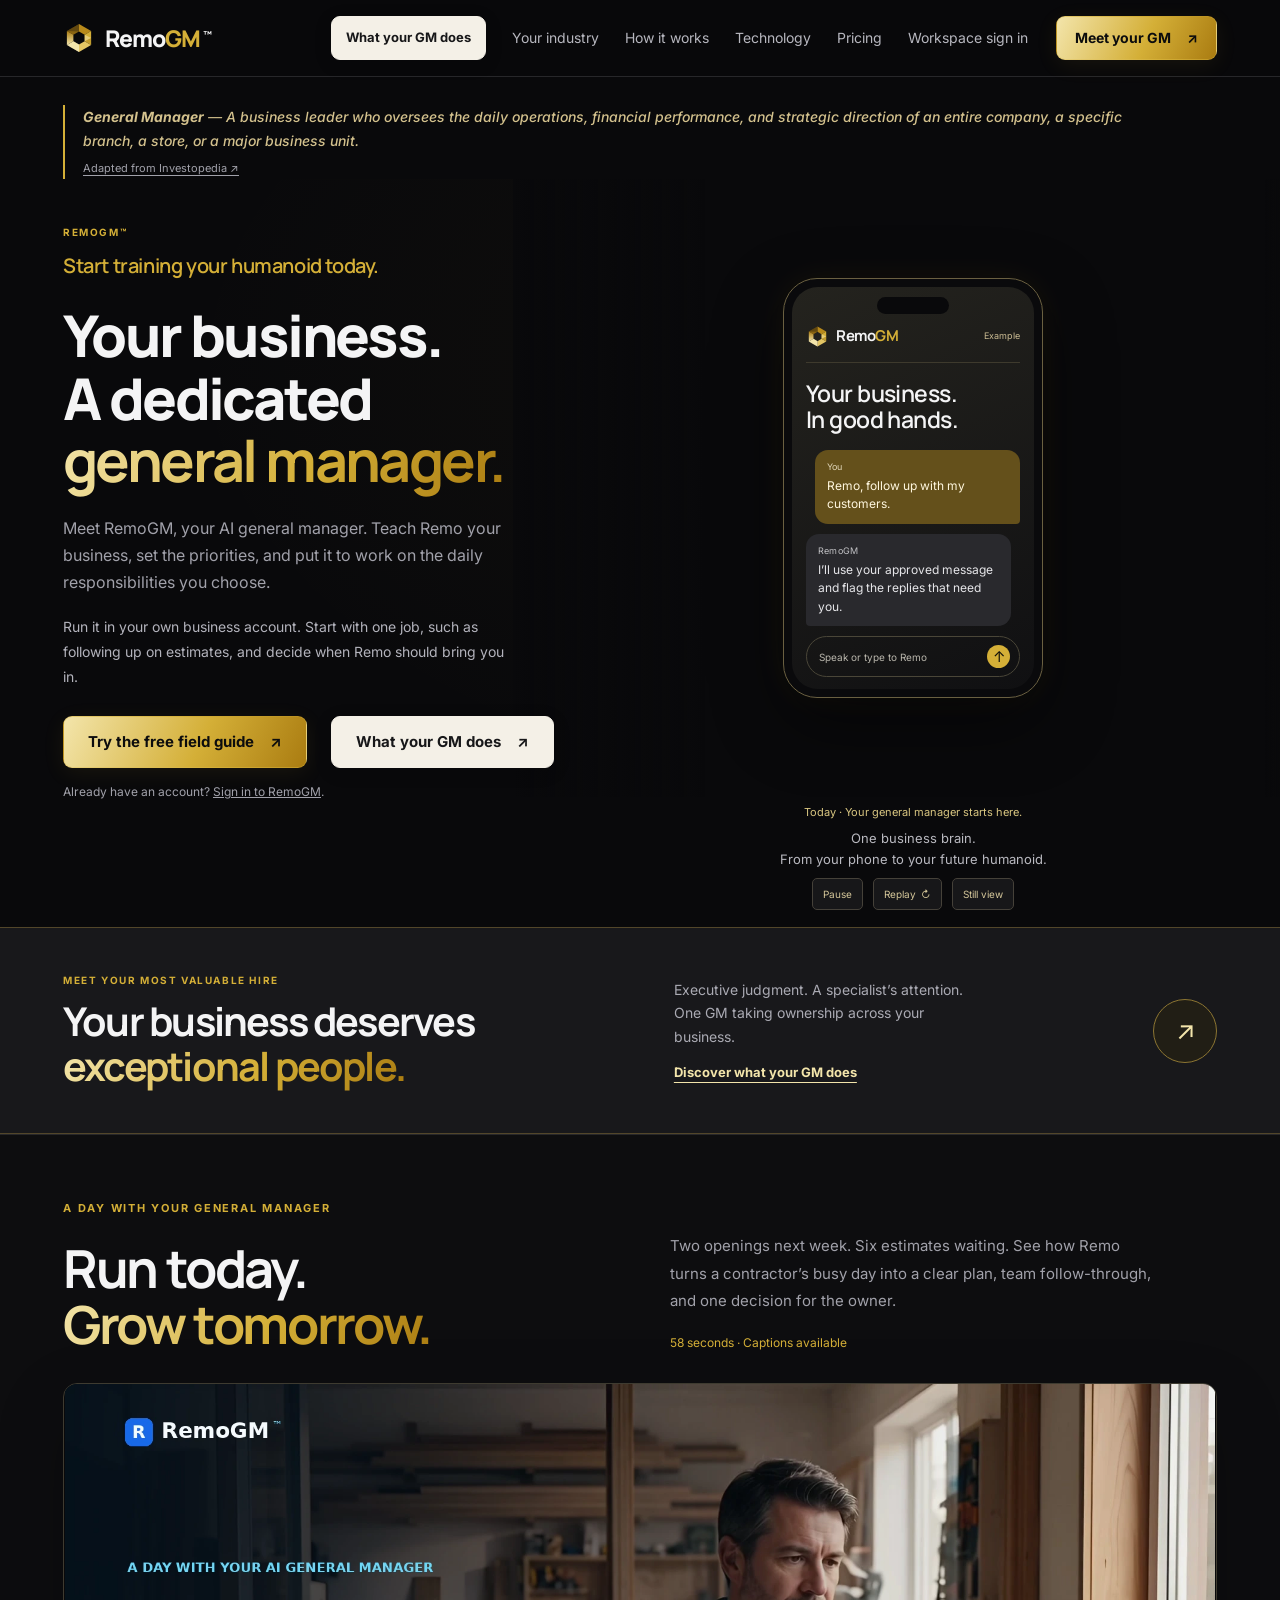
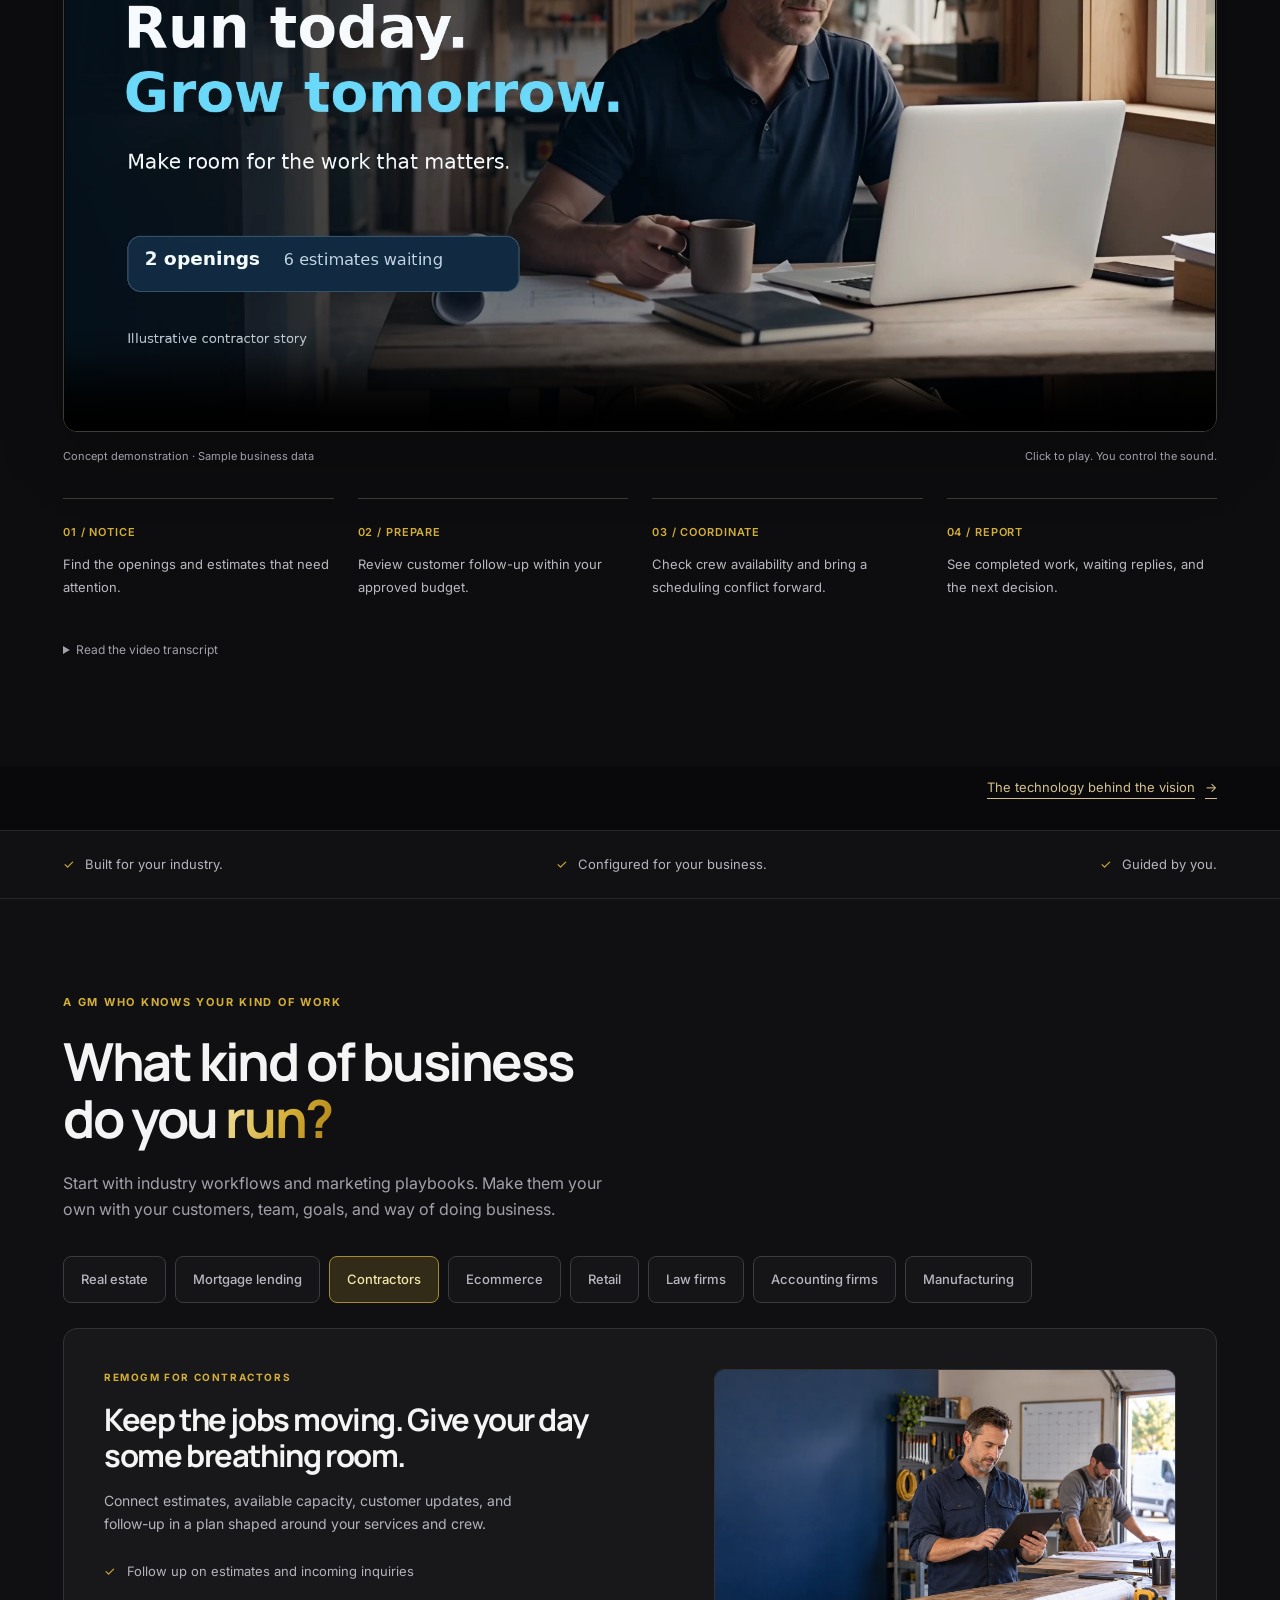
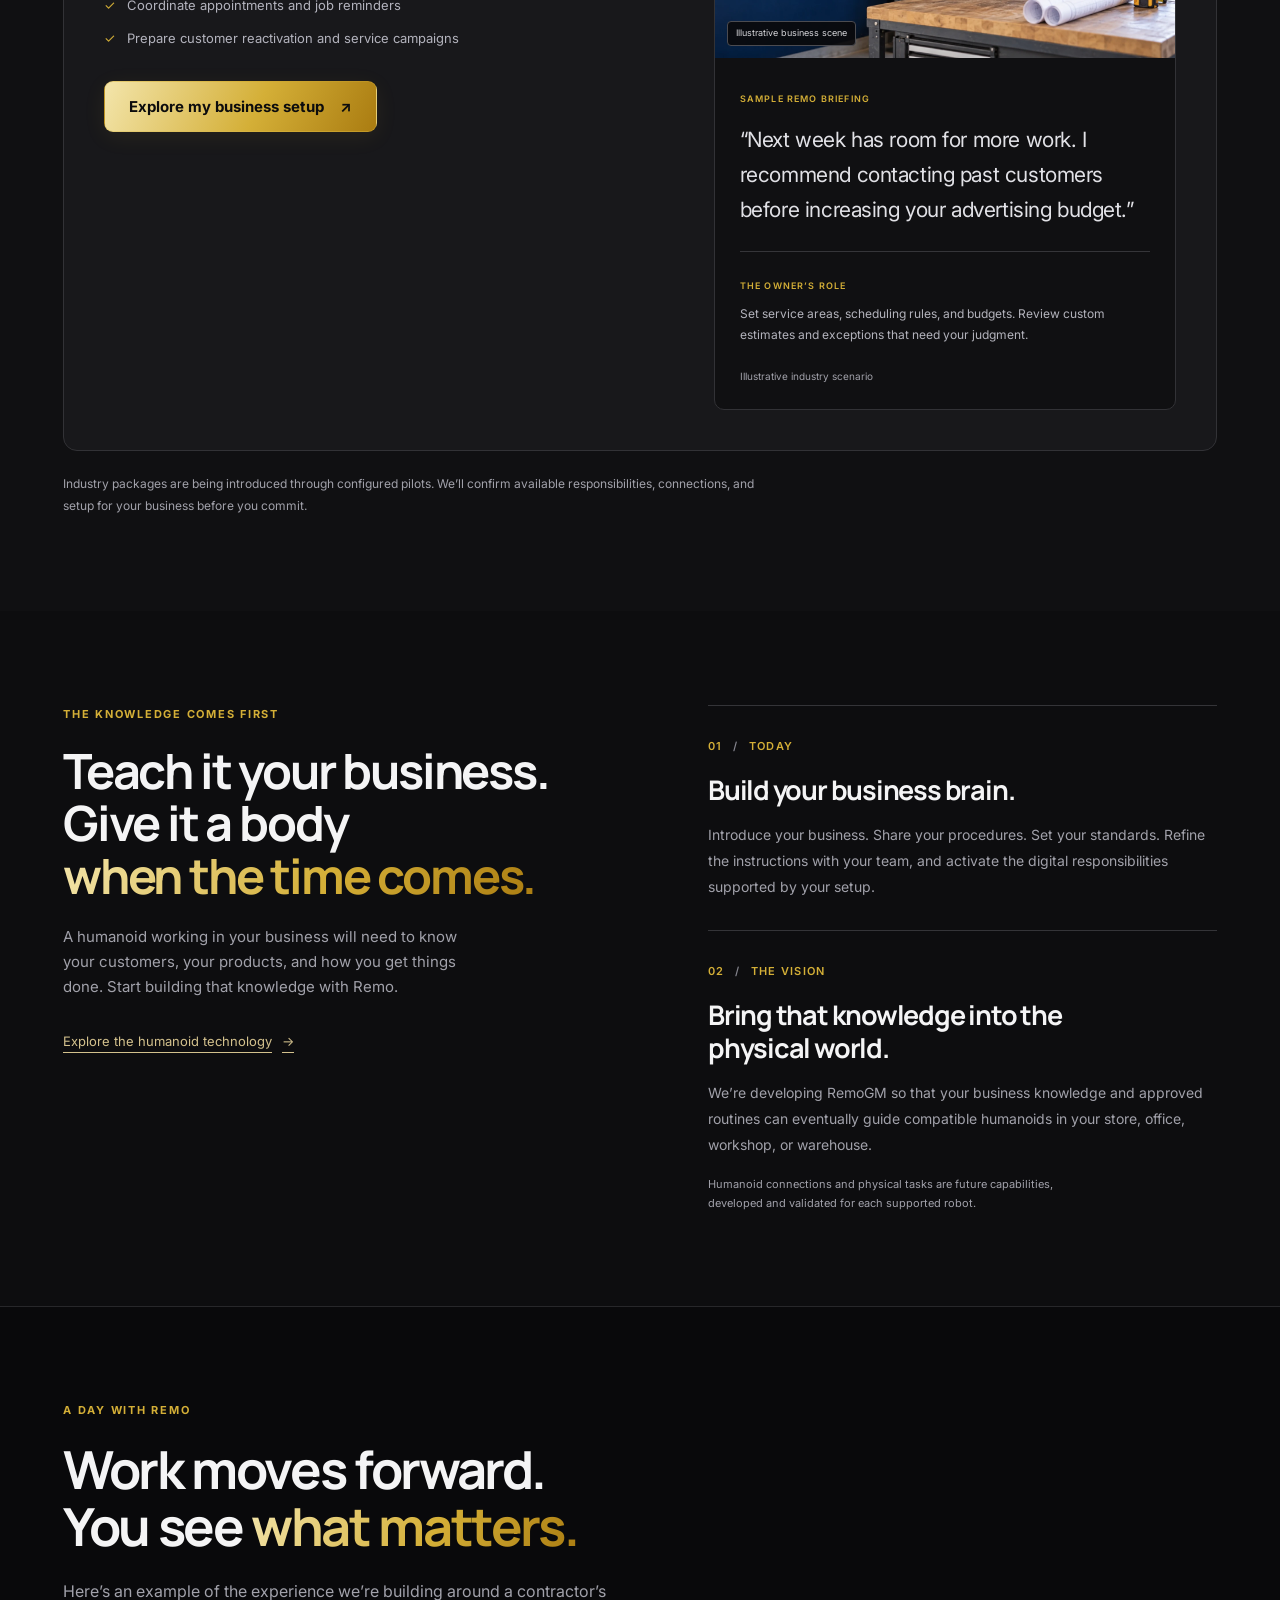
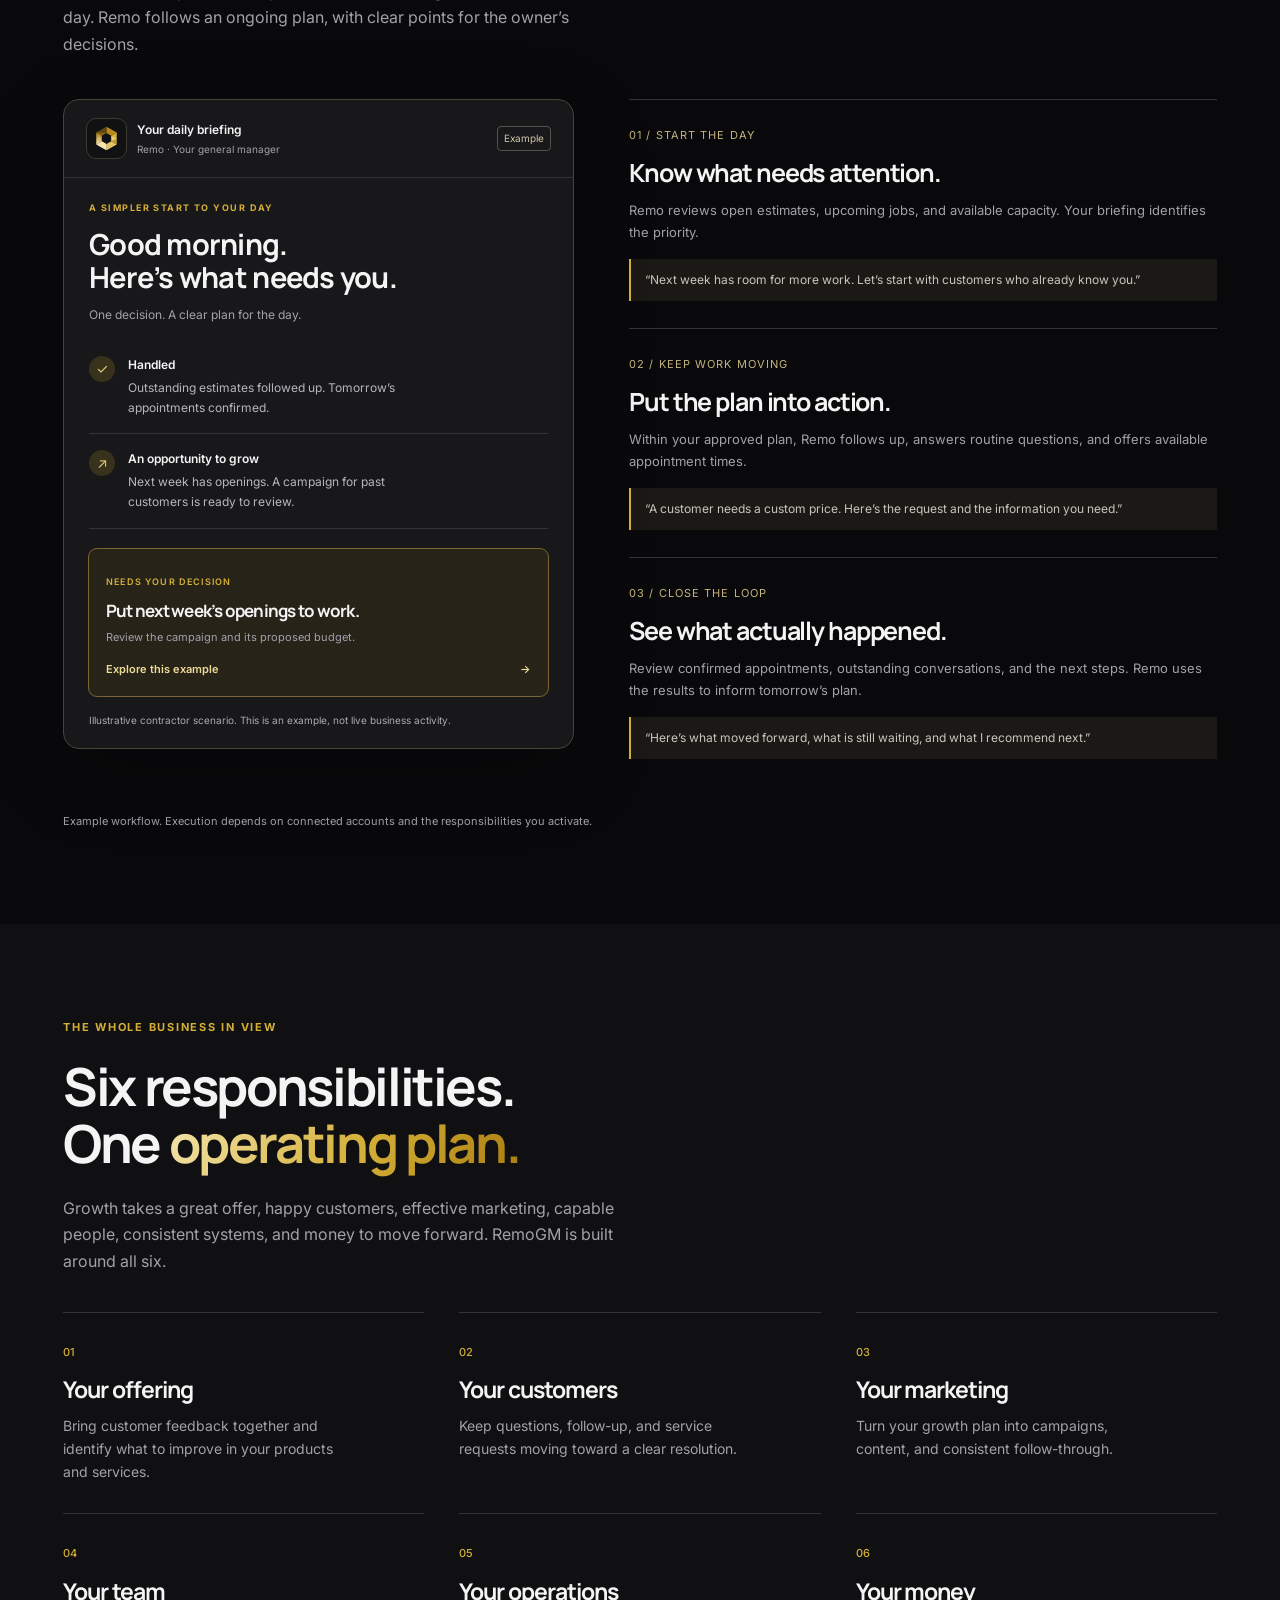
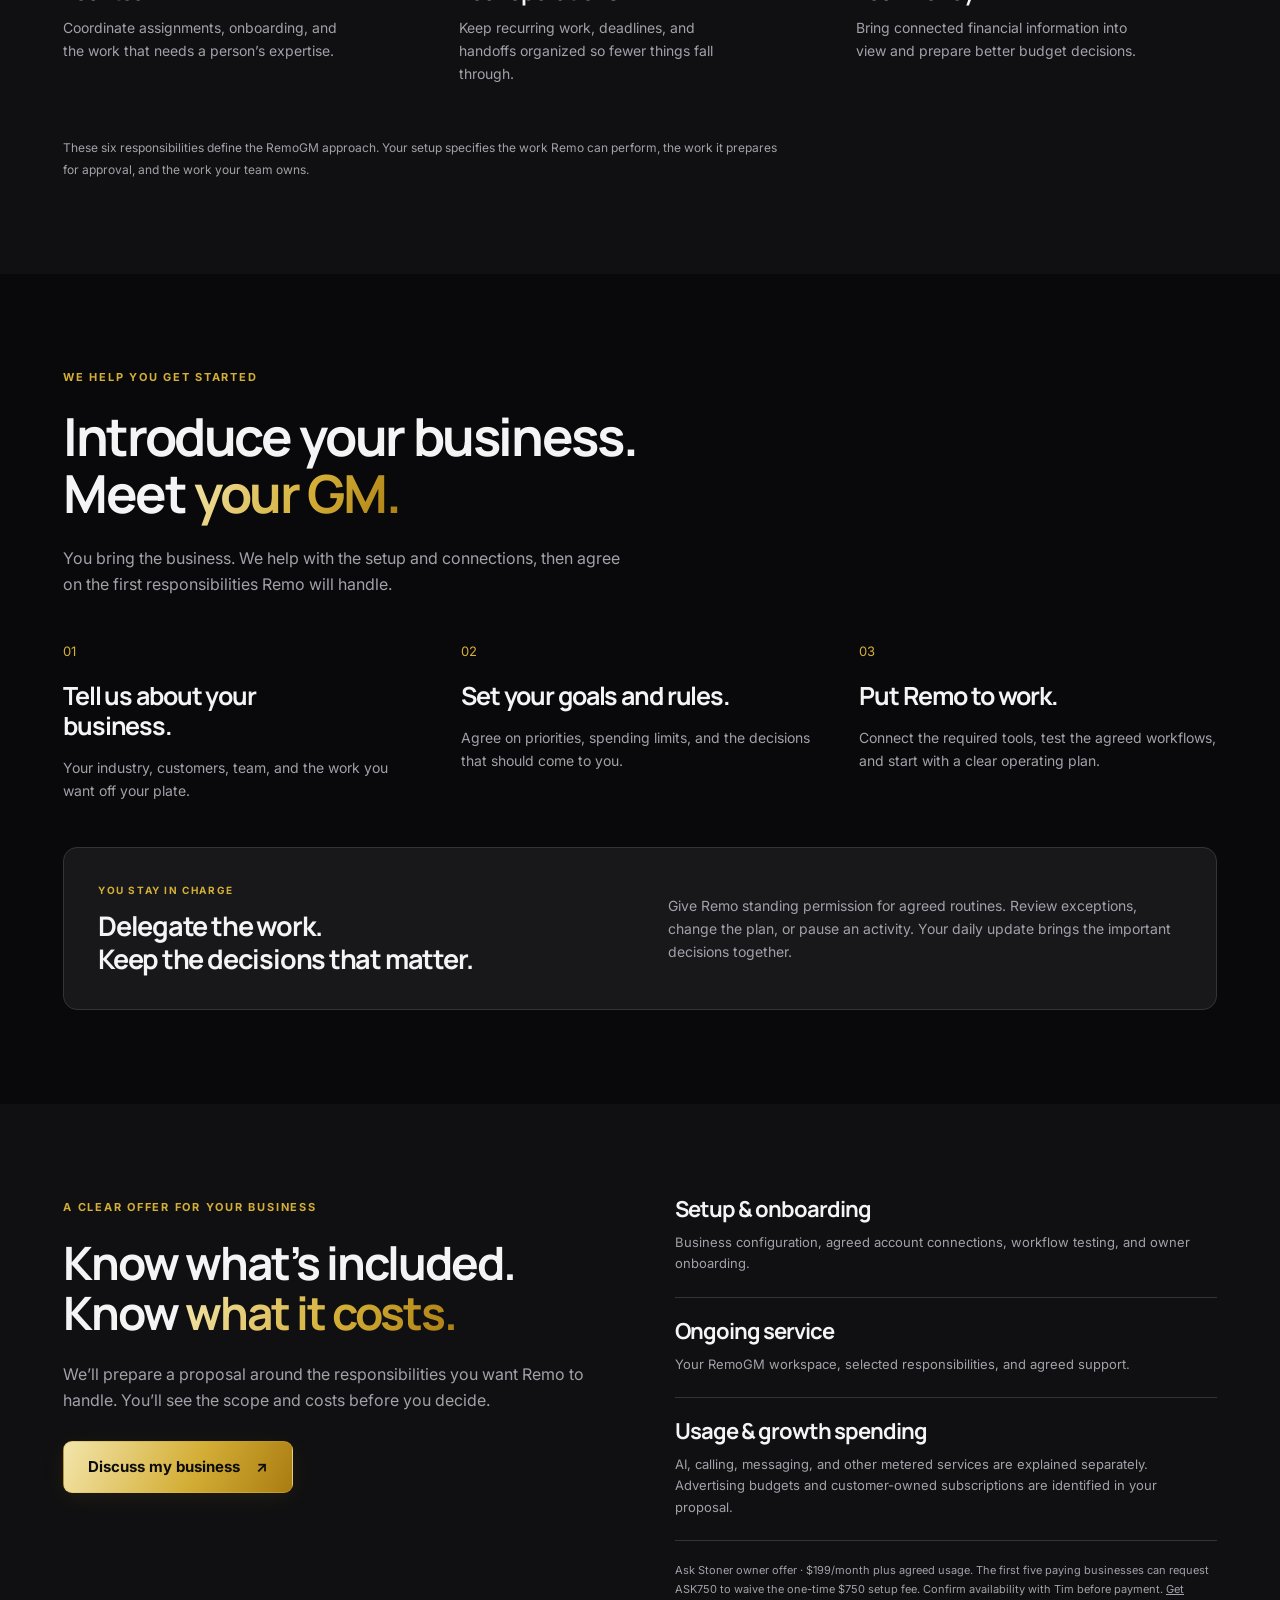
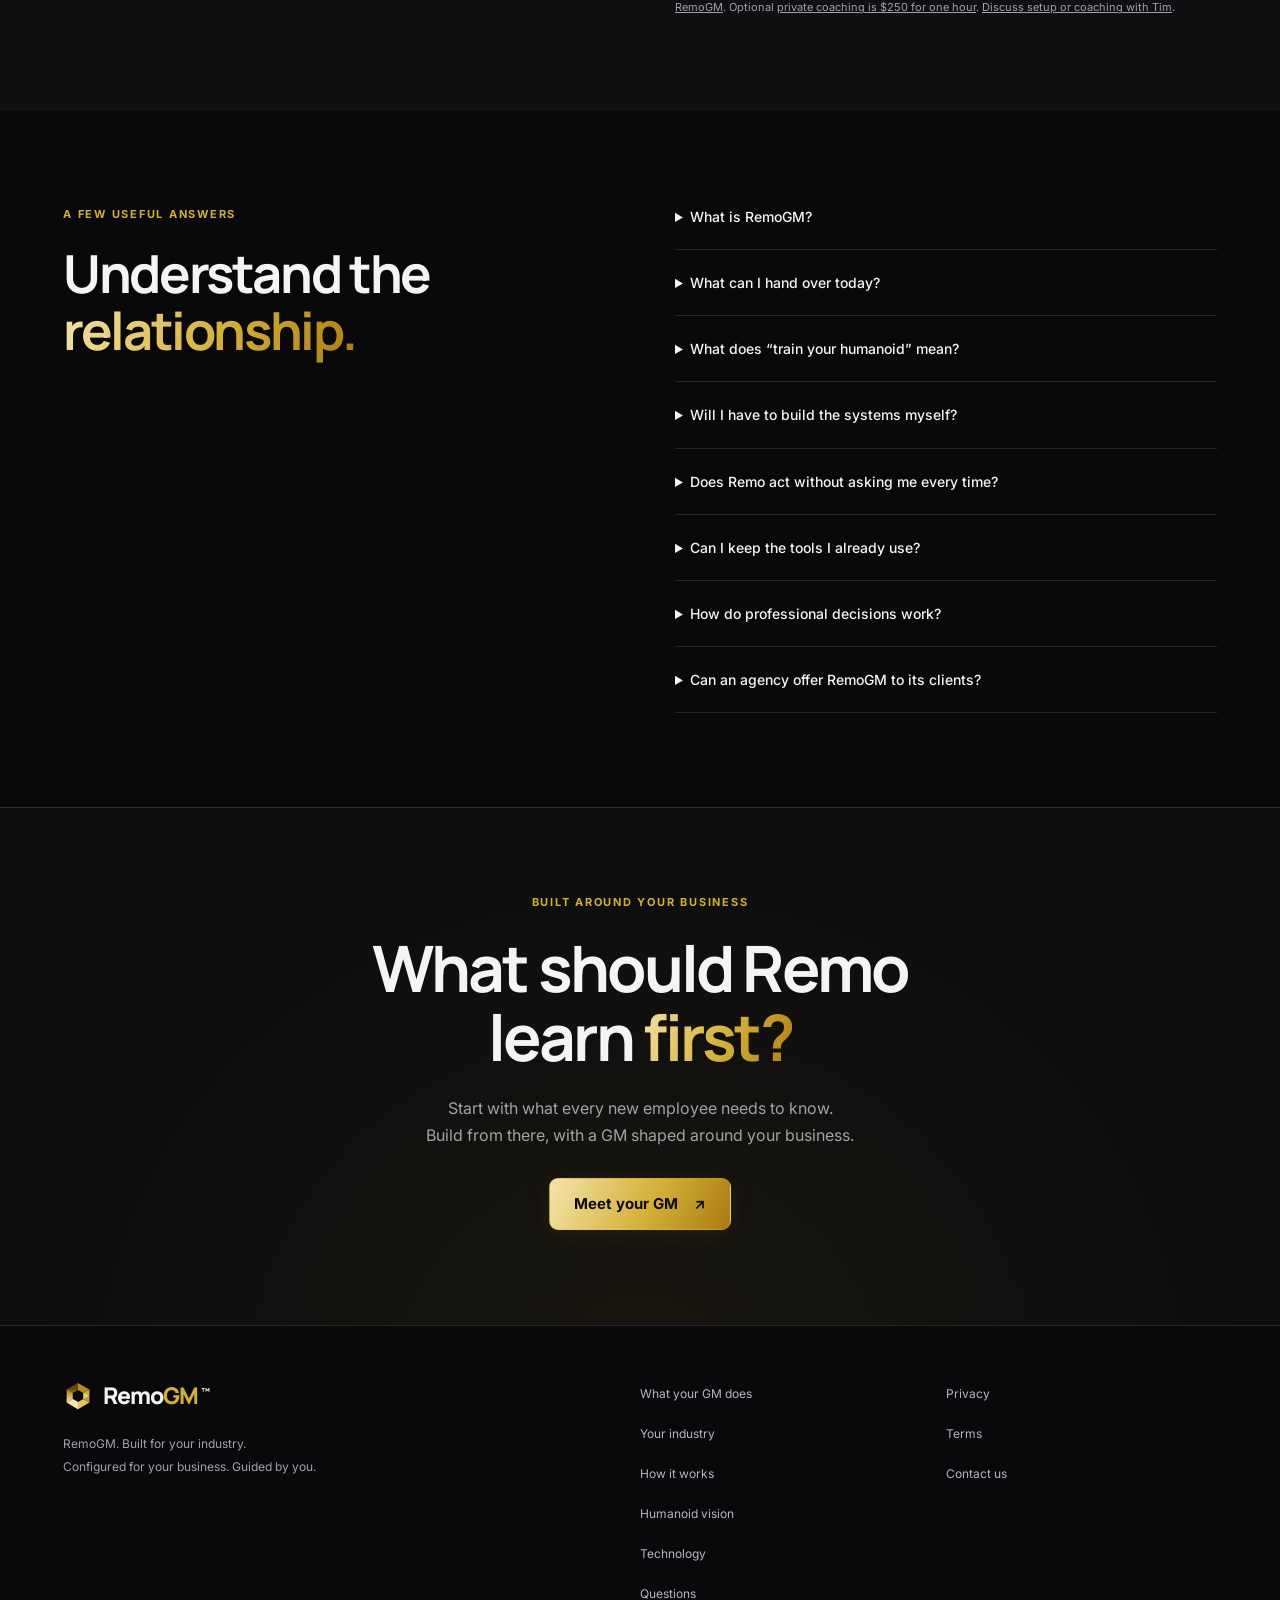
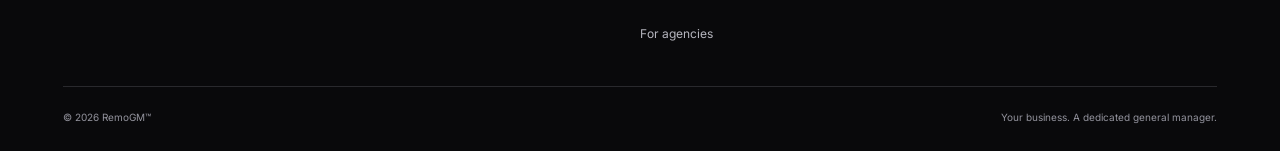
==== commit e025ee7e: "Link owner and coaching offers to their respective checkouts" ====
--- a/index.html
+++ b/index.html
@@ -71,7 +71,7 @@
 <section class="section day-section" id="day" aria-labelledby="day-heading"><div class="wrap"><div class="section-heading"><p class="eyebrow">A day with Remo</p><h2 id="day-heading">Work moves forward.<br>You see <em>what matters.</em></h2><p>Here’s an example of the experience we’re building around a contractor’s day. Remo follows an ongoing plan, with clear points for the owner’s decisions.</p></div><div class="day-layout"><div class="briefing" aria-label="Example contractor daily briefing"><div class="briefing-top"><div class="remo-avatar"><img src="remoblue-emblem.svg?v=20261020-gold" width="27" height="27" alt=""></div><div><strong>Your daily briefing</strong><span>Remo · Your general manager</span></div><span class="example-label">Example</span></div><div class="briefing-intro"><p class="eyebrow">A simpler start to your day</p><h2>Good morning.<br>Here’s what needs you.</h2><p>One decision. A clear plan for the day.</p></div><div class="brief-item"><span class="status-icon done" aria-hidden="true">✓</span><div><h3>Handled</h3><p>Outstanding estimates followed up. Tomorrow’s appointments confirmed.</p></div></div><div class="brief-item"><span class="status-icon opportunity" aria-hidden="true">↗</span><div><h3>An opportunity to grow</h3><p>Next week has openings. A campaign for past customers is ready to review.</p></div></div><div class="decision-card"><span class="small-label">Needs your decision</span><h3>Put next week’s openings to work.</h3><p>Review the campaign and its proposed budget.</p><a href="#day-steps">Explore this example <span aria-hidden="true">→</span></a></div><p class="example-note">Illustrative contractor scenario. This is an example, not live business activity.</p></div><div class="day-grid" id="day-steps"><article class="day-card"><span class="day-time">01 / Start the day</span><h3>Know what needs attention.</h3><p>Remo reviews open estimates, upcoming jobs, and available capacity. Your briefing identifies the priority.</p><div class="day-message">“Next week has room for more work. Let’s start with customers who already know you.”</div></article><article class="day-card"><span class="day-time">02 / Keep work moving</span><h3>Put the plan into action.</h3><p>Within your approved plan, Remo follows up, answers routine questions, and offers available appointment times.</p><div class="day-message">“A customer needs a custom price. Here’s the request and the information you need.”</div></article><article class="day-card"><span class="day-time">03 / Close the loop</span><h3>See what actually happened.</h3><p>Review confirmed appointments, outstanding conversations, and the next steps. Remo uses the results to inform tomorrow’s plan.</p><div class="day-message">“Here’s what moved forward, what is still waiting, and what I recommend next.”</div></article></div></div><p class="section-note">Example workflow. Execution depends on connected accounts and the responsibilities you activate.</p></div></section>
 <section class="section light" id="handles" aria-labelledby="responsibilities-heading"><div class="wrap"><div class="section-heading"><p class="eyebrow">The whole business in view</p><h2 id="responsibilities-heading">Six responsibilities.<br>One <em>operating plan.</em></h2><p>Growth takes a great offer, happy customers, effective marketing, capable people, consistent systems, and money to move forward. RemoGM is built around all six.</p></div><div class="pillar-grid"><article><span class="pillar-number">01</span><h3>Your offering</h3><p>Bring customer feedback together and identify what to improve in your products and services.</p></article><article><span class="pillar-number">02</span><h3>Your customers</h3><p>Keep questions, follow-up, and service requests moving toward a clear resolution.</p></article><article><span class="pillar-number">03</span><h3>Your marketing</h3><p>Turn your growth plan into campaigns, content, and consistent follow-through.</p></article><article><span class="pillar-number">04</span><h3>Your team</h3><p>Coordinate assignments, onboarding, and the work that needs a person’s expertise.</p></article><article><span class="pillar-number">05</span><h3>Your operations</h3><p>Keep recurring work, deadlines, and handoffs organized so fewer things fall through.</p></article><article><span class="pillar-number">06</span><h3>Your money</h3><p>Bring connected financial information into view and prepare better budget decisions.</p></article></div><p class="availability-note">These six responsibilities define the RemoGM approach. Your setup specifies the work Remo can perform, the work it prepares for approval, and the work your team owns.</p></div></section>
 <section class="section" id="how" aria-labelledby="how-heading"><div class="wrap"><div class="section-heading"><p class="eyebrow">We help you get started</p><h2 id="how-heading">Introduce your business.<br>Meet <em>your GM.</em></h2><p>You bring the business. We help with the setup and connections, then agree on the first responsibilities Remo will handle.</p></div><div class="setup-grid" id="setup"><article><span>01</span><h3>Tell us about your business.</h3><p>Your industry, customers, team, and the work you want off your plate.</p></article><article><span>02</span><h3>Set your goals and rules.</h3><p>Agree on priorities, spending limits, and the decisions that should come to you.</p></article><article><span>03</span><h3>Put Remo to work.</h3><p>Connect the required tools, test the agreed workflows, and start with a clear operating plan.</p></article></div><div class="owner-control"><div><p class="eyebrow">You stay in charge</p><h3>Delegate the work.<br>Keep the decisions that matter.</h3></div><p>Give Remo standing permission for agreed routines. Review exceptions, change the plan, or pause an activity. Your daily update brings the important decisions together.</p></div></div></section>
-<section class="section light" id="pricing" aria-labelledby="pricing-heading"><div class="wrap pricing-layout"><div class="section-heading"><p class="eyebrow">A clear offer for your business</p><h2 id="pricing-heading">Know what’s included.<br>Know <em>what it costs.</em></h2><p>We’ll prepare a proposal around the responsibilities you want Remo to handle. You’ll see the scope and costs before you decide.</p><a class="btn" href="book.html">Discuss my business <span aria-hidden="true">↗</span></a></div><div class="pricing-items"><article><h3>Setup &amp; onboarding</h3><p>Business configuration, agreed account connections, workflow testing, and owner onboarding.</p></article><article><h3>Ongoing service</h3><p>Your RemoGM workspace, selected responsibilities, and agreed support.</p></article><article><h3>Usage &amp; growth spending</h3><p>AI, calling, messaging, and other metered services are explained separately. Advertising budgets and customer-owned subscriptions are identified in your proposal.</p></article><p class="small-print">Ask Stoner owner offer · $199/month plus agreed usage. The first five paying businesses can request ASK750 to waive the one-time $750 setup fee. Confirm availability with Tim before payment. Optional private coaching is $250 for one hour. <a href="https://lite.remogm.com/book/ask-stoner">Discuss setup or coaching with Tim</a>.</p></div></div></section>
+<section class="section light" id="pricing" aria-labelledby="pricing-heading"><div class="wrap pricing-layout"><div class="section-heading"><p class="eyebrow">A clear offer for your business</p><h2 id="pricing-heading">Know what’s included.<br>Know <em>what it costs.</em></h2><p>We’ll prepare a proposal around the responsibilities you want Remo to handle. You’ll see the scope and costs before you decide.</p><a class="btn" href="book.html">Discuss my business <span aria-hidden="true">↗</span></a></div><div class="pricing-items"><article><h3>Setup &amp; onboarding</h3><p>Business configuration, agreed account connections, workflow testing, and owner onboarding.</p></article><article><h3>Ongoing service</h3><p>Your RemoGM workspace, selected responsibilities, and agreed support.</p></article><article><h3>Usage &amp; growth spending</h3><p>AI, calling, messaging, and other metered services are explained separately. Advertising budgets and customer-owned subscriptions are identified in your proposal.</p></article><p class="small-print">Ask Stoner owner offer · $199/month plus agreed usage. The first five paying businesses can request ASK750 to waive the one-time $750 setup fee. Confirm availability with Tim before payment. <a href="https://buy.stripe.com/fZubIU4gk1ohdjc5BJdZ606">Get RemoGM</a>. Optional <a href="https://buy.stripe.com/fZuaEQ0042sl7YS9RZdZ607">private coaching is $250 for one hour</a>. <a href="https://lite.remogm.com/book/ask-stoner">Discuss setup or coaching with Tim</a>.</p></div></div></section>
 <section class="section faq-section" id="faq" aria-labelledby="faq-heading"><div class="wrap faq-layout"><div class="section-heading"><p class="eyebrow">A few useful answers</p><h2 id="faq-heading">Understand the<br><em>relationship.</em></h2></div><div class="faq-list">
 <details><summary>What is RemoGM?</summary><p>RemoGM is your AI general manager. It brings business information, customer follow-up, daily work, and growth priorities into an operating plan shaped around your industry and company.</p></details>
 <details><summary>What can I hand over today?</summary><p>RemoGM is being introduced through configured pilots. We’ll demonstrate the supported work for your setup and specify what Remo can execute, what needs approval, and what remains with your team. Availability depends on the selected industry package and connected services.</p></details>
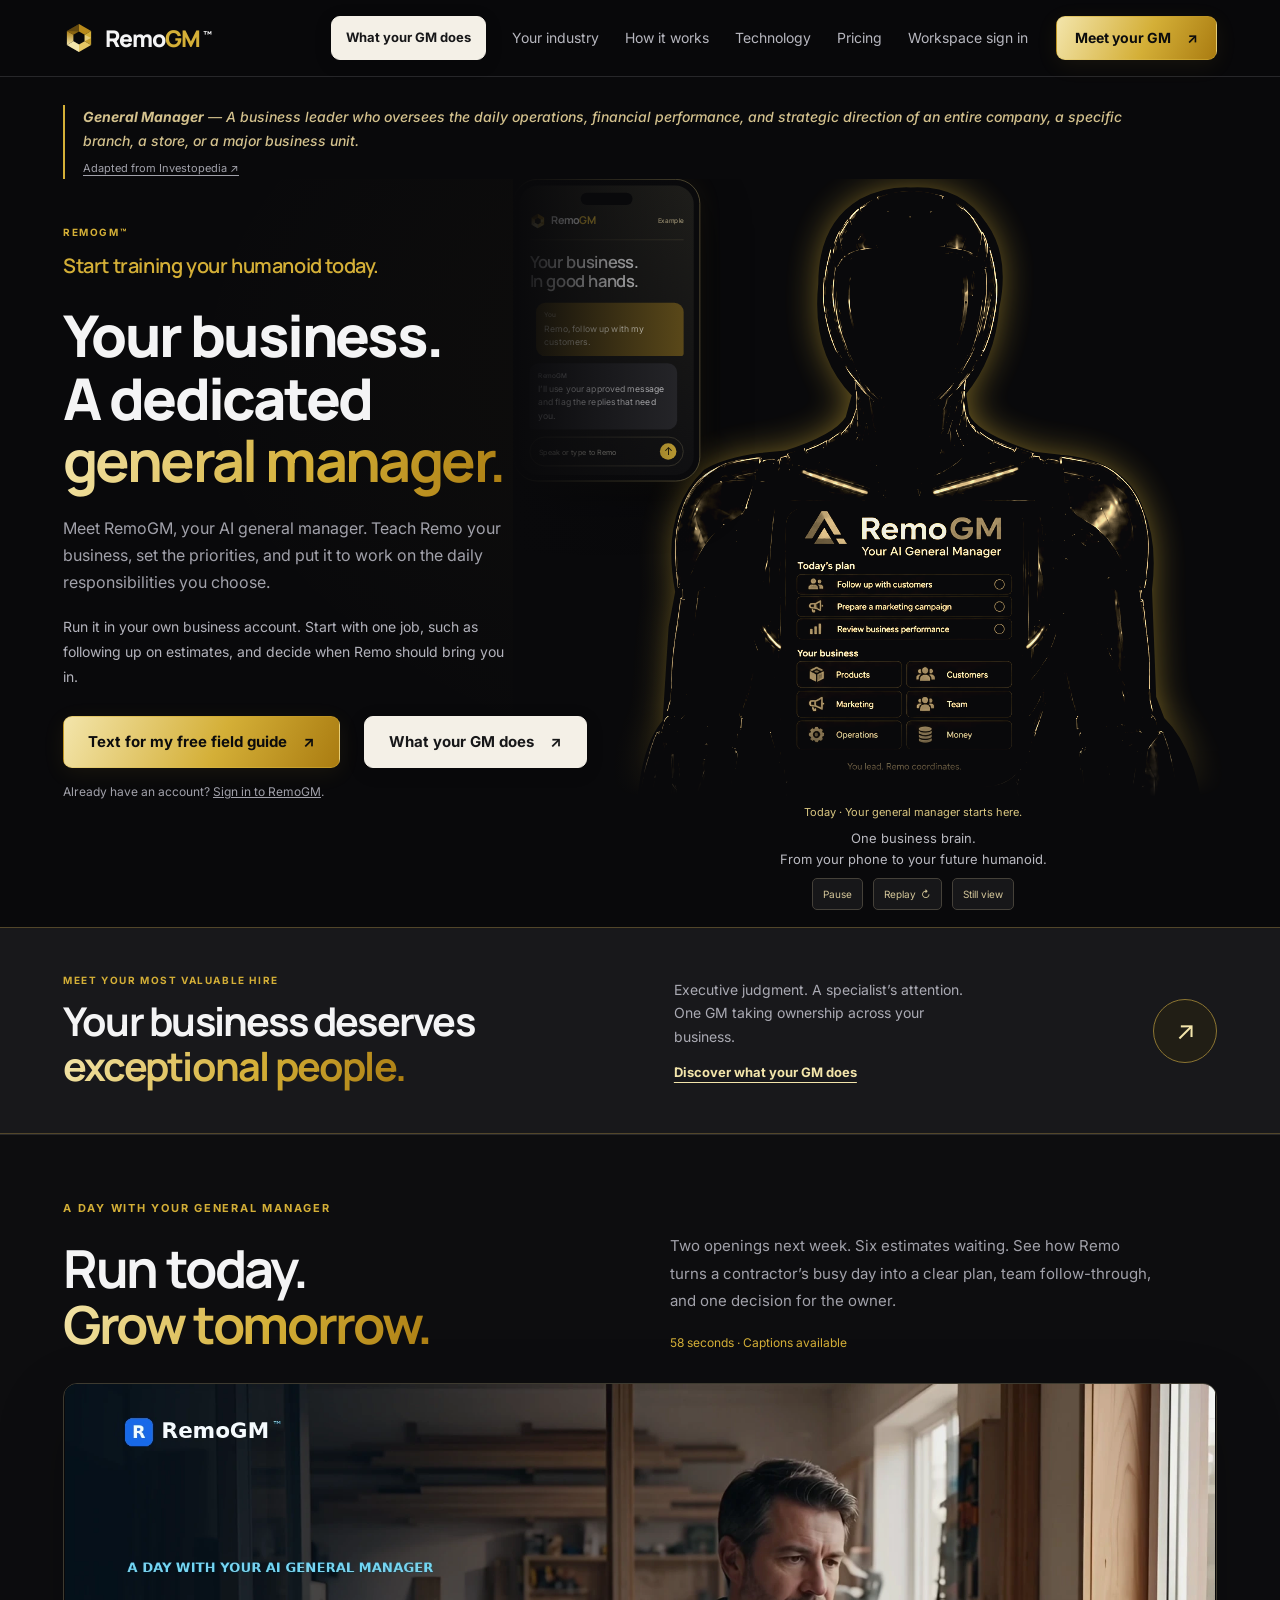
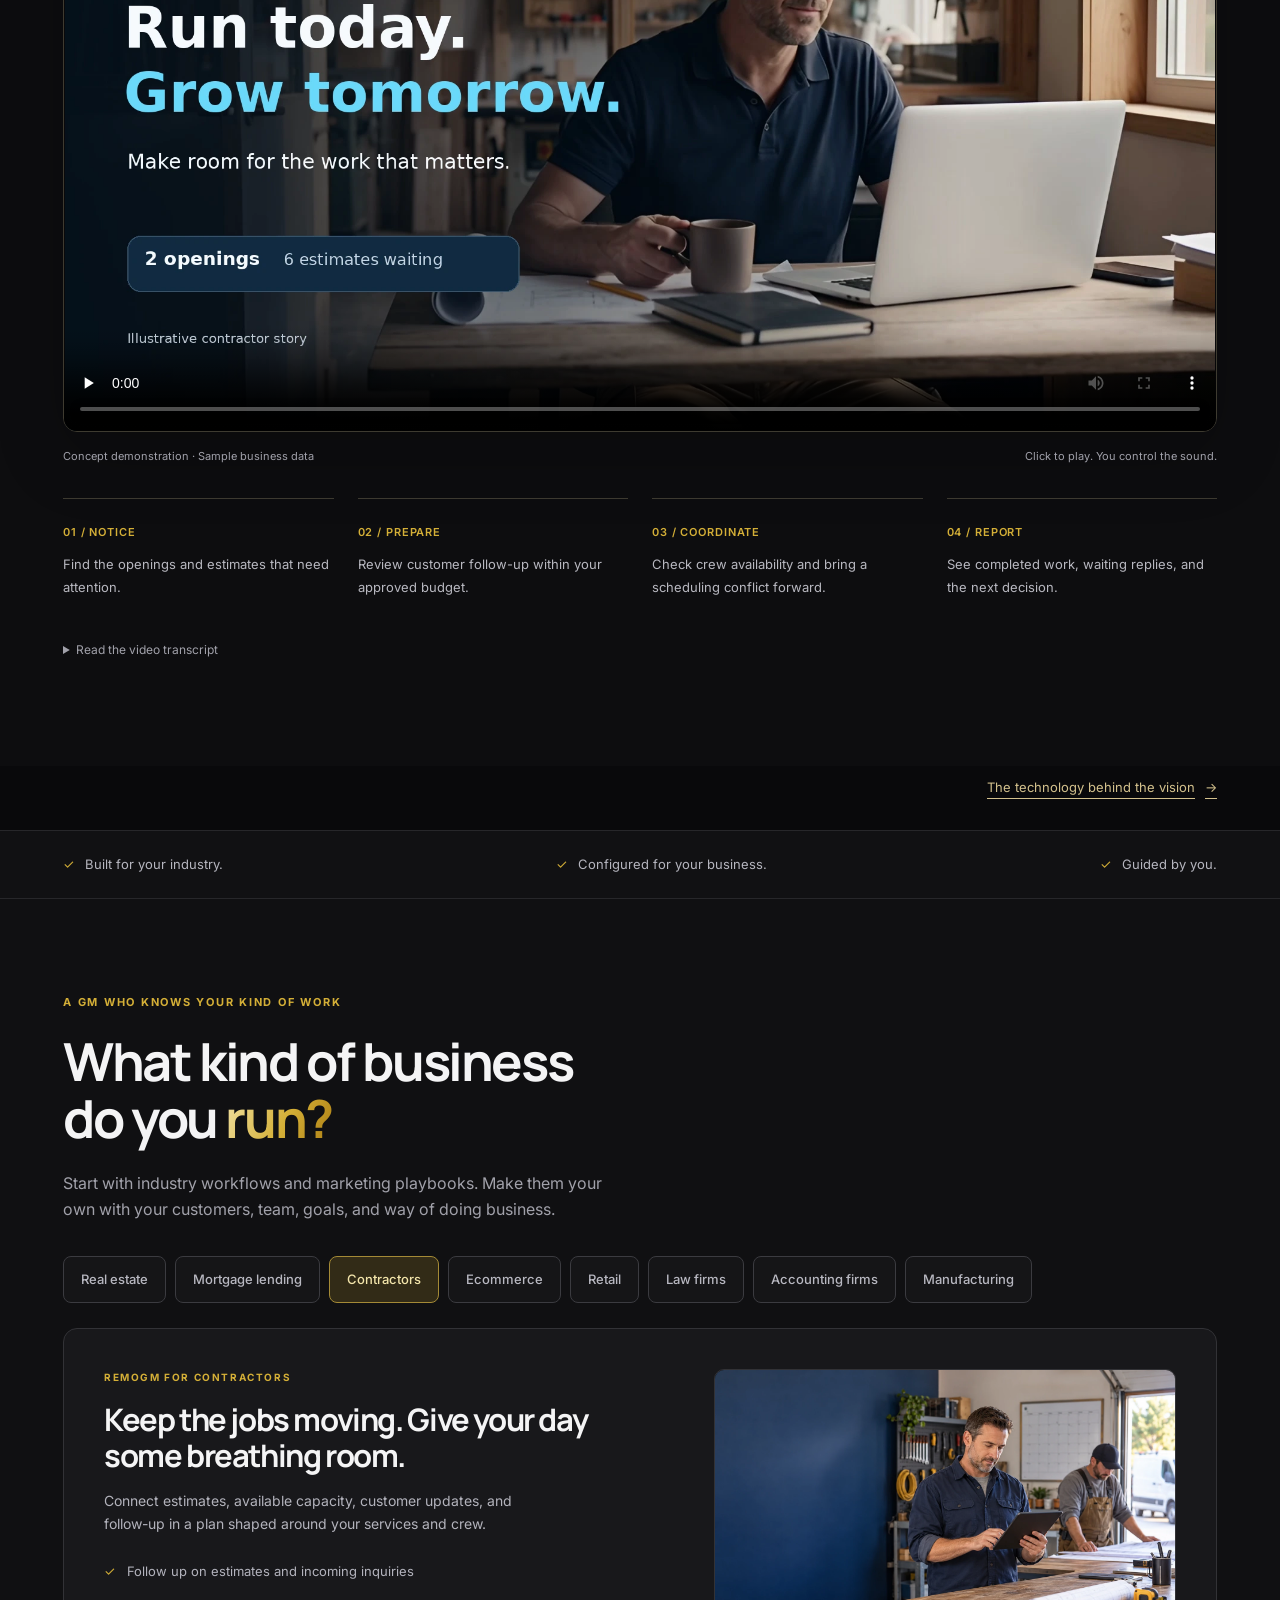
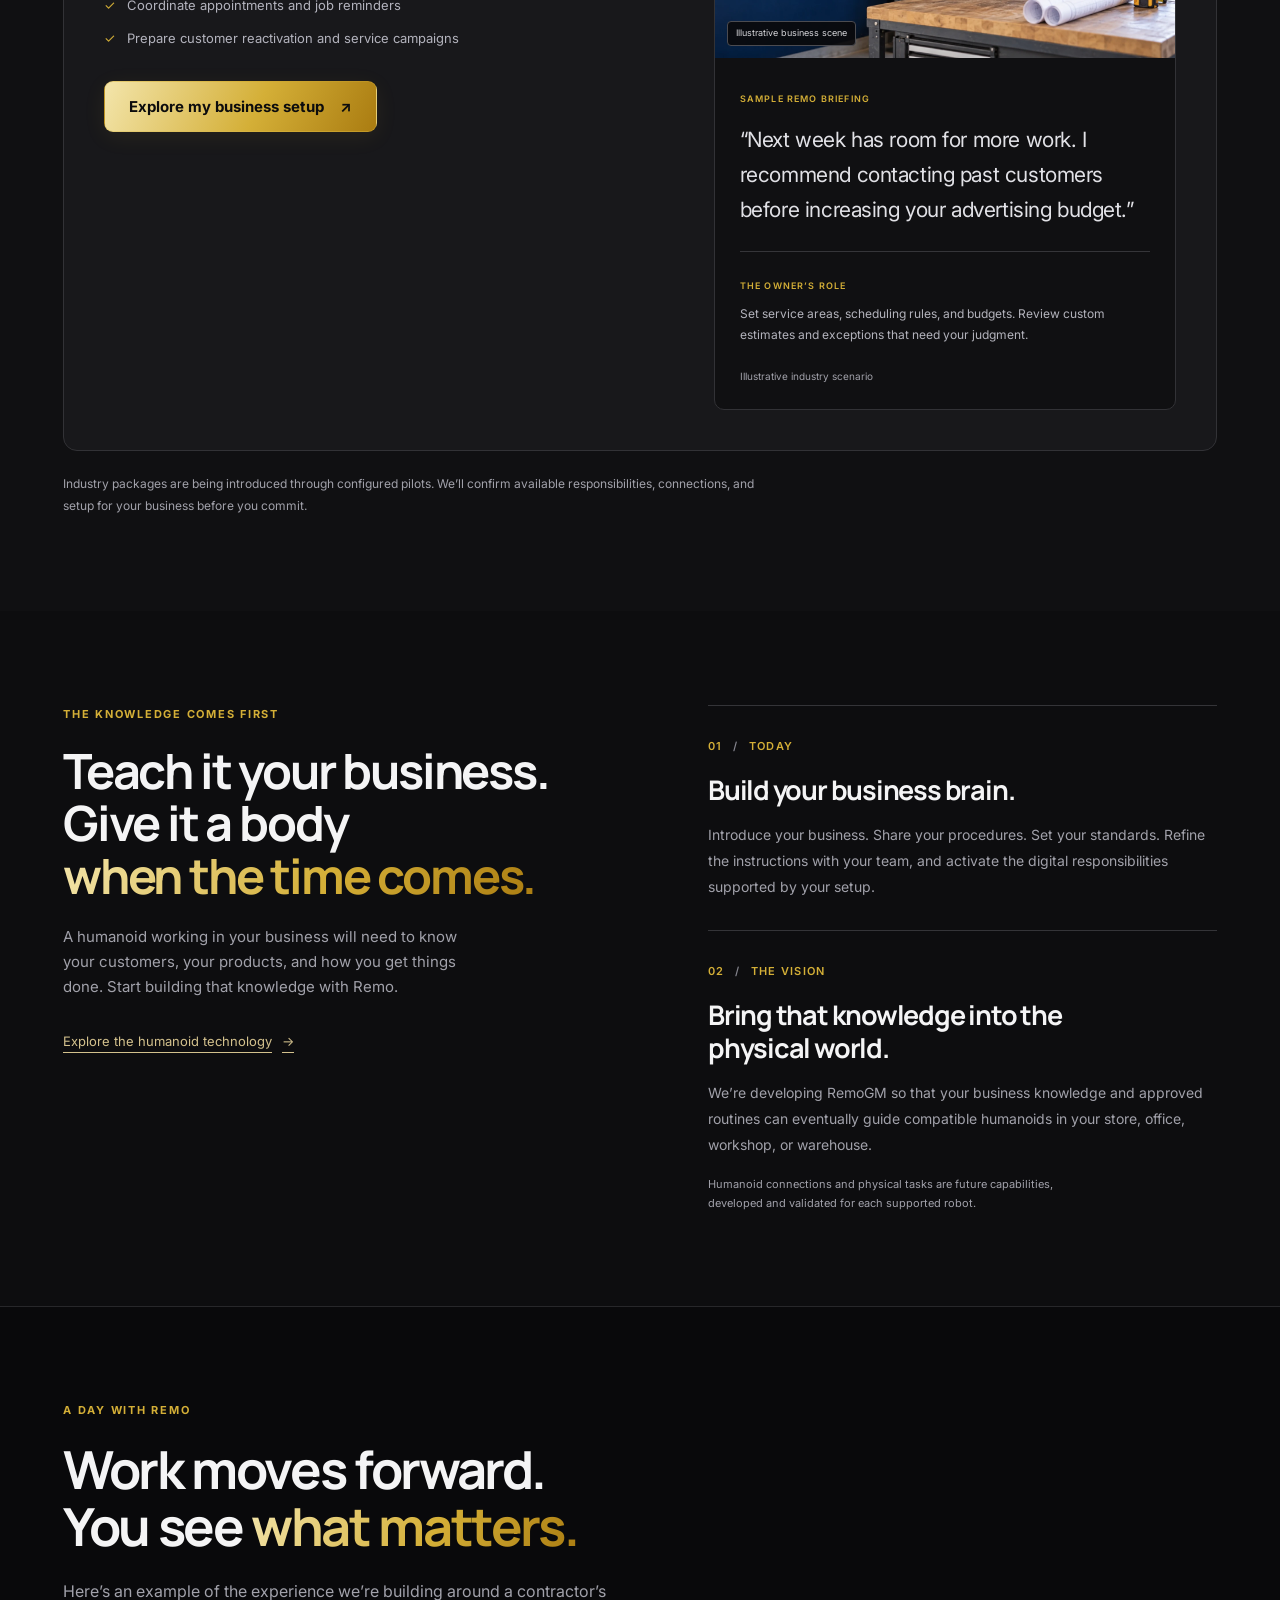
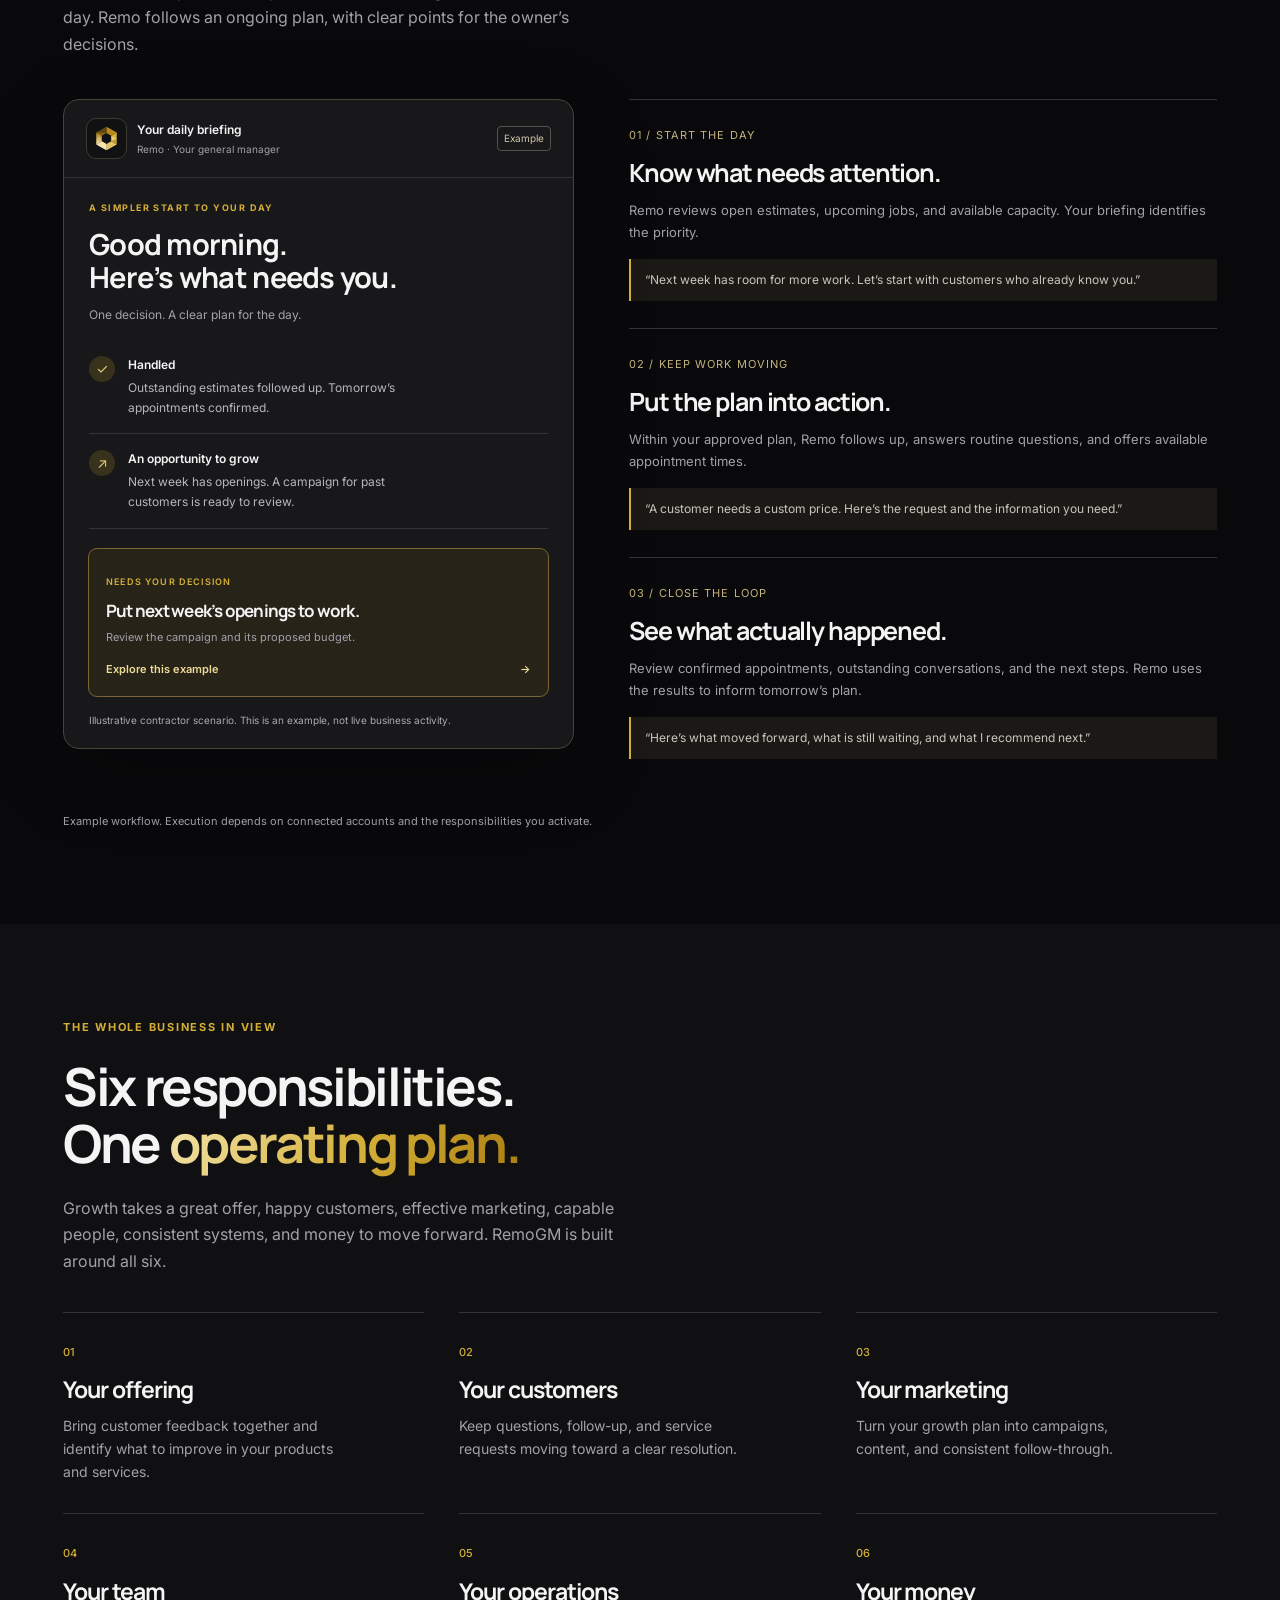
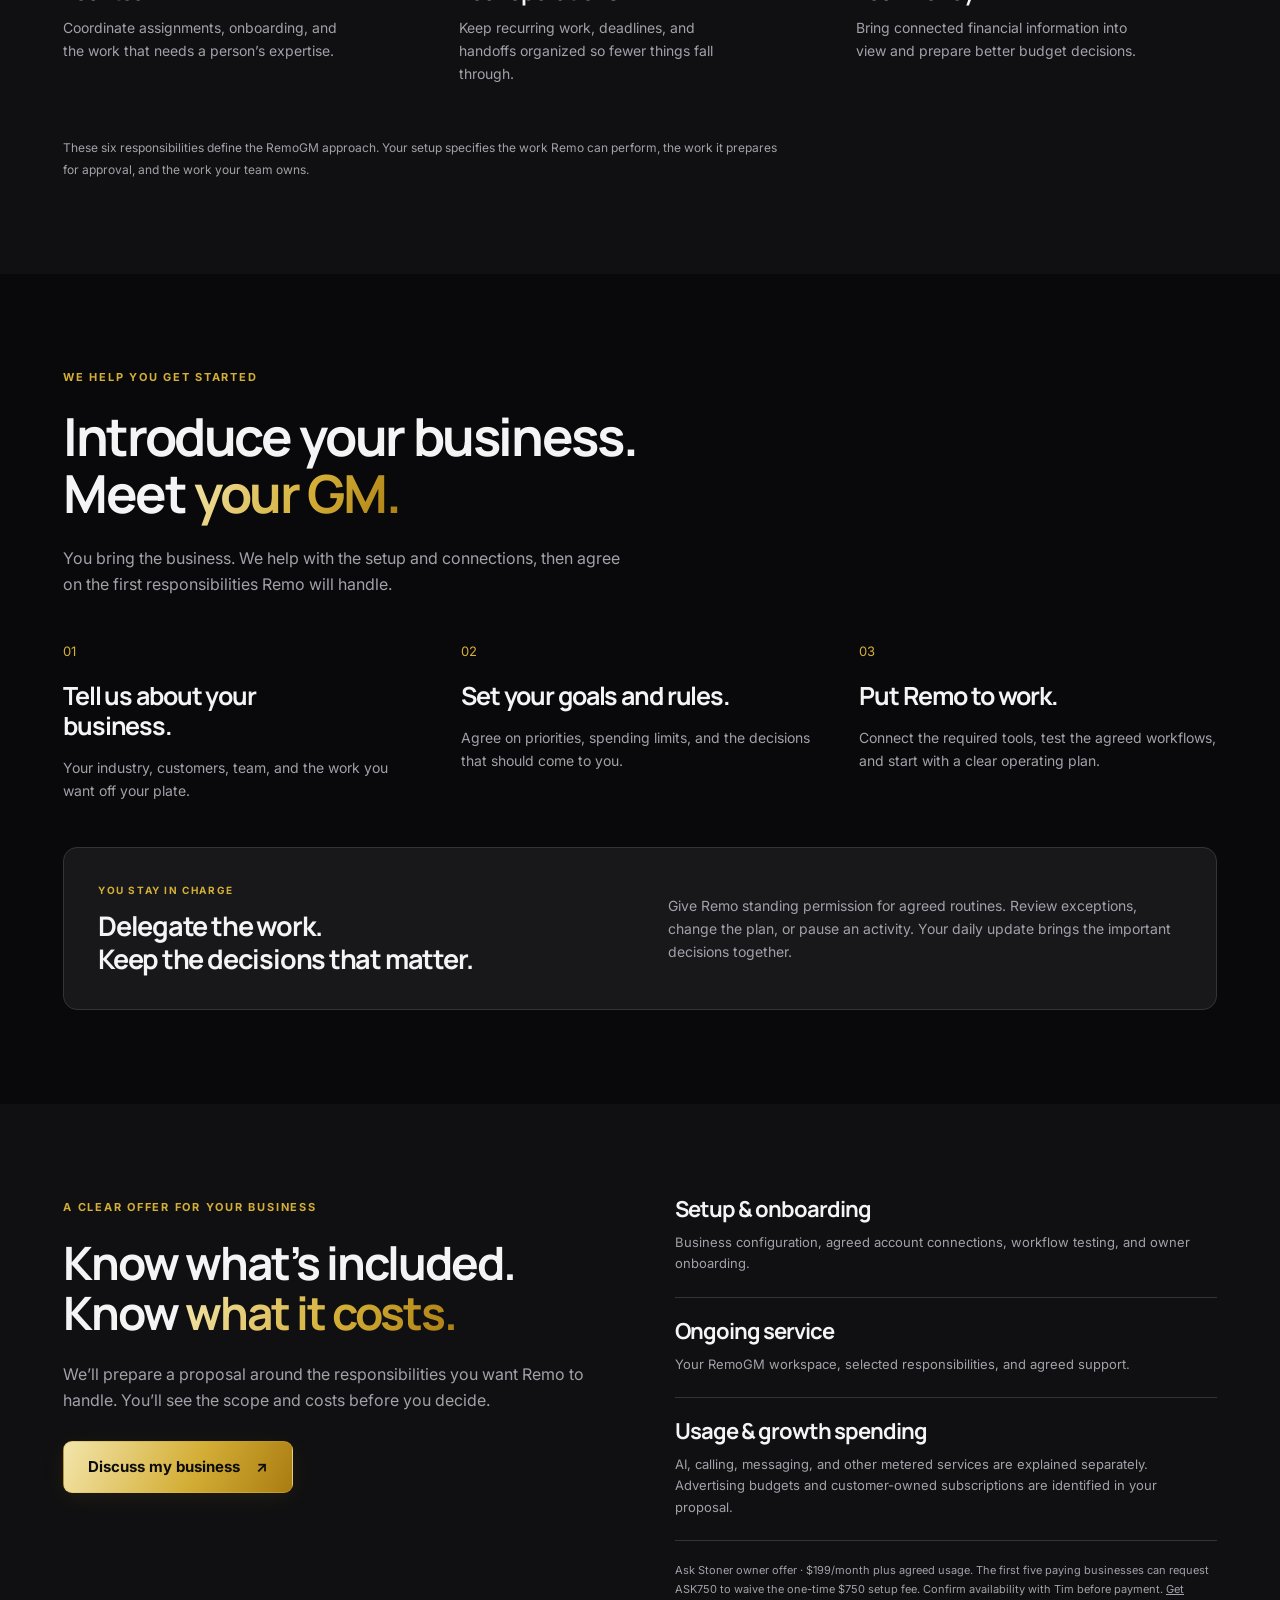
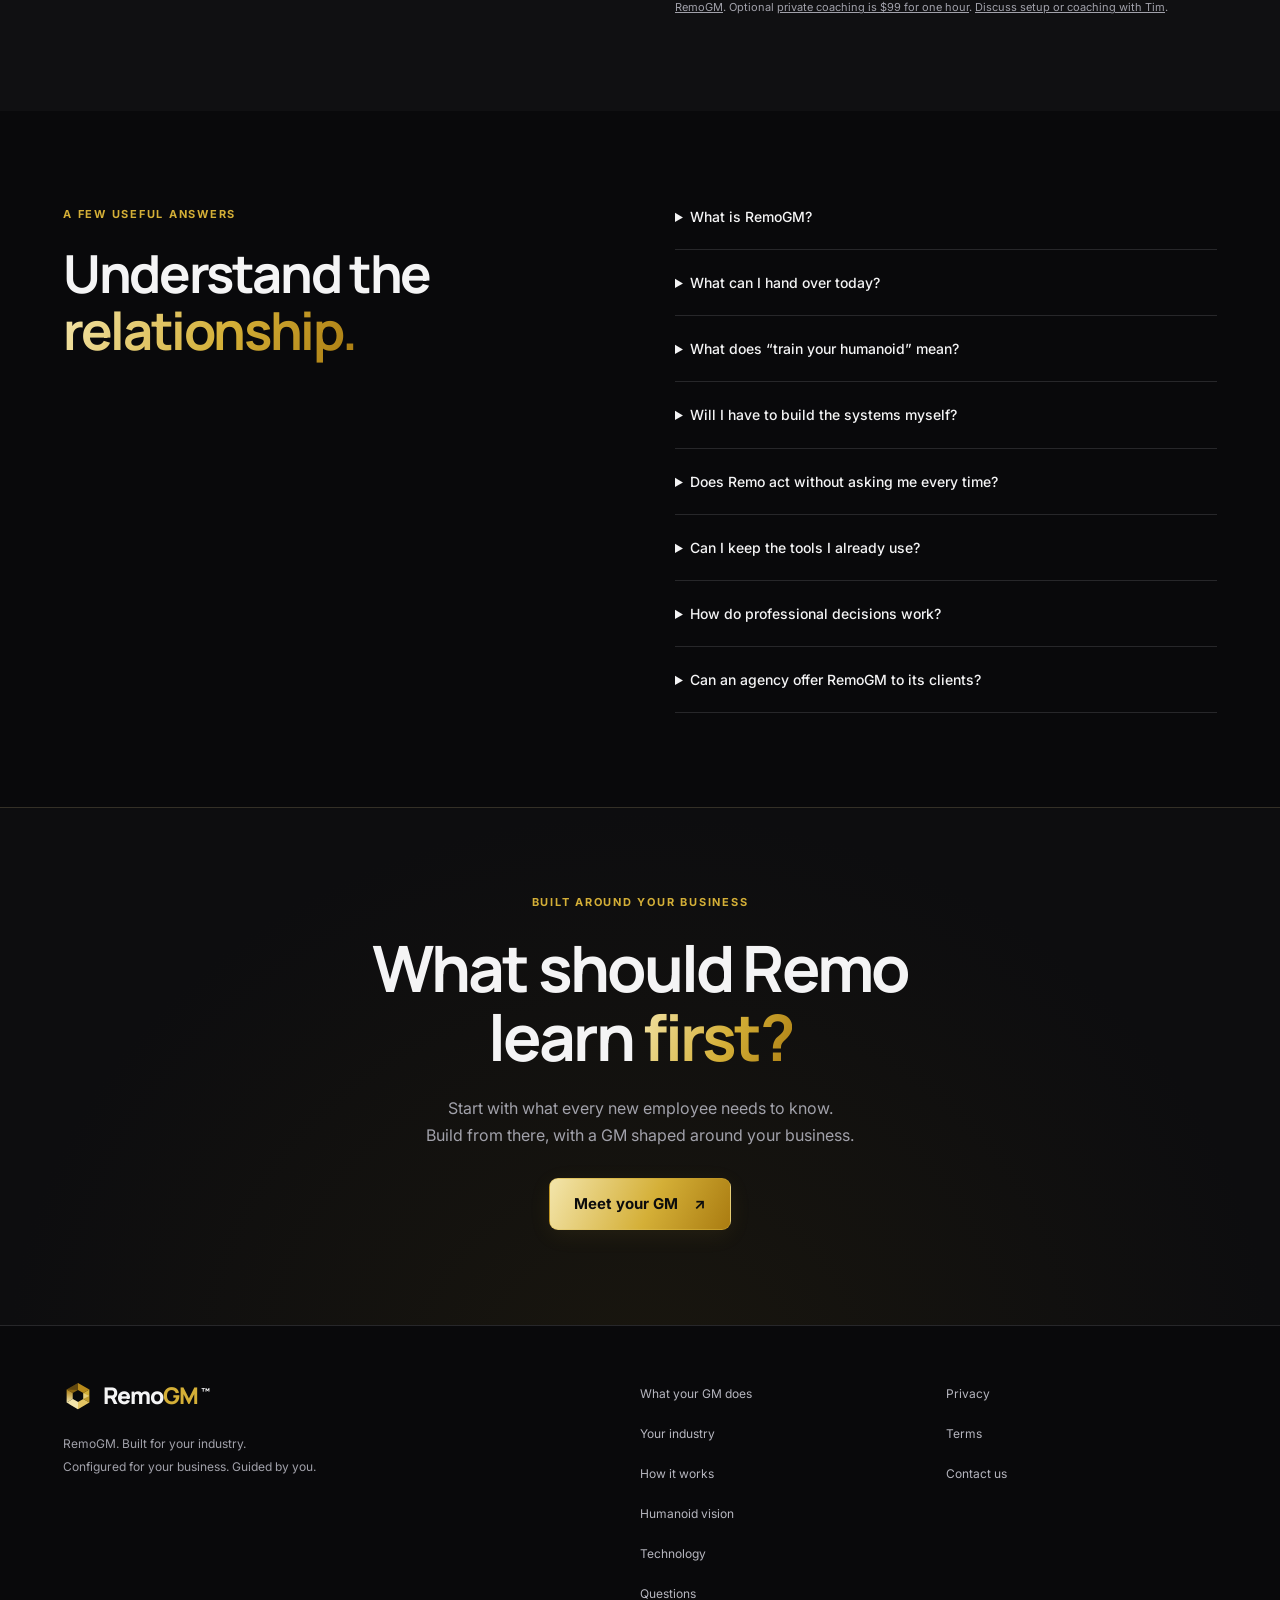
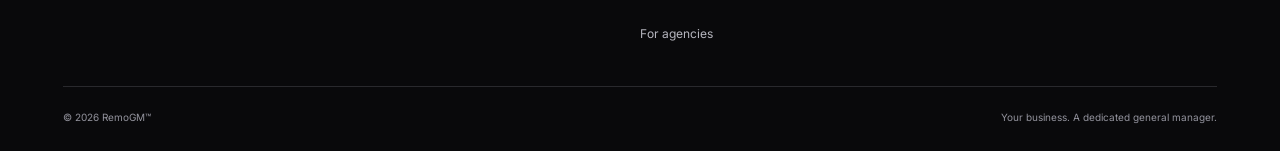
==== commit d8333eff: "Offer personalized guides by text and private coaching for $99" ====
--- a/index.html
+++ b/index.html
@@ -25,7 +25,7 @@
 <div class="hero-copy"><p class="eyebrow">RemoGM™</p><p class="hero-tagline">Start training your humanoid today.</p><h1 id="hero-heading">Your business.<br>A dedicated<br><em>general manager.</em></h1>
 <p class="hero-lede">Meet RemoGM, your AI general manager. Teach Remo your business, set the priorities, and put it to work on the daily responsibilities you choose.</p>
 <p class="hero-future">Run it in your own business account. Start with one job, such as following up on estimates, and decide when Remo should bring you in.</p>
-<div class="actions"><a class="btn" href="https://lite.remogm.com/field-guide/sample/roofing">Try the free field guide <span aria-hidden="true">↗</span></a><a class="btn btn-capabilities" href="/your-gm/">What your GM does <span aria-hidden="true">↗</span></a></div><p class="setup-note">Already have an account? <a href="https://lite.remogm.com/login">Sign in to RemoGM</a>.</p></div>
+<div class="actions"><a class="btn" href="sms:+15202144704?body=GUIDE">Text for my free field guide <span aria-hidden="true">↗</span></a><a class="btn btn-capabilities" href="/your-gm/">What your GM does <span aria-hidden="true">↗</span></a></div><p class="setup-note">Already have an account? <a href="https://lite.remogm.com/login">Sign in to RemoGM</a>.</p></div>
 <figure class="hero-media morph-hero" id="hero-visual" aria-labelledby="morph-caption">
 <div class="morph-stage" aria-hidden="true">
 <svg class="morph-glow" viewBox="0 0 1536 1024" preserveAspectRatio="xMidYMid slice" focusable="false" aria-hidden="true" xmlns="http://www.w3.org/2000/svg"><defs><path id="hero-robot-silhouette" d="M300 1100 L318 1024 Q326 937 359 900 L369 743 L380 684 Q355 554 426 486 Q457 468 515 460 L557 456 Q642 429 662 397 L673 357 Q605 288 617 174 Q617 78 682 39 Q722 18 764 20 Q845 15 885 77 Q923 130 905 213 Q899 295 850 354 L855 391 Q869 426 969 458 L1012 463 Q1118 471 1144 549 Q1168 602 1158 680 L1165 859 L1179 896 Q1224 940 1238 1024 L1250 1100 Z"/><filter id="hero-gold-halo" x="-30%" y="-25%" width="160%" height="150%" color-interpolation-filters="sRGB"><feGaussianBlur stdDeviation="30"/></filter><mask id="hero-gold-exterior" maskUnits="userSpaceOnUse" x="0" y="0" width="1536" height="1024"><rect width="1536" height="1024" fill="white"/><use href="#hero-robot-silhouette" fill="black" stroke="black" stroke-width="12"/></mask></defs><g opacity=".65" mask="url(#hero-gold-exterior)"><use href="#hero-robot-silhouette" fill="#d4af37" filter="url(#hero-gold-halo)"/></g></svg>
@@ -71,7 +71,7 @@
 <section class="section day-section" id="day" aria-labelledby="day-heading"><div class="wrap"><div class="section-heading"><p class="eyebrow">A day with Remo</p><h2 id="day-heading">Work moves forward.<br>You see <em>what matters.</em></h2><p>Here’s an example of the experience we’re building around a contractor’s day. Remo follows an ongoing plan, with clear points for the owner’s decisions.</p></div><div class="day-layout"><div class="briefing" aria-label="Example contractor daily briefing"><div class="briefing-top"><div class="remo-avatar"><img src="remoblue-emblem.svg?v=20261020-gold" width="27" height="27" alt=""></div><div><strong>Your daily briefing</strong><span>Remo · Your general manager</span></div><span class="example-label">Example</span></div><div class="briefing-intro"><p class="eyebrow">A simpler start to your day</p><h2>Good morning.<br>Here’s what needs you.</h2><p>One decision. A clear plan for the day.</p></div><div class="brief-item"><span class="status-icon done" aria-hidden="true">✓</span><div><h3>Handled</h3><p>Outstanding estimates followed up. Tomorrow’s appointments confirmed.</p></div></div><div class="brief-item"><span class="status-icon opportunity" aria-hidden="true">↗</span><div><h3>An opportunity to grow</h3><p>Next week has openings. A campaign for past customers is ready to review.</p></div></div><div class="decision-card"><span class="small-label">Needs your decision</span><h3>Put next week’s openings to work.</h3><p>Review the campaign and its proposed budget.</p><a href="#day-steps">Explore this example <span aria-hidden="true">→</span></a></div><p class="example-note">Illustrative contractor scenario. This is an example, not live business activity.</p></div><div class="day-grid" id="day-steps"><article class="day-card"><span class="day-time">01 / Start the day</span><h3>Know what needs attention.</h3><p>Remo reviews open estimates, upcoming jobs, and available capacity. Your briefing identifies the priority.</p><div class="day-message">“Next week has room for more work. Let’s start with customers who already know you.”</div></article><article class="day-card"><span class="day-time">02 / Keep work moving</span><h3>Put the plan into action.</h3><p>Within your approved plan, Remo follows up, answers routine questions, and offers available appointment times.</p><div class="day-message">“A customer needs a custom price. Here’s the request and the information you need.”</div></article><article class="day-card"><span class="day-time">03 / Close the loop</span><h3>See what actually happened.</h3><p>Review confirmed appointments, outstanding conversations, and the next steps. Remo uses the results to inform tomorrow’s plan.</p><div class="day-message">“Here’s what moved forward, what is still waiting, and what I recommend next.”</div></article></div></div><p class="section-note">Example workflow. Execution depends on connected accounts and the responsibilities you activate.</p></div></section>
 <section class="section light" id="handles" aria-labelledby="responsibilities-heading"><div class="wrap"><div class="section-heading"><p class="eyebrow">The whole business in view</p><h2 id="responsibilities-heading">Six responsibilities.<br>One <em>operating plan.</em></h2><p>Growth takes a great offer, happy customers, effective marketing, capable people, consistent systems, and money to move forward. RemoGM is built around all six.</p></div><div class="pillar-grid"><article><span class="pillar-number">01</span><h3>Your offering</h3><p>Bring customer feedback together and identify what to improve in your products and services.</p></article><article><span class="pillar-number">02</span><h3>Your customers</h3><p>Keep questions, follow-up, and service requests moving toward a clear resolution.</p></article><article><span class="pillar-number">03</span><h3>Your marketing</h3><p>Turn your growth plan into campaigns, content, and consistent follow-through.</p></article><article><span class="pillar-number">04</span><h3>Your team</h3><p>Coordinate assignments, onboarding, and the work that needs a person’s expertise.</p></article><article><span class="pillar-number">05</span><h3>Your operations</h3><p>Keep recurring work, deadlines, and handoffs organized so fewer things fall through.</p></article><article><span class="pillar-number">06</span><h3>Your money</h3><p>Bring connected financial information into view and prepare better budget decisions.</p></article></div><p class="availability-note">These six responsibilities define the RemoGM approach. Your setup specifies the work Remo can perform, the work it prepares for approval, and the work your team owns.</p></div></section>
 <section class="section" id="how" aria-labelledby="how-heading"><div class="wrap"><div class="section-heading"><p class="eyebrow">We help you get started</p><h2 id="how-heading">Introduce your business.<br>Meet <em>your GM.</em></h2><p>You bring the business. We help with the setup and connections, then agree on the first responsibilities Remo will handle.</p></div><div class="setup-grid" id="setup"><article><span>01</span><h3>Tell us about your business.</h3><p>Your industry, customers, team, and the work you want off your plate.</p></article><article><span>02</span><h3>Set your goals and rules.</h3><p>Agree on priorities, spending limits, and the decisions that should come to you.</p></article><article><span>03</span><h3>Put Remo to work.</h3><p>Connect the required tools, test the agreed workflows, and start with a clear operating plan.</p></article></div><div class="owner-control"><div><p class="eyebrow">You stay in charge</p><h3>Delegate the work.<br>Keep the decisions that matter.</h3></div><p>Give Remo standing permission for agreed routines. Review exceptions, change the plan, or pause an activity. Your daily update brings the important decisions together.</p></div></div></section>
-<section class="section light" id="pricing" aria-labelledby="pricing-heading"><div class="wrap pricing-layout"><div class="section-heading"><p class="eyebrow">A clear offer for your business</p><h2 id="pricing-heading">Know what’s included.<br>Know <em>what it costs.</em></h2><p>We’ll prepare a proposal around the responsibilities you want Remo to handle. You’ll see the scope and costs before you decide.</p><a class="btn" href="book.html">Discuss my business <span aria-hidden="true">↗</span></a></div><div class="pricing-items"><article><h3>Setup &amp; onboarding</h3><p>Business configuration, agreed account connections, workflow testing, and owner onboarding.</p></article><article><h3>Ongoing service</h3><p>Your RemoGM workspace, selected responsibilities, and agreed support.</p></article><article><h3>Usage &amp; growth spending</h3><p>AI, calling, messaging, and other metered services are explained separately. Advertising budgets and customer-owned subscriptions are identified in your proposal.</p></article><p class="small-print">Ask Stoner owner offer · $199/month plus agreed usage. The first five paying businesses can request ASK750 to waive the one-time $750 setup fee. Confirm availability with Tim before payment. <a href="https://buy.stripe.com/fZubIU4gk1ohdjc5BJdZ606">Get RemoGM</a>. Optional <a href="https://buy.stripe.com/fZuaEQ0042sl7YS9RZdZ607">private coaching is $250 for one hour</a>. <a href="https://lite.remogm.com/book/ask-stoner">Discuss setup or coaching with Tim</a>.</p></div></div></section>
+<section class="section light" id="pricing" aria-labelledby="pricing-heading"><div class="wrap pricing-layout"><div class="section-heading"><p class="eyebrow">A clear offer for your business</p><h2 id="pricing-heading">Know what’s included.<br>Know <em>what it costs.</em></h2><p>We’ll prepare a proposal around the responsibilities you want Remo to handle. You’ll see the scope and costs before you decide.</p><a class="btn" href="book.html">Discuss my business <span aria-hidden="true">↗</span></a></div><div class="pricing-items"><article><h3>Setup &amp; onboarding</h3><p>Business configuration, agreed account connections, workflow testing, and owner onboarding.</p></article><article><h3>Ongoing service</h3><p>Your RemoGM workspace, selected responsibilities, and agreed support.</p></article><article><h3>Usage &amp; growth spending</h3><p>AI, calling, messaging, and other metered services are explained separately. Advertising budgets and customer-owned subscriptions are identified in your proposal.</p></article><p class="small-print">Ask Stoner owner offer · $199/month plus agreed usage. The first five paying businesses can request ASK750 to waive the one-time $750 setup fee. Confirm availability with Tim before payment. <a href="https://buy.stripe.com/fZubIU4gk1ohdjc5BJdZ606">Get RemoGM</a>. Optional <a href="https://buy.stripe.com/9B6bIUdQU9UNfrk1ltdZ608">private coaching is $99 for one hour</a>. <a href="https://lite.remogm.com/book/ask-stoner">Discuss setup or coaching with Tim</a>.</p></div></div></section>
 <section class="section faq-section" id="faq" aria-labelledby="faq-heading"><div class="wrap faq-layout"><div class="section-heading"><p class="eyebrow">A few useful answers</p><h2 id="faq-heading">Understand the<br><em>relationship.</em></h2></div><div class="faq-list">
 <details><summary>What is RemoGM?</summary><p>RemoGM is your AI general manager. It brings business information, customer follow-up, daily work, and growth priorities into an operating plan shaped around your industry and company.</p></details>
 <details><summary>What can I hand over today?</summary><p>RemoGM is being introduced through configured pilots. We’ll demonstrate the supported work for your setup and specify what Remo can execute, what needs approval, and what remains with your team. Availability depends on the selected industry package and connected services.</p></details>
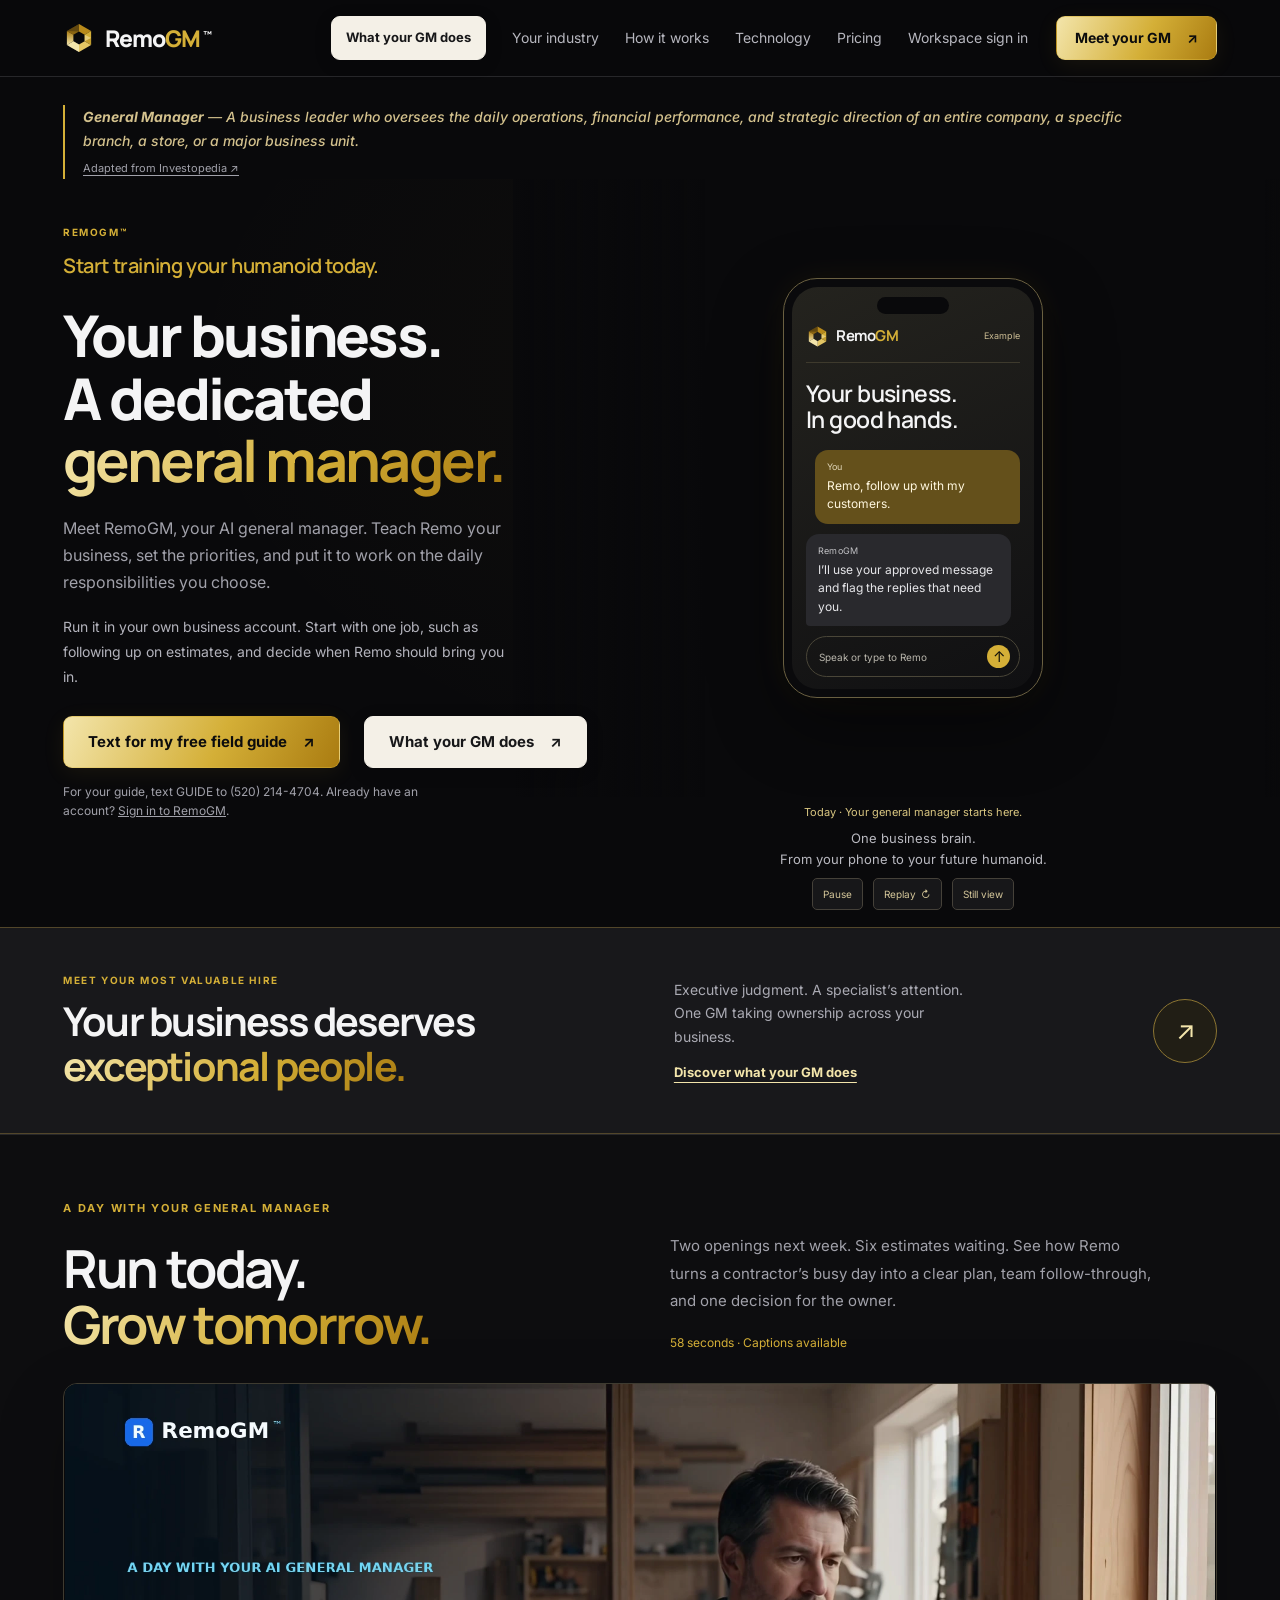
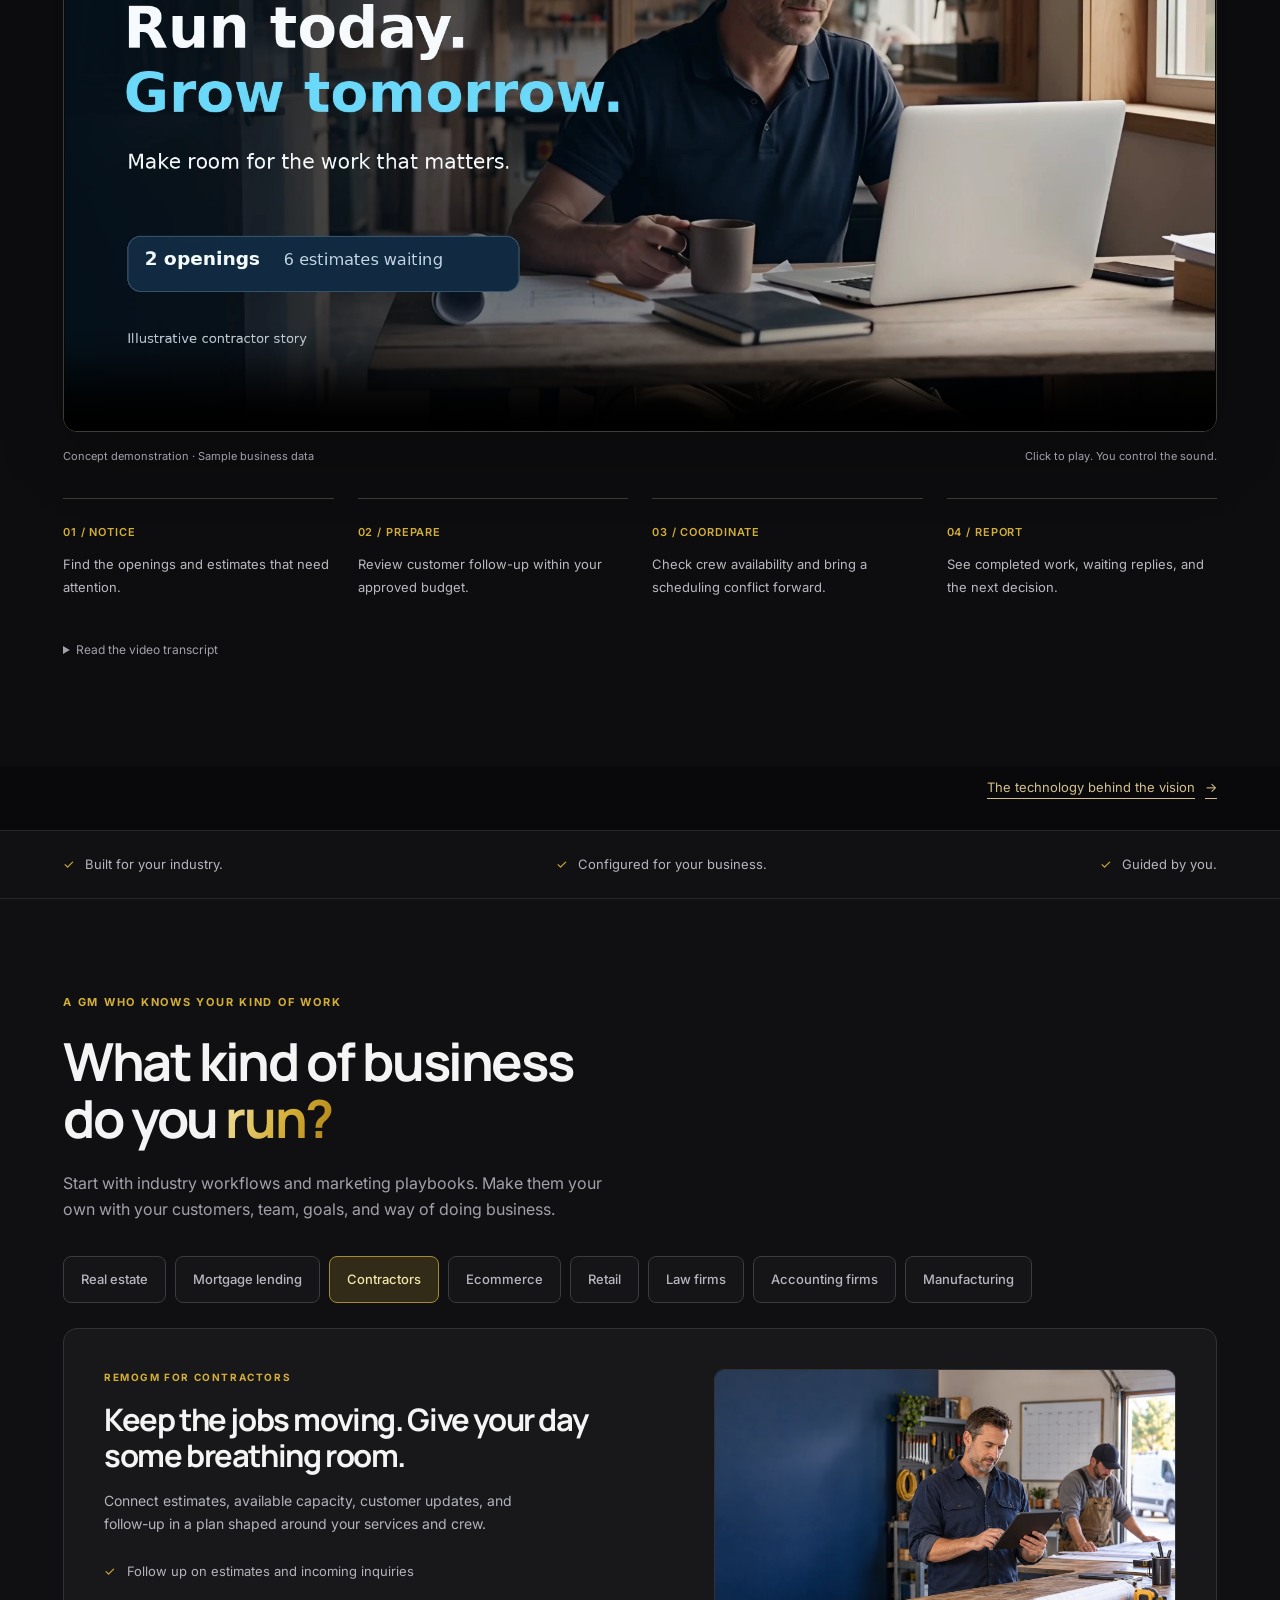
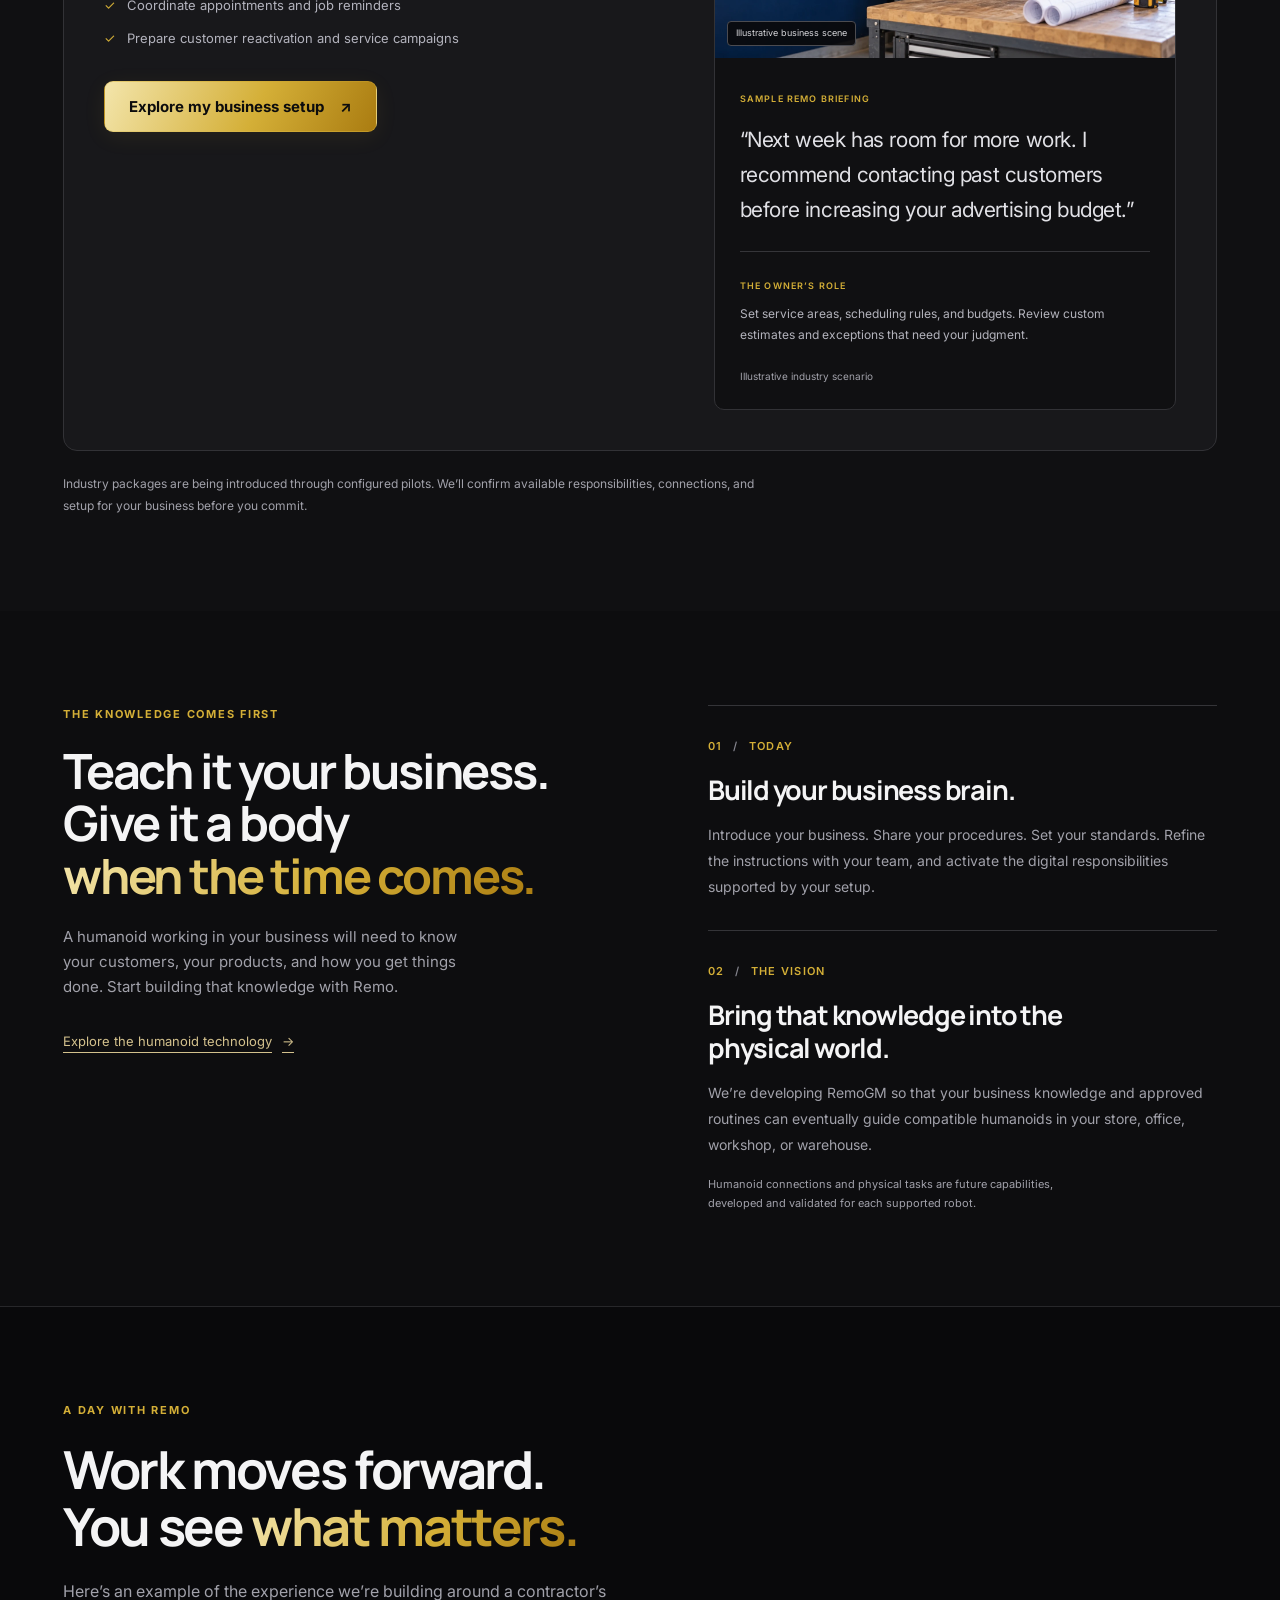
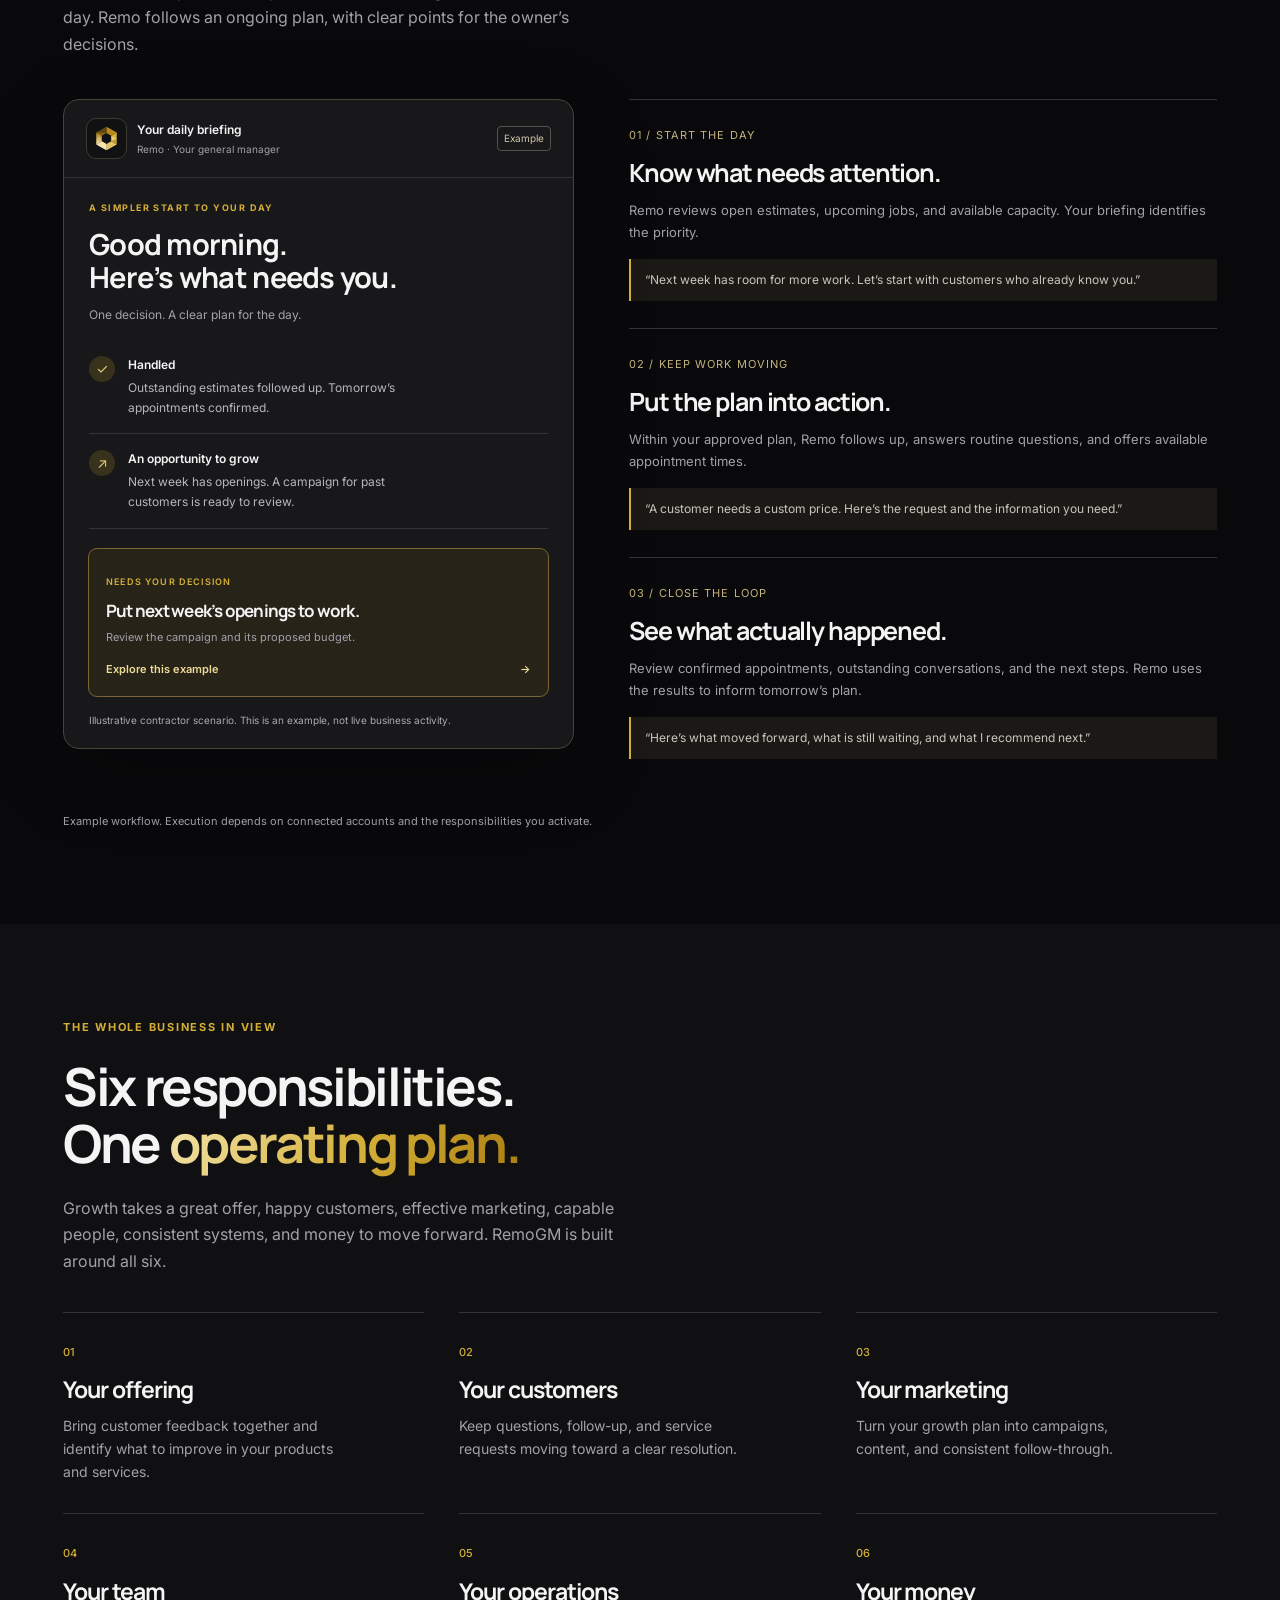
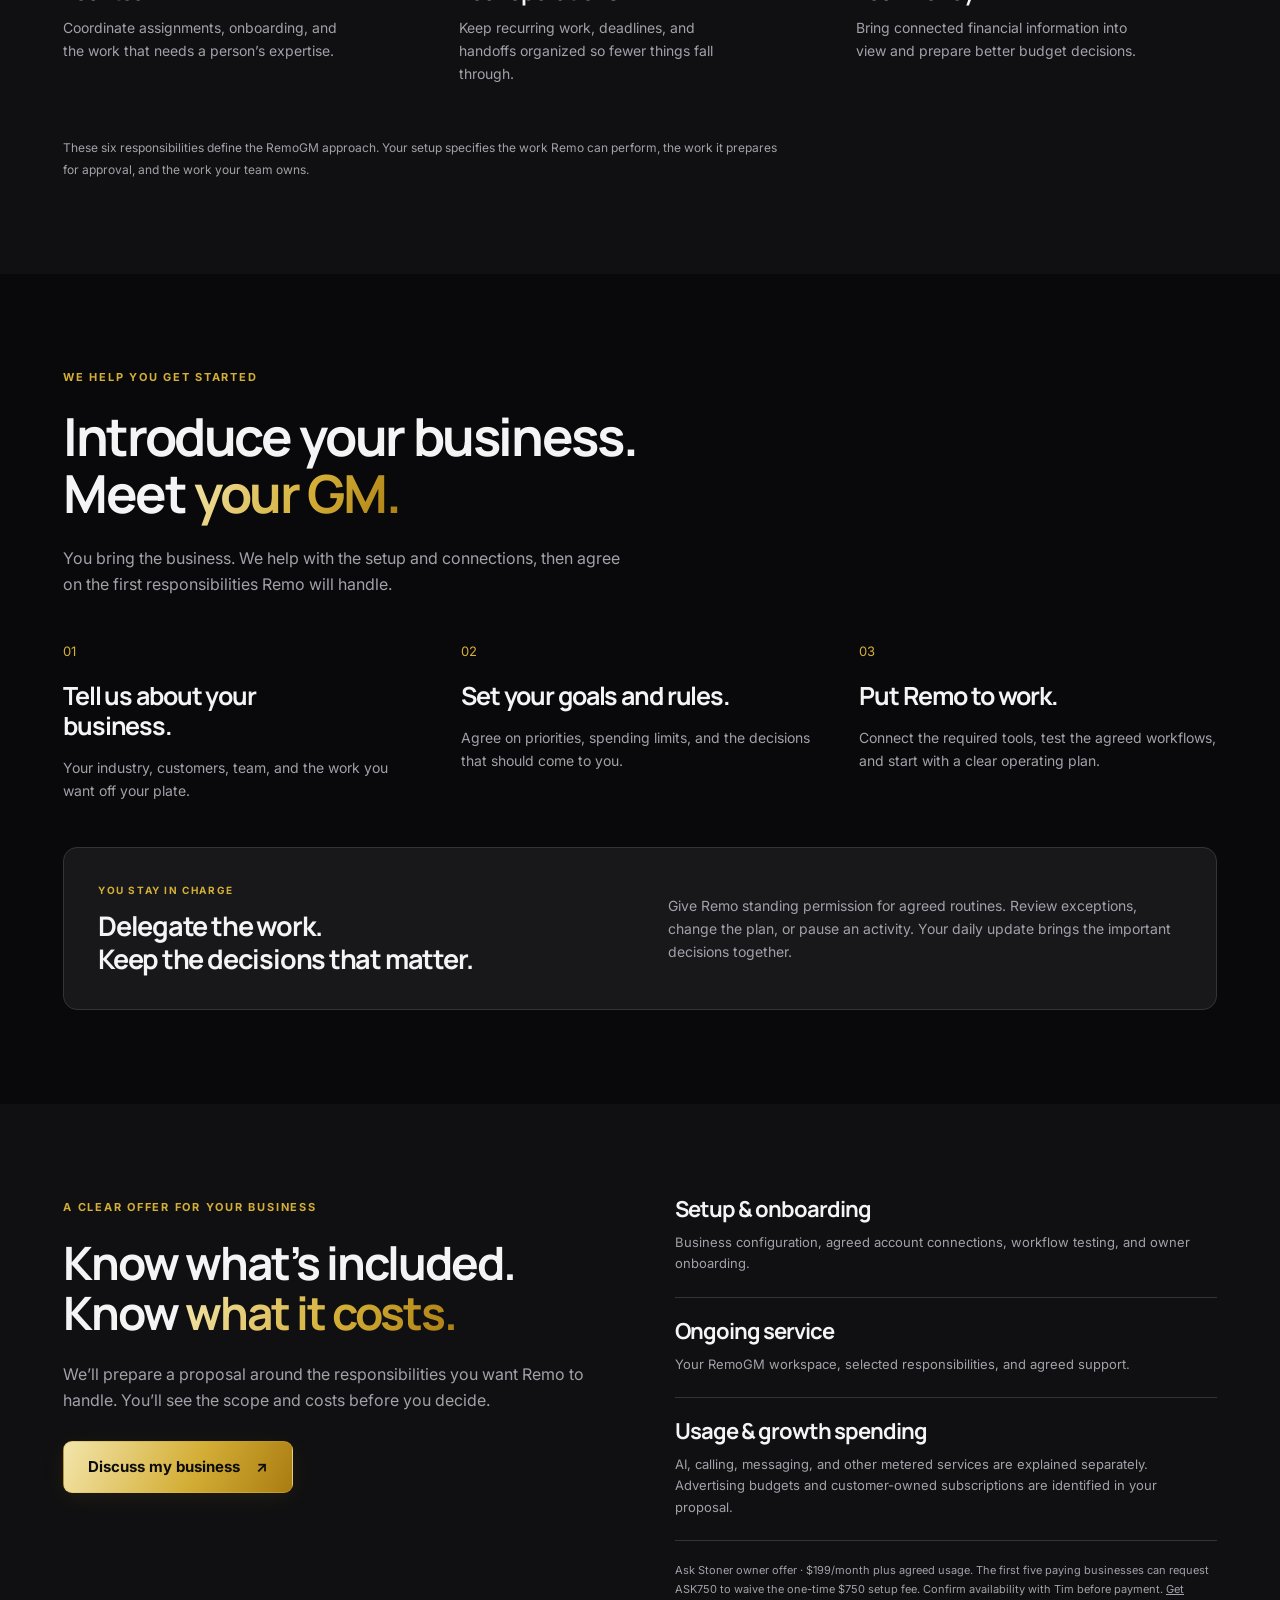
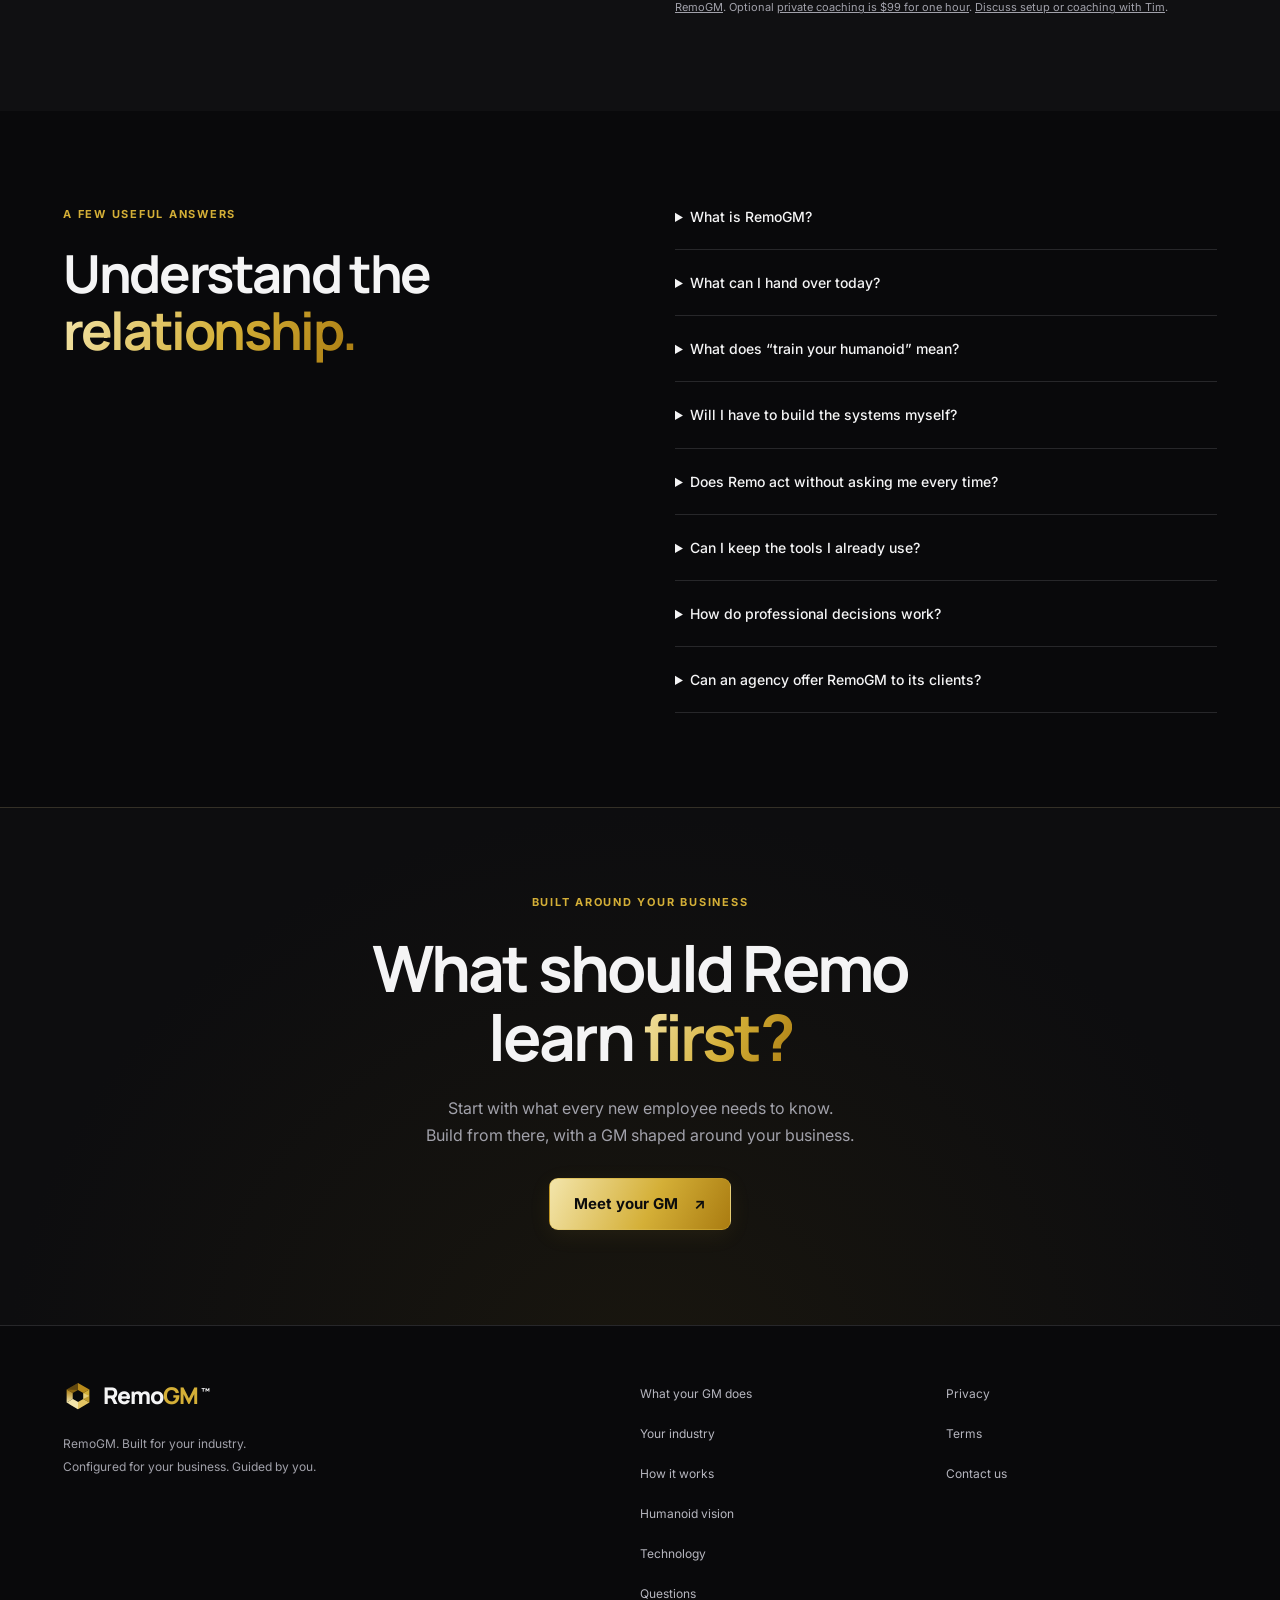
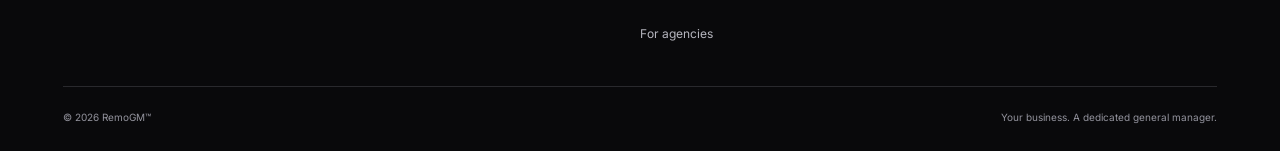
==== commit 8be5059b: "Show desktop visitors the guide request number" ====
--- a/index.html
+++ b/index.html
@@ -25,7 +25,7 @@
 <div class="hero-copy"><p class="eyebrow">RemoGM™</p><p class="hero-tagline">Start training your humanoid today.</p><h1 id="hero-heading">Your business.<br>A dedicated<br><em>general manager.</em></h1>
 <p class="hero-lede">Meet RemoGM, your AI general manager. Teach Remo your business, set the priorities, and put it to work on the daily responsibilities you choose.</p>
 <p class="hero-future">Run it in your own business account. Start with one job, such as following up on estimates, and decide when Remo should bring you in.</p>
-<div class="actions"><a class="btn" href="sms:+15202144704?body=GUIDE">Text for my free field guide <span aria-hidden="true">↗</span></a><a class="btn btn-capabilities" href="/your-gm/">What your GM does <span aria-hidden="true">↗</span></a></div><p class="setup-note">Already have an account? <a href="https://lite.remogm.com/login">Sign in to RemoGM</a>.</p></div>
+<div class="actions"><a class="btn" href="sms:+15202144704?body=GUIDE">Text for my free field guide <span aria-hidden="true">↗</span></a><a class="btn btn-capabilities" href="/your-gm/">What your GM does <span aria-hidden="true">↗</span></a></div><p class="setup-note">For your guide, text GUIDE to (520) 214-4704. Already have an account? <a href="https://lite.remogm.com/login">Sign in to RemoGM</a>.</p></div>
 <figure class="hero-media morph-hero" id="hero-visual" aria-labelledby="morph-caption">
 <div class="morph-stage" aria-hidden="true">
 <svg class="morph-glow" viewBox="0 0 1536 1024" preserveAspectRatio="xMidYMid slice" focusable="false" aria-hidden="true" xmlns="http://www.w3.org/2000/svg"><defs><path id="hero-robot-silhouette" d="M300 1100 L318 1024 Q326 937 359 900 L369 743 L380 684 Q355 554 426 486 Q457 468 515 460 L557 456 Q642 429 662 397 L673 357 Q605 288 617 174 Q617 78 682 39 Q722 18 764 20 Q845 15 885 77 Q923 130 905 213 Q899 295 850 354 L855 391 Q869 426 969 458 L1012 463 Q1118 471 1144 549 Q1168 602 1158 680 L1165 859 L1179 896 Q1224 940 1238 1024 L1250 1100 Z"/><filter id="hero-gold-halo" x="-30%" y="-25%" width="160%" height="150%" color-interpolation-filters="sRGB"><feGaussianBlur stdDeviation="30"/></filter><mask id="hero-gold-exterior" maskUnits="userSpaceOnUse" x="0" y="0" width="1536" height="1024"><rect width="1536" height="1024" fill="white"/><use href="#hero-robot-silhouette" fill="black" stroke="black" stroke-width="12"/></mask></defs><g opacity=".65" mask="url(#hero-gold-exterior)"><use href="#hero-robot-silhouette" fill="#d4af37" filter="url(#hero-gold-halo)"/></g></svg>
